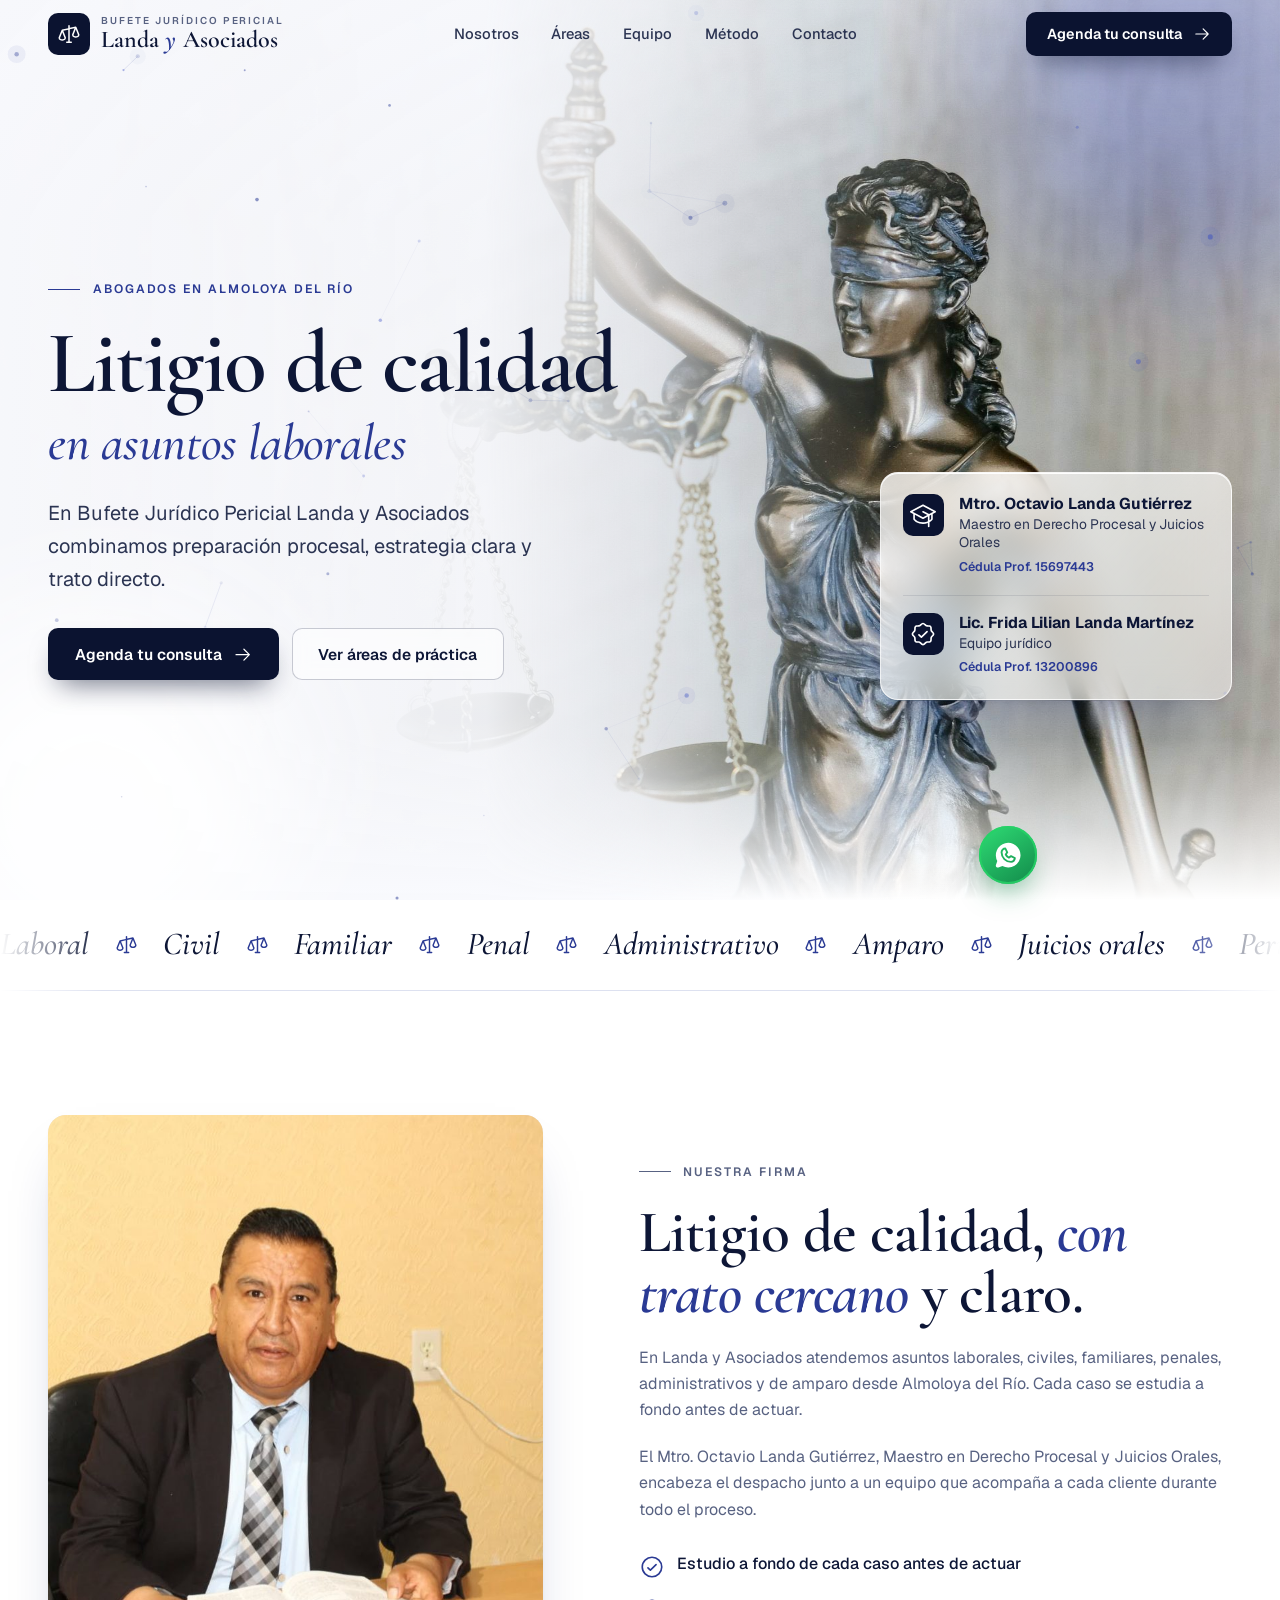
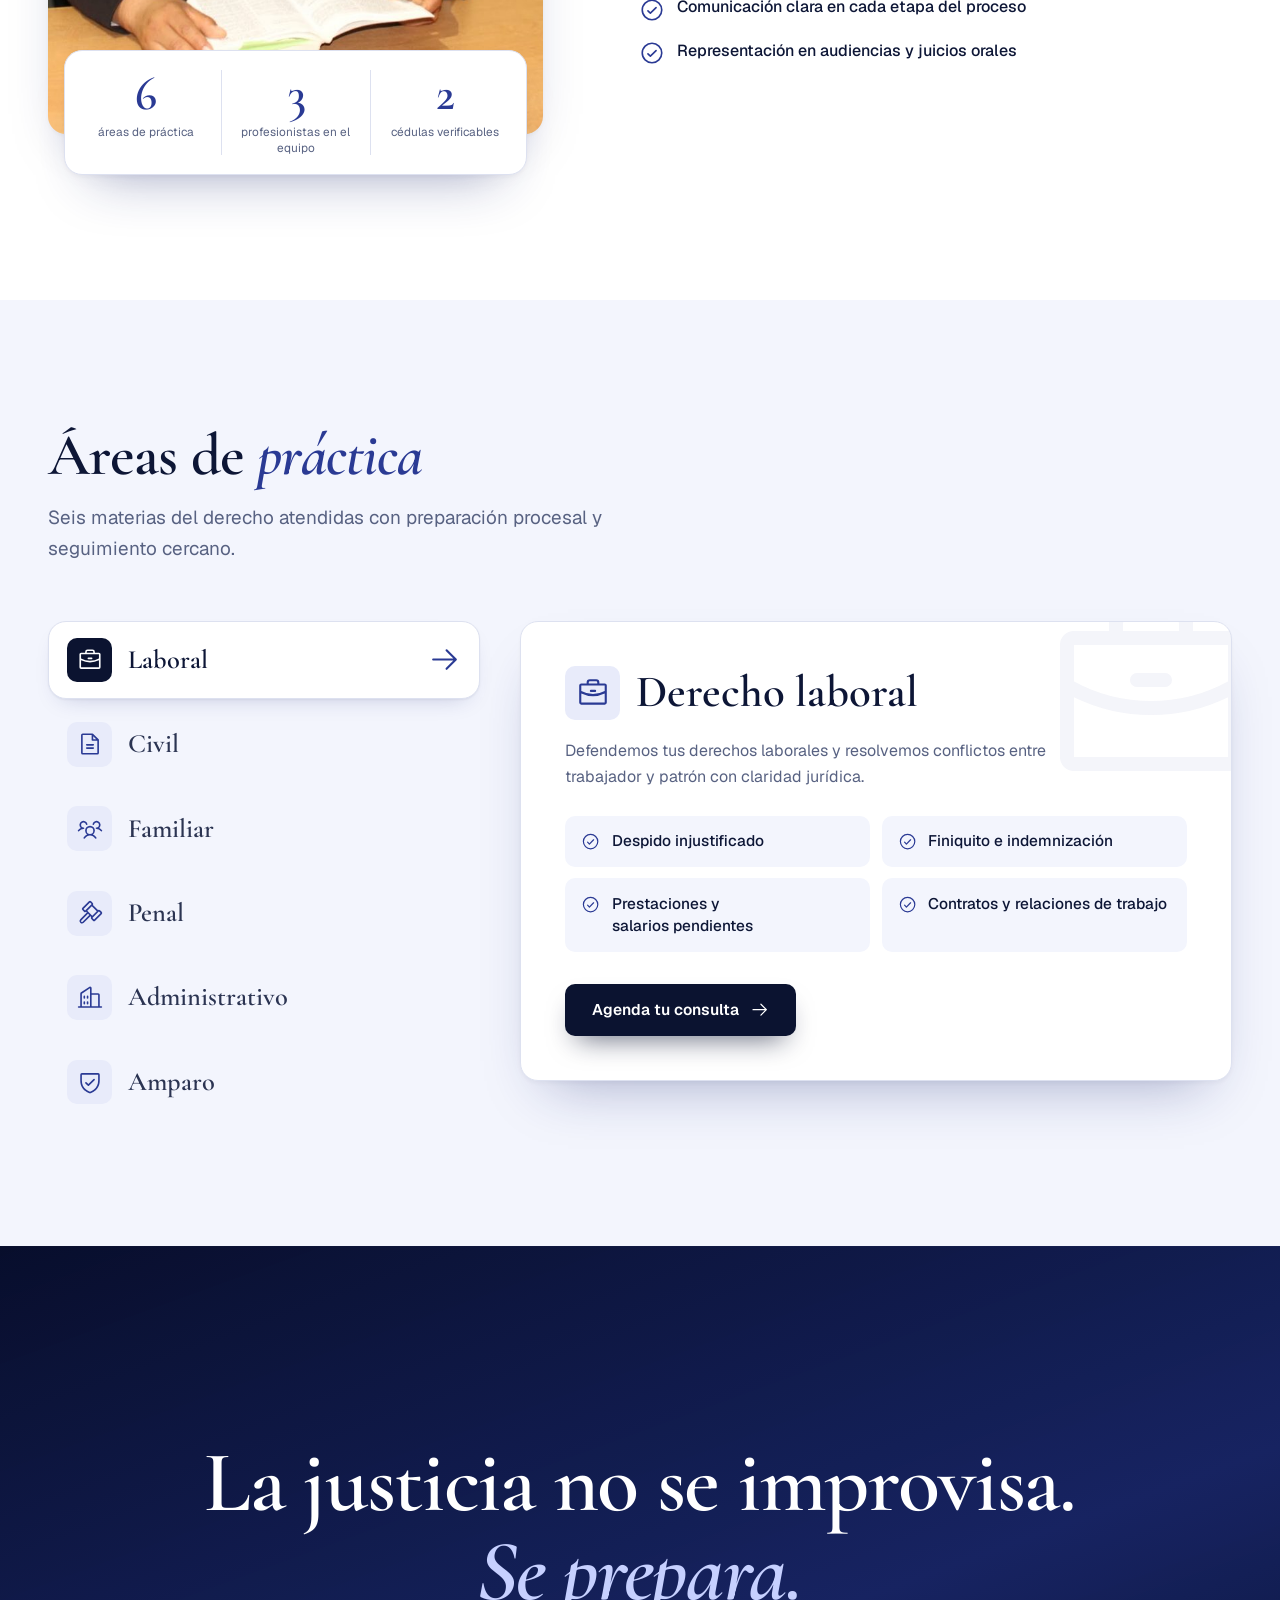
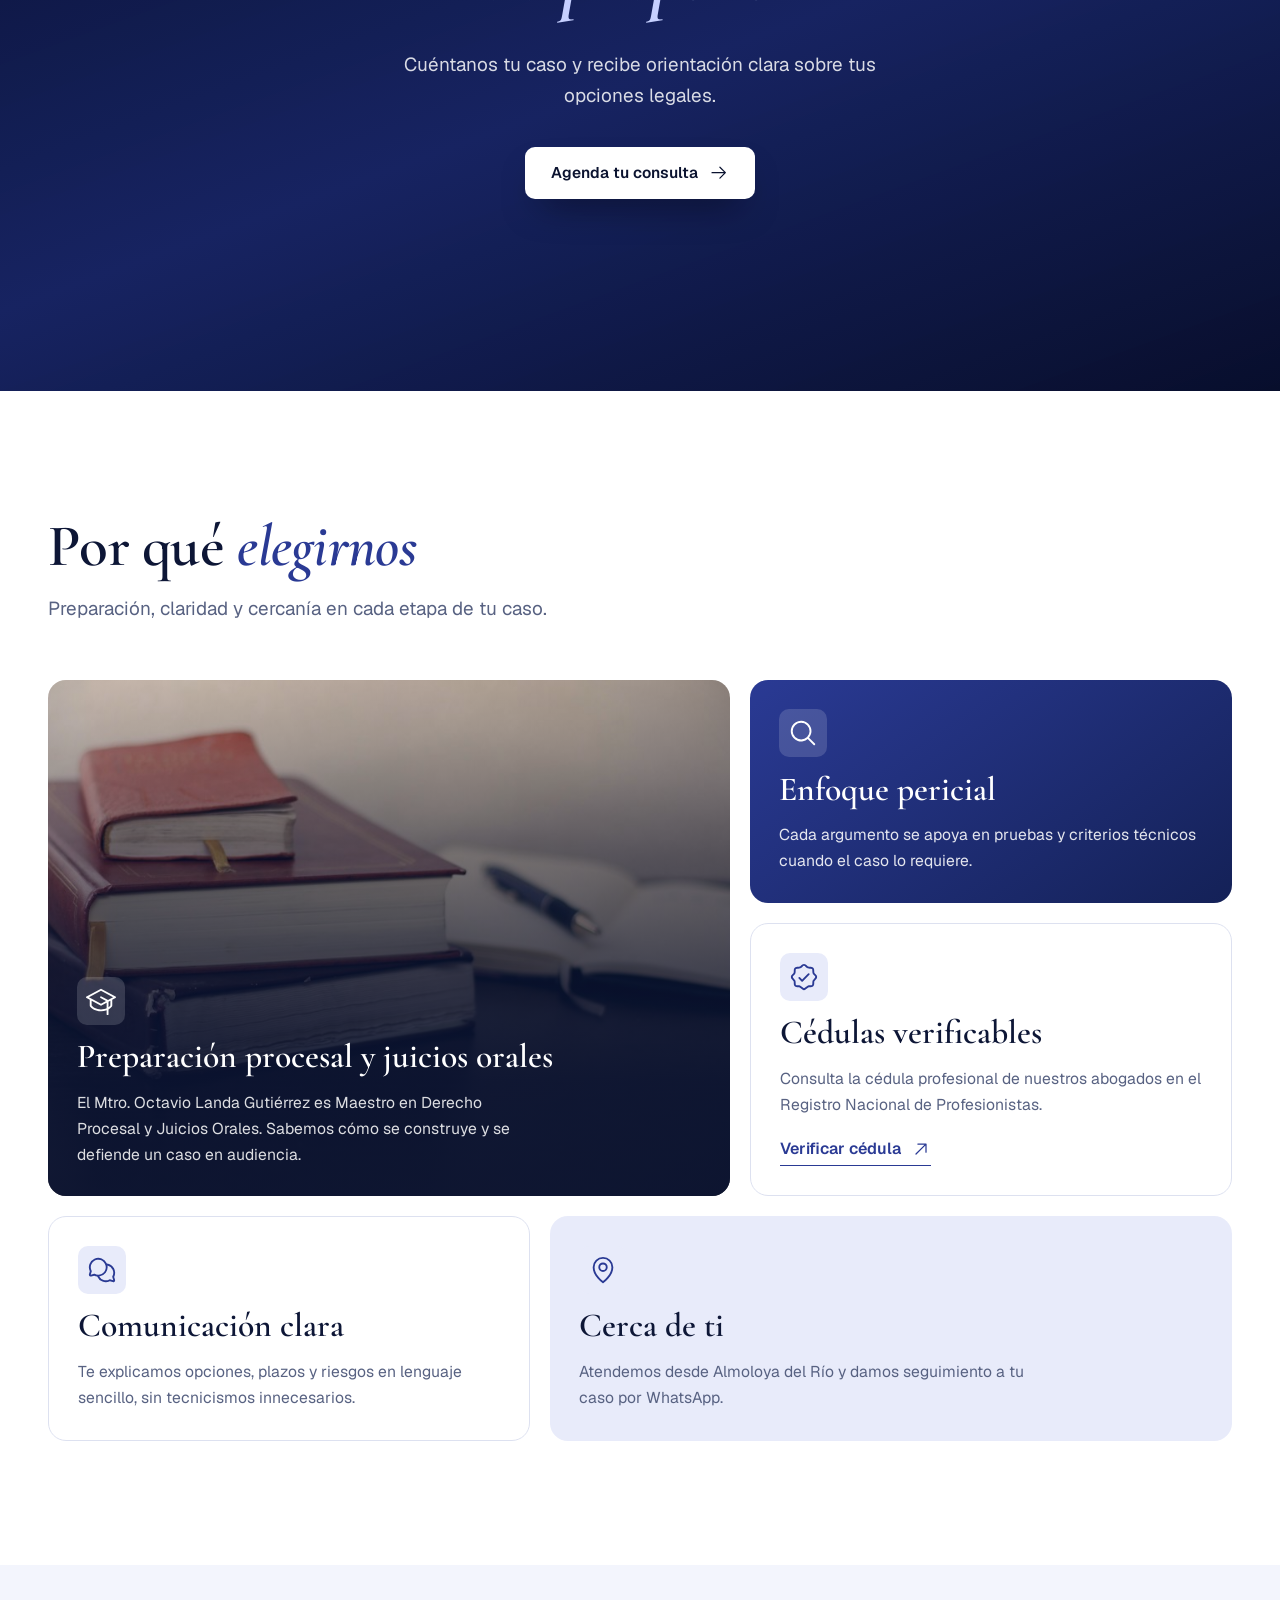
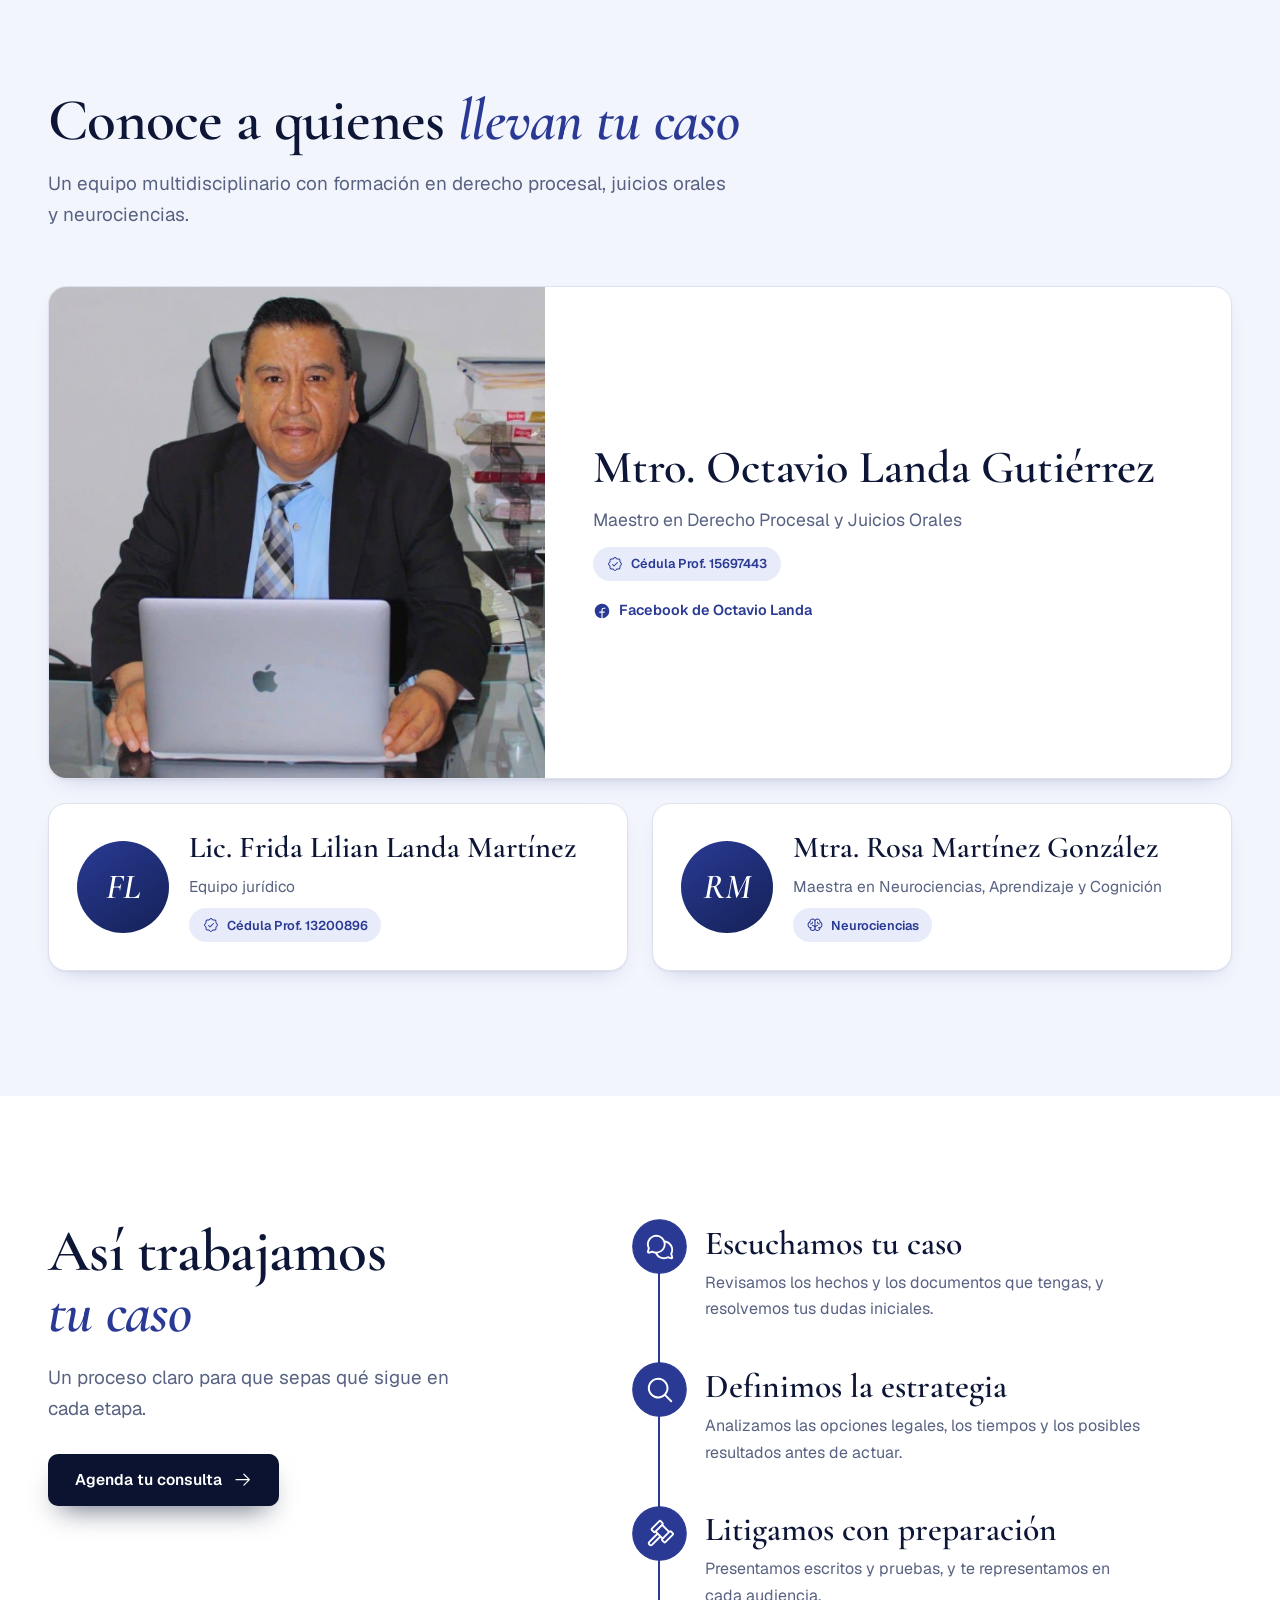
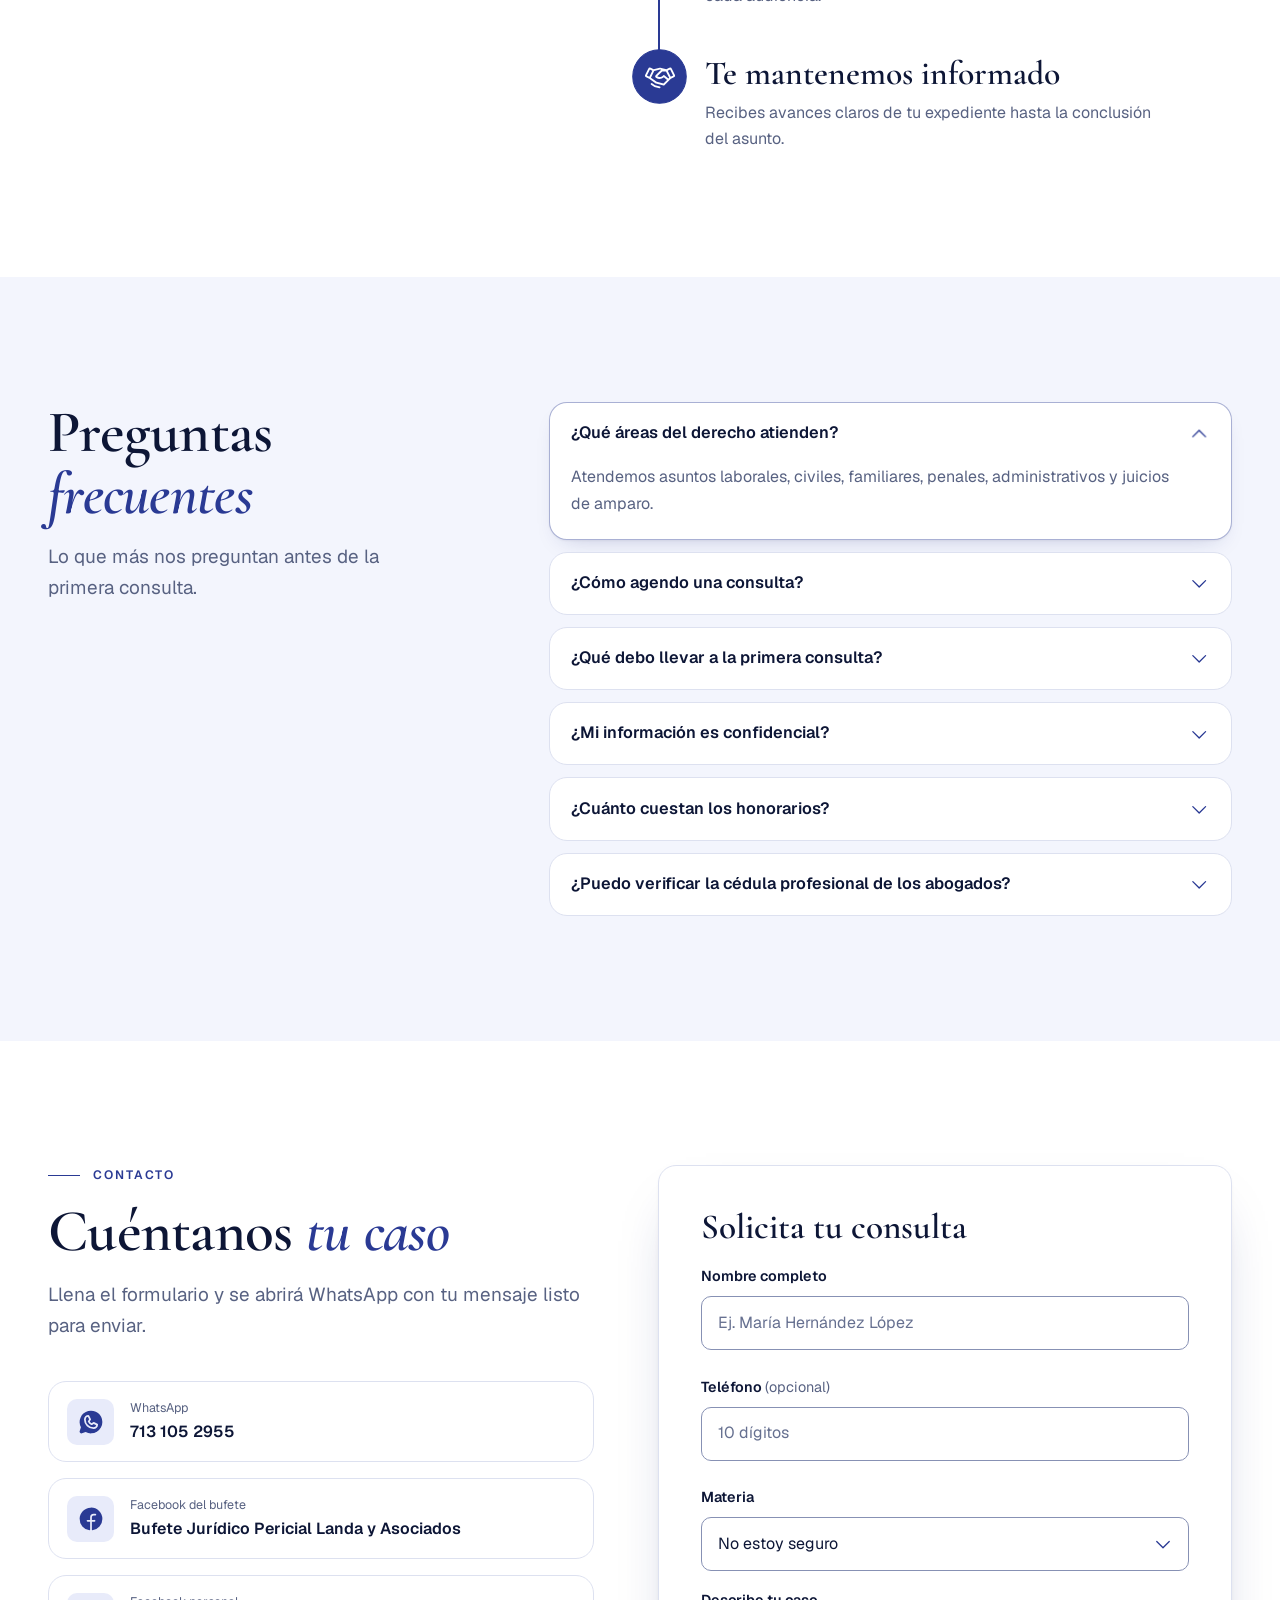
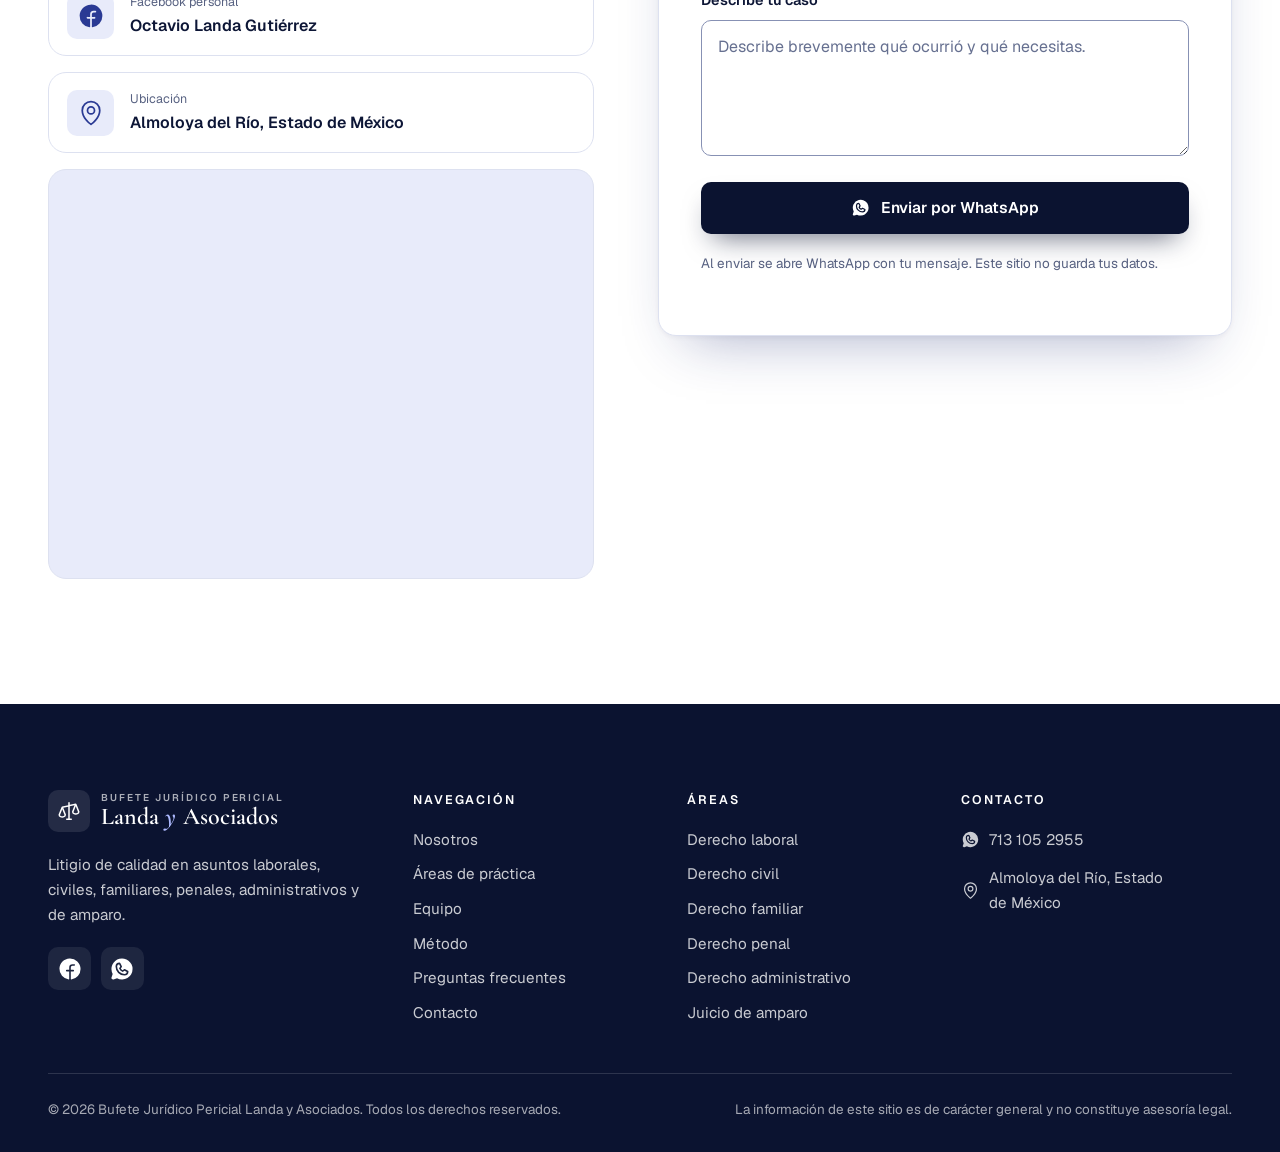
==== index.html @ cb800a86 "first commit" ====
<!DOCTYPE html>
<html lang="es-MX" class="no-js">
<head>
  <meta charset="utf-8">
  <meta name="viewport" content="width=device-width, initial-scale=1, viewport-fit=cover">

  <!-- ===== SEO ===== -->
  <title>Abogados en Almoloya del Río | Bufete Jurídico Pericial Landa y Asociados</title>
  <meta name="description" content="Abogados en Almoloya del Río, Edo. Méx. Litigio de calidad en asuntos laborales, civiles, familiares, penales, administrativos y amparo. Consulta por WhatsApp.">
  <meta name="robots" content="index, follow, max-image-preview:large">
  <meta name="theme-color" content="#f8f9fd">
  <meta name="color-scheme" content="light">
  <meta name="author" content="Bufete Jurídico Pericial Landa y Asociados">
  <!-- TODO producción: agregar <link rel="canonical" href="https://TU-DOMINIO/"> y usar URL absoluta en og:image -->

  <meta property="og:type" content="website">
  <meta property="og:locale" content="es_MX">
  <meta property="og:site_name" content="Bufete Jurídico Pericial Landa y Asociados">
  <meta property="og:title" content="Abogados en Almoloya del Río | Landa y Asociados">
  <meta property="og:description" content="Litigio de calidad en asuntos laborales, civiles, familiares, penales, administrativos y amparo. Agenda tu consulta.">
  <meta property="og:image" content="img/og-cover.jpg">
  <meta property="og:image:width" content="1200">
  <meta property="og:image:height" content="630">
  <meta property="og:image:alt" content="Estatua de la Justicia con balanza, símbolo del Bufete Jurídico Pericial Landa y Asociados">
  <meta name="twitter:card" content="summary_large_image">

  <link rel="icon" href="data:image/svg+xml,%3Csvg%20xmlns%3D%27http%3A%2F%2Fwww.w3.org%2F2000%2Fsvg%27%20viewBox%3D%270%200%20256%20256%27%3E%3Crect%20width%3D%27256%27%20height%3D%27256%27%20rx%3D%2756%27%20fill%3D%27%230b1330%27%2F%3E%3Cg%20transform%3D%27translate%2840%2040%29%20scale%28.69%29%27%20fill%3D%27%23ffffff%27%3E%3Cpath%20d%3D%27M239.43%2C133l-32-80h0a8%2C8%2C0%2C0%2C0-9.16-4.84L136%2C62V40a8%2C8%2C0%2C0%2C0-16%2C0V65.58L54.26%2C80.19A8%2C8%2C0%2C0%2C0%2C48.57%2C85h0v.06L16.57%2C165a7.92%2C7.92%2C0%2C0%2C0-.57%2C3c0%2C23.31%2C24.54%2C32%2C40%2C32s40-8.69%2C40-32a7.92%2C7.92%2C0%2C0%2C0-.57-3L66.92%2C93.77%2C120%2C82V208H104a8%2C8%2C0%2C0%2C0%2C0%2C16h48a8%2C8%2C0%2C0%2C0%2C0-16H136V78.42L187%2C67.1%2C160.57%2C133a7.92%2C7.92%2C0%2C0%2C0-.57%2C3c0%2C23.31%2C24.54%2C32%2C40%2C32s40-8.69%2C40-32A7.92%2C7.92%2C0%2C0%2C0%2C239.43%2C133ZM56%2C184c-7.53%2C0-22.76-3.61-23.93-14.64L56%2C109.54l23.93%2C59.82C78.76%2C180.39%2C63.53%2C184%2C56%2C184Zm144-32c-7.53%2C0-22.76-3.61-23.93-14.64L200%2C77.54l23.93%2C59.82C222.76%2C148.39%2C207.53%2C152%2C200%2C152Z%27%2F%3E%3C%2Fg%3E%3C%2Fsvg%3E">

  <!-- ===== Rendimiento: fuentes locales e imagen del hero ===== -->
  <link rel="preload" href="fonts/geist-latin.woff2" as="font" type="font/woff2" crossorigin>
  <link rel="preload" href="fonts/cormorant-garamond-latin.woff2" as="font" type="font/woff2" crossorigin>
  <link rel="preload" as="image" href="img/hero-justicia-sm.jpg" media="(max-width: 899px)">
  <link rel="preload" as="image" href="img/hero-justicia-lg.jpg" media="(min-width: 900px)">

  <script>
    /* Marca JS activo. Si main.js no carga en 6 s, se vuelve a modo sin JS para no ocultar contenido. */
    (function (d) {
      var h = d.documentElement;
      h.className = h.className.replace('no-js', 'js');
      setTimeout(function () {
        if (!h.classList.contains('js-ok')) { h.className = h.className.replace('js', 'no-js'); }
      }, 6000);
    })(document);
  </script>

  <link rel="stylesheet" href="style.css">

  <!-- ===== Datos estructurados ===== -->
  <script type="application/ld+json">
  {
    "@context": "https://schema.org",
    "@graph": [
      {
        "@type": "LegalService",
        "@id": "#bufete",
        "name": "Bufete Jurídico Pericial Landa y Asociados",
        "alternateName": "Landa y Asociados",
        "description": "Bufete de abogados en Almoloya del Río, Estado de México. Litigio de calidad en materia laboral, civil, familiar, penal, administrativa y amparo.",
        "telephone": "+52 713 105 2955",
        "address": {
          "@type": "PostalAddress",
          "addressLocality": "Almoloya del Río",
          "addressRegion": "Estado de México",
          "addressCountry": "MX"
        },
        "geo": { "@type": "GeoCoordinates", "latitude": 19.1581059, "longitude": -99.4885559 },
        "hasMap": "https://maps.app.goo.gl/gFDHYx5vpFpHCTfm7",
        "areaServed": { "@type": "City", "name": "Almoloya del Río" },
        "knowsAbout": ["Derecho laboral", "Derecho civil", "Derecho familiar", "Derecho penal", "Derecho administrativo", "Juicio de amparo", "Derecho procesal", "Juicios orales"],
        "sameAs": [
          "https://www.facebook.com/share/1JVR1VUr8X/",
          "https://www.facebook.com/share/1EXdh7UYNw/"
        ],
        "employee": [
          { "@type": "Person", "name": "Octavio Landa Gutiérrez", "honorificPrefix": "Mtro.", "jobTitle": "Maestro en Derecho Procesal y Juicios Orales" },
          { "@type": "Person", "name": "Frida Lilian Landa Martínez", "honorificPrefix": "Lic.", "jobTitle": "Licenciada del equipo jurídico" },
          { "@type": "Person", "name": "Rosa Martínez González", "honorificPrefix": "Mtra.", "jobTitle": "Maestra en Neurociencias, Aprendizaje y Cognición" }
        ]
      },
      {
        "@type": "FAQPage",
        "mainEntity": [
          { "@type": "Question", "name": "¿Qué áreas del derecho atienden?", "acceptedAnswer": { "@type": "Answer", "text": "Atendemos asuntos laborales, civiles, familiares, penales, administrativos y juicios de amparo." } },
          { "@type": "Question", "name": "¿Cómo agendo una consulta?", "acceptedAnswer": { "@type": "Answer", "text": "Escríbenos por WhatsApp al 713 105 2955 o llena el formulario de esta página. Te responderemos para acordar el día y la hora." } },
          { "@type": "Question", "name": "¿Qué debo llevar a la primera consulta?", "acceptedAnswer": { "@type": "Answer", "text": "Una identificación oficial y los documentos relacionados con tu asunto: contratos, citatorios, notificaciones, resoluciones o escritos. Si aún no los reúnes, cuéntanos tu caso y te orientamos." } },
          { "@type": "Question", "name": "¿Mi información es confidencial?", "acceptedAnswer": { "@type": "Answer", "text": "Sí. Los abogados estamos obligados al secreto profesional, por lo que todo lo que nos compartas se maneja con estricta reserva." } },
          { "@type": "Question", "name": "¿Cuánto cuestan los honorarios?", "acceptedAnswer": { "@type": "Answer", "text": "Dependen de la materia, la complejidad y la etapa del asunto. Cuéntanos tu caso por WhatsApp y te orientamos." } },
          { "@type": "Question", "name": "¿Puedo verificar la cédula profesional de los abogados?", "acceptedAnswer": { "@type": "Answer", "text": "Sí. Puedes consultarla en el Registro Nacional de Profesionistas de la SEP. Los números de cédula aparecen en la sección Equipo." } }
        ]
      }
    ]
  }
  </script>
</head>

<body>
  <a class="skip" href="#contenido">Saltar al contenido</a>

  <!-- ==================================================================
       CARGA INICIAL: anillo de progreso con la balanza en equilibrio
  =================================================================== -->
  <div class="loader" id="loader" role="status" aria-live="polite" aria-label="Cargando sitio">
    <div class="loader__bg"></div>
    <div class="loader__core">
      <div class="loader__ring">
        <svg viewBox="0 0 120 120" aria-hidden="true" focusable="false">
          <circle class="loader__track" cx="60" cy="60" r="52"/>
          <circle class="loader__bar" id="loaderBar" cx="60" cy="60" r="52"/>
          <circle class="loader__orbit" cx="60" cy="60" r="58"/>
        </svg>
        <div class="loader__mark"><svg class="icon" aria-hidden="true"><use href="#i-scales"/></svg></div>
      </div>
      <p class="loader__name">Landa <em>y</em> Asociados</p>
      <p class="loader__sub">Bufete Jurídico Pericial</p>
      <p class="loader__pct"><span id="loaderPct">0</span>%</p>
    </div>
  </div>

  <div class="progress" aria-hidden="true"></div>

  <!-- ==================================================================
       HEADER
  =================================================================== -->
  <header class="site-header" id="header">
    <div class="container site-header__bar">
      <a class="brand" href="#inicio" aria-label="Bufete Jurídico Pericial Landa y Asociados, ir al inicio">
        <span class="brand__mark"><svg class="icon" aria-hidden="true"><use href="#i-scales"/></svg></span>
        <span class="brand__text">
          <span class="brand__kicker">Bufete Jurídico Pericial</span>
          <span class="brand__name">Landa <em>y</em> Asociados</span>
        </span>
      </a>

      <nav class="nav" aria-label="Principal">
        <ul class="nav__list">
          <li><a class="nav__link" href="#nosotros">Nosotros</a></li>
          <li><a class="nav__link" href="#areas">Áreas</a></li>
          <li><a class="nav__link" href="#equipo">Equipo</a></li>
          <li><a class="nav__link" href="#metodo">Método</a></li>
          <li><a class="nav__link" href="#contacto">Contacto</a></li>
        </ul>
      </nav>

      <a class="btn btn--primary header__cta" href="https://wa.me/527131052955" target="_blank" rel="noopener" data-wa>
        Agenda tu consulta <svg class="icon" aria-hidden="true"><use href="#i-arrow-right"/></svg>
      </a>

      <button class="menu-btn" id="menuBtn" type="button" aria-expanded="false" aria-controls="menu" aria-label="Abrir menú">
        <svg class="icon icon--list" aria-hidden="true"><use href="#i-list"/></svg>
        <svg class="icon icon--x" aria-hidden="true"><use href="#i-x"/></svg>
      </button>
    </div>
  </header>

  <!-- Menú móvil -->
  <div class="menu" id="menu" role="dialog" aria-modal="true" aria-label="Menú de navegación">
    <nav aria-label="Menú móvil">
      <ul class="menu__list">
        <li><a class="menu__link" style="--i:0" href="#nosotros">Nosotros <svg class="icon" aria-hidden="true"><use href="#i-arrow-up-right"/></svg></a></li>
        <li><a class="menu__link" style="--i:1" href="#areas">Áreas de práctica <svg class="icon" aria-hidden="true"><use href="#i-arrow-up-right"/></svg></a></li>
        <li><a class="menu__link" style="--i:2" href="#equipo">Equipo <svg class="icon" aria-hidden="true"><use href="#i-arrow-up-right"/></svg></a></li>
        <li><a class="menu__link" style="--i:3" href="#metodo">Método <svg class="icon" aria-hidden="true"><use href="#i-arrow-up-right"/></svg></a></li>
        <li><a class="menu__link" style="--i:4" href="#preguntas">Preguntas <svg class="icon" aria-hidden="true"><use href="#i-arrow-up-right"/></svg></a></li>
        <li><a class="menu__link" style="--i:5" href="#contacto">Contacto <svg class="icon" aria-hidden="true"><use href="#i-arrow-up-right"/></svg></a></li>
      </ul>
    </nav>
    <div class="menu__foot">
      <a class="btn btn--primary btn--block" href="https://wa.me/527131052955" target="_blank" rel="noopener" data-wa>
        Agenda tu consulta <svg class="icon" aria-hidden="true"><use href="#i-arrow-right"/></svg>
      </a>
      <p class="menu__meta"><svg class="icon" aria-hidden="true"><use href="#i-map-pin"/></svg> Almoloya del Río, Estado de México</p>
    </div>
  </div>

  <main id="contenido">

    <!-- ================================================================
         HERO: fondo fijo (capa fixed recortada), partículas y titular rotatorio
    ================================================================= -->
    <section class="hero" id="inicio" aria-labelledby="hero-title">
      <!-- Foto: estatua de la Justicia (Unsplash, licencia libre) -->
      <div class="hero__bg" aria-hidden="true"></div>
      <div class="hero__veil" aria-hidden="true"></div>
      <div class="hero__glow hero__glow--a" aria-hidden="true"></div>
      <div class="hero__glow hero__glow--b" aria-hidden="true"></div>
      <div class="hero__sheen" aria-hidden="true"></div>
      <canvas class="hero__canvas" id="heroCanvas" aria-hidden="true"></canvas>

      <div class="hero__inner">
        <div class="hero__copy">
          <p class="eyebrow hero__eyebrow" data-hero style="--d:.1s">Abogados en Almoloya del Río</p>

          <h1 class="hero__title" id="hero-title">
            <span class="ln"><span class="ln__in" style="--d:.15s">Litigio de calidad</span></span>
            <span class="ln ln--sub"><span class="ln__in" style="--d:.32s">en asuntos <span class="rot" id="rotator" data-words="laborales|civiles|familiares|penales|administrativos|de amparo"><span class="rot__w">laborales</span></span></span></span>
          </h1>

          <p class="hero__lead" data-hero style="--d:.55s">En Bufete Jurídico Pericial Landa y Asociados combinamos preparación procesal, estrategia clara y trato directo.</p>

          <div class="hero__cta" data-hero style="--d:.72s">
            <a class="btn btn--primary btn--magnetic" href="https://wa.me/527131052955" target="_blank" rel="noopener" data-wa>
              Agenda tu consulta <svg class="icon" aria-hidden="true"><use href="#i-arrow-right"/></svg>
            </a>
            <a class="btn btn--ghost" href="#areas">Ver áreas de práctica</a>
          </div>
        </div>

        <aside class="hero__card" aria-label="Profesionistas del bufete">
          <div class="hero__card-row">
            <span class="hero__card-ico"><svg class="icon" aria-hidden="true"><use href="#i-graduation-cap"/></svg></span>
            <div>
              <strong>Mtro. Octavio Landa Gutiérrez</strong>
              <span class="sub">Maestro en Derecho Procesal y Juicios Orales</span>
              <small>Cédula Prof. 15697443</small>
            </div>
          </div>
          <div class="hero__card-row">
            <span class="hero__card-ico"><svg class="icon" aria-hidden="true"><use href="#i-seal-check"/></svg></span>
            <div>
              <strong>Lic. Frida Lilian Landa Martínez</strong>
              <span class="sub">Equipo jurídico</span>
              <small>Cédula Prof. 13200896</small>
            </div>
          </div>
        </aside>
      </div>
    </section>

    <!-- ================================================================
         CINTA DE ESPECIALIDADES (único marquee de la página)
    ================================================================= -->
    <section class="ribbon" aria-label="Especialidades del bufete">
      <div class="ribbon__track">
        <div class="ribbon__group">
          <span class="ribbon__item">Laboral <svg class="icon" aria-hidden="true"><use href="#i-scales"/></svg></span>
          <span class="ribbon__item">Civil <svg class="icon" aria-hidden="true"><use href="#i-scales"/></svg></span>
          <span class="ribbon__item">Familiar <svg class="icon" aria-hidden="true"><use href="#i-scales"/></svg></span>
          <span class="ribbon__item">Penal <svg class="icon" aria-hidden="true"><use href="#i-scales"/></svg></span>
          <span class="ribbon__item">Administrativo <svg class="icon" aria-hidden="true"><use href="#i-scales"/></svg></span>
          <span class="ribbon__item">Amparo <svg class="icon" aria-hidden="true"><use href="#i-scales"/></svg></span>
          <span class="ribbon__item">Juicios orales <svg class="icon" aria-hidden="true"><use href="#i-scales"/></svg></span>
          <span class="ribbon__item">Pericial <svg class="icon" aria-hidden="true"><use href="#i-scales"/></svg></span>
        </div>
        <div class="ribbon__group" aria-hidden="true">
          <span class="ribbon__item">Laboral <svg class="icon"><use href="#i-scales"/></svg></span>
          <span class="ribbon__item">Civil <svg class="icon"><use href="#i-scales"/></svg></span>
          <span class="ribbon__item">Familiar <svg class="icon"><use href="#i-scales"/></svg></span>
          <span class="ribbon__item">Penal <svg class="icon"><use href="#i-scales"/></svg></span>
          <span class="ribbon__item">Administrativo <svg class="icon"><use href="#i-scales"/></svg></span>
          <span class="ribbon__item">Amparo <svg class="icon"><use href="#i-scales"/></svg></span>
          <span class="ribbon__item">Juicios orales <svg class="icon"><use href="#i-scales"/></svg></span>
          <span class="ribbon__item">Pericial <svg class="icon"><use href="#i-scales"/></svg></span>
        </div>
      </div>
    </section>

    <!-- ================================================================
         NOSOTROS
    ================================================================= -->
    <section class="section" id="nosotros" aria-labelledby="nosotros-title">
      <div class="container about">
        <div class="about__media">
          <figure class="about__photo" data-reveal="mask">
            <img src="img/octavio-landa-despacho.jpg" width="1500" height="999" loading="lazy" decoding="async"
                 alt="Mtro. Octavio Landa Gutiérrez revisando un código legal en su despacho de Almoloya del Río">
          </figure>
          <div class="about__stats" data-reveal="up" style="--d:.35s">
            <div class="stat"><span class="stat__num" data-count="6">6</span><span class="stat__label">áreas de práctica</span></div>
            <div class="stat"><span class="stat__num" data-count="3">3</span><span class="stat__label">profesionistas en el equipo</span></div>
            <div class="stat"><span class="stat__num" data-count="2">2</span><span class="stat__label">cédulas verificables</span></div>
          </div>
        </div>

        <div class="about__body">
          <p class="eyebrow" data-reveal="up">Nuestra firma</p>
          <h2 class="title" id="nosotros-title" data-reveal="up" style="--d:.08s">Litigio de calidad, <em>con trato cercano</em> y claro.</h2>
          <p data-reveal="up" style="--d:.16s">En Landa y Asociados atendemos asuntos laborales, civiles, familiares, penales, administrativos y de amparo desde Almoloya del Río. Cada caso se estudia a fondo antes de actuar.</p>
          <p data-reveal="up" style="--d:.22s">El Mtro. Octavio Landa Gutiérrez, Maestro en Derecho Procesal y Juicios Orales, encabeza el despacho junto a un equipo que acompaña a cada cliente durante todo el proceso.</p>
          <ul class="checks" data-reveal="up" style="--d:.3s">
            <li><svg class="icon" aria-hidden="true"><use href="#i-check-circle"/></svg>Estudio a fondo de cada caso antes de actuar</li>
            <li><svg class="icon" aria-hidden="true"><use href="#i-check-circle"/></svg>Comunicación clara en cada etapa del proceso</li>
            <li><svg class="icon" aria-hidden="true"><use href="#i-check-circle"/></svg>Representación en audiencias y juicios orales</li>
          </ul>
          <a class="link-arrow" href="#equipo" data-reveal="up" style="--d:.36s">Conoce al equipo <svg class="icon" aria-hidden="true"><use href="#i-arrow-right"/></svg></a>
        </div>
      </div>
    </section>

    <!-- ================================================================
         ÁREAS DE PRÁCTICA (pestañas maestro-detalle)
    ================================================================= -->
    <section class="section section--tint" id="areas" aria-labelledby="areas-title">
      <div class="container">
        <div class="section__head">
          <h2 class="title" id="areas-title" data-reveal="up">Áreas de <em>práctica</em></h2>
          <p class="lead" data-reveal="up" style="--d:.1s">Seis materias del derecho atendidas con preparación procesal y seguimiento cercano.</p>
        </div>

        <div class="areas" data-reveal="up" style="--d:.15s">
          <div class="areas__tabs" role="tablist" aria-label="Áreas de práctica">
            <button class="tab" role="tab" id="tab-laboral" aria-controls="panel-laboral" aria-selected="true" type="button">
              <span class="tab__label"><span class="tab__ico"><svg class="icon" aria-hidden="true"><use href="#i-briefcase"/></svg></span>Laboral</span>
              <svg class="icon tab__arrow" aria-hidden="true"><use href="#i-arrow-right"/></svg>
            </button>
            <button class="tab" role="tab" id="tab-civil" aria-controls="panel-civil" aria-selected="false" tabindex="-1" type="button">
              <span class="tab__label"><span class="tab__ico"><svg class="icon" aria-hidden="true"><use href="#i-file-text"/></svg></span>Civil</span>
              <svg class="icon tab__arrow" aria-hidden="true"><use href="#i-arrow-right"/></svg>
            </button>
            <button class="tab" role="tab" id="tab-familiar" aria-controls="panel-familiar" aria-selected="false" tabindex="-1" type="button">
              <span class="tab__label"><span class="tab__ico"><svg class="icon" aria-hidden="true"><use href="#i-users-three"/></svg></span>Familiar</span>
              <svg class="icon tab__arrow" aria-hidden="true"><use href="#i-arrow-right"/></svg>
            </button>
            <button class="tab" role="tab" id="tab-penal" aria-controls="panel-penal" aria-selected="false" tabindex="-1" type="button">
              <span class="tab__label"><span class="tab__ico"><svg class="icon" aria-hidden="true"><use href="#i-gavel"/></svg></span>Penal</span>
              <svg class="icon tab__arrow" aria-hidden="true"><use href="#i-arrow-right"/></svg>
            </button>
            <button class="tab" role="tab" id="tab-administrativo" aria-controls="panel-administrativo" aria-selected="false" tabindex="-1" type="button">
              <span class="tab__label"><span class="tab__ico"><svg class="icon" aria-hidden="true"><use href="#i-buildings"/></svg></span>Administrativo</span>
              <svg class="icon tab__arrow" aria-hidden="true"><use href="#i-arrow-right"/></svg>
            </button>
            <button class="tab" role="tab" id="tab-amparo" aria-controls="panel-amparo" aria-selected="false" tabindex="-1" type="button">
              <span class="tab__label"><span class="tab__ico"><svg class="icon" aria-hidden="true"><use href="#i-shield-check"/></svg></span>Amparo</span>
              <svg class="icon tab__arrow" aria-hidden="true"><use href="#i-arrow-right"/></svg>
            </button>
          </div>

          <div class="areas__panels">
            <!-- NOTA: los asuntos listados por materia son típicos de cada área. Confirmar con el cliente. -->
            <div class="panel is-active" role="tabpanel" id="panel-laboral" aria-labelledby="tab-laboral" tabindex="0">
              <svg class="panel__ghost" aria-hidden="true"><use href="#i-briefcase"/></svg>
              <div class="panel__head"><span class="panel__ico"><svg class="icon" aria-hidden="true"><use href="#i-briefcase"/></svg></span><h3 class="panel__title">Derecho laboral</h3></div>
              <p class="panel__lead">Defendemos tus derechos laborales y resolvemos conflictos entre trabajador y patrón con claridad jurídica.</p>
              <ul class="panel__list">
                <li><svg class="icon" aria-hidden="true"><use href="#i-check-circle"/></svg>Despido injustificado</li>
                <li><svg class="icon" aria-hidden="true"><use href="#i-check-circle"/></svg>Finiquito e indemnización</li>
                <li><svg class="icon" aria-hidden="true"><use href="#i-check-circle"/></svg>Prestaciones y salarios pendientes</li>
                <li><svg class="icon" aria-hidden="true"><use href="#i-check-circle"/></svg>Contratos y relaciones de trabajo</li>
              </ul>
              <a class="btn btn--primary" href="https://wa.me/527131052955" target="_blank" rel="noopener" data-wa data-wa-text="Hola, quisiera agendar una consulta sobre un asunto laboral.">Agenda tu consulta <svg class="icon" aria-hidden="true"><use href="#i-arrow-right"/></svg></a>
            </div>

            <div class="panel" role="tabpanel" id="panel-civil" aria-labelledby="tab-civil" tabindex="0" hidden>
              <svg class="panel__ghost" aria-hidden="true"><use href="#i-file-text"/></svg>
              <div class="panel__head"><span class="panel__ico"><svg class="icon" aria-hidden="true"><use href="#i-file-text"/></svg></span><h3 class="panel__title">Derecho civil</h3></div>
              <p class="panel__lead">Protegemos tu patrimonio y damos certeza jurídica a tus contratos, bienes y obligaciones.</p>
              <ul class="panel__list">
                <li><svg class="icon" aria-hidden="true"><use href="#i-check-circle"/></svg>Contratos y cobro de adeudos</li>
                <li><svg class="icon" aria-hidden="true"><use href="#i-check-circle"/></svg>Arrendamiento y desocupación</li>
                <li><svg class="icon" aria-hidden="true"><use href="#i-check-circle"/></svg>Propiedad y posesión de inmuebles</li>
                <li><svg class="icon" aria-hidden="true"><use href="#i-check-circle"/></svg>Juicios sucesorios y testamentos</li>
              </ul>
              <a class="btn btn--primary" href="https://wa.me/527131052955" target="_blank" rel="noopener" data-wa data-wa-text="Hola, quisiera agendar una consulta sobre un asunto civil.">Agenda tu consulta <svg class="icon" aria-hidden="true"><use href="#i-arrow-right"/></svg></a>
            </div>

            <div class="panel" role="tabpanel" id="panel-familiar" aria-labelledby="tab-familiar" tabindex="0" hidden>
              <svg class="panel__ghost" aria-hidden="true"><use href="#i-users-three"/></svg>
              <div class="panel__head"><span class="panel__ico"><svg class="icon" aria-hidden="true"><use href="#i-users-three"/></svg></span><h3 class="panel__title">Derecho familiar</h3></div>
              <p class="panel__lead">Acompañamos a tu familia en decisiones difíciles con sensibilidad, prudencia y estrategia.</p>
              <ul class="panel__list">
                <li><svg class="icon" aria-hidden="true"><use href="#i-check-circle"/></svg>Divorcio</li>
                <li><svg class="icon" aria-hidden="true"><use href="#i-check-circle"/></svg>Pensión alimenticia</li>
                <li><svg class="icon" aria-hidden="true"><use href="#i-check-circle"/></svg>Guarda y custodia</li>
                <li><svg class="icon" aria-hidden="true"><use href="#i-check-circle"/></svg>Convivencias y reconocimiento de paternidad</li>
              </ul>
              <a class="btn btn--primary" href="https://wa.me/527131052955" target="_blank" rel="noopener" data-wa data-wa-text="Hola, quisiera agendar una consulta sobre un asunto familiar.">Agenda tu consulta <svg class="icon" aria-hidden="true"><use href="#i-arrow-right"/></svg></a>
            </div>

            <div class="panel" role="tabpanel" id="panel-penal" aria-labelledby="tab-penal" tabindex="0" hidden>
              <svg class="panel__ghost" aria-hidden="true"><use href="#i-gavel"/></svg>
              <div class="panel__head"><span class="panel__ico"><svg class="icon" aria-hidden="true"><use href="#i-gavel"/></svg></span><h3 class="panel__title">Derecho penal</h3></div>
              <p class="panel__lead">Defensa y asesoría en el sistema penal acusatorio, con preparación para audiencias y juicios orales.</p>
              <ul class="panel__list">
                <li><svg class="icon" aria-hidden="true"><use href="#i-check-circle"/></svg>Defensa en carpetas de investigación</li>
                <li><svg class="icon" aria-hidden="true"><use href="#i-check-circle"/></svg>Audiencias y juicios orales</li>
                <li><svg class="icon" aria-hidden="true"><use href="#i-check-circle"/></svg>Asesoría a víctimas y ofendidos</li>
                <li><svg class="icon" aria-hidden="true"><use href="#i-check-circle"/></svg>Medidas cautelares</li>
              </ul>
              <a class="btn btn--primary" href="https://wa.me/527131052955" target="_blank" rel="noopener" data-wa data-wa-text="Hola, quisiera agendar una consulta sobre un asunto penal.">Agenda tu consulta <svg class="icon" aria-hidden="true"><use href="#i-arrow-right"/></svg></a>
            </div>

            <div class="panel" role="tabpanel" id="panel-administrativo" aria-labelledby="tab-administrativo" tabindex="0" hidden>
              <svg class="panel__ghost" aria-hidden="true"><use href="#i-buildings"/></svg>
              <div class="panel__head"><span class="panel__ico"><svg class="icon" aria-hidden="true"><use href="#i-buildings"/></svg></span><h3 class="panel__title">Derecho administrativo</h3></div>
              <p class="panel__lead">Te representamos frente a las autoridades para impugnar sanciones y resolver trámites.</p>
              <ul class="panel__list">
                <li><svg class="icon" aria-hidden="true"><use href="#i-check-circle"/></svg>Multas y sanciones</li>
                <li><svg class="icon" aria-hidden="true"><use href="#i-check-circle"/></svg>Licencias, permisos y trámites</li>
                <li><svg class="icon" aria-hidden="true"><use href="#i-check-circle"/></svg>Responsabilidades administrativas</li>
                <li><svg class="icon" aria-hidden="true"><use href="#i-check-circle"/></svg>Recursos y juicios ante autoridades</li>
              </ul>
              <a class="btn btn--primary" href="https://wa.me/527131052955" target="_blank" rel="noopener" data-wa data-wa-text="Hola, quisiera agendar una consulta sobre un asunto administrativo.">Agenda tu consulta <svg class="icon" aria-hidden="true"><use href="#i-arrow-right"/></svg></a>
            </div>

            <div class="panel" role="tabpanel" id="panel-amparo" aria-labelledby="tab-amparo" tabindex="0" hidden>
              <svg class="panel__ghost" aria-hidden="true"><use href="#i-shield-check"/></svg>
              <div class="panel__head"><span class="panel__ico"><svg class="icon" aria-hidden="true"><use href="#i-shield-check"/></svg></span><h3 class="panel__title">Juicio de amparo</h3></div>
              <p class="panel__lead">Protección de tus derechos fundamentales frente a actos de autoridad que los vulneran.</p>
              <ul class="panel__list">
                <li><svg class="icon" aria-hidden="true"><use href="#i-check-circle"/></svg>Amparo directo e indirecto</li>
                <li><svg class="icon" aria-hidden="true"><use href="#i-check-circle"/></svg>Suspensión del acto reclamado</li>
                <li><svg class="icon" aria-hidden="true"><use href="#i-check-circle"/></svg>Impugnación de resoluciones</li>
                <li><svg class="icon" aria-hidden="true"><use href="#i-check-circle"/></svg>Defensa de derechos fundamentales</li>
              </ul>
              <a class="btn btn--primary" href="https://wa.me/527131052955" target="_blank" rel="noopener" data-wa data-wa-text="Hola, quisiera agendar una consulta sobre un juicio de amparo.">Agenda tu consulta <svg class="icon" aria-hidden="true"><use href="#i-arrow-right"/></svg></a>
            </div>
          </div>
        </div>
      </div>
    </section>

    <!-- ================================================================
         BANDA PARALLAX (segundo fondo fijo)
    ================================================================= -->
    <section class="band" aria-labelledby="band-title">
      <div class="band__bg" aria-hidden="true"></div>
      <div class="band__veil" aria-hidden="true"></div>
      <div class="container">
        <h2 class="band__title" id="band-title" data-reveal="up"><span>La justicia no se improvisa.</span> <em>Se prepara.</em></h2>
        <p class="band__text" data-reveal="up" style="--d:.12s">Cuéntanos tu caso y recibe orientación clara sobre tus opciones legales.</p>
        <div data-reveal="up" style="--d:.24s">
          <a class="btn btn--light btn--magnetic" href="https://wa.me/527131052955" target="_blank" rel="noopener" data-wa>
            Agenda tu consulta <svg class="icon" aria-hidden="true"><use href="#i-arrow-right"/></svg>
          </a>
        </div>
      </div>
    </section>

    <!-- ================================================================
         DIFERENCIALES (bento)
    ================================================================= -->
    <section class="section" id="diferenciales" aria-labelledby="dif-title">
      <div class="container">
        <div class="section__head">
          <h2 class="title" id="dif-title" data-reveal="up">Por qué <em>elegirnos</em></h2>
          <p class="lead" data-reveal="up" style="--d:.1s">Preparación, claridad y cercanía en cada etapa de tu caso.</p>
        </div>

        <div class="bento">
          <article class="cell cell--photo cell--a" data-reveal="up">
            <span class="cell__ico"><svg class="icon" aria-hidden="true"><use href="#i-graduation-cap"/></svg></span>
            <h3 class="cell__title">Preparación procesal y juicios orales</h3>
            <p>El Mtro. Octavio Landa Gutiérrez es Maestro en Derecho Procesal y Juicios Orales. Sabemos cómo se construye y se defiende un caso en audiencia.</p>
          </article>
          <article class="cell cell--brand cell--b" data-reveal="up" style="--d:.1s">
            <span class="cell__ico"><svg class="icon" aria-hidden="true"><use href="#i-magnifying-glass"/></svg></span>
            <h3 class="cell__title">Enfoque pericial</h3>
            <p>Cada argumento se apoya en pruebas y criterios técnicos cuando el caso lo requiere.</p>
          </article>
          <article class="cell cell--c" data-reveal="up" style="--d:.18s">
            <span class="cell__ico"><svg class="icon" aria-hidden="true"><use href="#i-seal-check"/></svg></span>
            <h3 class="cell__title">Cédulas verificables</h3>
            <p>Consulta la cédula profesional de nuestros abogados en el Registro Nacional de Profesionistas.</p>
            <a class="link-arrow" href="https://cedulaprofesional.sep.gob.mx/" target="_blank" rel="noopener">Verificar cédula <svg class="icon" aria-hidden="true"><use href="#i-arrow-up-right"/></svg></a>
          </article>
          <article class="cell cell--d" data-reveal="up" style="--d:.1s">
            <span class="cell__ico"><svg class="icon" aria-hidden="true"><use href="#i-chats-circle"/></svg></span>
            <h3 class="cell__title">Comunicación clara</h3>
            <p>Te explicamos opciones, plazos y riesgos en lenguaje sencillo, sin tecnicismos innecesarios.</p>
          </article>
          <article class="cell cell--tint cell--e" data-reveal="up" style="--d:.18s">
            <span class="cell__ico"><svg class="icon" aria-hidden="true"><use href="#i-map-pin"/></svg></span>
            <h3 class="cell__title">Cerca de ti</h3>
            <p>Atendemos desde Almoloya del Río y damos seguimiento a tu caso por WhatsApp.</p>
          </article>
        </div>
      </div>
    </section>

    <!-- ================================================================
         EQUIPO
    ================================================================= -->
    <section class="section section--tint" id="equipo" aria-labelledby="equipo-title">
      <div class="container">
        <div class="section__head">
          <h2 class="title" id="equipo-title" data-reveal="up">Conoce a quienes <em>llevan tu caso</em></h2>
          <p class="lead" data-reveal="up" style="--d:.1s">Un equipo multidisciplinario con formación en derecho procesal, juicios orales y neurociencias.</p>
        </div>

        <div class="team">
          <article class="person person--lead" data-reveal="up">
            <div class="person__photo">
              <img src="img/octavio-landa-retrato.jpg" width="1066" height="1055" loading="lazy" decoding="async"
                   alt="Retrato del Mtro. Octavio Landa Gutiérrez, abogado en Almoloya del Río">
            </div>
            <div class="person__body">
              <h3 class="person__name">Mtro. Octavio Landa Gutiérrez</h3>
              <p class="person__role">Maestro en Derecho Procesal y Juicios Orales</p>
              <span class="chip"><svg class="icon" aria-hidden="true"><use href="#i-seal-check"/></svg>Cédula Prof. 15697443</span>
              <a class="person__social" href="https://www.facebook.com/share/1EXdh7UYNw/" target="_blank" rel="noopener"><svg class="icon" aria-hidden="true"><use href="#i-facebook-logo"/></svg>Facebook de Octavio Landa</a>
            </div>
          </article>

          <!-- Sin foto disponible: reemplazar el avatar por <img> cuando el cliente la envíe -->
          <article class="person person--row" data-reveal="up" style="--d:.12s">
            <span class="avatar" aria-hidden="true">FL</span>
            <div class="person__body">
              <h3 class="person__name">Lic. Frida Lilian Landa Martínez</h3>
              <p class="person__role">Equipo jurídico</p>
              <span class="chip"><svg class="icon" aria-hidden="true"><use href="#i-seal-check"/></svg>Cédula Prof. 13200896</span>
            </div>
          </article>

          <article class="person person--row" data-reveal="up" style="--d:.24s">
            <span class="avatar" aria-hidden="true">RM</span>
            <div class="person__body">
              <h3 class="person__name">Mtra. Rosa Martínez González</h3>
              <p class="person__role">Maestra en Neurociencias, Aprendizaje y Cognición</p>
              <span class="chip"><svg class="icon" aria-hidden="true"><use href="#i-brain"/></svg>Neurociencias</span>
            </div>
          </article>
        </div>
      </div>
    </section>

    <!-- ================================================================
         MÉTODO
    ================================================================= -->
    <section class="section" id="metodo" aria-labelledby="metodo-title">
      <div class="container method">
        <div class="method__intro">
          <h2 class="title" id="metodo-title" data-reveal="up">Así trabajamos <em>tu caso</em></h2>
          <p class="lead" data-reveal="up" style="--d:.1s">Un proceso claro para que sepas qué sigue en cada etapa.</p>
          <div data-reveal="up" style="--d:.2s">
            <a class="btn btn--primary btn--magnetic" href="https://wa.me/527131052955" target="_blank" rel="noopener" data-wa>
              Agenda tu consulta <svg class="icon" aria-hidden="true"><use href="#i-arrow-right"/></svg>
            </a>
          </div>
        </div>

        <ol class="steps">
          <li class="step" data-step>
            <span class="step__ico"><svg class="icon" aria-hidden="true"><use href="#i-chats-circle"/></svg></span>
            <div><h3 class="step__title">Escuchamos tu caso</h3><p>Revisamos los hechos y los documentos que tengas, y resolvemos tus dudas iniciales.</p></div>
          </li>
          <li class="step" data-step>
            <span class="step__ico"><svg class="icon" aria-hidden="true"><use href="#i-magnifying-glass"/></svg></span>
            <div><h3 class="step__title">Definimos la estrategia</h3><p>Analizamos las opciones legales, los tiempos y los posibles resultados antes de actuar.</p></div>
          </li>
          <li class="step" data-step>
            <span class="step__ico"><svg class="icon" aria-hidden="true"><use href="#i-gavel"/></svg></span>
            <div><h3 class="step__title">Litigamos con preparación</h3><p>Presentamos escritos y pruebas, y te representamos en cada audiencia.</p></div>
          </li>
          <li class="step" data-step>
            <span class="step__ico"><svg class="icon" aria-hidden="true"><use href="#i-handshake"/></svg></span>
            <div><h3 class="step__title">Te mantenemos informado</h3><p>Recibes avances claros de tu expediente hasta la conclusión del asunto.</p></div>
          </li>
        </ol>
      </div>
    </section>

    <!-- ================================================================
         PREGUNTAS FRECUENTES
    ================================================================= -->
    <section class="section section--tint" id="preguntas" aria-labelledby="faq-title">
      <div class="container faq">
        <div class="faq__intro">
          <h2 class="title" id="faq-title" data-reveal="up">Preguntas <em>frecuentes</em></h2>
          <p class="lead" data-reveal="up" style="--d:.1s">Lo que más nos preguntan antes de la primera consulta.</p>
        </div>

        <div class="acc" data-reveal="up" style="--d:.15s">
          <div class="acc__item is-open">
            <h3><button class="acc__btn" type="button" aria-expanded="true" aria-controls="faq-1" id="faq-b1">¿Qué áreas del derecho atienden? <svg class="icon" aria-hidden="true"><use href="#i-caret-down"/></svg></button></h3>
            <div class="acc__panel" id="faq-1" role="region" aria-labelledby="faq-b1"><div class="acc__inner"><p>Atendemos asuntos laborales, civiles, familiares, penales, administrativos y juicios de amparo.</p></div></div>
          </div>
          <div class="acc__item">
            <h3><button class="acc__btn" type="button" aria-expanded="false" aria-controls="faq-2" id="faq-b2">¿Cómo agendo una consulta? <svg class="icon" aria-hidden="true"><use href="#i-caret-down"/></svg></button></h3>
            <div class="acc__panel" id="faq-2" role="region" aria-labelledby="faq-b2"><div class="acc__inner"><p>Escríbenos por WhatsApp al 713 105 2955 o llena el formulario de esta página. Te responderemos para acordar el día y la hora.</p></div></div>
          </div>
          <div class="acc__item">
            <h3><button class="acc__btn" type="button" aria-expanded="false" aria-controls="faq-3" id="faq-b3">¿Qué debo llevar a la primera consulta? <svg class="icon" aria-hidden="true"><use href="#i-caret-down"/></svg></button></h3>
            <div class="acc__panel" id="faq-3" role="region" aria-labelledby="faq-b3"><div class="acc__inner"><p>Una identificación oficial y los documentos relacionados con tu asunto: contratos, citatorios, notificaciones, resoluciones o escritos. Si aún no los reúnes, cuéntanos tu caso y te orientamos.</p></div></div>
          </div>
          <div class="acc__item">
            <h3><button class="acc__btn" type="button" aria-expanded="false" aria-controls="faq-4" id="faq-b4">¿Mi información es confidencial? <svg class="icon" aria-hidden="true"><use href="#i-caret-down"/></svg></button></h3>
            <div class="acc__panel" id="faq-4" role="region" aria-labelledby="faq-b4"><div class="acc__inner"><p>Sí. Los abogados estamos obligados al secreto profesional, por lo que todo lo que nos compartas se maneja con estricta reserva.</p></div></div>
          </div>
          <div class="acc__item">
            <h3><button class="acc__btn" type="button" aria-expanded="false" aria-controls="faq-5" id="faq-b5">¿Cuánto cuestan los honorarios? <svg class="icon" aria-hidden="true"><use href="#i-caret-down"/></svg></button></h3>
            <div class="acc__panel" id="faq-5" role="region" aria-labelledby="faq-b5"><div class="acc__inner"><p>Dependen de la materia, la complejidad y la etapa del asunto. Cuéntanos tu caso por WhatsApp y te orientamos.</p></div></div>
          </div>
          <div class="acc__item">
            <h3><button class="acc__btn" type="button" aria-expanded="false" aria-controls="faq-6" id="faq-b6">¿Puedo verificar la cédula profesional de los abogados? <svg class="icon" aria-hidden="true"><use href="#i-caret-down"/></svg></button></h3>
            <div class="acc__panel" id="faq-6" role="region" aria-labelledby="faq-b6"><div class="acc__inner"><p>Sí. Puedes consultarla en el Registro Nacional de Profesionistas de la SEP. Los números de cédula aparecen en la sección Equipo.</p></div></div>
          </div>
        </div>
      </div>
    </section>

    <!-- ================================================================
         CONTACTO (formulario que abre WhatsApp)
    ================================================================= -->
    <section class="section" id="contacto" aria-labelledby="contacto-title">
      <div class="container contact">
        <div class="contact__head">
          <p class="eyebrow" data-reveal="up">Contacto</p>
          <h2 class="title" id="contacto-title" data-reveal="up" style="--d:.08s">Cuéntanos <em>tu caso</em></h2>
          <p class="lead" data-reveal="up" style="--d:.16s">Llena el formulario y se abrirá WhatsApp con tu mensaje listo para enviar.</p>
        </div>

        <form class="form contact__form" id="contactForm" novalidate data-reveal="up" style="--d:.1s" aria-labelledby="form-title">
          <h3 class="form__title" id="form-title">Solicita tu consulta</h3>

          <div class="field">
            <label for="f-nombre">Nombre completo</label>
            <input class="input" id="f-nombre" name="nombre" type="text" autocomplete="name" required aria-describedby="e-nombre" placeholder="Ej. María Hernández López">
            <p class="field__error" id="e-nombre" aria-live="polite"></p>
          </div>

          <div class="field">
            <label for="f-tel">Teléfono <span class="opt">(opcional)</span></label>
            <input class="input" id="f-tel" name="telefono" type="tel" inputmode="tel" autocomplete="tel" aria-describedby="e-tel" placeholder="10 dígitos">
            <p class="field__error" id="e-tel" aria-live="polite"></p>
          </div>

          <div class="field">
            <label for="f-materia">Materia</label>
            <div class="select">
              <select class="input" id="f-materia" name="materia">
                <option value="">No estoy seguro</option>
                <option value="laboral">Laboral</option>
                <option value="civil">Civil</option>
                <option value="familiar">Familiar</option>
                <option value="penal">Penal</option>
                <option value="administrativo">Administrativo</option>
                <option value="de amparo">Amparo</option>
              </select>
              <svg class="icon" aria-hidden="true"><use href="#i-caret-down"/></svg>
            </div>
          </div>

          <div class="field">
            <label for="f-mensaje">Describe tu caso</label>
            <textarea class="input" id="f-mensaje" name="mensaje" required aria-describedby="e-mensaje" placeholder="Describe brevemente qué ocurrió y qué necesitas."></textarea>
            <p class="field__error" id="e-mensaje" aria-live="polite"></p>
          </div>

          <button class="btn btn--primary btn--block" type="submit">
            <svg class="icon" aria-hidden="true"><use href="#i-whatsapp-logo"/></svg> Enviar por WhatsApp
          </button>
          <p class="form__note">Al enviar se abre WhatsApp con tu mensaje. Este sitio no guarda tus datos.</p>
          <p class="form__status" id="formStatus" role="status" aria-live="polite"></p>
        </form>

        <div class="contact__side">
          <a class="info" href="https://wa.me/527131052955" target="_blank" rel="noopener" data-wa data-reveal="up">
            <span class="info__ico"><svg class="icon" aria-hidden="true"><use href="#i-whatsapp-logo"/></svg></span>
            <span><span class="info__label">WhatsApp</span><span class="info__value">713 105 2955</span></span>
          </a>
          <a class="info" href="https://www.facebook.com/share/1JVR1VUr8X/" target="_blank" rel="noopener" data-reveal="up" style="--d:.08s">
            <span class="info__ico"><svg class="icon" aria-hidden="true"><use href="#i-facebook-logo"/></svg></span>
            <span><span class="info__label">Facebook del bufete</span><span class="info__value">Bufete Jurídico Pericial Landa y Asociados</span></span>
          </a>
          <a class="info" href="https://www.facebook.com/share/1EXdh7UYNw/" target="_blank" rel="noopener" data-reveal="up" style="--d:.16s">
            <span class="info__ico"><svg class="icon" aria-hidden="true"><use href="#i-facebook-logo"/></svg></span>
            <span><span class="info__label">Facebook personal</span><span class="info__value">Octavio Landa Gutiérrez</span></span>
          </a>
          <a class="info" href="https://maps.app.goo.gl/gFDHYx5vpFpHCTfm7" target="_blank" rel="noopener" data-reveal="up" style="--d:.24s">
            <span class="info__ico"><svg class="icon" aria-hidden="true"><use href="#i-map-pin"/></svg></span>
            <span><span class="info__label">Ubicación</span><span class="info__value">Almoloya del Río, Estado de México</span></span>
          </a>
          <div class="map" data-reveal="mask">
            <iframe title="Mapa de la ubicación del bufete en Almoloya del Río" loading="lazy" referrerpolicy="no-referrer-when-downgrade"
                    src="https://www.google.com/maps?q=19.1581059,-99.4885559&amp;z=16&amp;hl=es&amp;output=embed"></iframe>
          </div>
        </div>
      </div>
    </section>
  </main>

  <!-- ==================================================================
       FOOTER
  =================================================================== -->
  <footer class="footer">
    <div class="container">
      <div class="footer__grid">
        <div class="footer__brand">
          <a class="brand" href="#inicio" aria-label="Ir al inicio">
            <span class="brand__mark"><svg class="icon" aria-hidden="true"><use href="#i-scales"/></svg></span>
            <span class="brand__text">
              <span class="brand__kicker">Bufete Jurídico Pericial</span>
              <span class="brand__name">Landa <em>y</em> Asociados</span>
            </span>
          </a>
          <p class="footer__about">Litigio de calidad en asuntos laborales, civiles, familiares, penales, administrativos y de amparo.</p>
          <div class="footer__social">
            <a href="https://www.facebook.com/share/1JVR1VUr8X/" target="_blank" rel="noopener" aria-label="Facebook del bufete"><svg class="icon" aria-hidden="true"><use href="#i-facebook-logo"/></svg></a>
            <a href="https://wa.me/527131052955" target="_blank" rel="noopener" data-wa aria-label="WhatsApp"><svg class="icon" aria-hidden="true"><use href="#i-whatsapp-logo"/></svg></a>
          </div>
        </div>

        <nav aria-label="Navegación del pie de página">
          <h2 class="footer__title">Navegación</h2>
          <ul class="footer__list">
            <li><a href="#nosotros">Nosotros</a></li>
            <li><a href="#areas">Áreas de práctica</a></li>
            <li><a href="#equipo">Equipo</a></li>
            <li><a href="#metodo">Método</a></li>
            <li><a href="#preguntas">Preguntas frecuentes</a></li>
            <li><a href="#contacto">Contacto</a></li>
          </ul>
        </nav>

        <div>
          <h2 class="footer__title">Áreas</h2>
          <ul class="footer__list">
            <li><a href="#areas" data-area="laboral">Derecho laboral</a></li>
            <li><a href="#areas" data-area="civil">Derecho civil</a></li>
            <li><a href="#areas" data-area="familiar">Derecho familiar</a></li>
            <li><a href="#areas" data-area="penal">Derecho penal</a></li>
            <li><a href="#areas" data-area="administrativo">Derecho administrativo</a></li>
            <li><a href="#areas" data-area="amparo">Juicio de amparo</a></li>
          </ul>
        </div>

        <div>
          <h2 class="footer__title">Contacto</h2>
          <address>
            <ul class="footer__list">
              <li><a href="https://wa.me/527131052955" target="_blank" rel="noopener" data-wa><svg class="icon" aria-hidden="true"><use href="#i-whatsapp-logo"/></svg>713 105 2955</a></li>
              <li><a href="https://maps.app.goo.gl/gFDHYx5vpFpHCTfm7" target="_blank" rel="noopener"><svg class="icon" aria-hidden="true"><use href="#i-map-pin"/></svg>Almoloya del Río, Estado de México</a></li>
            </ul>
          </address>
        </div>
      </div>

      <div class="footer__legal">
        <p>&copy; <span id="year">2026</span> Bufete Jurídico Pericial Landa y Asociados. Todos los derechos reservados.</p>
        <p>La información de este sitio es de carácter general y no constituye asesoría legal.</p>
      </div>
    </div>
  </footer>

  <!-- ==================================================================
       WHATSAPP FLOTANTE (inferior derecha)
  =================================================================== -->
  <aside aria-label="Contacto rápido por WhatsApp">
  <a class="wa" id="waFloat" href="https://wa.me/527131052955" target="_blank" rel="noopener" data-wa aria-label="Escríbenos por WhatsApp">
    <span class="wa__tip">Escríbenos por WhatsApp</span>
    <span class="wa__btn"><svg class="icon" aria-hidden="true"><use href="#i-whatsapp-logo"/></svg></span>
  </a>
  </aside>

  <!-- Sprite de iconos Phosphor (MIT) -->
  <svg xmlns="http://www.w3.org/2000/svg" width="0" height="0" style="position:absolute" aria-hidden="true" focusable="false"><symbol id="i-arrow-right" viewBox="0 0 256 256"><path d="M221.66,133.66l-72,72a8,8,0,0,1-11.32-11.32L196.69,136H40a8,8,0,0,1,0-16H196.69L138.34,61.66a8,8,0,0,1,11.32-11.32l72,72A8,8,0,0,1,221.66,133.66Z"/></symbol><symbol id="i-arrow-up-right" viewBox="0 0 256 256"><path d="M200,64V168a8,8,0,0,1-16,0V83.31L69.66,197.66a8,8,0,0,1-11.32-11.32L172.69,72H88a8,8,0,0,1,0-16H192A8,8,0,0,1,200,64Z"/></symbol><symbol id="i-brain" viewBox="0 0 256 256"><path d="M248,124a56.11,56.11,0,0,0-32-50.61V72a48,48,0,0,0-88-26.49A48,48,0,0,0,40,72v1.39a56,56,0,0,0,0,101.2V176a48,48,0,0,0,88,26.49A48,48,0,0,0,216,176v-1.41A56.09,56.09,0,0,0,248,124ZM88,208a32,32,0,0,1-31.81-28.56A55.87,55.87,0,0,0,64,180h8a8,8,0,0,0,0-16H64A40,40,0,0,1,50.67,86.27,8,8,0,0,0,56,78.73V72a32,32,0,0,1,64,0v68.26A47.8,47.8,0,0,0,88,128a8,8,0,0,0,0,16,32,32,0,0,1,0,64Zm104-44h-8a8,8,0,0,0,0,16h8a55.87,55.87,0,0,0,7.81-.56A32,32,0,1,1,168,144a8,8,0,0,0,0-16,47.8,47.8,0,0,0-32,12.26V72a32,32,0,0,1,64,0v6.73a8,8,0,0,0,5.33,7.54A40,40,0,0,1,192,164Zm16-52a8,8,0,0,1-8,8h-4a36,36,0,0,1-36-36V80a8,8,0,0,1,16,0v4a20,20,0,0,0,20,20h4A8,8,0,0,1,208,112ZM60,120H56a8,8,0,0,1,0-16h4A20,20,0,0,0,80,84V80a8,8,0,0,1,16,0v4A36,36,0,0,1,60,120Z"/></symbol><symbol id="i-briefcase" viewBox="0 0 256 256"><path d="M216,56H176V48a24,24,0,0,0-24-24H104A24,24,0,0,0,80,48v8H40A16,16,0,0,0,24,72V200a16,16,0,0,0,16,16H216a16,16,0,0,0,16-16V72A16,16,0,0,0,216,56ZM96,48a8,8,0,0,1,8-8h48a8,8,0,0,1,8,8v8H96ZM216,72v41.61A184,184,0,0,1,128,136a184.07,184.07,0,0,1-88-22.38V72Zm0,128H40V131.64A200.19,200.19,0,0,0,128,152a200.25,200.25,0,0,0,88-20.37V200ZM104,112a8,8,0,0,1,8-8h32a8,8,0,0,1,0,16H112A8,8,0,0,1,104,112Z"/></symbol><symbol id="i-buildings" viewBox="0 0 256 256"><path d="M240,208H224V96a16,16,0,0,0-16-16H144V32a16,16,0,0,0-24.88-13.32L39.12,72A16,16,0,0,0,32,85.34V208H16a8,8,0,0,0,0,16H240a8,8,0,0,0,0-16ZM208,96V208H144V96ZM48,85.34,128,32V208H48ZM112,112v16a8,8,0,0,1-16,0V112a8,8,0,1,1,16,0Zm-32,0v16a8,8,0,0,1-16,0V112a8,8,0,1,1,16,0Zm0,56v16a8,8,0,0,1-16,0V168a8,8,0,0,1,16,0Zm32,0v16a8,8,0,0,1-16,0V168a8,8,0,0,1,16,0Z"/></symbol><symbol id="i-caret-down" viewBox="0 0 256 256"><path d="M213.66,101.66l-80,80a8,8,0,0,1-11.32,0l-80-80A8,8,0,0,1,53.66,90.34L128,164.69l74.34-74.35a8,8,0,0,1,11.32,11.32Z"/></symbol><symbol id="i-chats-circle" viewBox="0 0 256 256"><path d="M232.07,186.76a80,80,0,0,0-62.5-114.17A80,80,0,1,0,23.93,138.76l-7.27,24.71a16,16,0,0,0,19.87,19.87l24.71-7.27a80.39,80.39,0,0,0,25.18,7.35,80,80,0,0,0,108.34,40.65l24.71,7.27a16,16,0,0,0,19.87-19.86ZM62,159.5a8.28,8.28,0,0,0-2.26.32L32,168l8.17-27.76a8,8,0,0,0-.63-6,64,64,0,1,1,26.26,26.26A8,8,0,0,0,62,159.5Zm153.79,28.73L224,216l-27.76-8.17a8,8,0,0,0-6,.63,64.05,64.05,0,0,1-85.87-24.88A79.93,79.93,0,0,0,174.7,89.71a64,64,0,0,1,41.75,92.48A8,8,0,0,0,215.82,188.23Z"/></symbol><symbol id="i-check-circle" viewBox="0 0 256 256"><path d="M173.66,98.34a8,8,0,0,1,0,11.32l-56,56a8,8,0,0,1-11.32,0l-24-24a8,8,0,0,1,11.32-11.32L112,148.69l50.34-50.35A8,8,0,0,1,173.66,98.34ZM232,128A104,104,0,1,1,128,24,104.11,104.11,0,0,1,232,128Zm-16,0a88,88,0,1,0-88,88A88.1,88.1,0,0,0,216,128Z"/></symbol><symbol id="i-facebook-logo" viewBox="0 0 256 256"><path d="M232,128a104.16,104.16,0,0,1-91.55,103.26,4,4,0,0,1-4.45-4V152h24a8,8,0,0,0,8-8.53,8.17,8.17,0,0,0-8.25-7.47H136V112a16,16,0,0,1,16-16h16a8,8,0,0,0,8-8.53A8.17,8.17,0,0,0,167.73,80H152a32,32,0,0,0-32,32v24H96a8,8,0,0,0-8,8.53A8.17,8.17,0,0,0,96.27,152H120v75.28a4,4,0,0,1-4.44,4A104.15,104.15,0,0,1,24.07,124.09c2-54,45.74-97.9,99.78-100A104.12,104.12,0,0,1,232,128Z"/></symbol><symbol id="i-file-text" viewBox="0 0 256 256"><path d="M213.66,82.34l-56-56A8,8,0,0,0,152,24H56A16,16,0,0,0,40,40V216a16,16,0,0,0,16,16H200a16,16,0,0,0,16-16V88A8,8,0,0,0,213.66,82.34ZM160,51.31,188.69,80H160ZM200,216H56V40h88V88a8,8,0,0,0,8,8h48V216Zm-32-80a8,8,0,0,1-8,8H96a8,8,0,0,1,0-16h64A8,8,0,0,1,168,136Zm0,32a8,8,0,0,1-8,8H96a8,8,0,0,1,0-16h64A8,8,0,0,1,168,168Z"/></symbol><symbol id="i-gavel" viewBox="0 0 256 256"><path d="M243.32,116.69l-16-16a16,16,0,0,0-20.84-1.53L156.84,49.52a16,16,0,0,0-1.52-20.84l-16-16a16,16,0,0,0-22.63,0l-64,64a16,16,0,0,0,0,22.63l16,16a16,16,0,0,0,20.83,1.52L96.69,124,31.31,189.38A25,25,0,0,0,66.63,224.7L132,159.32l7.17,7.16a16,16,0,0,0,1.52,20.84l16,16a16,16,0,0,0,22.63,0l64-64A16,16,0,0,0,243.32,116.69ZM80,104,64,88l64-64,16,16ZM55.32,213.38a9,9,0,0,1-12.69,0,9,9,0,0,1,0-12.68L108,135.32,120.69,148ZM101,105.66,145.66,61,195,110.34,150.35,155ZM168,192l-16-16,4-4h0l56-56h0l4-4,16,16Z"/></symbol><symbol id="i-graduation-cap" viewBox="0 0 256 256"><path d="M251.76,88.94l-120-64a8,8,0,0,0-7.52,0l-120,64a8,8,0,0,0,0,14.12L32,117.87v48.42a15.91,15.91,0,0,0,4.06,10.65C49.16,191.53,78.51,216,128,216a130,130,0,0,0,48-8.76V240a8,8,0,0,0,16,0V199.51a115.63,115.63,0,0,0,27.94-22.57A15.91,15.91,0,0,0,224,166.29V117.87l27.76-14.81a8,8,0,0,0,0-14.12ZM128,200c-43.27,0-68.72-21.14-80-33.71V126.4l76.24,40.66a8,8,0,0,0,7.52,0L176,143.47v46.34C163.4,195.69,147.52,200,128,200Zm80-33.75a97.83,97.83,0,0,1-16,14.25V134.93l16-8.53ZM188,118.94l-.22-.13-56-29.87a8,8,0,0,0-7.52,14.12L171,128l-43,22.93L25,96,128,41.07,231,96Z"/></symbol><symbol id="i-handshake" viewBox="0 0 256 256"><path d="M254.3,107.91,228.78,56.85a16,16,0,0,0-21.47-7.15L182.44,62.13,130.05,48.27a8.14,8.14,0,0,0-4.1,0L73.56,62.13,48.69,49.7a16,16,0,0,0-21.47,7.15L1.7,107.9a16,16,0,0,0,7.15,21.47l27,13.51,55.49,39.63a8.06,8.06,0,0,0,2.71,1.25l64,16a8,8,0,0,0,7.6-2.1l55.07-55.08,26.42-13.21a16,16,0,0,0,7.15-21.46Zm-54.89,33.37L165,113.72a8,8,0,0,0-10.68.61C136.51,132.27,116.66,130,104,122L147.24,80h31.81l27.21,54.41ZM41.53,64,62,74.22,36.43,125.27,16,115.06Zm116,119.13L99.42,168.61l-49.2-35.14,28-56L128,64.28l9.8,2.59-45,43.68-.08.09a16,16,0,0,0,2.72,24.81c20.56,13.13,45.37,11,64.91-5L188,152.66Zm62-57.87-25.52-51L214.47,64,240,115.06Zm-87.75,92.67a8,8,0,0,1-7.75,6.06,8.13,8.13,0,0,1-1.95-.24L80.41,213.33a7.89,7.89,0,0,1-2.71-1.25L51.35,193.26a8,8,0,0,1,9.3-13l25.11,17.94L126,208.24A8,8,0,0,1,131.82,217.94Z"/></symbol><symbol id="i-list" viewBox="0 0 256 256"><path d="M224,128a8,8,0,0,1-8,8H40a8,8,0,0,1,0-16H216A8,8,0,0,1,224,128ZM40,72H216a8,8,0,0,0,0-16H40a8,8,0,0,0,0,16ZM216,184H40a8,8,0,0,0,0,16H216a8,8,0,0,0,0-16Z"/></symbol><symbol id="i-magnifying-glass" viewBox="0 0 256 256"><path d="M229.66,218.34l-50.07-50.06a88.11,88.11,0,1,0-11.31,11.31l50.06,50.07a8,8,0,0,0,11.32-11.32ZM40,112a72,72,0,1,1,72,72A72.08,72.08,0,0,1,40,112Z"/></symbol><symbol id="i-map-pin" viewBox="0 0 256 256"><path d="M128,64a40,40,0,1,0,40,40A40,40,0,0,0,128,64Zm0,64a24,24,0,1,1,24-24A24,24,0,0,1,128,128Zm0-112a88.1,88.1,0,0,0-88,88c0,31.4,14.51,64.68,42,96.25a254.19,254.19,0,0,0,41.45,38.3,8,8,0,0,0,9.18,0A254.19,254.19,0,0,0,174,200.25c27.45-31.57,42-64.85,42-96.25A88.1,88.1,0,0,0,128,16Zm0,206c-16.53-13-72-60.75-72-118a72,72,0,0,1,144,0C200,161.23,144.53,209,128,222Z"/></symbol><symbol id="i-scales" viewBox="0 0 256 256"><path d="M239.43,133l-32-80h0a8,8,0,0,0-9.16-4.84L136,62V40a8,8,0,0,0-16,0V65.58L54.26,80.19A8,8,0,0,0,48.57,85h0v.06L16.57,165a7.92,7.92,0,0,0-.57,3c0,23.31,24.54,32,40,32s40-8.69,40-32a7.92,7.92,0,0,0-.57-3L66.92,93.77,120,82V208H104a8,8,0,0,0,0,16h48a8,8,0,0,0,0-16H136V78.42L187,67.1,160.57,133a7.92,7.92,0,0,0-.57,3c0,23.31,24.54,32,40,32s40-8.69,40-32A7.92,7.92,0,0,0,239.43,133ZM56,184c-7.53,0-22.76-3.61-23.93-14.64L56,109.54l23.93,59.82C78.76,180.39,63.53,184,56,184Zm144-32c-7.53,0-22.76-3.61-23.93-14.64L200,77.54l23.93,59.82C222.76,148.39,207.53,152,200,152Z"/></symbol><symbol id="i-seal-check" viewBox="0 0 256 256"><path d="M225.86,102.82c-3.77-3.94-7.67-8-9.14-11.57-1.36-3.27-1.44-8.69-1.52-13.94-.15-9.76-.31-20.82-8-28.51s-18.75-7.85-28.51-8c-5.25-.08-10.67-.16-13.94-1.52-3.56-1.47-7.63-5.37-11.57-9.14C146.28,23.51,138.44,16,128,16s-18.27,7.51-25.18,14.14c-3.94,3.77-8,7.67-11.57,9.14C88,40.64,82.56,40.72,77.31,40.8c-9.76.15-20.82.31-28.51,8S41,67.55,40.8,77.31c-.08,5.25-.16,10.67-1.52,13.94-1.47,3.56-5.37,7.63-9.14,11.57C23.51,109.72,16,117.56,16,128s7.51,18.27,14.14,25.18c3.77,3.94,7.67,8,9.14,11.57,1.36,3.27,1.44,8.69,1.52,13.94.15,9.76.31,20.82,8,28.51s18.75,7.85,28.51,8c5.25.08,10.67.16,13.94,1.52,3.56,1.47,7.63,5.37,11.57,9.14C109.72,232.49,117.56,240,128,240s18.27-7.51,25.18-14.14c3.94-3.77,8-7.67,11.57-9.14,3.27-1.36,8.69-1.44,13.94-1.52,9.76-.15,20.82-.31,28.51-8s7.85-18.75,8-28.51c.08-5.25.16-10.67,1.52-13.94,1.47-3.56,5.37-7.63,9.14-11.57C232.49,146.28,240,138.44,240,128S232.49,109.73,225.86,102.82Zm-11.55,39.29c-4.79,5-9.75,10.17-12.38,16.52-2.52,6.1-2.63,13.07-2.73,19.82-.1,7-.21,14.33-3.32,17.43s-10.39,3.22-17.43,3.32c-6.75.1-13.72.21-19.82,2.73-6.35,2.63-11.52,7.59-16.52,12.38S132,224,128,224s-9.15-4.92-14.11-9.69-10.17-9.75-16.52-12.38c-6.1-2.52-13.07-2.63-19.82-2.73-7-.1-14.33-.21-17.43-3.32s-3.22-10.39-3.32-17.43c-.1-6.75-.21-13.72-2.73-19.82-2.63-6.35-7.59-11.52-12.38-16.52S32,132,32,128s4.92-9.15,9.69-14.11,9.75-10.17,12.38-16.52c2.52-6.1,2.63-13.07,2.73-19.82.1-7,.21-14.33,3.32-17.43S70.51,56.9,77.55,56.8c6.75-.1,13.72-.21,19.82-2.73,6.35-2.63,11.52-7.59,16.52-12.38S124,32,128,32s9.15,4.92,14.11,9.69,10.17,9.75,16.52,12.38c6.1,2.52,13.07,2.63,19.82,2.73,7,.1,14.33.21,17.43,3.32s3.22,10.39,3.32,17.43c.1,6.75.21,13.72,2.73,19.82,2.63,6.35,7.59,11.52,12.38,16.52S224,124,224,128,219.08,137.15,214.31,142.11ZM173.66,98.34a8,8,0,0,1,0,11.32l-56,56a8,8,0,0,1-11.32,0l-24-24a8,8,0,0,1,11.32-11.32L112,148.69l50.34-50.35A8,8,0,0,1,173.66,98.34Z"/></symbol><symbol id="i-shield-check" viewBox="0 0 256 256"><path d="M208,40H48A16,16,0,0,0,32,56v56c0,52.72,25.52,84.67,46.93,102.19,23.06,18.86,46,25.26,47,25.53a8,8,0,0,0,4.2,0c1-.27,23.91-6.67,47-25.53C198.48,196.67,224,164.72,224,112V56A16,16,0,0,0,208,40Zm0,72c0,37.07-13.66,67.16-40.6,89.42A129.3,129.3,0,0,1,128,223.62a128.25,128.25,0,0,1-38.92-21.81C61.82,179.51,48,149.3,48,112l0-56,160,0ZM82.34,141.66a8,8,0,0,1,11.32-11.32L112,148.69l50.34-50.35a8,8,0,0,1,11.32,11.32l-56,56a8,8,0,0,1-11.32,0Z"/></symbol><symbol id="i-users-three" viewBox="0 0 256 256"><path d="M244.8,150.4a8,8,0,0,1-11.2-1.6A51.6,51.6,0,0,0,192,128a8,8,0,0,1-7.37-4.89,8,8,0,0,1,0-6.22A8,8,0,0,1,192,112a24,24,0,1,0-23.24-30,8,8,0,1,1-15.5-4A40,40,0,1,1,219,117.51a67.94,67.94,0,0,1,27.43,21.68A8,8,0,0,1,244.8,150.4ZM190.92,212a8,8,0,1,1-13.84,8,57,57,0,0,0-98.16,0,8,8,0,1,1-13.84-8,72.06,72.06,0,0,1,33.74-29.92,48,48,0,1,1,58.36,0A72.06,72.06,0,0,1,190.92,212ZM128,176a32,32,0,1,0-32-32A32,32,0,0,0,128,176ZM72,120a8,8,0,0,0-8-8A24,24,0,1,1,87.24,82a8,8,0,1,0,15.5-4A40,40,0,1,0,37,117.51,67.94,67.94,0,0,0,9.6,139.19a8,8,0,1,0,12.8,9.61A51.6,51.6,0,0,1,64,128,8,8,0,0,0,72,120Z"/></symbol><symbol id="i-whatsapp-logo" viewBox="0 0 256 256"><path d="M152.58,145.23l23,11.48A24,24,0,0,1,152,176a72.08,72.08,0,0,1-72-72A24,24,0,0,1,99.29,80.46l11.48,23L101,118a8,8,0,0,0-.73,7.51,56.47,56.47,0,0,0,30.15,30.15A8,8,0,0,0,138,155ZM232,128A104,104,0,0,1,79.12,219.82L45.07,231.17a16,16,0,0,1-20.24-20.24l11.35-34.05A104,104,0,1,1,232,128Zm-40,24a8,8,0,0,0-4.42-7.16l-32-16a8,8,0,0,0-8,.5l-14.69,9.8a40.55,40.55,0,0,1-16-16l9.8-14.69a8,8,0,0,0,.5-8l-16-32A8,8,0,0,0,104,64a40,40,0,0,0-40,40,88.1,88.1,0,0,0,88,88A40,40,0,0,0,192,152Z"/></symbol><symbol id="i-x" viewBox="0 0 256 256"><path d="M205.66,194.34a8,8,0,0,1-11.32,11.32L128,139.31,61.66,205.66a8,8,0,0,1-11.32-11.32L116.69,128,50.34,61.66A8,8,0,0,1,61.66,50.34L128,116.69l66.34-66.35a8,8,0,0,1,11.32,11.32L139.31,128Z"/></symbol></svg>

  <script src="main.js" defer></script>
</body>
</html>
---- style.css ----
/* ==========================================================================
   Bufete Jurídico Pericial Landa y Asociados
   style.css | Mobile first

   Sistema de diseño
   - Paleta derivada del logo (tinta azul índigo) sobre neutros fríos claros.
     Un solo acento (--brand). Verde WhatsApp solo en el botón flotante.
   - Tipografía: Cormorant Garamond (titulares, tradición jurídica) + Geist (interfaz).
   - Radios: --r-sm botones e inputs / --r-md tarjetas y paneles / --r-pill chips.
   - Z-index: hero card 5, wa 70, menu 80, header 85, progress 90, loader 100.
   - Tema único claro. Solo la banda parallax y el footer usan azul marino profundo.
   ========================================================================== */

/* ---------- Fuentes autoalojadas ---------- */
@font-face{font-family:'Cormorant Garamond';font-style:normal;font-weight:500 700;font-display:swap;src:url(fonts/cormorant-garamond-latin.woff2) format('woff2')}
@font-face{font-family:'Cormorant Garamond';font-style:italic;font-weight:500 700;font-display:swap;src:url(fonts/cormorant-garamond-italic-latin.woff2) format('woff2')}
@font-face{font-family:'Geist';font-style:normal;font-weight:300 700;font-display:swap;src:url(fonts/geist-latin.woff2) format('woff2')}

/* ---------- Tokens ---------- */
:root{
  --ink:#0d1636;
  --navy:#0b1330;
  --navy-2:#142157;
  --brand:#2a3a94;
  --brand-2:#3d52c4;
  --brand-soft:#e8ebfa;
  --tint:#f3f5fd;
  --paper:#f8f9fd;
  --white:#fff;
  --text:#2b3452;
  --muted:#586282;
  --line:#dde1f0;
  --field-line:#8791b4;
  --danger:#b3261e;

  --font-display:'Cormorant Garamond','Iowan Old Style','Palatino Linotype',Georgia,serif;
  --font-ui:'Geist',system-ui,-apple-system,'Segoe UI',Roboto,'Helvetica Neue',Arial,sans-serif;

  --r-sm:10px;
  --r-md:18px;
  --r-pill:999px;

  --shadow-sm:0 1px 2px rgba(13,22,54,.05),0 10px 24px -14px rgba(23,37,110,.28);
  --shadow-md:0 2px 4px rgba(13,22,54,.04),0 28px 56px -28px rgba(23,37,110,.38);

  --ease:cubic-bezier(.16,1,.3,1);
  --ease-io:cubic-bezier(.65,0,.35,1);

  --header-h:4.25rem;
  --gutter:clamp(1.25rem,5vw,3rem);
}

/* ---------- Reset y base ---------- */
*,*::before,*::after{box-sizing:border-box}
html{-webkit-text-size-adjust:100%;scroll-behavior:smooth;scroll-padding-top:5.5rem;color-scheme:light}
body{margin:0;font-family:var(--font-ui);font-size:1rem;line-height:1.65;color:var(--text);background:var(--white);-webkit-font-smoothing:antialiased;text-rendering:optimizeLegibility;overflow-x:clip}
h1,h2,h3,h4,p,ul,ol,figure,blockquote,address{margin:0}
ul,ol{padding:0;list-style:none}
address{font-style:normal}
img,svg,canvas,iframe{display:block;max-width:100%}
a{color:inherit;text-decoration:none}
button,input,select,textarea{font:inherit;color:inherit}
button{background:none;border:0;padding:0;cursor:pointer}
:focus-visible{outline:3px solid var(--brand-2);outline-offset:3px;border-radius:6px}
::selection{background:var(--brand);color:#fff}
html.menu-open,html.is-loading{overflow:hidden}

.sr-only{position:absolute!important;width:1px;height:1px;margin:-1px;padding:0;overflow:hidden;clip:rect(0 0 0 0);white-space:nowrap;border:0}
.skip{position:fixed;left:1rem;top:-4rem;z-index:120;padding:.8rem 1.1rem;border-radius:var(--r-sm);background:var(--navy);color:#fff;font-weight:600;transition:top .3s var(--ease)}
.skip:focus{top:1rem}
.container{width:min(100% - 2 * var(--gutter),76rem);margin-inline:auto}
.icon{width:1.25em;height:1.25em;fill:currentColor;flex:none}

/* ---------- Tipografía compartida ---------- */
.title,.hero__title,.band__title,.panel__title,.cell__title,.step__title,.person__name{text-wrap:balance}
p,li{text-wrap:pretty}
.title{font-family:var(--font-display);font-weight:600;font-size:clamp(2.15rem,1.2rem + 3.7vw,3.7rem);line-height:1.04;letter-spacing:-.012em;color:var(--ink)}
.title em{font-style:italic;color:var(--brand);padding-bottom:.1em}
.lead{font-size:clamp(1.02rem,.97rem + .3vw,1.18rem);color:var(--muted);max-width:60ch}
.eyebrow{display:inline-flex;align-items:center;gap:.8rem;font-size:.76rem;font-weight:600;letter-spacing:.16em;text-transform:uppercase;color:var(--brand)}
.eyebrow::before{content:'';width:2rem;height:1px;background:currentColor}

/* ---------- Botones ---------- */
.btn{position:relative;isolation:isolate;overflow:hidden;display:inline-flex;align-items:center;justify-content:center;gap:.7rem;min-height:3.25rem;padding:0 1.6rem;border-radius:var(--r-sm);font-weight:600;font-size:.97rem;line-height:1;white-space:nowrap;border:1.5px solid transparent;
  transform:translate(var(--tx,0),var(--ty,0));
  transition:transform .5s var(--ease),box-shadow .5s var(--ease),background-color .3s,color .3s,border-color .3s}
.btn .icon{transition:transform .5s var(--ease)}
.btn:hover .icon{transform:translateX(4px)}
.btn:active{scale:.985}
.btn--primary{background:var(--navy);color:#fff;box-shadow:0 14px 28px -12px rgba(11,19,48,.65)}
.btn--primary::before{content:'';position:absolute;inset:0;z-index:-1;background:linear-gradient(110deg,transparent 32%,rgba(255,255,255,.26) 50%,transparent 68%);transform:translateX(-130%);animation:shimmer 5.5s var(--ease-io) 2.8s infinite}
.btn--primary:hover{background:var(--brand);box-shadow:0 18px 34px -12px rgba(42,58,148,.7)}
.btn--ghost{border-color:rgba(13,22,54,.22);color:var(--ink);background:rgba(255,255,255,.6);backdrop-filter:blur(8px);-webkit-backdrop-filter:blur(8px)}
.btn--ghost:hover{border-color:var(--brand);color:var(--brand);background:#fff}
.btn--light{background:#fff;color:var(--navy);box-shadow:0 18px 36px -16px rgba(0,0,0,.6)}
.btn--light:hover{background:var(--brand-soft)}
.btn--block{width:100%}

/* ---------- Revelado al hacer scroll ---------- */
.js [data-reveal]{opacity:0;transition:opacity 1.1s var(--ease) var(--d,0s),transform 1.3s var(--ease) var(--d,0s),clip-path 1.5s var(--ease) var(--d,0s)}
.js [data-reveal="up"]{transform:translateY(36px)}
.js [data-reveal="left"]{transform:translateX(-44px)}
.js [data-reveal="right"]{transform:translateX(44px)}
.js [data-reveal="scale"]{transform:scale(.94)}
.js [data-reveal="mask"]{opacity:1;position:relative}
.js [data-reveal="mask"]::after{content:'';position:absolute;inset:0;z-index:4;pointer-events:none;background:var(--brand-soft);transition:transform 1.6s var(--ease) var(--d,0s)}
.js [data-reveal].is-in{opacity:1;transform:none}
.js [data-reveal="mask"].is-in::after{transform:translateY(-101%)}

/* ---------- Barra de progreso de lectura (solo con scroll-driven CSS) ---------- */
.progress{display:none;position:fixed;inset:0 0 auto 0;height:3px;z-index:90;background:linear-gradient(90deg,var(--brand),var(--brand-2));transform-origin:0 50%;transform:scaleX(0)}
@supports (animation-timeline:scroll()){
  .progress{display:block;animation:grow linear both;animation-timeline:scroll(root)}
}
@keyframes grow{to{transform:scaleX(1)}}

/* ==========================================================================
   LOADER
   ========================================================================== */
.loader{position:fixed;inset:0;z-index:100;display:grid;place-items:center;animation:failsafe .01s linear 9s forwards}
.loader__bg{position:absolute;inset:0;background:radial-gradient(60% 50% at 50% 38%,#fff 0%,var(--paper) 58%,#eaedfa 100%);clip-path:inset(0 0 0 0);transition:clip-path 1.1s var(--ease-io)}
.loader__core{position:relative;display:grid;justify-items:center;gap:1rem;text-align:center;transition:opacity .5s ease,transform .9s var(--ease)}
.loader__ring{position:relative;width:9.5rem;height:9.5rem}
.loader__ring > svg{position:absolute;inset:0;width:100%;height:100%;transform:rotate(-90deg)}
.loader__track{fill:none;stroke:var(--line);stroke-width:2}
.loader__bar{fill:none;stroke:var(--brand);stroke-width:2.6;stroke-linecap:round;stroke-dasharray:326.73;stroke-dashoffset:326.73}
.loader__orbit{fill:none;stroke:var(--brand);stroke-opacity:.4;stroke-width:1.4;stroke-dasharray:1.5 9;stroke-linecap:round;transform-origin:60px 60px;animation:spin 16s linear infinite}
.loader__mark{position:absolute;inset:0;display:grid;place-items:center;color:var(--brand)}
.loader__mark .icon{width:3.5rem;height:3.5rem;transform-origin:50% 18%;animation:balance 2.8s ease-in-out infinite}
.loader__name{font-family:var(--font-display);font-size:1.95rem;font-weight:600;line-height:1;color:var(--ink)}
.loader__name em{color:var(--brand);padding-bottom:.1em}
.loader__sub{font-size:.7rem;font-weight:600;letter-spacing:.24em;text-transform:uppercase;color:var(--muted)}
.loader__pct{font-variant-numeric:tabular-nums;font-size:.85rem;letter-spacing:.1em;color:var(--muted)}
.loader.is-done .loader__core{opacity:0;transform:translateY(-16px) scale(.97)}
.loader.is-done .loader__bg{clip-path:inset(0 0 100% 0);transition-delay:.3s}
.loader.is-gone,.no-js .loader{display:none}

/* ==========================================================================
   HEADER Y MENÚ
   ========================================================================== */
.site-header{position:fixed;inset:0 0 auto 0;z-index:85;height:var(--header-h);display:flex;align-items:center;transition:background-color .45s,box-shadow .45s}
.site-header.is-scrolled{background:rgba(255,255,255,.84);backdrop-filter:saturate(1.6) blur(16px);-webkit-backdrop-filter:saturate(1.6) blur(16px);box-shadow:0 1px 0 var(--line),0 14px 34px -22px rgba(13,22,54,.3)}
.site-header__bar{display:flex;align-items:center;justify-content:space-between;gap:1rem}
.js .site-header{transform:translateY(-100%);transition:background-color .45s,box-shadow .45s,transform 1s var(--ease) .5s}
.js.is-ready .site-header{transform:none}

.brand{display:inline-flex;align-items:center;gap:.7rem;min-width:0}
.brand__mark{display:grid;place-items:center;flex:none;width:2.6rem;height:2.6rem;border-radius:var(--r-sm);background:var(--navy);color:#fff}
.brand__mark .icon{width:1.5rem;height:1.5rem}
.brand__text{display:grid;line-height:1.05;min-width:0}
.brand__kicker{font-size:clamp(.54rem,2.3vw,.62rem);font-weight:600;letter-spacing:.2em;text-transform:uppercase;color:var(--muted);white-space:nowrap}
.brand__name{font-family:var(--font-display);font-size:1.5rem;font-weight:600;color:var(--ink);white-space:nowrap}
.brand__name em{color:var(--brand);padding-right:.05em}

.nav{display:none}
.nav__list{display:flex;align-items:center;gap:.15rem}
.nav__link{position:relative;display:block;padding:.6rem .95rem;border-radius:var(--r-pill);font-size:.92rem;font-weight:500;color:var(--text);transition:color .3s,background-color .3s}
.nav__link:hover{color:var(--brand)}
.nav__link[aria-current="true"]{color:var(--brand);background:var(--brand-soft)}
.header__cta{display:none;min-height:2.8rem;padding:0 1.25rem;font-size:.9rem}

.menu-btn{position:relative;display:grid;place-items:center;width:2.9rem;height:2.9rem;border-radius:var(--r-sm);background:rgba(255,255,255,.75);border:1px solid var(--line);color:var(--ink)}
.menu-btn .icon{position:absolute;width:1.5rem;height:1.5rem;transition:opacity .35s,transform .6s var(--ease)}
.menu-btn .icon--x{opacity:0;transform:rotate(-90deg) scale(.6)}
.menu-btn[aria-expanded="true"] .icon--list{opacity:0;transform:rotate(90deg) scale(.6)}
.menu-btn[aria-expanded="true"] .icon--x{opacity:1;transform:none}

.menu{position:fixed;inset:0;z-index:80;display:flex;flex-direction:column;padding:calc(var(--header-h) + 1.5rem) var(--gutter) calc(2rem + env(safe-area-inset-bottom));background:var(--paper);overflow-y:auto;
  clip-path:circle(0 at calc(100% - 2.4rem) 2.1rem);visibility:hidden;transition:clip-path .8s var(--ease),visibility 0s .8s}
.menu.is-open{clip-path:circle(160% at calc(100% - 2.4rem) 2.1rem);visibility:visible;transition:clip-path 1s var(--ease),visibility 0s}
.menu__list{display:grid;gap:.1rem;margin-top:1rem}
.menu__link{display:flex;align-items:center;justify-content:space-between;padding:.85rem 0;font-family:var(--font-display);font-size:clamp(2rem,1.4rem + 3vw,2.8rem);font-weight:600;line-height:1.1;color:var(--ink);
  opacity:0;transform:translateY(20px);transition:opacity .7s var(--ease) calc(var(--i) * 60ms + 250ms),transform .7s var(--ease) calc(var(--i) * 60ms + 250ms),color .3s}
.menu__link .icon{color:var(--brand);opacity:.7}
.menu__link:hover{color:var(--brand)}
.menu.is-open .menu__link{opacity:1;transform:none}
.menu__foot{display:grid;gap:1rem;margin-top:auto;padding-top:2rem}
.menu__meta{display:flex;align-items:center;gap:.6rem;color:var(--muted);font-size:.95rem}
.menu__meta .icon{color:var(--brand)}

/* ==========================================================================
   HERO
   ========================================================================== */
.hero{position:relative;isolation:isolate;display:flex;align-items:flex-end;min-height:100vh;min-height:100svh;overflow:clip;clip-path:inset(0);background:#dfe3ef}
/* Fondo fijo: capa fixed recortada por el clip-path de .hero (funciona también en iOS) */
.hero__bg{position:fixed;inset:0;height:100vh;height:100lvh;z-index:-3;background:url(img/hero-justicia-sm.jpg) 60% 12%/cover no-repeat;transform-origin:8% 40%;animation:kenburns 30s ease-in-out infinite alternate;will-change:transform}
.hero__veil{position:absolute;inset:0;z-index:-2;background:linear-gradient(180deg,rgba(248,249,253,.08) 0%,rgba(248,249,253,.1) 20%,rgba(248,249,253,.8) 40%,rgba(248,249,253,.95) 60%,#fff 100%)}
.hero__glow{position:absolute;z-index:-1;border-radius:50%;filter:blur(70px);pointer-events:none}
.hero__glow--a{top:-8rem;right:-8rem;width:26rem;height:26rem;background:rgba(61,82,196,.3);animation:drift 18s ease-in-out infinite alternate}
.hero__glow--b{bottom:-6rem;left:-6rem;width:24rem;height:24rem;background:rgba(255,255,255,.9);animation:drift 22s ease-in-out -6s infinite alternate-reverse}
.hero__sheen{position:absolute;inset:-10% -20%;z-index:-1;pointer-events:none;background:linear-gradient(105deg,transparent 42%,rgba(255,255,255,.4) 50%,transparent 58%);transform:translateX(-90%) skewX(-14deg);animation:sheen 12s var(--ease-io) 3.5s infinite}
.hero__canvas{position:absolute;inset:0;z-index:0;width:100%;height:100%;pointer-events:none;opacity:0;transition:opacity 2s ease 1s}
.is-ready .hero__canvas{opacity:1}

.hero__inner{position:relative;z-index:2;display:grid;width:min(100% - 2 * var(--gutter),76rem);margin-inline:auto;padding-top:calc(var(--header-h) + 14rem);padding-bottom:6rem}
.hero__copy{max-width:40rem}
.hero__eyebrow{margin-bottom:1.25rem}
.hero__title{font-family:var(--font-display);font-weight:600;color:var(--ink);font-size:clamp(2.7rem,1.3rem + 6.6vw,5.5rem);line-height:1;letter-spacing:-.02em}
.hero__title .ln{display:block;overflow:hidden;padding-bottom:.14em;margin-bottom:-.14em}
.hero__title .ln__in{display:block}
.hero__title .ln--sub{font-size:.58em;font-style:italic;font-weight:500;line-height:1.18;letter-spacing:-.005em;color:var(--brand);margin-top:.12em;padding-bottom:.2em;margin-bottom:-.2em}
.rot{display:inline-block;vertical-align:bottom;overflow:hidden;padding-bottom:.2em;margin-bottom:-.2em}
.rot__w{display:inline-block;transition:transform .75s var(--ease),opacity .5s ease}
.rot__w.is-out{transform:translateY(-105%);opacity:0}
.rot__w.is-pre{transform:translateY(105%);opacity:0;transition:none}
.hero__lead{margin-top:1.5rem;max-width:34rem;font-size:clamp(1.05rem,1rem + .35vw,1.25rem);color:var(--text)}
.hero__cta{display:flex;flex-wrap:wrap;gap:.8rem;margin-top:2rem}
.hero__cta .btn{flex:1 1 100%}

.js .hero__title .ln__in{transform:translateY(112%);transition:transform 1.3s var(--ease) var(--d,0s)}
.js.is-ready .hero__title .ln__in{transform:none}
.js [data-hero]{opacity:0;transform:translateY(20px);transition:opacity 1.1s var(--ease) var(--d,0s),transform 1.3s var(--ease) var(--d,0s)}
.js.is-ready [data-hero]{opacity:1;transform:none}

.hero__card{display:none}
.js .hero__card{opacity:0;transition:opacity 1.6s var(--ease) 1.1s}
.js.is-ready .hero__card{opacity:1}

/* ==========================================================================
   CINTA DE ESPECIALIDADES (único marquee de la página)
   ========================================================================== */
.ribbon{position:relative;background:#fff;border-bottom:1px solid var(--line);padding-block:1.15rem;overflow:hidden;-webkit-mask-image:linear-gradient(90deg,transparent,#000 8%,#000 92%,transparent);mask-image:linear-gradient(90deg,transparent,#000 8%,#000 92%,transparent)}
.ribbon__track{display:flex;width:max-content;animation:marquee 46s linear infinite}
.ribbon:hover .ribbon__track{animation-play-state:paused}
.ribbon__group{display:flex;align-items:center;flex:none}
.ribbon__item{display:inline-flex;align-items:center;gap:1.6rem;padding-right:1.6rem;font-family:var(--font-display);font-size:clamp(1.45rem,1.2rem + 1vw,2rem);font-style:italic;font-weight:500;color:var(--ink);white-space:nowrap}
.ribbon__item .icon{font-size:1.15rem;color:var(--brand)}

/* ==========================================================================
   SECCIONES BASE
   ========================================================================== */
.section{position:relative;padding-block:clamp(4.5rem,3rem + 6vw,8.5rem)}
.section--tint{background:var(--tint)}
.section__head{display:grid;gap:1rem;max-width:46rem;margin-bottom:clamp(2.25rem,1.5rem + 2.5vw,4rem)}

/* ---------- Nosotros ---------- */
.about{display:grid;gap:4.5rem}
.about__media{position:relative}
.about__photo{position:relative;overflow:hidden;aspect-ratio:4/5;border-radius:var(--r-md);background:var(--brand-soft);box-shadow:var(--shadow-md)}
.about__photo img{width:100%;height:100%;object-fit:cover;object-position:58% 18%;transform:scale(1.08)}
.about__stats{position:absolute;left:1rem;right:1rem;bottom:-2.6rem;display:grid;grid-template-columns:repeat(3,1fr);padding:1.2rem .4rem;border-radius:var(--r-md);background:#fff;border:1px solid var(--line);box-shadow:var(--shadow-md)}
.stat{padding-inline:.5rem;text-align:center}
.stat + .stat{border-left:1px solid var(--line)}
.stat__num{display:block;font-family:var(--font-display);font-size:clamp(2.1rem,1.6rem + 1.8vw,3rem);font-weight:600;line-height:1;color:var(--brand);font-variant-numeric:tabular-nums}
.stat__label{display:block;margin-top:.4rem;font-size:.74rem;line-height:1.3;color:var(--muted)}
.about__body{display:grid;gap:1.25rem;align-content:center}
.about__body p{color:var(--muted);max-width:56ch}
.checks{display:grid;gap:.9rem;margin-top:.5rem}
.checks li{display:flex;align-items:flex-start;gap:.8rem;color:var(--ink);font-weight:500}
.checks .icon{margin-top:.18rem;font-size:1.3rem;color:var(--brand)}
.link-arrow{display:inline-flex;align-items:center;gap:.6rem;width:fit-content;margin-top:.75rem;font-weight:600;color:var(--brand);border-bottom:1.5px solid currentColor;padding-bottom:.2rem;transition:gap .5s var(--ease)}
.link-arrow:hover{gap:1rem}

/* ---------- Áreas de práctica ---------- */
.areas{display:grid;gap:1.25rem}
.areas__tabs{display:flex;gap:.6rem;margin-inline:calc(var(--gutter) * -1);padding:.25rem var(--gutter) .75rem;overflow-x:auto;scroll-snap-type:x proximity;scrollbar-width:none}
.areas__tabs::-webkit-scrollbar{display:none}
.tab{flex:none;display:inline-flex;align-items:center;gap:.6rem;padding:.8rem 1.15rem;border-radius:var(--r-pill);border:1px solid var(--line);background:#fff;font-weight:500;color:var(--text);scroll-snap-align:center;transition:background-color .35s,color .35s,border-color .35s,box-shadow .5s var(--ease),transform .5s var(--ease)}
.tab__label{display:inline-flex;align-items:center;gap:.6rem}
.tab__ico{display:grid;place-items:center;color:var(--brand);transition:color .35s,background-color .35s}
.tab__arrow{display:none}
.tab:hover{border-color:var(--brand)}
.tab[aria-selected="true"]{background:var(--navy);color:#fff;border-color:var(--navy)}
.tab[aria-selected="true"] .tab__ico{color:#fff}

.panel{position:relative;overflow:hidden;padding:clamp(1.5rem,1rem + 2.2vw,3rem);border-radius:var(--r-md);background:#fff;border:1px solid var(--line);box-shadow:var(--shadow-md)}
.panel[hidden]{display:none}
.panel.is-active{animation:panelIn .9s var(--ease) both}
.panel__ghost{fill:currentColor;position:absolute;right:-2rem;top:-2.5rem;width:14rem;height:14rem;color:var(--brand);opacity:.05;pointer-events:none}
.panel__head{display:flex;align-items:center;gap:1rem;margin-bottom:1.1rem}
.panel__ico{display:grid;place-items:center;flex:none;width:3.4rem;height:3.4rem;border-radius:var(--r-sm);background:var(--brand-soft);color:var(--brand);font-size:1.7rem}
.panel__title{font-family:var(--font-display);font-size:clamp(1.9rem,1.4rem + 1.9vw,2.8rem);font-weight:600;line-height:1.05;color:var(--ink)}
.panel__lead{max-width:48ch;color:var(--muted)}
.panel__list{position:relative;display:grid;gap:.7rem;margin:1.6rem 0 2rem}
.panel__list li{display:flex;align-items:flex-start;gap:.7rem;padding:.9rem 1rem;border-radius:var(--r-sm);background:var(--tint);color:var(--ink);font-size:.96rem;font-weight:500;line-height:1.45}
.panel__list .icon{margin-top:.12rem;color:var(--brand)}
.panel .btn{position:relative}

/* ---------- Banda parallax ---------- */
.band{position:relative;isolation:isolate;overflow:clip;clip-path:inset(0);padding-block:clamp(6rem,4rem + 10vw,12rem);text-align:center;color:#fff;background:var(--navy)}
.band__bg{position:fixed;inset:0;height:100vh;height:100lvh;z-index:-2;background:url(img/banda-columnas-sm.jpg) center/cover no-repeat}
.band__veil{position:absolute;inset:0;z-index:-1;background:linear-gradient(160deg,rgba(8,14,44,.92),rgba(26,40,110,.8) 55%,rgba(8,14,44,.92))}
.band__title{margin-inline:auto;text-wrap:balance;font-family:var(--font-display);font-weight:600;font-size:clamp(2.5rem,1.2rem + 5.6vw,5.4rem);line-height:1.03;letter-spacing:-.015em}
.band__title span{display:block}
.band__title em{display:block;color:#c6d0ff;padding-bottom:.1em}
.band__text{max-width:36rem;margin:1.5rem auto 2.25rem;color:rgba(255,255,255,.84);font-size:clamp(1.02rem,.97rem + .3vw,1.18rem)}

/* ---------- Diferenciales (bento) ---------- */
.bento{display:grid;gap:1rem}
.cell{position:relative;isolation:isolate;overflow:hidden;display:flex;flex-direction:column;gap:.9rem;padding:1.8rem;border-radius:var(--r-md);background:#fff;border:1px solid var(--line);transition:transform .7s var(--ease),box-shadow .7s var(--ease)}
.cell::after{content:'';position:absolute;inset:0;z-index:-1;opacity:0;transition:opacity .5s;background:radial-gradient(440px circle at var(--x,50%) var(--y,50%),rgba(61,82,196,.16),transparent 62%)}
.cell:hover{transform:translateY(-4px);box-shadow:var(--shadow-md)}
.cell:hover::after{opacity:1}
.cell__ico{display:grid;place-items:center;width:3rem;height:3rem;border-radius:var(--r-sm);background:var(--brand-soft);color:var(--brand);font-size:1.5rem}
.cell__title{font-family:var(--font-display);font-size:clamp(1.65rem,1.4rem + .9vw,2.1rem);font-weight:600;line-height:1.08;color:var(--ink)}
.cell p{color:var(--muted);font-size:.98rem;max-width:46ch}
.cell a.link-arrow{margin-top:.25rem}
.cell--photo{min-height:24rem;justify-content:flex-end;border:0;color:#fff;background:var(--navy) url(img/codigos-libros.jpg) center/cover no-repeat}
.cell--photo::before{content:'';position:absolute;inset:0;z-index:-1;background:linear-gradient(180deg,rgba(11,19,48,.2) 0%,rgba(11,19,48,.93) 78%)}
.cell--photo .cell__title{color:#fff}
.cell--photo p{color:rgba(255,255,255,.86)}
.cell--photo .cell__ico,.cell--brand .cell__ico{background:rgba(255,255,255,.15);color:#fff}
.cell--brand{border:0;color:#fff;background:linear-gradient(145deg,var(--brand),var(--navy-2))}
.cell--brand .cell__title{color:#fff}
.cell--brand p{color:rgba(255,255,255,.88)}
.cell--tint{background:var(--brand-soft);border-color:transparent}

/* ---------- Equipo ---------- */
.team{display:grid;gap:1.25rem}
.person{display:flex;flex-direction:column;overflow:hidden;border-radius:var(--r-md);background:#fff;border:1px solid var(--line);box-shadow:var(--shadow-sm);transition:transform .7s var(--ease),box-shadow .7s var(--ease)}
.person:hover{transform:translateY(-4px);box-shadow:var(--shadow-md)}
.person__photo{overflow:hidden;aspect-ratio:1/1;background:var(--brand-soft)}
.person__photo img{width:100%;height:100%;object-fit:cover;object-position:50% 14%;transition:transform 1.6s var(--ease)}
.person:hover .person__photo img{transform:scale(1.045)}
.person__body{display:grid;gap:.55rem;padding:1.5rem 1.6rem 1.75rem}
.person__name{font-family:var(--font-display);font-size:clamp(1.7rem,1.4rem + 1vw,2.2rem);font-weight:600;line-height:1.08;color:var(--ink)}
.person__role{color:var(--muted);font-size:.97rem}
.chip{display:inline-flex;align-items:center;gap:.5rem;width:fit-content;padding:.4rem .85rem;border-radius:var(--r-pill);background:var(--brand-soft);color:var(--brand);font-size:.8rem;font-weight:600}
.person--row{flex-direction:row;align-items:center;gap:1.25rem;padding:1.4rem}
.person--row .person__body{padding:0}
.person--row .person__name{font-size:clamp(1.5rem,1.3rem + .8vw,1.9rem)}
.avatar{display:grid;place-items:center;flex:none;width:5rem;height:5rem;border-radius:50%;background:linear-gradient(145deg,var(--brand),var(--navy-2));color:#fff;font-family:var(--font-display);font-size:1.9rem;font-weight:600;font-style:italic}
.person__social{display:inline-flex;align-items:center;gap:.5rem;width:fit-content;margin-top:.35rem;font-size:.9rem;font-weight:600;color:var(--brand)}
.person__social:hover{text-decoration:underline;text-underline-offset:3px}

/* ---------- Método ---------- */
.method{display:grid;gap:3rem}
.method__intro{display:grid;gap:1.1rem;align-content:start}
.method__intro .btn{width:fit-content;margin-top:.75rem}
.steps{display:grid}
.step{position:relative;display:grid;grid-template-columns:3.2rem 1fr;gap:1.25rem;padding-bottom:2.6rem}
.step:last-child{padding-bottom:0}
.step__ico{position:relative;z-index:1;display:grid;place-items:center;width:3.2rem;height:3.2rem;border-radius:50%;background:#fff;border:1.5px solid var(--line);color:var(--muted);font-size:1.4rem;transition:background-color .7s var(--ease),color .7s,border-color .7s,transform .8s var(--ease)}
.step::before,.step::after{content:'';position:absolute;left:1.6rem;top:3.2rem;bottom:0;width:2px;margin-left:-1px}
.step::before{background:var(--line)}
.step::after{background:var(--brand);transform:scaleY(0);transform-origin:top;transition:transform 1.3s var(--ease-io) .35s}
.step:last-child::before,.step:last-child::after{display:none}
.step.is-in .step__ico{background:var(--brand);border-color:var(--brand);color:#fff;transform:scale(1.07)}
.step.is-in::after{transform:scaleY(1)}
.step__title{margin-top:.3rem;font-family:var(--font-display);font-size:clamp(1.65rem,1.4rem + .9vw,2.1rem);font-weight:600;line-height:1.1;color:var(--ink)}
.step p{margin-top:.45rem;max-width:44ch;color:var(--muted)}

/* ---------- Preguntas frecuentes ---------- */
.faq{display:grid;gap:2.5rem}
.faq__intro{display:grid;gap:1rem;align-content:start}
.acc{display:grid;gap:.75rem}
.acc__item{border-radius:var(--r-md);background:#fff;border:1px solid var(--line);transition:border-color .4s,box-shadow .5s var(--ease)}
.acc__item.is-open{border-color:rgba(42,58,148,.4);box-shadow:var(--shadow-sm)}
.acc__btn{display:flex;align-items:center;justify-content:space-between;gap:1.5rem;width:100%;padding:1.2rem 1.35rem;text-align:left;font-size:1.02rem;font-weight:600;line-height:1.4;color:var(--ink)}
.acc__btn .icon{color:var(--brand);transition:transform .7s var(--ease)}
.acc__item.is-open .acc__btn .icon{transform:rotate(180deg)}
.acc__panel{display:grid;grid-template-rows:0fr;visibility:hidden;transition:grid-template-rows .7s var(--ease),visibility 0s .7s}
.acc__item.is-open .acc__panel{grid-template-rows:1fr;visibility:visible;transition-delay:0s}
.acc__inner{overflow:hidden}
.acc__inner p{padding:0 1.35rem 1.35rem;max-width:64ch;color:var(--muted)}
.no-js .acc__panel{grid-template-rows:1fr;visibility:visible}

/* ---------- Contacto ---------- */
.contact{display:grid;gap:2.25rem}
.contact__head{display:grid;gap:1rem}
.contact__side{display:grid;gap:1rem;align-content:start}
.info{display:flex;align-items:center;gap:1rem;padding:1rem 1.15rem;border-radius:var(--r-md);background:#fff;border:1px solid var(--line);transition:transform .6s var(--ease),box-shadow .6s var(--ease),border-color .3s}
.info:hover{transform:translateX(4px);box-shadow:var(--shadow-sm);border-color:rgba(42,58,148,.4)}
.info__ico{display:grid;place-items:center;flex:none;width:2.9rem;height:2.9rem;border-radius:var(--r-sm);background:var(--brand-soft);color:var(--brand);font-size:1.4rem}
.info__label{display:block;font-size:.78rem;color:var(--muted)}
.info__value{display:block;font-weight:600;color:var(--ink);overflow-wrap:anywhere}
.map{position:relative;overflow:hidden;aspect-ratio:4/3;border-radius:var(--r-md);border:1px solid var(--line);background:var(--brand-soft)}
.map iframe{position:absolute;inset:0;width:100%;height:100%;border:0}

.form{display:grid;gap:1.15rem;padding:clamp(1.4rem,1rem + 2vw,2.6rem);border-radius:var(--r-md);background:#fff;border:1px solid var(--line);box-shadow:var(--shadow-md)}
.form__title{font-family:var(--font-display);font-size:clamp(1.7rem,1.4rem + 1vw,2.2rem);font-weight:600;line-height:1.1;color:var(--ink)}
.field{display:grid;gap:.45rem}
.field label{font-size:.9rem;font-weight:600;color:var(--ink)}
.field .opt{font-weight:400;color:var(--muted)}
.input{width:100%;min-height:3.2rem;padding:.8rem 1rem;border-radius:var(--r-sm);border:1.5px solid var(--field-line);background:#fff;color:var(--ink);appearance:none;-webkit-appearance:none;transition:border-color .3s,box-shadow .3s}
.input::placeholder{color:#667090;opacity:1}
.input:hover{border-color:var(--brand)}
.input:focus{outline:none;border-color:var(--brand);box-shadow:0 0 0 4px rgba(42,58,148,.16)}
textarea.input{min-height:8.5rem;resize:vertical}
.select{position:relative}
.select .input{padding-right:2.8rem}
.select .icon{position:absolute;right:1rem;top:50%;translate:0 -50%;pointer-events:none;color:var(--brand)}
.field[data-invalid="true"] .input{border-color:var(--danger);box-shadow:0 0 0 4px rgba(179,38,30,.12)}
.field__error{min-height:0;font-size:.86rem;font-weight:500;color:var(--danger)}
.form__note{font-size:.84rem;color:var(--muted)}
.form__status{font-size:.92rem;color:var(--ink)}
.form__status a{color:var(--brand);font-weight:600;text-decoration:underline;text-underline-offset:3px}

/* ---------- Footer ---------- */
.footer{padding-block:clamp(3.5rem,3rem + 3vw,5.5rem) 2rem;background:var(--navy);color:rgba(255,255,255,.78)}
.footer__grid{display:grid;gap:2.5rem}
.footer .brand__mark{background:rgba(255,255,255,.1)}
.footer .brand__name{color:#fff}
.footer .brand__name em{color:#aebaff}
.footer .brand__kicker{color:rgba(255,255,255,.66)}
.footer__about{max-width:34ch;margin-top:1.25rem;font-size:.95rem}
.footer__title{margin-bottom:1rem;font-size:.78rem;font-weight:600;letter-spacing:.16em;text-transform:uppercase;color:#fff}
.footer__list{display:grid;gap:.6rem;font-size:.95rem}
.footer a:hover{color:#fff}
.footer__list a{display:inline-flex;align-items:center;gap:.6rem}
.footer__social{display:flex;gap:.6rem;margin-top:1.25rem}
.footer__social a{display:grid;place-items:center;width:2.7rem;height:2.7rem;border-radius:var(--r-sm);background:rgba(255,255,255,.08);color:#fff;font-size:1.3rem;transition:background-color .3s,transform .5s var(--ease)}
.footer__social a:hover{background:var(--brand);transform:translateY(-3px)}
.footer__legal{display:grid;gap:.6rem;margin-top:3rem;padding-top:1.5rem;border-top:1px solid rgba(255,255,255,.14);font-size:.84rem;color:rgba(255,255,255,.64)}

/* ---------- WhatsApp flotante ---------- */
.wa{position:fixed;right:max(1rem,env(safe-area-inset-right));bottom:max(1rem,env(safe-area-inset-bottom));z-index:70;display:flex;align-items:center;flex-direction:row-reverse;gap:.75rem}
.js .wa{opacity:0;transform:scale(.4);transition:transform .9s cubic-bezier(.34,1.56,.64,1) 1.6s,opacity .5s ease 1.6s}
.js.is-ready .wa{opacity:1;transform:none}
.wa__btn{position:relative;display:grid;place-items:center;width:3.6rem;height:3.6rem;border-radius:50%;background:linear-gradient(145deg,#2fdd75,#12894a);color:#fff;box-shadow:0 14px 30px -10px rgba(18,137,74,.7);transition:transform .6s var(--ease),box-shadow .6s var(--ease)}
.wa__btn .icon{width:1.9rem;height:1.9rem}
.wa__btn::before,.wa__btn::after{content:'';position:absolute;inset:0;border-radius:50%;border:2px solid rgba(37,211,102,.6);animation:ping 3s var(--ease-io) infinite}
.wa__btn::after{animation-delay:1.5s}
.wa:hover .wa__btn{transform:scale(1.08)}
.wa__tip{padding:.65rem 1rem;border-radius:var(--r-pill);background:#fff;color:var(--ink);font-size:.9rem;font-weight:600;white-space:nowrap;box-shadow:var(--shadow-md);border:1px solid var(--line);opacity:0;transform:translateX(12px);pointer-events:none;transition:opacity .5s,transform .7s var(--ease)}
.wa:hover .wa__tip,.wa:focus-visible .wa__tip,.wa.is-hint .wa__tip{opacity:1;transform:none}

/* ==========================================================================
   KEYFRAMES
   ========================================================================== */
@keyframes spin{to{transform:rotate(360deg)}}
@keyframes balance{0%,100%{transform:rotate(-6deg)}50%{transform:rotate(6deg)}}
@keyframes failsafe{to{opacity:0;transform:translateY(-110%)}}
@keyframes shimmer{0%,60%{transform:translateX(-130%)}100%{transform:translateX(130%)}}
@keyframes kenburns{from{transform:scale(1.05) translate3d(0,0,0)}to{transform:scale(1.12) translate3d(0,-1%,0)}}
@keyframes drift{from{transform:translate3d(0,0,0) scale(1)}to{transform:translate3d(6rem,3rem,0) scale(1.18)}}
@keyframes sheen{0%{transform:translateX(-90%) skewX(-14deg)}45%,100%{transform:translateX(90%) skewX(-14deg)}}
@keyframes float{0%,100%{translate:0 0}50%{translate:0 -10px}}
@keyframes marquee{to{transform:translateX(-50%)}}
@keyframes panelIn{from{opacity:0;transform:translateY(18px)}to{opacity:1;transform:none}}
@keyframes ping{0%{transform:scale(1);opacity:.9}80%,100%{transform:scale(1.7);opacity:0}}

/* ==========================================================================
   >= 480px
   ========================================================================== */
@media (min-width:480px){
  .hero__cta .btn{flex:0 0 auto}
  .panel__list{grid-template-columns:repeat(2,1fr)}
}

/* ==========================================================================
   >= 640px
   ========================================================================== */
@media (min-width:640px){
  .bento{grid-template-columns:repeat(2,1fr)}
  .cell--a{grid-column:1 / -1}
  .person__photo{aspect-ratio:4/3.4}
  .footer__grid{grid-template-columns:repeat(2,1fr)}
  .footer__brand{grid-column:1 / -1}
}

/* ==========================================================================
   >= 900px
   ========================================================================== */
@media (min-width:900px){
  .hero__bg{background-image:url(img/hero-justicia-lg.jpg);background-position:center 28%}
  .hero{align-items:center}
  .hero__veil{background:
    linear-gradient(90deg,rgba(248,249,253,.98) 0%,rgba(248,249,253,.95) 38%,rgba(248,249,253,.72) 50%,rgba(248,249,253,.22) 63%,rgba(248,249,253,0) 76%),
    linear-gradient(180deg,rgba(248,249,253,.4) 0%,transparent 24%,transparent 82%,#fff 100%)}
  .hero__inner{padding-top:calc(var(--header-h) + 3.5rem);padding-bottom:4.5rem}
  .band__bg{background-image:url(img/banda-columnas-lg.jpg)}

  .about{grid-template-columns:minmax(0,5fr) minmax(0,6fr);gap:6rem;align-items:center}
  .about__media{margin-bottom:2.6rem}

  .areas{grid-template-columns:minmax(0,.85fr) minmax(0,1.4fr);gap:2.5rem;align-items:start}
  .areas__tabs{flex-direction:column;gap:.35rem;margin:0;padding:0;overflow:visible}
  .tab{justify-content:space-between;width:100%;padding:1rem 1.15rem;border-color:transparent;border-radius:var(--r-md);background:transparent;font-family:var(--font-display);font-size:1.65rem;font-weight:600;line-height:1}
  .tab__ico{width:2.8rem;height:2.8rem;border-radius:var(--r-sm);background:var(--brand-soft);font-size:1.3rem}
  .tab__label{gap:1rem}
  .tab__arrow{display:block;opacity:0;transform:translateX(-10px);color:var(--brand);transition:opacity .4s,transform .6s var(--ease)}
  .tab:hover{border-color:transparent;background:rgba(255,255,255,.7)}
  .tab[aria-selected="true"]{border-color:var(--line);background:#fff;color:var(--ink);box-shadow:var(--shadow-sm)}
  .tab[aria-selected="true"] .tab__ico{background:var(--navy);color:#fff}
  .tab[aria-selected="true"] .tab__arrow{opacity:1;transform:none}

  .bento{grid-template-columns:repeat(12,1fr);gap:1.25rem}
  .cell--a{grid-column:1 / 8;grid-row:1 / 3}
  .cell--b{grid-column:8 / 13}
  .cell--c{grid-column:8 / 13}
  .cell--d{grid-column:1 / 6}
  .cell--e{grid-column:6 / 13}
  .cell--photo{min-height:30rem}

  .team{grid-template-columns:repeat(2,minmax(0,1fr));gap:1.5rem}
  .person--lead{grid-column:1 / -1;flex-direction:row}
  .person--lead .person__photo{flex:0 0 42%;aspect-ratio:auto;min-height:27rem}
  .person--lead .person__body{justify-content:center;align-content:center;gap:.8rem;padding:2.5rem 3rem}
  .person--lead .person__name{font-size:clamp(2.2rem,1.6rem + 1.6vw,3.1rem)}
  .person--lead .person__role{font-size:1.1rem}
  .person--row{padding:1.75rem}
  .avatar{width:5.75rem;height:5.75rem;font-size:2.2rem}

  .method{grid-template-columns:minmax(0,.9fr) minmax(0,1.1fr);gap:6rem;align-items:start}
  .method__intro{position:sticky;top:7rem}

  .faq{grid-template-columns:minmax(0,.8fr) minmax(0,1.3fr);gap:5rem}
  .faq__intro{position:sticky;top:7rem}

  .contact{grid-template-columns:minmax(0,1fr) minmax(0,1.05fr);gap:2.5rem 4rem;align-items:start}
  .contact__head{grid-column:1;grid-row:1}
  .contact__side{grid-column:1;grid-row:2}
  .contact__form{grid-column:2;grid-row:1 / 3}

  .footer__grid{grid-template-columns:1.4fr 1fr 1fr 1.2fr;gap:3rem}
  .footer__brand{grid-column:auto}
  .footer__legal{grid-template-columns:1fr auto;gap:2rem;align-items:center}
}

/* ==========================================================================
   >= 1100px (navegación de escritorio en una sola línea)
   ========================================================================== */
@media (min-width:1100px){
  .nav{display:block}
  .header__cta{display:inline-flex}
  .menu-btn{display:none}
  .menu{display:none}

  .hero__card{position:absolute;right:0;bottom:3.25rem;z-index:5;display:grid;gap:1.1rem;width:22rem;padding:1.35rem;border-radius:var(--r-md);
    background:linear-gradient(135deg,rgba(255,255,255,.78),rgba(255,255,255,.5));
    border:1px solid rgba(255,255,255,.75);
    backdrop-filter:blur(18px) saturate(1.5);-webkit-backdrop-filter:blur(18px) saturate(1.5);
    box-shadow:inset 0 1px 0 rgba(255,255,255,.95),var(--shadow-md);
    transform:translate3d(calc(var(--mx,0) * -14px),calc(var(--my,0) * -10px),0);
    animation:float 8s ease-in-out infinite}
  .hero__card-row{display:flex;align-items:flex-start;gap:.9rem}
  .hero__card-row + .hero__card-row{padding-top:1.1rem;border-top:1px solid rgba(13,22,54,.1)}
  .hero__card-ico{display:grid;place-items:center;flex:none;width:2.6rem;height:2.6rem;border-radius:var(--r-sm);background:var(--navy);color:#fff;font-size:1.3rem}
  .hero__card strong{display:block;font-size:.98rem;line-height:1.3;color:var(--ink)}
  .hero__card span.sub{display:block;font-size:.86rem;line-height:1.35;color:var(--text)}
  .hero__card small{display:block;margin-top:.3rem;font-size:.78rem;font-weight:600;color:var(--brand)}
}

/* ==========================================================================
   Transparencia reducida y movimiento reducido
   ========================================================================== */
@media (prefers-reduced-transparency:reduce){
  .hero__card{background:#fff;backdrop-filter:none;-webkit-backdrop-filter:none}
  .site-header.is-scrolled{background:#fff;backdrop-filter:none;-webkit-backdrop-filter:none}
  .btn--ghost{backdrop-filter:none;-webkit-backdrop-filter:none}
}

@media (prefers-reduced-motion:reduce){
  html{scroll-behavior:auto}
  *,*::before,*::after{animation-duration:.01ms!important;animation-iteration-count:1!important;animation-delay:0s!important;transition-duration:.01ms!important;transition-delay:0s!important}
  .ribbon{overflow-x:auto;-webkit-mask-image:none;mask-image:none}
  .ribbon__track{animation:none}
  .hero__bg,.hero__sheen,.hero__glow{animation:none}
  .js [data-reveal],.js [data-hero],.js .hero__title .ln__in{opacity:1;transform:none}
  .js [data-reveal="mask"]::after{display:none}
  .progress{display:none!important}
}

/* Parallax suave de imágenes con CSS scroll-driven (mejora progresiva) */
@supports (animation-timeline:view()){
  @media (prefers-reduced-motion:no-preference){
    .about__photo img,.person--lead .person__photo img{animation:pan linear both;animation-timeline:view();animation-range:cover}
    @keyframes pan{from{transform:translateY(-5%) scale(1.14)}to{transform:translateY(5%) scale(1.14)}}
  }
}
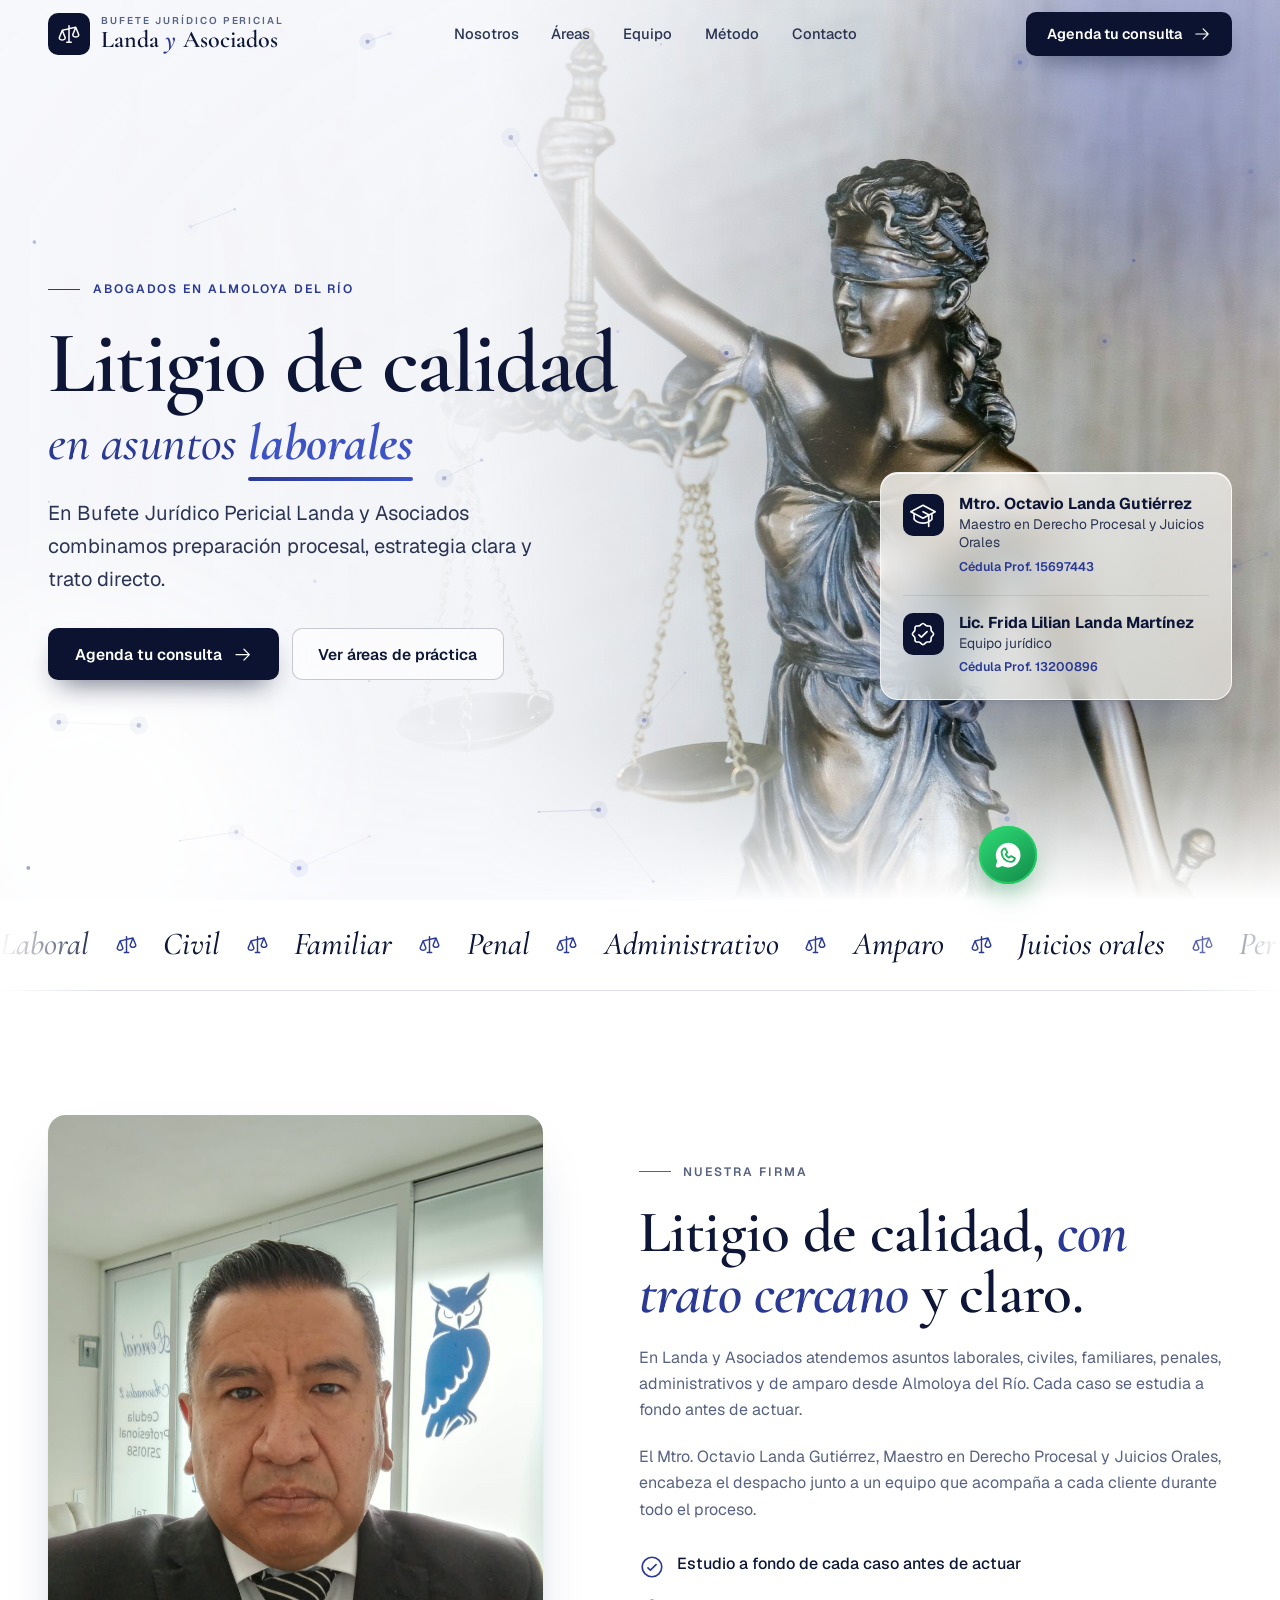
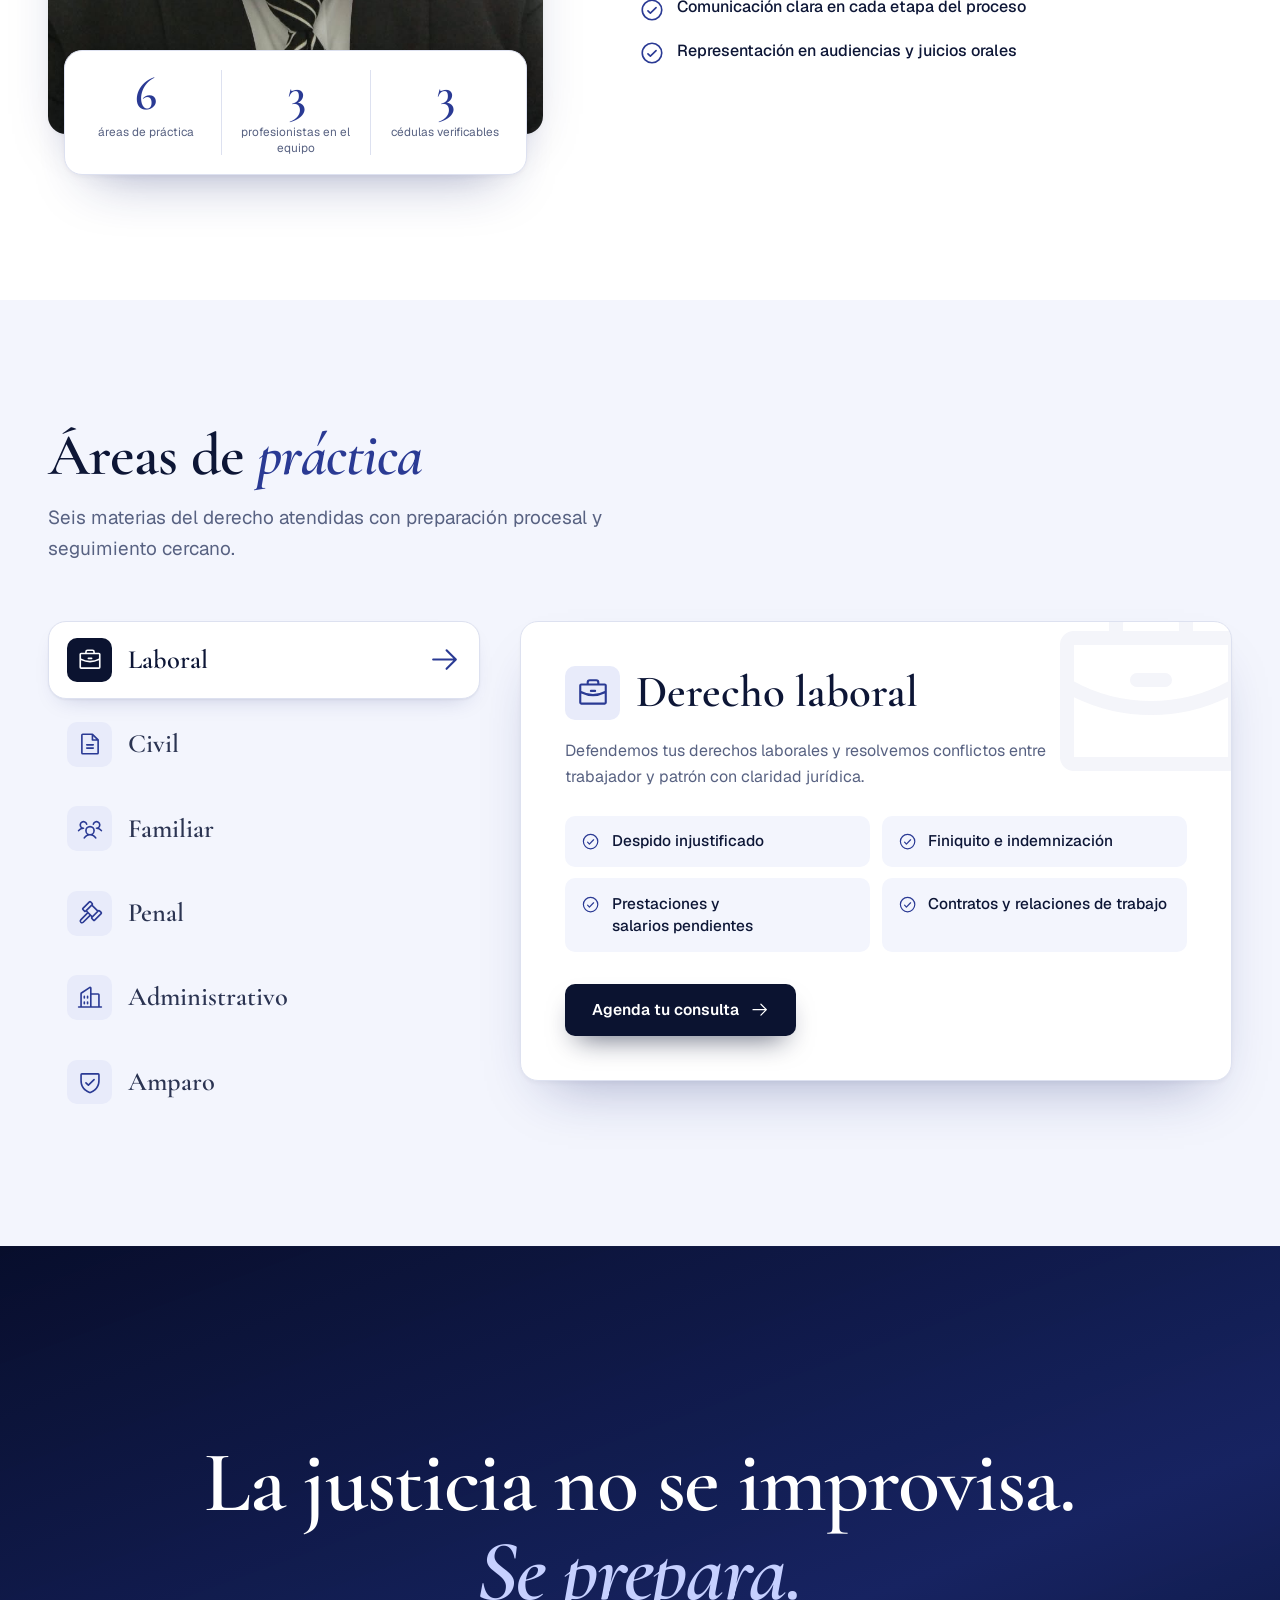
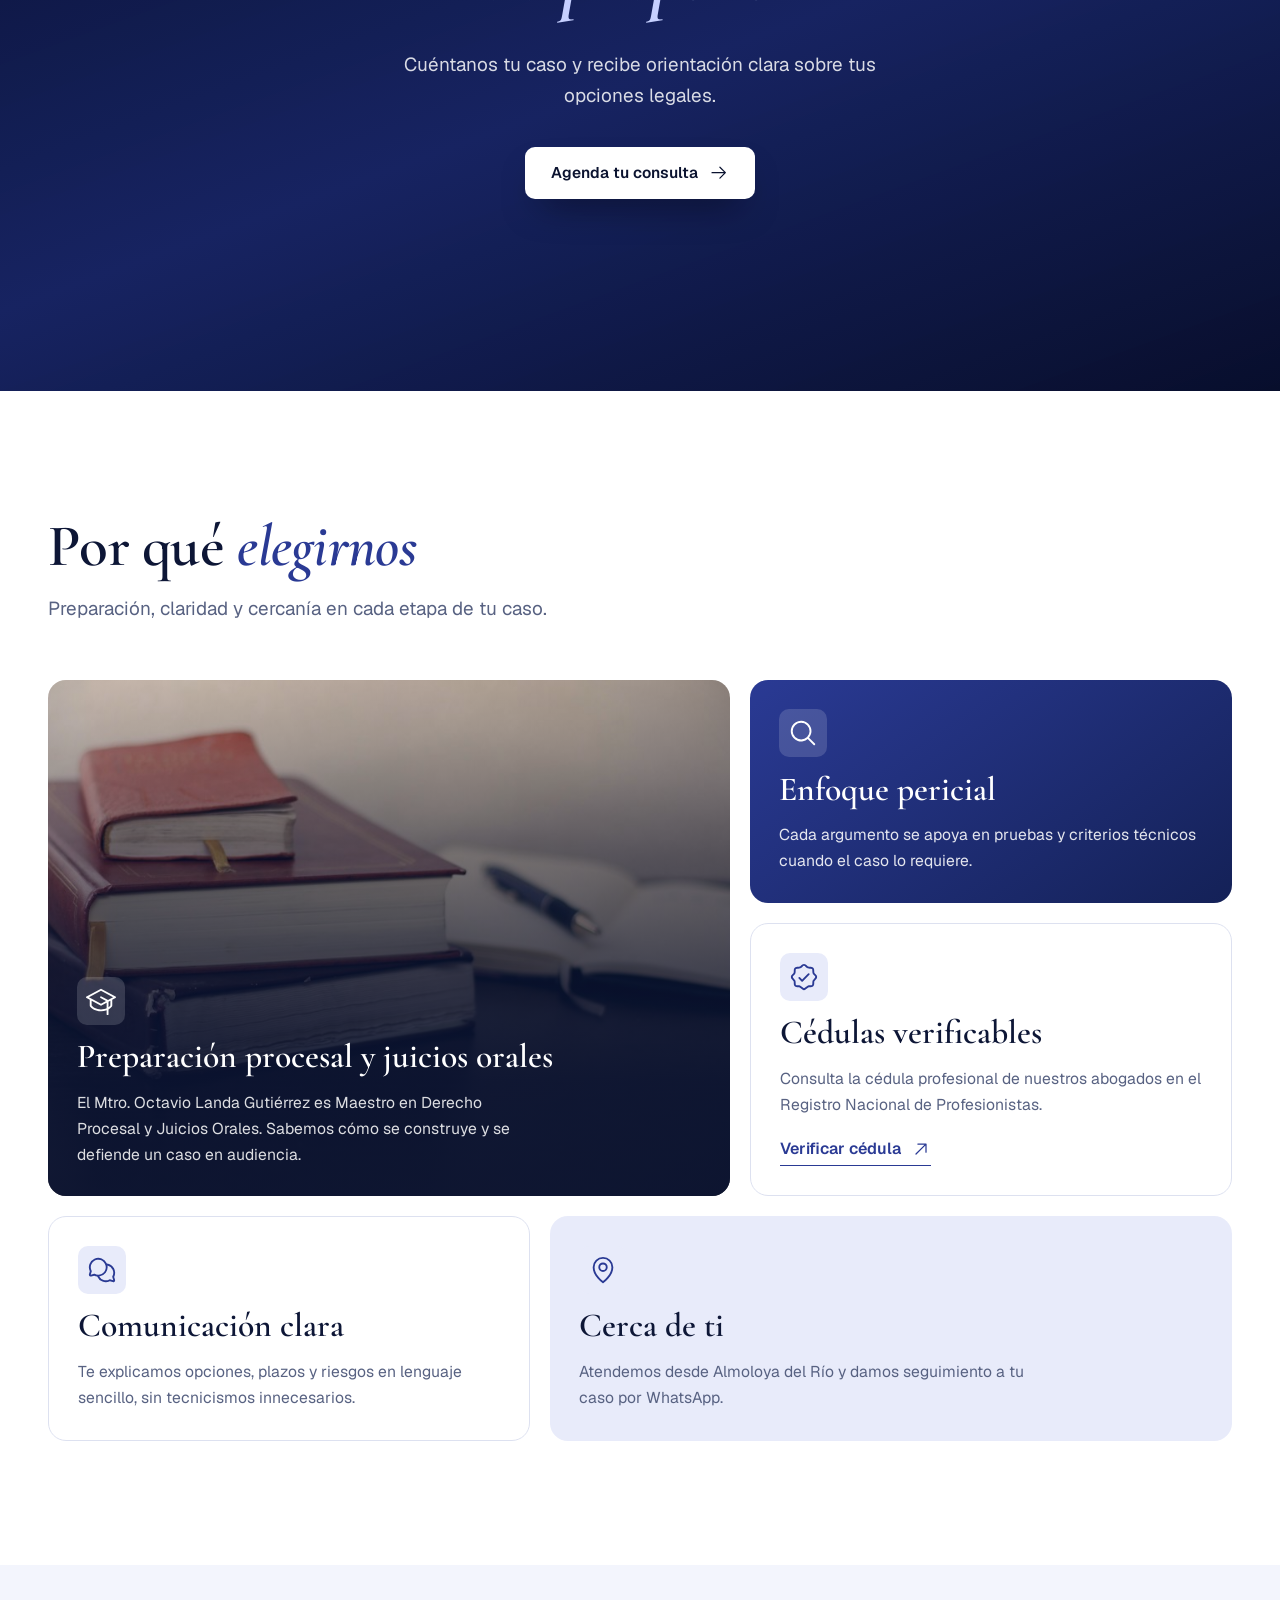
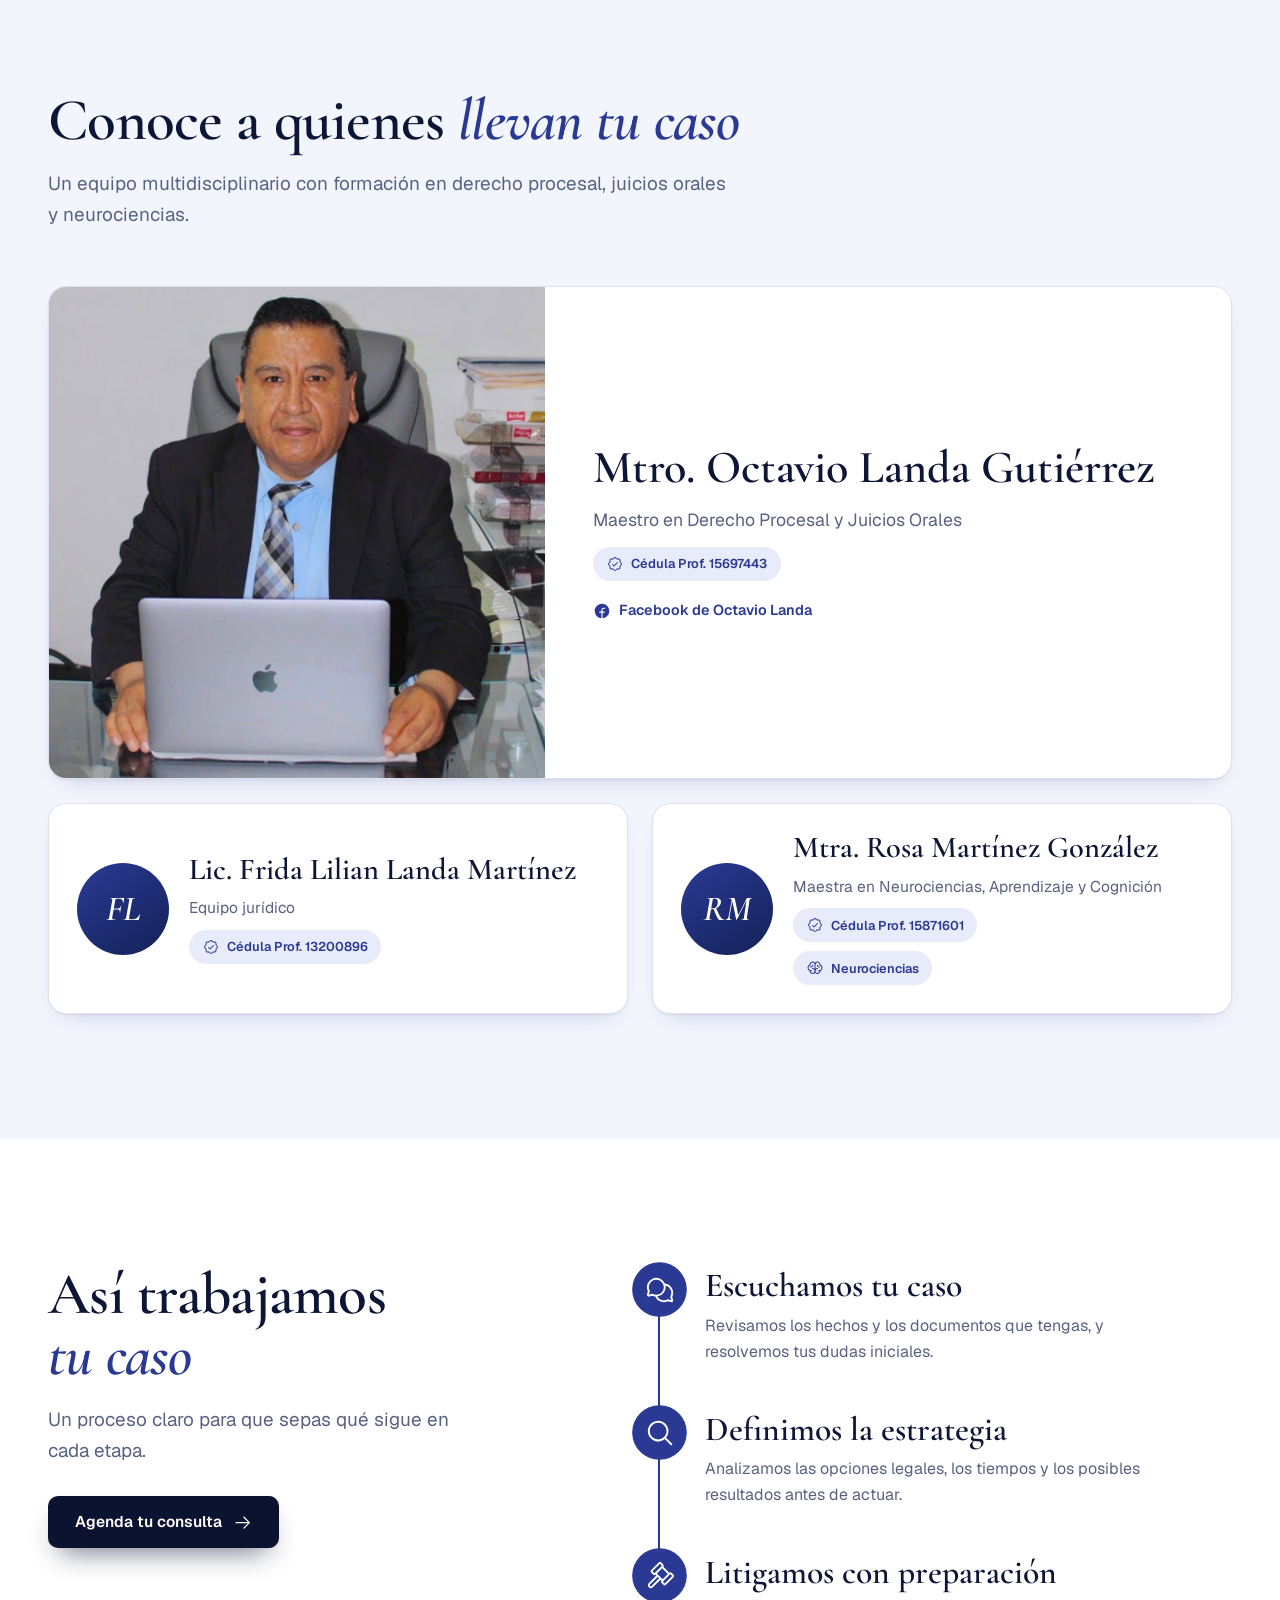
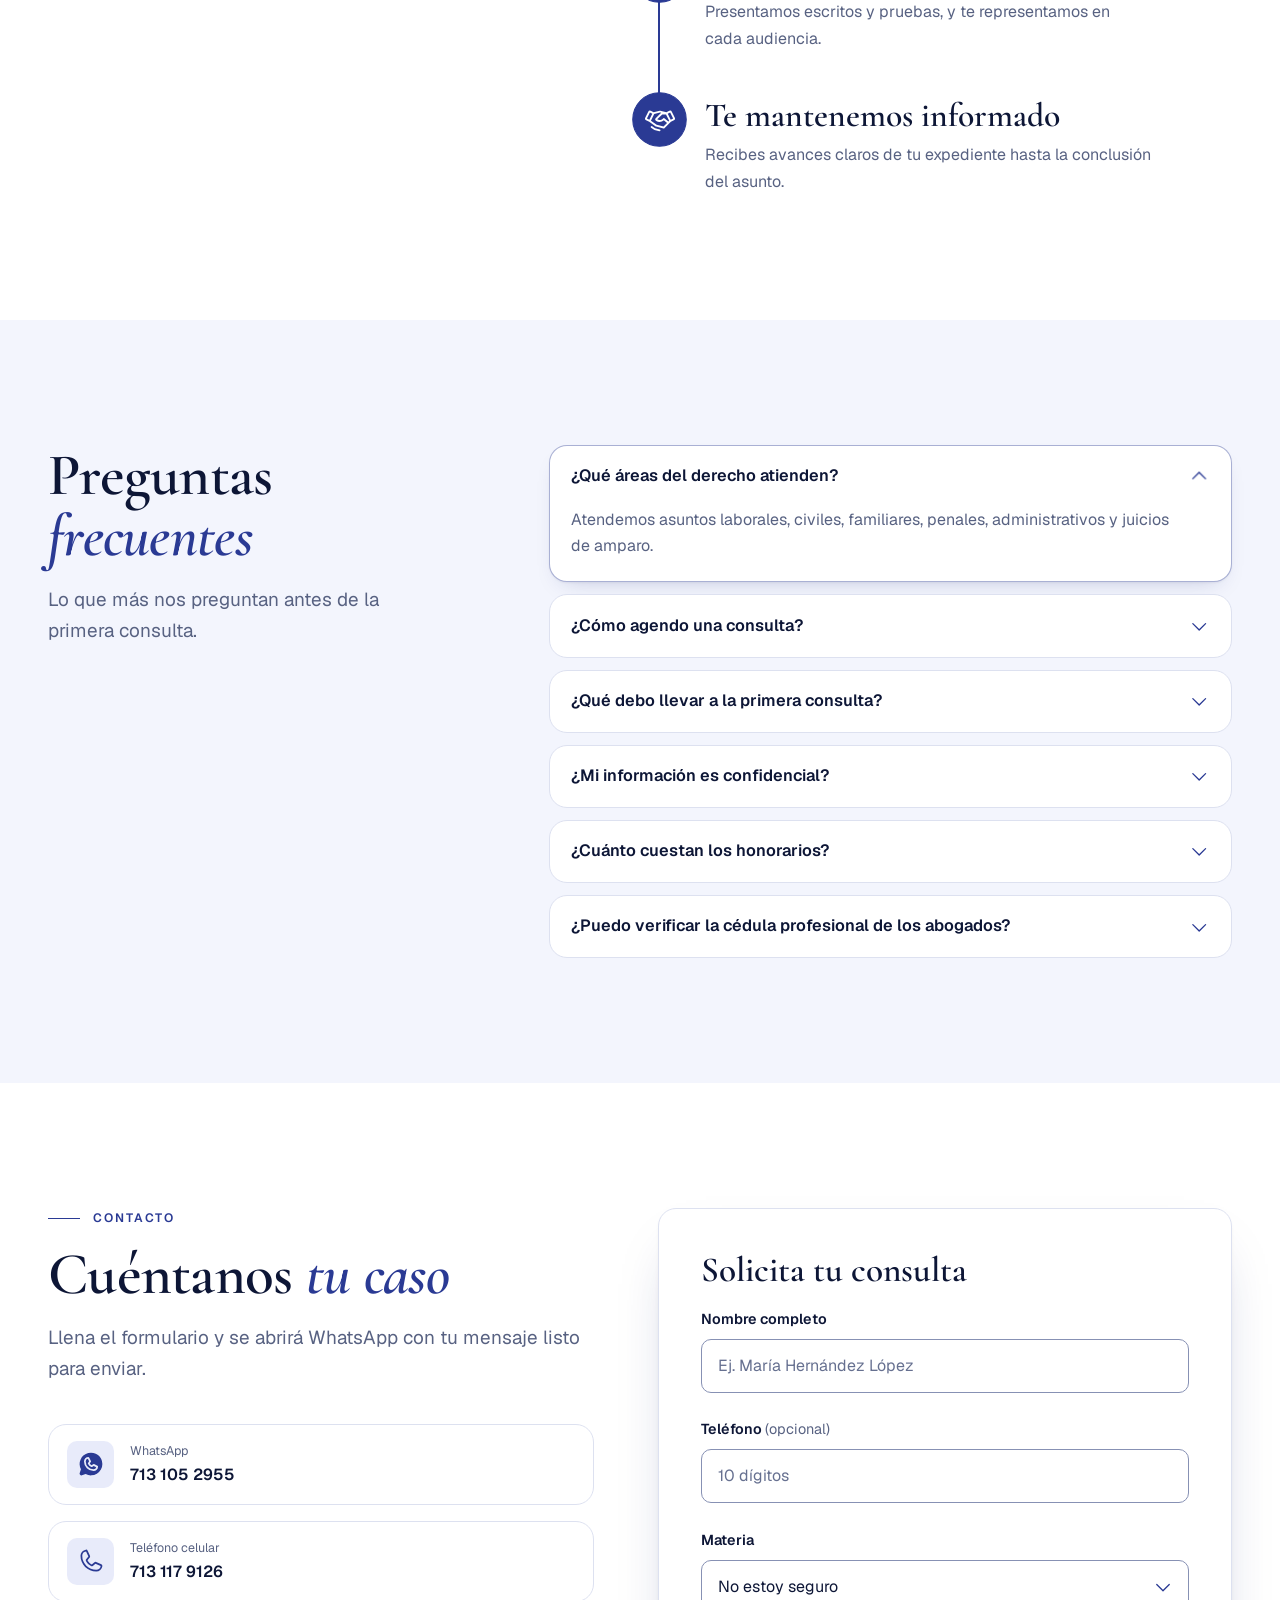
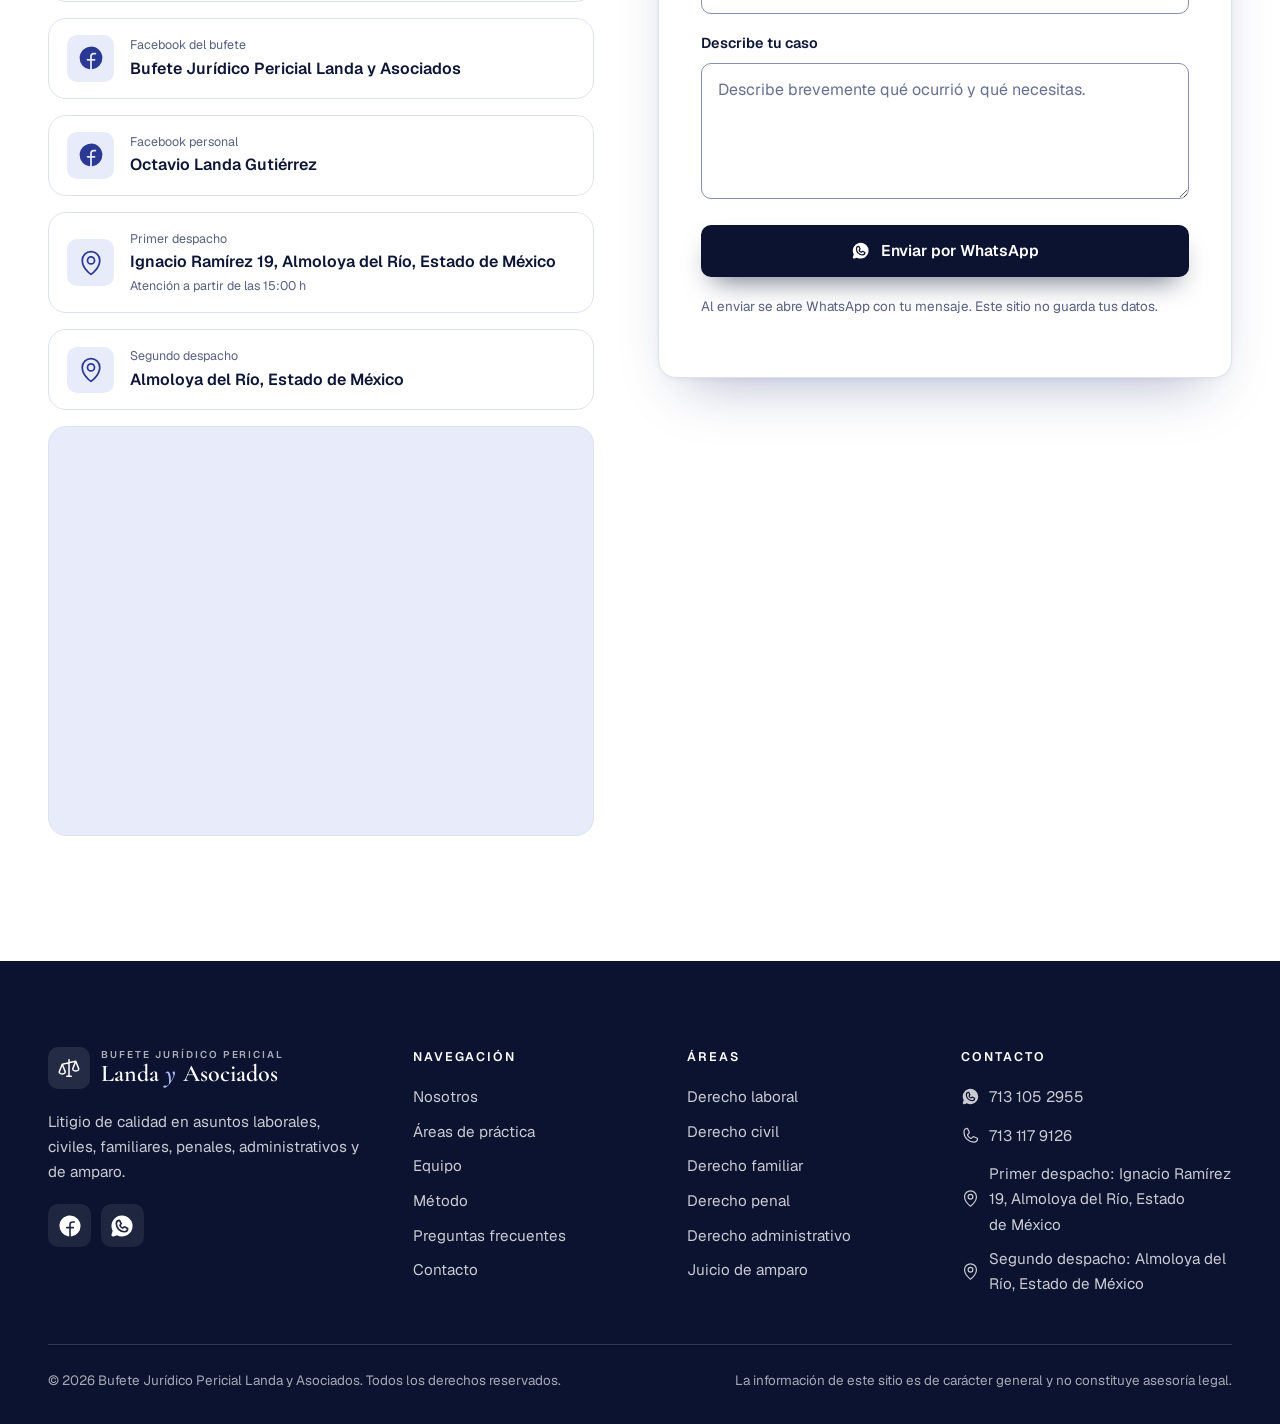
==== commit 30a66972: "acutalizando" ====
--- a/index.html
+++ b/index.html
@@ -56,7 +56,7 @@
         "name": "Bufete Jurídico Pericial Landa y Asociados",
         "alternateName": "Landa y Asociados",
         "description": "Bufete de abogados en Almoloya del Río, Estado de México. Litigio de calidad en materia laboral, civil, familiar, penal, administrativa y amparo.",
-        "telephone": "+52 713 105 2955",
+        "telephone": ["+52 713 105 2955", "+52 713 117 9126"],
         "address": {
           "@type": "PostalAddress",
           "addressLocality": "Almoloya del Río",
@@ -192,7 +192,7 @@
 
           <h1 class="hero__title" id="hero-title">
             <span class="ln"><span class="ln__in" style="--d:.15s">Litigio de calidad</span></span>
-            <span class="ln ln--sub"><span class="ln__in" style="--d:.32s">en asuntos <span class="rot" id="rotator" data-words="laborales|civiles|familiares|penales|administrativos|de amparo"><span class="rot__w">laborales</span></span></span></span>
+            <span class="ln ln--sub"><span class="ln__in" style="--d:.32s">en asuntos <span class="rot" id="rotator" data-words="laborales|civiles|familiares|penales|administrativos|de amparo|agrarios|mercantiles"><span class="rot__w">laborales</span></span></span></span>
           </h1>
 
           <p class="hero__lead" data-hero style="--d:.55s">En Bufete Jurídico Pericial Landa y Asociados combinamos preparación procesal, estrategia clara y trato directo.</p>
@@ -261,13 +261,13 @@
       <div class="container about">
         <div class="about__media">
           <figure class="about__photo" data-reveal="mask">
-            <img src="img/octavio-landa-despacho.jpg" width="1500" height="999" loading="lazy" decoding="async"
-                 alt="Mtro. Octavio Landa Gutiérrez revisando un código legal en su despacho de Almoloya del Río">
+            <img src="img/octavio-landa-nosotros.jpg" width="960" height="1280" loading="lazy" decoding="async"
+                 alt="Mtro. Octavio Landa Gutiérrez en su despacho de Almoloya del Río">
           </figure>
           <div class="about__stats" data-reveal="up" style="--d:.35s">
             <div class="stat"><span class="stat__num" data-count="6">6</span><span class="stat__label">áreas de práctica</span></div>
             <div class="stat"><span class="stat__num" data-count="3">3</span><span class="stat__label">profesionistas en el equipo</span></div>
-            <div class="stat"><span class="stat__num" data-count="2">2</span><span class="stat__label">cédulas verificables</span></div>
+            <div class="stat"><span class="stat__num" data-count="3">3</span><span class="stat__label">cédulas verificables</span></div>
           </div>
         </div>
 
@@ -505,6 +505,7 @@
             <div class="person__body">
               <h3 class="person__name">Mtra. Rosa Martínez González</h3>
               <p class="person__role">Maestra en Neurociencias, Aprendizaje y Cognición</p>
+              <span class="chip"><svg class="icon" aria-hidden="true"><use href="#i-seal-check"/></svg>Cédula Prof. 15871601</span>
               <span class="chip"><svg class="icon" aria-hidden="true"><use href="#i-brain"/></svg>Neurociencias</span>
             </div>
           </article>
@@ -647,6 +648,10 @@
             <span class="info__ico"><svg class="icon" aria-hidden="true"><use href="#i-whatsapp-logo"/></svg></span>
             <span><span class="info__label">WhatsApp</span><span class="info__value">713 105 2955</span></span>
           </a>
+          <a class="info" href="tel:+527131179126" data-reveal="up" style="--d:.04s">
+            <span class="info__ico"><svg class="icon" aria-hidden="true"><use href="#i-phone"/></svg></span>
+            <span><span class="info__label">Teléfono celular</span><span class="info__value">713 117 9126</span></span>
+          </a>
           <a class="info" href="https://www.facebook.com/share/1JVR1VUr8X/" target="_blank" rel="noopener" data-reveal="up" style="--d:.08s">
             <span class="info__ico"><svg class="icon" aria-hidden="true"><use href="#i-facebook-logo"/></svg></span>
             <span><span class="info__label">Facebook del bufete</span><span class="info__value">Bufete Jurídico Pericial Landa y Asociados</span></span>
@@ -655,12 +660,16 @@
             <span class="info__ico"><svg class="icon" aria-hidden="true"><use href="#i-facebook-logo"/></svg></span>
             <span><span class="info__label">Facebook personal</span><span class="info__value">Octavio Landa Gutiérrez</span></span>
           </a>
+          <a class="info" href="https://www.google.com/maps/search/?api=1&amp;query=Ignacio+Ram%C3%ADrez+19%2C+Almoloya+del+R%C3%ADo%2C+Estado+de+M%C3%A9xico" target="_blank" rel="noopener" data-reveal="up" style="--d:.2s">
+            <span class="info__ico"><svg class="icon" aria-hidden="true"><use href="#i-map-pin"/></svg></span>
+            <span><span class="info__label">Primer despacho</span><span class="info__value">Ignacio Ramírez 19, Almoloya del Río, Estado de México</span><span class="info__label">Atención a partir de las 15:00 h</span></span>
+          </a>
           <a class="info" href="https://maps.app.goo.gl/gFDHYx5vpFpHCTfm7" target="_blank" rel="noopener" data-reveal="up" style="--d:.24s">
             <span class="info__ico"><svg class="icon" aria-hidden="true"><use href="#i-map-pin"/></svg></span>
-            <span><span class="info__label">Ubicación</span><span class="info__value">Almoloya del Río, Estado de México</span></span>
+            <span><span class="info__label">Segundo despacho</span><span class="info__value">Almoloya del Río, Estado de México</span></span>
           </a>
           <div class="map" data-reveal="mask">
-            <iframe title="Mapa de la ubicación del bufete en Almoloya del Río" loading="lazy" referrerpolicy="no-referrer-when-downgrade"
+            <iframe title="Mapa de la ubicación del segundo despacho en Almoloya del Río" loading="lazy" referrerpolicy="no-referrer-when-downgrade"
                     src="https://www.google.com/maps?q=19.1581059,-99.4885559&amp;z=16&amp;hl=es&amp;output=embed"></iframe>
           </div>
         </div>
@@ -718,7 +727,9 @@
           <address>
             <ul class="footer__list">
               <li><a href="https://wa.me/527131052955" target="_blank" rel="noopener" data-wa><svg class="icon" aria-hidden="true"><use href="#i-whatsapp-logo"/></svg>713 105 2955</a></li>
-              <li><a href="https://maps.app.goo.gl/gFDHYx5vpFpHCTfm7" target="_blank" rel="noopener"><svg class="icon" aria-hidden="true"><use href="#i-map-pin"/></svg>Almoloya del Río, Estado de México</a></li>
+              <li><a href="tel:+527131179126"><svg class="icon" aria-hidden="true"><use href="#i-phone"/></svg>713 117 9126</a></li>
+              <li><a href="https://www.google.com/maps/search/?api=1&amp;query=Ignacio+Ram%C3%ADrez+19%2C+Almoloya+del+R%C3%ADo%2C+Estado+de+M%C3%A9xico" target="_blank" rel="noopener"><svg class="icon" aria-hidden="true"><use href="#i-map-pin"/></svg>Primer despacho: Ignacio Ramírez 19, Almoloya del Río, Estado de México</a></li>
+              <li><a href="https://maps.app.goo.gl/gFDHYx5vpFpHCTfm7" target="_blank" rel="noopener"><svg class="icon" aria-hidden="true"><use href="#i-map-pin"/></svg>Segundo despacho: Almoloya del Río, Estado de México</a></li>
             </ul>
           </address>
         </div>
@@ -742,7 +753,7 @@
   </aside>
 
   <!-- Sprite de iconos Phosphor (MIT) -->
-  <svg xmlns="http://www.w3.org/2000/svg" width="0" height="0" style="position:absolute" aria-hidden="true" focusable="false"><symbol id="i-arrow-right" viewBox="0 0 256 256"><path d="M221.66,133.66l-72,72a8,8,0,0,1-11.32-11.32L196.69,136H40a8,8,0,0,1,0-16H196.69L138.34,61.66a8,8,0,0,1,11.32-11.32l72,72A8,8,0,0,1,221.66,133.66Z"/></symbol><symbol id="i-arrow-up-right" viewBox="0 0 256 256"><path d="M200,64V168a8,8,0,0,1-16,0V83.31L69.66,197.66a8,8,0,0,1-11.32-11.32L172.69,72H88a8,8,0,0,1,0-16H192A8,8,0,0,1,200,64Z"/></symbol><symbol id="i-brain" viewBox="0 0 256 256"><path d="M248,124a56.11,56.11,0,0,0-32-50.61V72a48,48,0,0,0-88-26.49A48,48,0,0,0,40,72v1.39a56,56,0,0,0,0,101.2V176a48,48,0,0,0,88,26.49A48,48,0,0,0,216,176v-1.41A56.09,56.09,0,0,0,248,124ZM88,208a32,32,0,0,1-31.81-28.56A55.87,55.87,0,0,0,64,180h8a8,8,0,0,0,0-16H64A40,40,0,0,1,50.67,86.27,8,8,0,0,0,56,78.73V72a32,32,0,0,1,64,0v68.26A47.8,47.8,0,0,0,88,128a8,8,0,0,0,0,16,32,32,0,0,1,0,64Zm104-44h-8a8,8,0,0,0,0,16h8a55.87,55.87,0,0,0,7.81-.56A32,32,0,1,1,168,144a8,8,0,0,0,0-16,47.8,47.8,0,0,0-32,12.26V72a32,32,0,0,1,64,0v6.73a8,8,0,0,0,5.33,7.54A40,40,0,0,1,192,164Zm16-52a8,8,0,0,1-8,8h-4a36,36,0,0,1-36-36V80a8,8,0,0,1,16,0v4a20,20,0,0,0,20,20h4A8,8,0,0,1,208,112ZM60,120H56a8,8,0,0,1,0-16h4A20,20,0,0,0,80,84V80a8,8,0,0,1,16,0v4A36,36,0,0,1,60,120Z"/></symbol><symbol id="i-briefcase" viewBox="0 0 256 256"><path d="M216,56H176V48a24,24,0,0,0-24-24H104A24,24,0,0,0,80,48v8H40A16,16,0,0,0,24,72V200a16,16,0,0,0,16,16H216a16,16,0,0,0,16-16V72A16,16,0,0,0,216,56ZM96,48a8,8,0,0,1,8-8h48a8,8,0,0,1,8,8v8H96ZM216,72v41.61A184,184,0,0,1,128,136a184.07,184.07,0,0,1-88-22.38V72Zm0,128H40V131.64A200.19,200.19,0,0,0,128,152a200.25,200.25,0,0,0,88-20.37V200ZM104,112a8,8,0,0,1,8-8h32a8,8,0,0,1,0,16H112A8,8,0,0,1,104,112Z"/></symbol><symbol id="i-buildings" viewBox="0 0 256 256"><path d="M240,208H224V96a16,16,0,0,0-16-16H144V32a16,16,0,0,0-24.88-13.32L39.12,72A16,16,0,0,0,32,85.34V208H16a8,8,0,0,0,0,16H240a8,8,0,0,0,0-16ZM208,96V208H144V96ZM48,85.34,128,32V208H48ZM112,112v16a8,8,0,0,1-16,0V112a8,8,0,1,1,16,0Zm-32,0v16a8,8,0,0,1-16,0V112a8,8,0,1,1,16,0Zm0,56v16a8,8,0,0,1-16,0V168a8,8,0,0,1,16,0Zm32,0v16a8,8,0,0,1-16,0V168a8,8,0,0,1,16,0Z"/></symbol><symbol id="i-caret-down" viewBox="0 0 256 256"><path d="M213.66,101.66l-80,80a8,8,0,0,1-11.32,0l-80-80A8,8,0,0,1,53.66,90.34L128,164.69l74.34-74.35a8,8,0,0,1,11.32,11.32Z"/></symbol><symbol id="i-chats-circle" viewBox="0 0 256 256"><path d="M232.07,186.76a80,80,0,0,0-62.5-114.17A80,80,0,1,0,23.93,138.76l-7.27,24.71a16,16,0,0,0,19.87,19.87l24.71-7.27a80.39,80.39,0,0,0,25.18,7.35,80,80,0,0,0,108.34,40.65l24.71,7.27a16,16,0,0,0,19.87-19.86ZM62,159.5a8.28,8.28,0,0,0-2.26.32L32,168l8.17-27.76a8,8,0,0,0-.63-6,64,64,0,1,1,26.26,26.26A8,8,0,0,0,62,159.5Zm153.79,28.73L224,216l-27.76-8.17a8,8,0,0,0-6,.63,64.05,64.05,0,0,1-85.87-24.88A79.93,79.93,0,0,0,174.7,89.71a64,64,0,0,1,41.75,92.48A8,8,0,0,0,215.82,188.23Z"/></symbol><symbol id="i-check-circle" viewBox="0 0 256 256"><path d="M173.66,98.34a8,8,0,0,1,0,11.32l-56,56a8,8,0,0,1-11.32,0l-24-24a8,8,0,0,1,11.32-11.32L112,148.69l50.34-50.35A8,8,0,0,1,173.66,98.34ZM232,128A104,104,0,1,1,128,24,104.11,104.11,0,0,1,232,128Zm-16,0a88,88,0,1,0-88,88A88.1,88.1,0,0,0,216,128Z"/></symbol><symbol id="i-facebook-logo" viewBox="0 0 256 256"><path d="M232,128a104.16,104.16,0,0,1-91.55,103.26,4,4,0,0,1-4.45-4V152h24a8,8,0,0,0,8-8.53,8.17,8.17,0,0,0-8.25-7.47H136V112a16,16,0,0,1,16-16h16a8,8,0,0,0,8-8.53A8.17,8.17,0,0,0,167.73,80H152a32,32,0,0,0-32,32v24H96a8,8,0,0,0-8,8.53A8.17,8.17,0,0,0,96.27,152H120v75.28a4,4,0,0,1-4.44,4A104.15,104.15,0,0,1,24.07,124.09c2-54,45.74-97.9,99.78-100A104.12,104.12,0,0,1,232,128Z"/></symbol><symbol id="i-file-text" viewBox="0 0 256 256"><path d="M213.66,82.34l-56-56A8,8,0,0,0,152,24H56A16,16,0,0,0,40,40V216a16,16,0,0,0,16,16H200a16,16,0,0,0,16-16V88A8,8,0,0,0,213.66,82.34ZM160,51.31,188.69,80H160ZM200,216H56V40h88V88a8,8,0,0,0,8,8h48V216Zm-32-80a8,8,0,0,1-8,8H96a8,8,0,0,1,0-16h64A8,8,0,0,1,168,136Zm0,32a8,8,0,0,1-8,8H96a8,8,0,0,1,0-16h64A8,8,0,0,1,168,168Z"/></symbol><symbol id="i-gavel" viewBox="0 0 256 256"><path d="M243.32,116.69l-16-16a16,16,0,0,0-20.84-1.53L156.84,49.52a16,16,0,0,0-1.52-20.84l-16-16a16,16,0,0,0-22.63,0l-64,64a16,16,0,0,0,0,22.63l16,16a16,16,0,0,0,20.83,1.52L96.69,124,31.31,189.38A25,25,0,0,0,66.63,224.7L132,159.32l7.17,7.16a16,16,0,0,0,1.52,20.84l16,16a16,16,0,0,0,22.63,0l64-64A16,16,0,0,0,243.32,116.69ZM80,104,64,88l64-64,16,16ZM55.32,213.38a9,9,0,0,1-12.69,0,9,9,0,0,1,0-12.68L108,135.32,120.69,148ZM101,105.66,145.66,61,195,110.34,150.35,155ZM168,192l-16-16,4-4h0l56-56h0l4-4,16,16Z"/></symbol><symbol id="i-graduation-cap" viewBox="0 0 256 256"><path d="M251.76,88.94l-120-64a8,8,0,0,0-7.52,0l-120,64a8,8,0,0,0,0,14.12L32,117.87v48.42a15.91,15.91,0,0,0,4.06,10.65C49.16,191.53,78.51,216,128,216a130,130,0,0,0,48-8.76V240a8,8,0,0,0,16,0V199.51a115.63,115.63,0,0,0,27.94-22.57A15.91,15.91,0,0,0,224,166.29V117.87l27.76-14.81a8,8,0,0,0,0-14.12ZM128,200c-43.27,0-68.72-21.14-80-33.71V126.4l76.24,40.66a8,8,0,0,0,7.52,0L176,143.47v46.34C163.4,195.69,147.52,200,128,200Zm80-33.75a97.83,97.83,0,0,1-16,14.25V134.93l16-8.53ZM188,118.94l-.22-.13-56-29.87a8,8,0,0,0-7.52,14.12L171,128l-43,22.93L25,96,128,41.07,231,96Z"/></symbol><symbol id="i-handshake" viewBox="0 0 256 256"><path d="M254.3,107.91,228.78,56.85a16,16,0,0,0-21.47-7.15L182.44,62.13,130.05,48.27a8.14,8.14,0,0,0-4.1,0L73.56,62.13,48.69,49.7a16,16,0,0,0-21.47,7.15L1.7,107.9a16,16,0,0,0,7.15,21.47l27,13.51,55.49,39.63a8.06,8.06,0,0,0,2.71,1.25l64,16a8,8,0,0,0,7.6-2.1l55.07-55.08,26.42-13.21a16,16,0,0,0,7.15-21.46Zm-54.89,33.37L165,113.72a8,8,0,0,0-10.68.61C136.51,132.27,116.66,130,104,122L147.24,80h31.81l27.21,54.41ZM41.53,64,62,74.22,36.43,125.27,16,115.06Zm116,119.13L99.42,168.61l-49.2-35.14,28-56L128,64.28l9.8,2.59-45,43.68-.08.09a16,16,0,0,0,2.72,24.81c20.56,13.13,45.37,11,64.91-5L188,152.66Zm62-57.87-25.52-51L214.47,64,240,115.06Zm-87.75,92.67a8,8,0,0,1-7.75,6.06,8.13,8.13,0,0,1-1.95-.24L80.41,213.33a7.89,7.89,0,0,1-2.71-1.25L51.35,193.26a8,8,0,0,1,9.3-13l25.11,17.94L126,208.24A8,8,0,0,1,131.82,217.94Z"/></symbol><symbol id="i-list" viewBox="0 0 256 256"><path d="M224,128a8,8,0,0,1-8,8H40a8,8,0,0,1,0-16H216A8,8,0,0,1,224,128ZM40,72H216a8,8,0,0,0,0-16H40a8,8,0,0,0,0,16ZM216,184H40a8,8,0,0,0,0,16H216a8,8,0,0,0,0-16Z"/></symbol><symbol id="i-magnifying-glass" viewBox="0 0 256 256"><path d="M229.66,218.34l-50.07-50.06a88.11,88.11,0,1,0-11.31,11.31l50.06,50.07a8,8,0,0,0,11.32-11.32ZM40,112a72,72,0,1,1,72,72A72.08,72.08,0,0,1,40,112Z"/></symbol><symbol id="i-map-pin" viewBox="0 0 256 256"><path d="M128,64a40,40,0,1,0,40,40A40,40,0,0,0,128,64Zm0,64a24,24,0,1,1,24-24A24,24,0,0,1,128,128Zm0-112a88.1,88.1,0,0,0-88,88c0,31.4,14.51,64.68,42,96.25a254.19,254.19,0,0,0,41.45,38.3,8,8,0,0,0,9.18,0A254.19,254.19,0,0,0,174,200.25c27.45-31.57,42-64.85,42-96.25A88.1,88.1,0,0,0,128,16Zm0,206c-16.53-13-72-60.75-72-118a72,72,0,0,1,144,0C200,161.23,144.53,209,128,222Z"/></symbol><symbol id="i-scales" viewBox="0 0 256 256"><path d="M239.43,133l-32-80h0a8,8,0,0,0-9.16-4.84L136,62V40a8,8,0,0,0-16,0V65.58L54.26,80.19A8,8,0,0,0,48.57,85h0v.06L16.57,165a7.92,7.92,0,0,0-.57,3c0,23.31,24.54,32,40,32s40-8.69,40-32a7.92,7.92,0,0,0-.57-3L66.92,93.77,120,82V208H104a8,8,0,0,0,0,16h48a8,8,0,0,0,0-16H136V78.42L187,67.1,160.57,133a7.92,7.92,0,0,0-.57,3c0,23.31,24.54,32,40,32s40-8.69,40-32A7.92,7.92,0,0,0,239.43,133ZM56,184c-7.53,0-22.76-3.61-23.93-14.64L56,109.54l23.93,59.82C78.76,180.39,63.53,184,56,184Zm144-32c-7.53,0-22.76-3.61-23.93-14.64L200,77.54l23.93,59.82C222.76,148.39,207.53,152,200,152Z"/></symbol><symbol id="i-seal-check" viewBox="0 0 256 256"><path d="M225.86,102.82c-3.77-3.94-7.67-8-9.14-11.57-1.36-3.27-1.44-8.69-1.52-13.94-.15-9.76-.31-20.82-8-28.51s-18.75-7.85-28.51-8c-5.25-.08-10.67-.16-13.94-1.52-3.56-1.47-7.63-5.37-11.57-9.14C146.28,23.51,138.44,16,128,16s-18.27,7.51-25.18,14.14c-3.94,3.77-8,7.67-11.57,9.14C88,40.64,82.56,40.72,77.31,40.8c-9.76.15-20.82.31-28.51,8S41,67.55,40.8,77.31c-.08,5.25-.16,10.67-1.52,13.94-1.47,3.56-5.37,7.63-9.14,11.57C23.51,109.72,16,117.56,16,128s7.51,18.27,14.14,25.18c3.77,3.94,7.67,8,9.14,11.57,1.36,3.27,1.44,8.69,1.52,13.94.15,9.76.31,20.82,8,28.51s18.75,7.85,28.51,8c5.25.08,10.67.16,13.94,1.52,3.56,1.47,7.63,5.37,11.57,9.14C109.72,232.49,117.56,240,128,240s18.27-7.51,25.18-14.14c3.94-3.77,8-7.67,11.57-9.14,3.27-1.36,8.69-1.44,13.94-1.52,9.76-.15,20.82-.31,28.51-8s7.85-18.75,8-28.51c.08-5.25.16-10.67,1.52-13.94,1.47-3.56,5.37-7.63,9.14-11.57C232.49,146.28,240,138.44,240,128S232.49,109.73,225.86,102.82Zm-11.55,39.29c-4.79,5-9.75,10.17-12.38,16.52-2.52,6.1-2.63,13.07-2.73,19.82-.1,7-.21,14.33-3.32,17.43s-10.39,3.22-17.43,3.32c-6.75.1-13.72.21-19.82,2.73-6.35,2.63-11.52,7.59-16.52,12.38S132,224,128,224s-9.15-4.92-14.11-9.69-10.17-9.75-16.52-12.38c-6.1-2.52-13.07-2.63-19.82-2.73-7-.1-14.33-.21-17.43-3.32s-3.22-10.39-3.32-17.43c-.1-6.75-.21-13.72-2.73-19.82-2.63-6.35-7.59-11.52-12.38-16.52S32,132,32,128s4.92-9.15,9.69-14.11,9.75-10.17,12.38-16.52c2.52-6.1,2.63-13.07,2.73-19.82.1-7,.21-14.33,3.32-17.43S70.51,56.9,77.55,56.8c6.75-.1,13.72-.21,19.82-2.73,6.35-2.63,11.52-7.59,16.52-12.38S124,32,128,32s9.15,4.92,14.11,9.69,10.17,9.75,16.52,12.38c6.1,2.52,13.07,2.63,19.82,2.73,7,.1,14.33.21,17.43,3.32s3.22,10.39,3.32,17.43c.1,6.75.21,13.72,2.73,19.82,2.63,6.35,7.59,11.52,12.38,16.52S224,124,224,128,219.08,137.15,214.31,142.11ZM173.66,98.34a8,8,0,0,1,0,11.32l-56,56a8,8,0,0,1-11.32,0l-24-24a8,8,0,0,1,11.32-11.32L112,148.69l50.34-50.35A8,8,0,0,1,173.66,98.34Z"/></symbol><symbol id="i-shield-check" viewBox="0 0 256 256"><path d="M208,40H48A16,16,0,0,0,32,56v56c0,52.72,25.52,84.67,46.93,102.19,23.06,18.86,46,25.26,47,25.53a8,8,0,0,0,4.2,0c1-.27,23.91-6.67,47-25.53C198.48,196.67,224,164.72,224,112V56A16,16,0,0,0,208,40Zm0,72c0,37.07-13.66,67.16-40.6,89.42A129.3,129.3,0,0,1,128,223.62a128.25,128.25,0,0,1-38.92-21.81C61.82,179.51,48,149.3,48,112l0-56,160,0ZM82.34,141.66a8,8,0,0,1,11.32-11.32L112,148.69l50.34-50.35a8,8,0,0,1,11.32,11.32l-56,56a8,8,0,0,1-11.32,0Z"/></symbol><symbol id="i-users-three" viewBox="0 0 256 256"><path d="M244.8,150.4a8,8,0,0,1-11.2-1.6A51.6,51.6,0,0,0,192,128a8,8,0,0,1-7.37-4.89,8,8,0,0,1,0-6.22A8,8,0,0,1,192,112a24,24,0,1,0-23.24-30,8,8,0,1,1-15.5-4A40,40,0,1,1,219,117.51a67.94,67.94,0,0,1,27.43,21.68A8,8,0,0,1,244.8,150.4ZM190.92,212a8,8,0,1,1-13.84,8,57,57,0,0,0-98.16,0,8,8,0,1,1-13.84-8,72.06,72.06,0,0,1,33.74-29.92,48,48,0,1,1,58.36,0A72.06,72.06,0,0,1,190.92,212ZM128,176a32,32,0,1,0-32-32A32,32,0,0,0,128,176ZM72,120a8,8,0,0,0-8-8A24,24,0,1,1,87.24,82a8,8,0,1,0,15.5-4A40,40,0,1,0,37,117.51,67.94,67.94,0,0,0,9.6,139.19a8,8,0,1,0,12.8,9.61A51.6,51.6,0,0,1,64,128,8,8,0,0,0,72,120Z"/></symbol><symbol id="i-whatsapp-logo" viewBox="0 0 256 256"><path d="M152.58,145.23l23,11.48A24,24,0,0,1,152,176a72.08,72.08,0,0,1-72-72A24,24,0,0,1,99.29,80.46l11.48,23L101,118a8,8,0,0,0-.73,7.51,56.47,56.47,0,0,0,30.15,30.15A8,8,0,0,0,138,155ZM232,128A104,104,0,0,1,79.12,219.82L45.07,231.17a16,16,0,0,1-20.24-20.24l11.35-34.05A104,104,0,1,1,232,128Zm-40,24a8,8,0,0,0-4.42-7.16l-32-16a8,8,0,0,0-8,.5l-14.69,9.8a40.55,40.55,0,0,1-16-16l9.8-14.69a8,8,0,0,0,.5-8l-16-32A8,8,0,0,0,104,64a40,40,0,0,0-40,40,88.1,88.1,0,0,0,88,88A40,40,0,0,0,192,152Z"/></symbol><symbol id="i-x" viewBox="0 0 256 256"><path d="M205.66,194.34a8,8,0,0,1-11.32,11.32L128,139.31,61.66,205.66a8,8,0,0,1-11.32-11.32L116.69,128,50.34,61.66A8,8,0,0,1,61.66,50.34L128,116.69l66.34-66.35a8,8,0,0,1,11.32,11.32L139.31,128Z"/></symbol></svg>
+  <svg xmlns="http://www.w3.org/2000/svg" width="0" height="0" style="position:absolute" aria-hidden="true" focusable="false"><symbol id="i-arrow-right" viewBox="0 0 256 256"><path d="M221.66,133.66l-72,72a8,8,0,0,1-11.32-11.32L196.69,136H40a8,8,0,0,1,0-16H196.69L138.34,61.66a8,8,0,0,1,11.32-11.32l72,72A8,8,0,0,1,221.66,133.66Z"/></symbol><symbol id="i-arrow-up-right" viewBox="0 0 256 256"><path d="M200,64V168a8,8,0,0,1-16,0V83.31L69.66,197.66a8,8,0,0,1-11.32-11.32L172.69,72H88a8,8,0,0,1,0-16H192A8,8,0,0,1,200,64Z"/></symbol><symbol id="i-brain" viewBox="0 0 256 256"><path d="M248,124a56.11,56.11,0,0,0-32-50.61V72a48,48,0,0,0-88-26.49A48,48,0,0,0,40,72v1.39a56,56,0,0,0,0,101.2V176a48,48,0,0,0,88,26.49A48,48,0,0,0,216,176v-1.41A56.09,56.09,0,0,0,248,124ZM88,208a32,32,0,0,1-31.81-28.56A55.87,55.87,0,0,0,64,180h8a8,8,0,0,0,0-16H64A40,40,0,0,1,50.67,86.27,8,8,0,0,0,56,78.73V72a32,32,0,0,1,64,0v68.26A47.8,47.8,0,0,0,88,128a8,8,0,0,0,0,16,32,32,0,0,1,0,64Zm104-44h-8a8,8,0,0,0,0,16h8a55.87,55.87,0,0,0,7.81-.56A32,32,0,1,1,168,144a8,8,0,0,0,0-16,47.8,47.8,0,0,0-32,12.26V72a32,32,0,0,1,64,0v6.73a8,8,0,0,0,5.33,7.54A40,40,0,0,1,192,164Zm16-52a8,8,0,0,1-8,8h-4a36,36,0,0,1-36-36V80a8,8,0,0,1,16,0v4a20,20,0,0,0,20,20h4A8,8,0,0,1,208,112ZM60,120H56a8,8,0,0,1,0-16h4A20,20,0,0,0,80,84V80a8,8,0,0,1,16,0v4A36,36,0,0,1,60,120Z"/></symbol><symbol id="i-briefcase" viewBox="0 0 256 256"><path d="M216,56H176V48a24,24,0,0,0-24-24H104A24,24,0,0,0,80,48v8H40A16,16,0,0,0,24,72V200a16,16,0,0,0,16,16H216a16,16,0,0,0,16-16V72A16,16,0,0,0,216,56ZM96,48a8,8,0,0,1,8-8h48a8,8,0,0,1,8,8v8H96ZM216,72v41.61A184,184,0,0,1,128,136a184.07,184.07,0,0,1-88-22.38V72Zm0,128H40V131.64A200.19,200.19,0,0,0,128,152a200.25,200.25,0,0,0,88-20.37V200ZM104,112a8,8,0,0,1,8-8h32a8,8,0,0,1,0,16H112A8,8,0,0,1,104,112Z"/></symbol><symbol id="i-buildings" viewBox="0 0 256 256"><path d="M240,208H224V96a16,16,0,0,0-16-16H144V32a16,16,0,0,0-24.88-13.32L39.12,72A16,16,0,0,0,32,85.34V208H16a8,8,0,0,0,0,16H240a8,8,0,0,0,0-16ZM208,96V208H144V96ZM48,85.34,128,32V208H48ZM112,112v16a8,8,0,0,1-16,0V112a8,8,0,1,1,16,0Zm-32,0v16a8,8,0,0,1-16,0V112a8,8,0,1,1,16,0Zm0,56v16a8,8,0,0,1-16,0V168a8,8,0,0,1,16,0Zm32,0v16a8,8,0,0,1-16,0V168a8,8,0,0,1,16,0Z"/></symbol><symbol id="i-caret-down" viewBox="0 0 256 256"><path d="M213.66,101.66l-80,80a8,8,0,0,1-11.32,0l-80-80A8,8,0,0,1,53.66,90.34L128,164.69l74.34-74.35a8,8,0,0,1,11.32,11.32Z"/></symbol><symbol id="i-chats-circle" viewBox="0 0 256 256"><path d="M232.07,186.76a80,80,0,0,0-62.5-114.17A80,80,0,1,0,23.93,138.76l-7.27,24.71a16,16,0,0,0,19.87,19.87l24.71-7.27a80.39,80.39,0,0,0,25.18,7.35,80,80,0,0,0,108.34,40.65l24.71,7.27a16,16,0,0,0,19.87-19.86ZM62,159.5a8.28,8.28,0,0,0-2.26.32L32,168l8.17-27.76a8,8,0,0,0-.63-6,64,64,0,1,1,26.26,26.26A8,8,0,0,0,62,159.5Zm153.79,28.73L224,216l-27.76-8.17a8,8,0,0,0-6,.63,64.05,64.05,0,0,1-85.87-24.88A79.93,79.93,0,0,0,174.7,89.71a64,64,0,0,1,41.75,92.48A8,8,0,0,0,215.82,188.23Z"/></symbol><symbol id="i-check-circle" viewBox="0 0 256 256"><path d="M173.66,98.34a8,8,0,0,1,0,11.32l-56,56a8,8,0,0,1-11.32,0l-24-24a8,8,0,0,1,11.32-11.32L112,148.69l50.34-50.35A8,8,0,0,1,173.66,98.34ZM232,128A104,104,0,1,1,128,24,104.11,104.11,0,0,1,232,128Zm-16,0a88,88,0,1,0-88,88A88.1,88.1,0,0,0,216,128Z"/></symbol><symbol id="i-facebook-logo" viewBox="0 0 256 256"><path d="M232,128a104.16,104.16,0,0,1-91.55,103.26,4,4,0,0,1-4.45-4V152h24a8,8,0,0,0,8-8.53,8.17,8.17,0,0,0-8.25-7.47H136V112a16,16,0,0,1,16-16h16a8,8,0,0,0,8-8.53A8.17,8.17,0,0,0,167.73,80H152a32,32,0,0,0-32,32v24H96a8,8,0,0,0-8,8.53A8.17,8.17,0,0,0,96.27,152H120v75.28a4,4,0,0,1-4.44,4A104.15,104.15,0,0,1,24.07,124.09c2-54,45.74-97.9,99.78-100A104.12,104.12,0,0,1,232,128Z"/></symbol><symbol id="i-file-text" viewBox="0 0 256 256"><path d="M213.66,82.34l-56-56A8,8,0,0,0,152,24H56A16,16,0,0,0,40,40V216a16,16,0,0,0,16,16H200a16,16,0,0,0,16-16V88A8,8,0,0,0,213.66,82.34ZM160,51.31,188.69,80H160ZM200,216H56V40h88V88a8,8,0,0,0,8,8h48V216Zm-32-80a8,8,0,0,1-8,8H96a8,8,0,0,1,0-16h64A8,8,0,0,1,168,136Zm0,32a8,8,0,0,1-8,8H96a8,8,0,0,1,0-16h64A8,8,0,0,1,168,168Z"/></symbol><symbol id="i-gavel" viewBox="0 0 256 256"><path d="M243.32,116.69l-16-16a16,16,0,0,0-20.84-1.53L156.84,49.52a16,16,0,0,0-1.52-20.84l-16-16a16,16,0,0,0-22.63,0l-64,64a16,16,0,0,0,0,22.63l16,16a16,16,0,0,0,20.83,1.52L96.69,124,31.31,189.38A25,25,0,0,0,66.63,224.7L132,159.32l7.17,7.16a16,16,0,0,0,1.52,20.84l16,16a16,16,0,0,0,22.63,0l64-64A16,16,0,0,0,243.32,116.69ZM80,104,64,88l64-64,16,16ZM55.32,213.38a9,9,0,0,1-12.69,0,9,9,0,0,1,0-12.68L108,135.32,120.69,148ZM101,105.66,145.66,61,195,110.34,150.35,155ZM168,192l-16-16,4-4h0l56-56h0l4-4,16,16Z"/></symbol><symbol id="i-graduation-cap" viewBox="0 0 256 256"><path d="M251.76,88.94l-120-64a8,8,0,0,0-7.52,0l-120,64a8,8,0,0,0,0,14.12L32,117.87v48.42a15.91,15.91,0,0,0,4.06,10.65C49.16,191.53,78.51,216,128,216a130,130,0,0,0,48-8.76V240a8,8,0,0,0,16,0V199.51a115.63,115.63,0,0,0,27.94-22.57A15.91,15.91,0,0,0,224,166.29V117.87l27.76-14.81a8,8,0,0,0,0-14.12ZM128,200c-43.27,0-68.72-21.14-80-33.71V126.4l76.24,40.66a8,8,0,0,0,7.52,0L176,143.47v46.34C163.4,195.69,147.52,200,128,200Zm80-33.75a97.83,97.83,0,0,1-16,14.25V134.93l16-8.53ZM188,118.94l-.22-.13-56-29.87a8,8,0,0,0-7.52,14.12L171,128l-43,22.93L25,96,128,41.07,231,96Z"/></symbol><symbol id="i-handshake" viewBox="0 0 256 256"><path d="M254.3,107.91,228.78,56.85a16,16,0,0,0-21.47-7.15L182.44,62.13,130.05,48.27a8.14,8.14,0,0,0-4.1,0L73.56,62.13,48.69,49.7a16,16,0,0,0-21.47,7.15L1.7,107.9a16,16,0,0,0,7.15,21.47l27,13.51,55.49,39.63a8.06,8.06,0,0,0,2.71,1.25l64,16a8,8,0,0,0,7.6-2.1l55.07-55.08,26.42-13.21a16,16,0,0,0,7.15-21.46Zm-54.89,33.37L165,113.72a8,8,0,0,0-10.68.61C136.51,132.27,116.66,130,104,122L147.24,80h31.81l27.21,54.41ZM41.53,64,62,74.22,36.43,125.27,16,115.06Zm116,119.13L99.42,168.61l-49.2-35.14,28-56L128,64.28l9.8,2.59-45,43.68-.08.09a16,16,0,0,0,2.72,24.81c20.56,13.13,45.37,11,64.91-5L188,152.66Zm62-57.87-25.52-51L214.47,64,240,115.06Zm-87.75,92.67a8,8,0,0,1-7.75,6.06,8.13,8.13,0,0,1-1.95-.24L80.41,213.33a7.89,7.89,0,0,1-2.71-1.25L51.35,193.26a8,8,0,0,1,9.3-13l25.11,17.94L126,208.24A8,8,0,0,1,131.82,217.94Z"/></symbol><symbol id="i-list" viewBox="0 0 256 256"><path d="M224,128a8,8,0,0,1-8,8H40a8,8,0,0,1,0-16H216A8,8,0,0,1,224,128ZM40,72H216a8,8,0,0,0,0-16H40a8,8,0,0,0,0,16ZM216,184H40a8,8,0,0,0,0,16H216a8,8,0,0,0,0-16Z"/></symbol><symbol id="i-magnifying-glass" viewBox="0 0 256 256"><path d="M229.66,218.34l-50.07-50.06a88.11,88.11,0,1,0-11.31,11.31l50.06,50.07a8,8,0,0,0,11.32-11.32ZM40,112a72,72,0,1,1,72,72A72.08,72.08,0,0,1,40,112Z"/></symbol><symbol id="i-map-pin" viewBox="0 0 256 256"><path d="M128,64a40,40,0,1,0,40,40A40,40,0,0,0,128,64Zm0,64a24,24,0,1,1,24-24A24,24,0,0,1,128,128Zm0-112a88.1,88.1,0,0,0-88,88c0,31.4,14.51,64.68,42,96.25a254.19,254.19,0,0,0,41.45,38.3,8,8,0,0,0,9.18,0A254.19,254.19,0,0,0,174,200.25c27.45-31.57,42-64.85,42-96.25A88.1,88.1,0,0,0,128,16Zm0,206c-16.53-13-72-60.75-72-118a72,72,0,0,1,144,0C200,161.23,144.53,209,128,222Z"/></symbol><symbol id="i-phone" viewBox="0 0 256 256"><path d="M222.37,158.46l-47.11-21.11-.13-.06a16,16,0,0,0-15.17,1.4,8.12,8.12,0,0,0-.75.56L134.87,160c-15.42-7.49-31.34-23.29-38.83-38.51l20.78-24.71c.2-.25.39-.5.57-.77a16,16,0,0,0,1.32-15.06l0-.12L97.54,33.64a16,16,0,0,0-16.62-9.52A56.26,56.26,0,0,0,32,80c0,79.4,64.6,144,144,144a56.26,56.26,0,0,0,55.88-48.92A16,16,0,0,0,222.37,158.46ZM176,208A128.14,128.14,0,0,1,48,80,40.2,40.2,0,0,1,82.87,40a.61.61,0,0,0,0,.12l21,47L83.2,111.86a6.13,6.13,0,0,0-.57.77,16,16,0,0,0-1,15.7c9.06,18.53,27.73,37.06,46.46,46.11a16,16,0,0,0,15.75-1.14,8.44,8.44,0,0,0,.74-.56L168.89,152l47,21.05h0s.08,0,.11,0A40.21,40.21,0,0,1,176,208Z"/></symbol><symbol id="i-scales" viewBox="0 0 256 256"><path d="M239.43,133l-32-80h0a8,8,0,0,0-9.16-4.84L136,62V40a8,8,0,0,0-16,0V65.58L54.26,80.19A8,8,0,0,0,48.57,85h0v.06L16.57,165a7.92,7.92,0,0,0-.57,3c0,23.31,24.54,32,40,32s40-8.69,40-32a7.92,7.92,0,0,0-.57-3L66.92,93.77,120,82V208H104a8,8,0,0,0,0,16h48a8,8,0,0,0,0-16H136V78.42L187,67.1,160.57,133a7.92,7.92,0,0,0-.57,3c0,23.31,24.54,32,40,32s40-8.69,40-32A7.92,7.92,0,0,0,239.43,133ZM56,184c-7.53,0-22.76-3.61-23.93-14.64L56,109.54l23.93,59.82C78.76,180.39,63.53,184,56,184Zm144-32c-7.53,0-22.76-3.61-23.93-14.64L200,77.54l23.93,59.82C222.76,148.39,207.53,152,200,152Z"/></symbol><symbol id="i-seal-check" viewBox="0 0 256 256"><path d="M225.86,102.82c-3.77-3.94-7.67-8-9.14-11.57-1.36-3.27-1.44-8.69-1.52-13.94-.15-9.76-.31-20.82-8-28.51s-18.75-7.85-28.51-8c-5.25-.08-10.67-.16-13.94-1.52-3.56-1.47-7.63-5.37-11.57-9.14C146.28,23.51,138.44,16,128,16s-18.27,7.51-25.18,14.14c-3.94,3.77-8,7.67-11.57,9.14C88,40.64,82.56,40.72,77.31,40.8c-9.76.15-20.82.31-28.51,8S41,67.55,40.8,77.31c-.08,5.25-.16,10.67-1.52,13.94-1.47,3.56-5.37,7.63-9.14,11.57C23.51,109.72,16,117.56,16,128s7.51,18.27,14.14,25.18c3.77,3.94,7.67,8,9.14,11.57,1.36,3.27,1.44,8.69,1.52,13.94.15,9.76.31,20.82,8,28.51s18.75,7.85,28.51,8c5.25.08,10.67.16,13.94,1.52,3.56,1.47,7.63,5.37,11.57,9.14C109.72,232.49,117.56,240,128,240s18.27-7.51,25.18-14.14c3.94-3.77,8-7.67,11.57-9.14,3.27-1.36,8.69-1.44,13.94-1.52,9.76-.15,20.82-.31,28.51-8s7.85-18.75,8-28.51c.08-5.25.16-10.67,1.52-13.94,1.47-3.56,5.37-7.63,9.14-11.57C232.49,146.28,240,138.44,240,128S232.49,109.73,225.86,102.82Zm-11.55,39.29c-4.79,5-9.75,10.17-12.38,16.52-2.52,6.1-2.63,13.07-2.73,19.82-.1,7-.21,14.33-3.32,17.43s-10.39,3.22-17.43,3.32c-6.75.1-13.72.21-19.82,2.73-6.35,2.63-11.52,7.59-16.52,12.38S132,224,128,224s-9.15-4.92-14.11-9.69-10.17-9.75-16.52-12.38c-6.1-2.52-13.07-2.63-19.82-2.73-7-.1-14.33-.21-17.43-3.32s-3.22-10.39-3.32-17.43c-.1-6.75-.21-13.72-2.73-19.82-2.63-6.35-7.59-11.52-12.38-16.52S32,132,32,128s4.92-9.15,9.69-14.11,9.75-10.17,12.38-16.52c2.52-6.1,2.63-13.07,2.73-19.82.1-7,.21-14.33,3.32-17.43S70.51,56.9,77.55,56.8c6.75-.1,13.72-.21,19.82-2.73,6.35-2.63,11.52-7.59,16.52-12.38S124,32,128,32s9.15,4.92,14.11,9.69,10.17,9.75,16.52,12.38c6.1,2.52,13.07,2.63,19.82,2.73,7,.1,14.33.21,17.43,3.32s3.22,10.39,3.32,17.43c.1,6.75.21,13.72,2.73,19.82,2.63,6.35,7.59,11.52,12.38,16.52S224,124,224,128,219.08,137.15,214.31,142.11ZM173.66,98.34a8,8,0,0,1,0,11.32l-56,56a8,8,0,0,1-11.32,0l-24-24a8,8,0,0,1,11.32-11.32L112,148.69l50.34-50.35A8,8,0,0,1,173.66,98.34Z"/></symbol><symbol id="i-shield-check" viewBox="0 0 256 256"><path d="M208,40H48A16,16,0,0,0,32,56v56c0,52.72,25.52,84.67,46.93,102.19,23.06,18.86,46,25.26,47,25.53a8,8,0,0,0,4.2,0c1-.27,23.91-6.67,47-25.53C198.48,196.67,224,164.72,224,112V56A16,16,0,0,0,208,40Zm0,72c0,37.07-13.66,67.16-40.6,89.42A129.3,129.3,0,0,1,128,223.62a128.25,128.25,0,0,1-38.92-21.81C61.82,179.51,48,149.3,48,112l0-56,160,0ZM82.34,141.66a8,8,0,0,1,11.32-11.32L112,148.69l50.34-50.35a8,8,0,0,1,11.32,11.32l-56,56a8,8,0,0,1-11.32,0Z"/></symbol><symbol id="i-users-three" viewBox="0 0 256 256"><path d="M244.8,150.4a8,8,0,0,1-11.2-1.6A51.6,51.6,0,0,0,192,128a8,8,0,0,1-7.37-4.89,8,8,0,0,1,0-6.22A8,8,0,0,1,192,112a24,24,0,1,0-23.24-30,8,8,0,1,1-15.5-4A40,40,0,1,1,219,117.51a67.94,67.94,0,0,1,27.43,21.68A8,8,0,0,1,244.8,150.4ZM190.92,212a8,8,0,1,1-13.84,8,57,57,0,0,0-98.16,0,8,8,0,1,1-13.84-8,72.06,72.06,0,0,1,33.74-29.92,48,48,0,1,1,58.36,0A72.06,72.06,0,0,1,190.92,212ZM128,176a32,32,0,1,0-32-32A32,32,0,0,0,128,176ZM72,120a8,8,0,0,0-8-8A24,24,0,1,1,87.24,82a8,8,0,1,0,15.5-4A40,40,0,1,0,37,117.51,67.94,67.94,0,0,0,9.6,139.19a8,8,0,1,0,12.8,9.61A51.6,51.6,0,0,1,64,128,8,8,0,0,0,72,120Z"/></symbol><symbol id="i-whatsapp-logo" viewBox="0 0 256 256"><path d="M152.58,145.23l23,11.48A24,24,0,0,1,152,176a72.08,72.08,0,0,1-72-72A24,24,0,0,1,99.29,80.46l11.48,23L101,118a8,8,0,0,0-.73,7.51,56.47,56.47,0,0,0,30.15,30.15A8,8,0,0,0,138,155ZM232,128A104,104,0,0,1,79.12,219.82L45.07,231.17a16,16,0,0,1-20.24-20.24l11.35-34.05A104,104,0,1,1,232,128Zm-40,24a8,8,0,0,0-4.42-7.16l-32-16a8,8,0,0,0-8,.5l-14.69,9.8a40.55,40.55,0,0,1-16-16l9.8-14.69a8,8,0,0,0,.5-8l-16-32A8,8,0,0,0,104,64a40,40,0,0,0-40,40,88.1,88.1,0,0,0,88,88A40,40,0,0,0,192,152Z"/></symbol><symbol id="i-x" viewBox="0 0 256 256"><path d="M205.66,194.34a8,8,0,0,1-11.32,11.32L128,139.31,61.66,205.66a8,8,0,0,1-11.32-11.32L116.69,128,50.34,61.66A8,8,0,0,1,61.66,50.34L128,116.69l66.34-66.35a8,8,0,0,1,11.32,11.32L139.31,128Z"/></symbol></svg>
 
   <script src="main.js" defer></script>
 </body>
--- a/style.css
+++ b/style.css
@@ -203,6 +203,11 @@
 .rot__w{display:inline-block;transition:transform .75s var(--ease),opacity .5s ease}
 .rot__w.is-out{transform:translateY(-105%);opacity:0}
 .rot__w.is-pre{transform:translateY(105%);opacity:0;transition:none}
+/* Palabra rotatoria llamativa: mas peso, acento brillante y subrayado que se dibuja en cada cambio */
+.rot__w{position:relative;font-weight:700;color:var(--brand-2)}
+.rot__w::after{content:"";position:absolute;left:0;right:0;bottom:-.14em;height:.07em;border-radius:var(--r-pill);background:linear-gradient(90deg,var(--brand),var(--brand-2));transform-origin:left center;transition:transform .9s var(--ease) .2s}
+.rot__w.is-out::after{transform:scaleX(0);transition-duration:.3s;transition-delay:0s}
+.rot__w.is-pre::after{transform:scaleX(0);transition:none}
 .hero__lead{margin-top:1.5rem;max-width:34rem;font-size:clamp(1.05rem,1rem + .35vw,1.25rem);color:var(--text)}
 .hero__cta{display:flex;flex-wrap:wrap;gap:.8rem;margin-top:2rem}
 .hero__cta .btn{flex:1 1 100%}
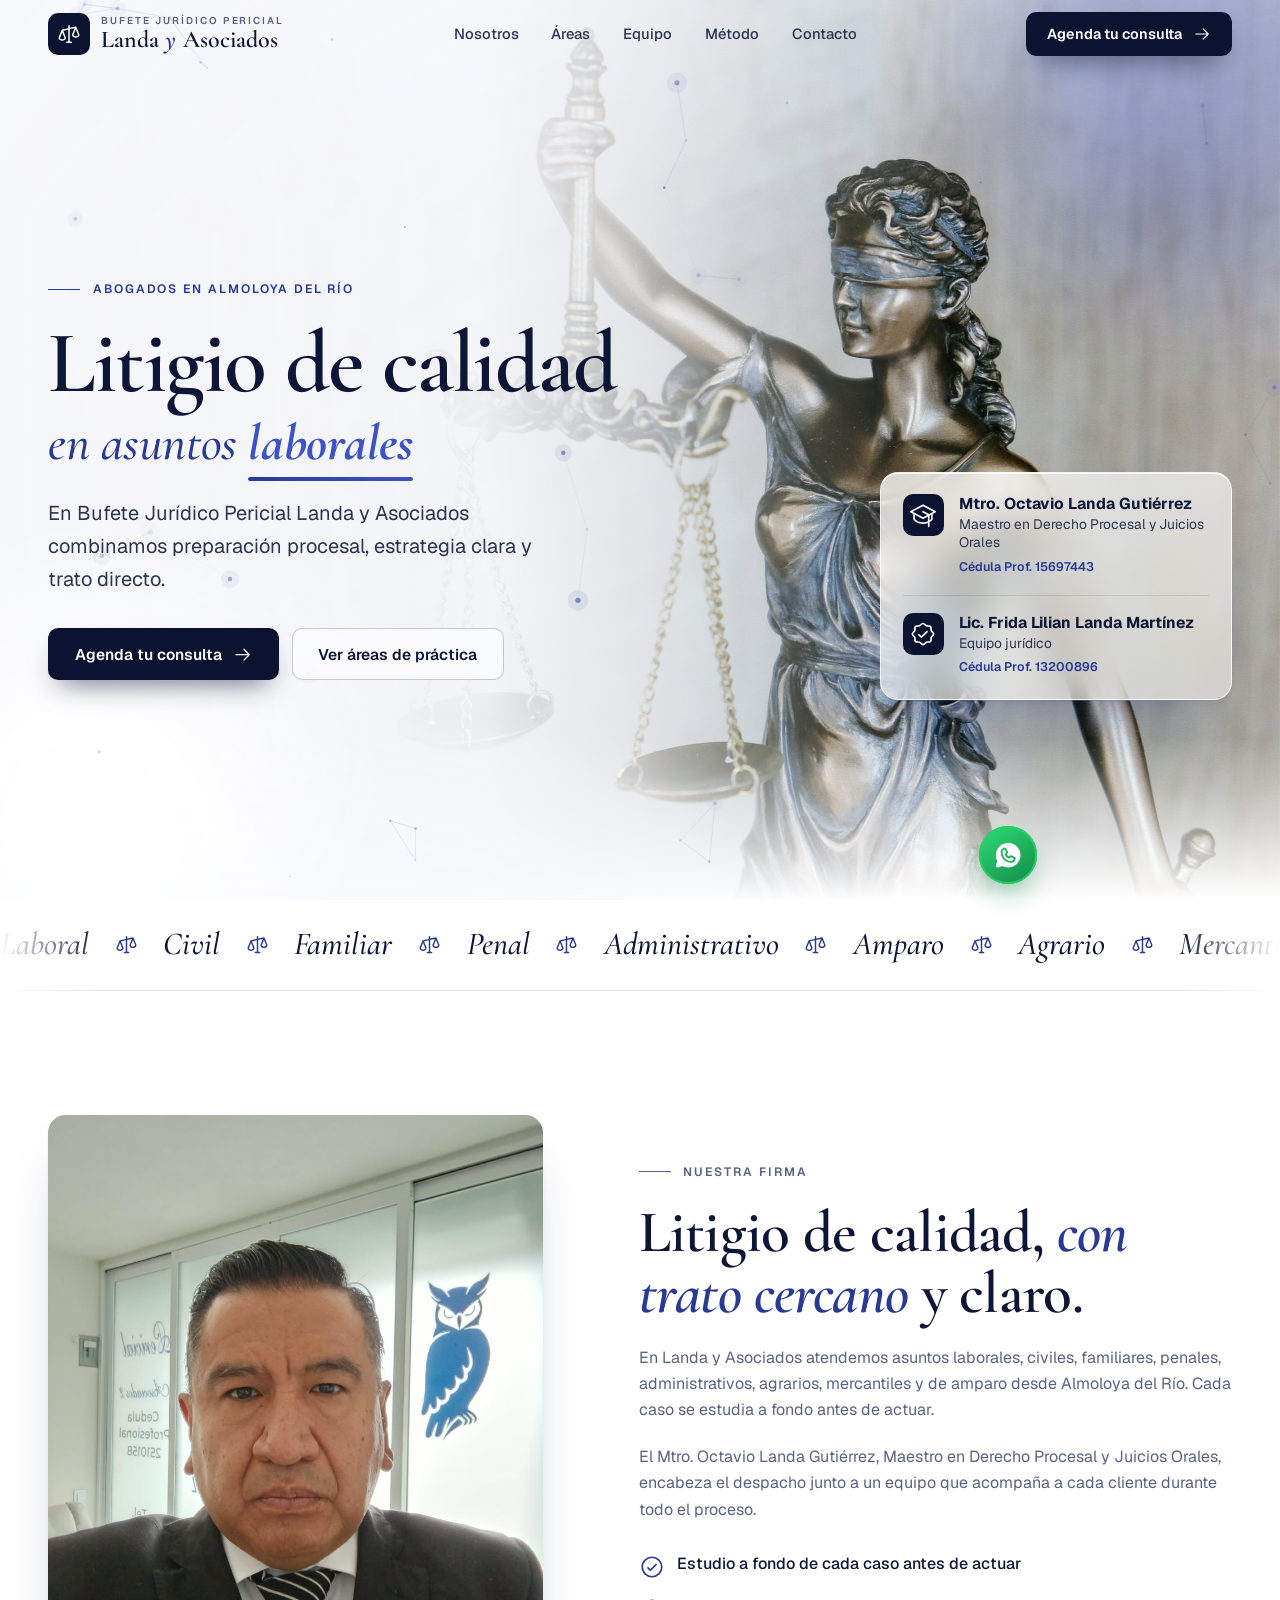
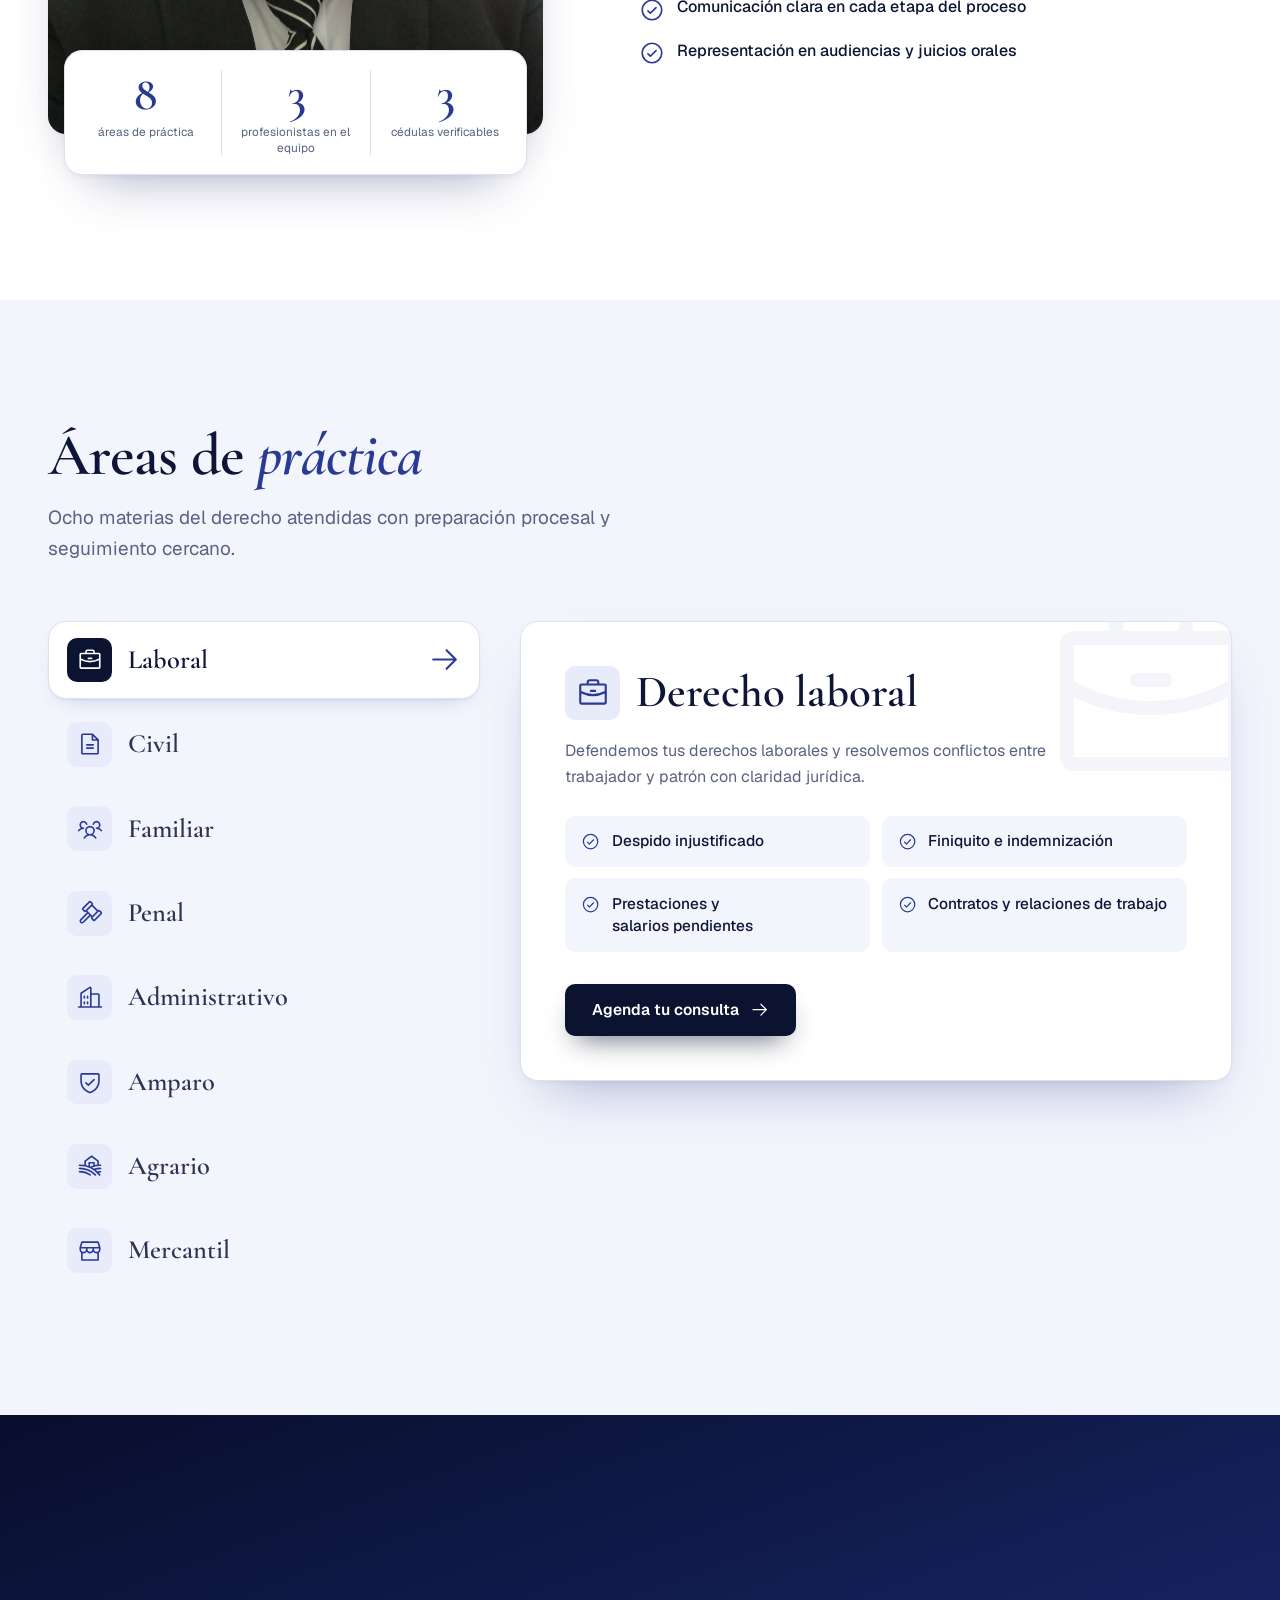
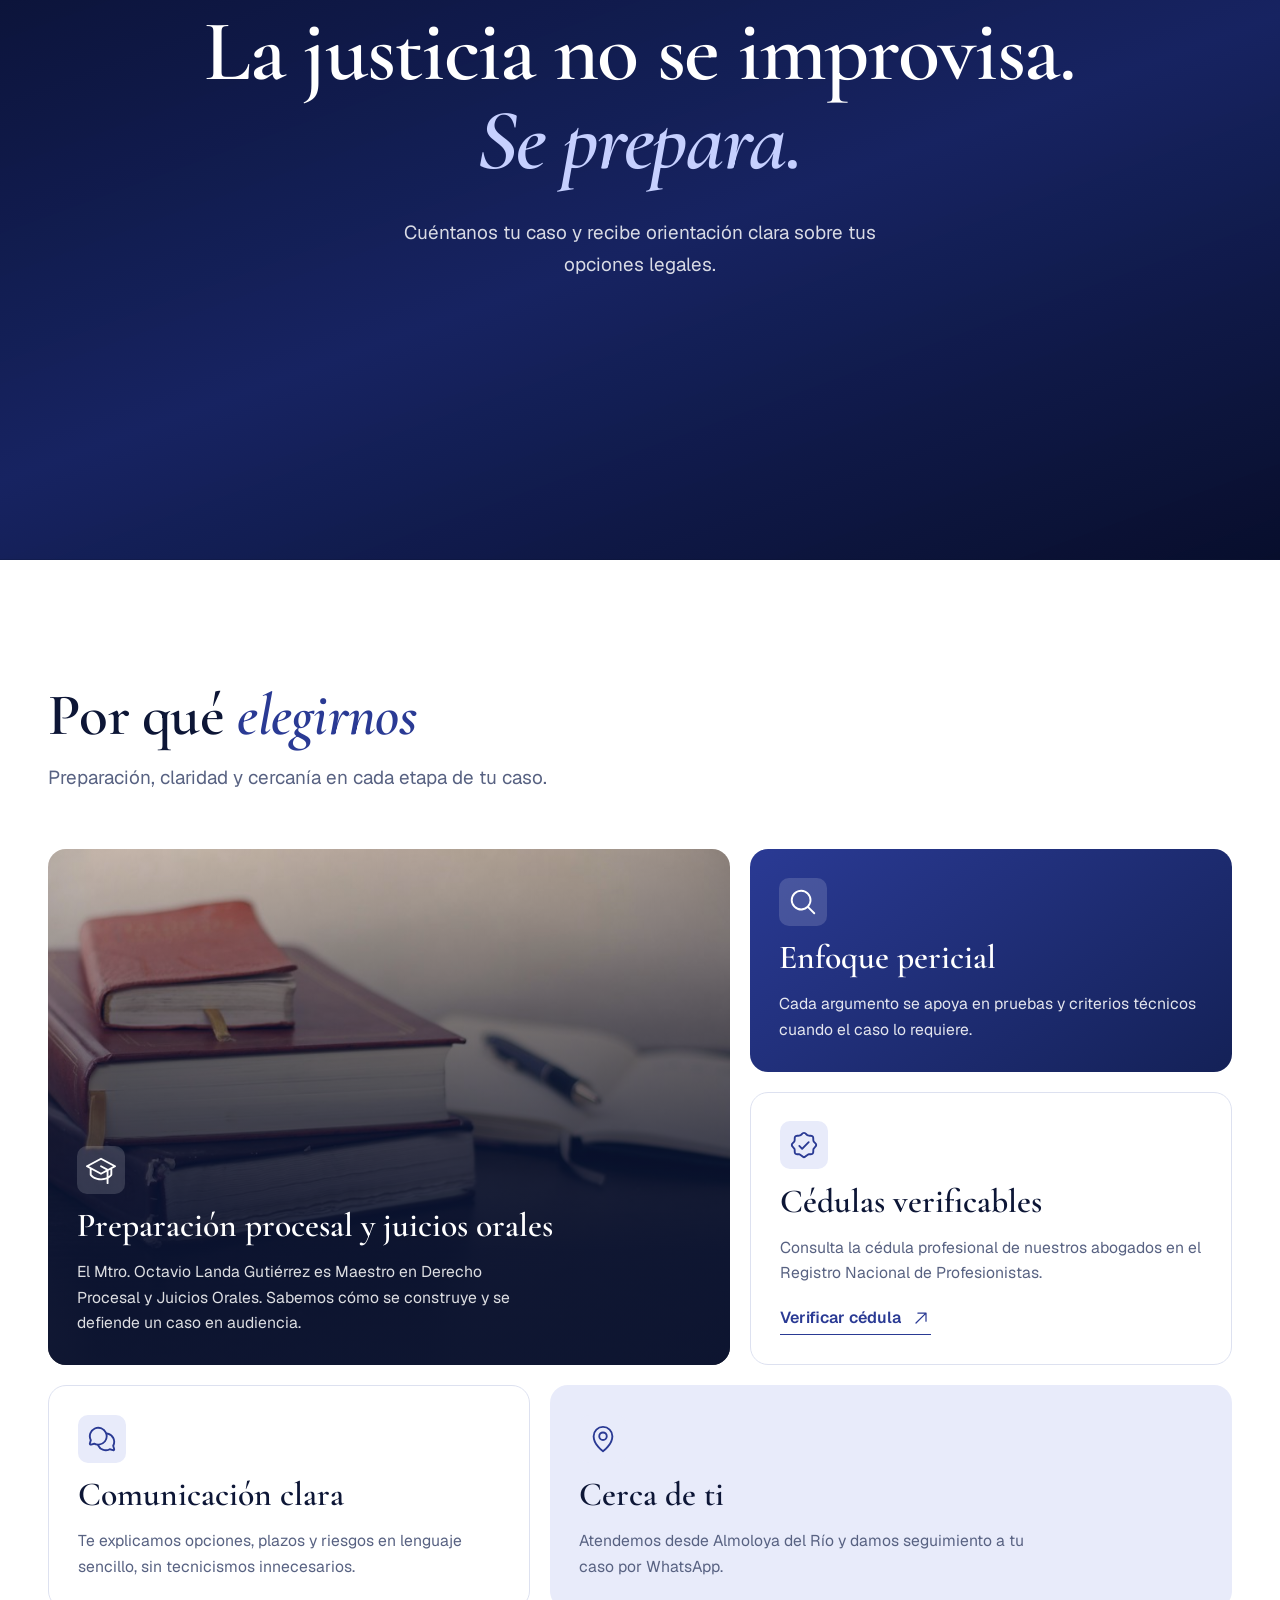
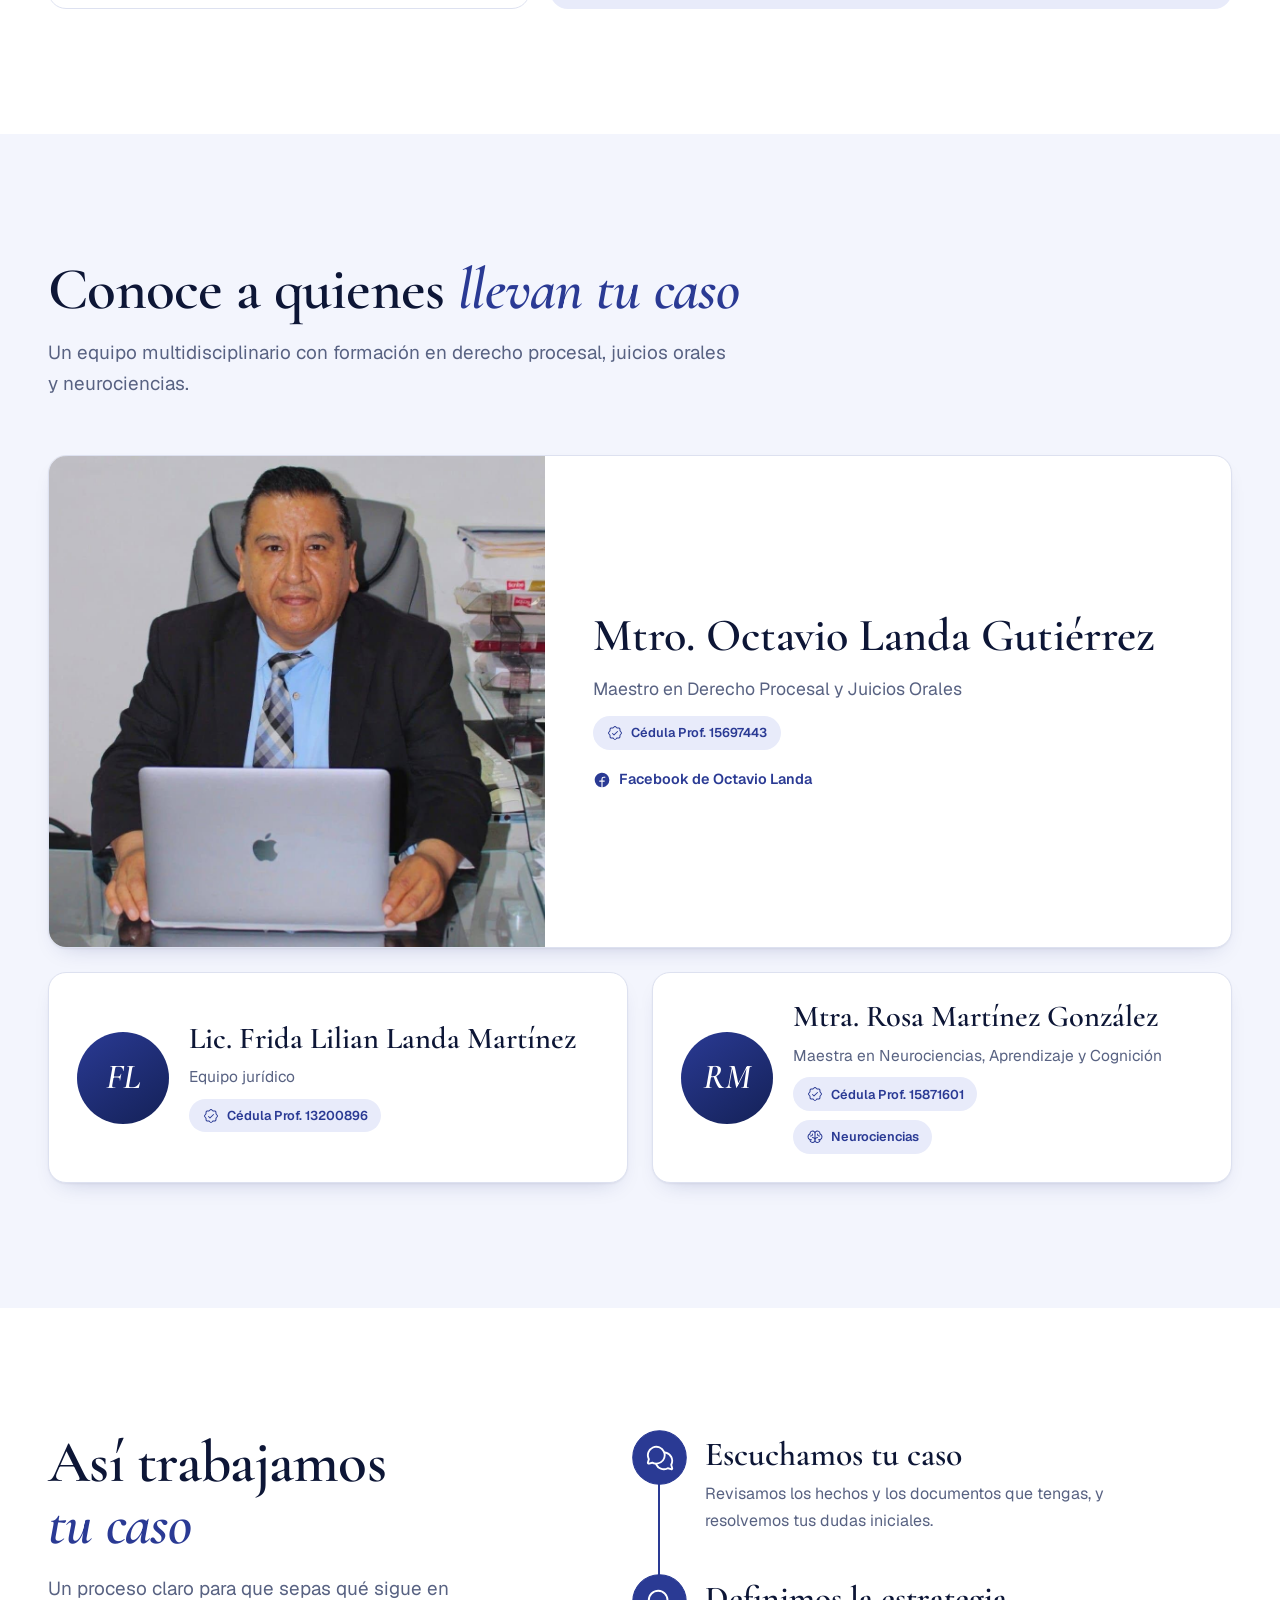
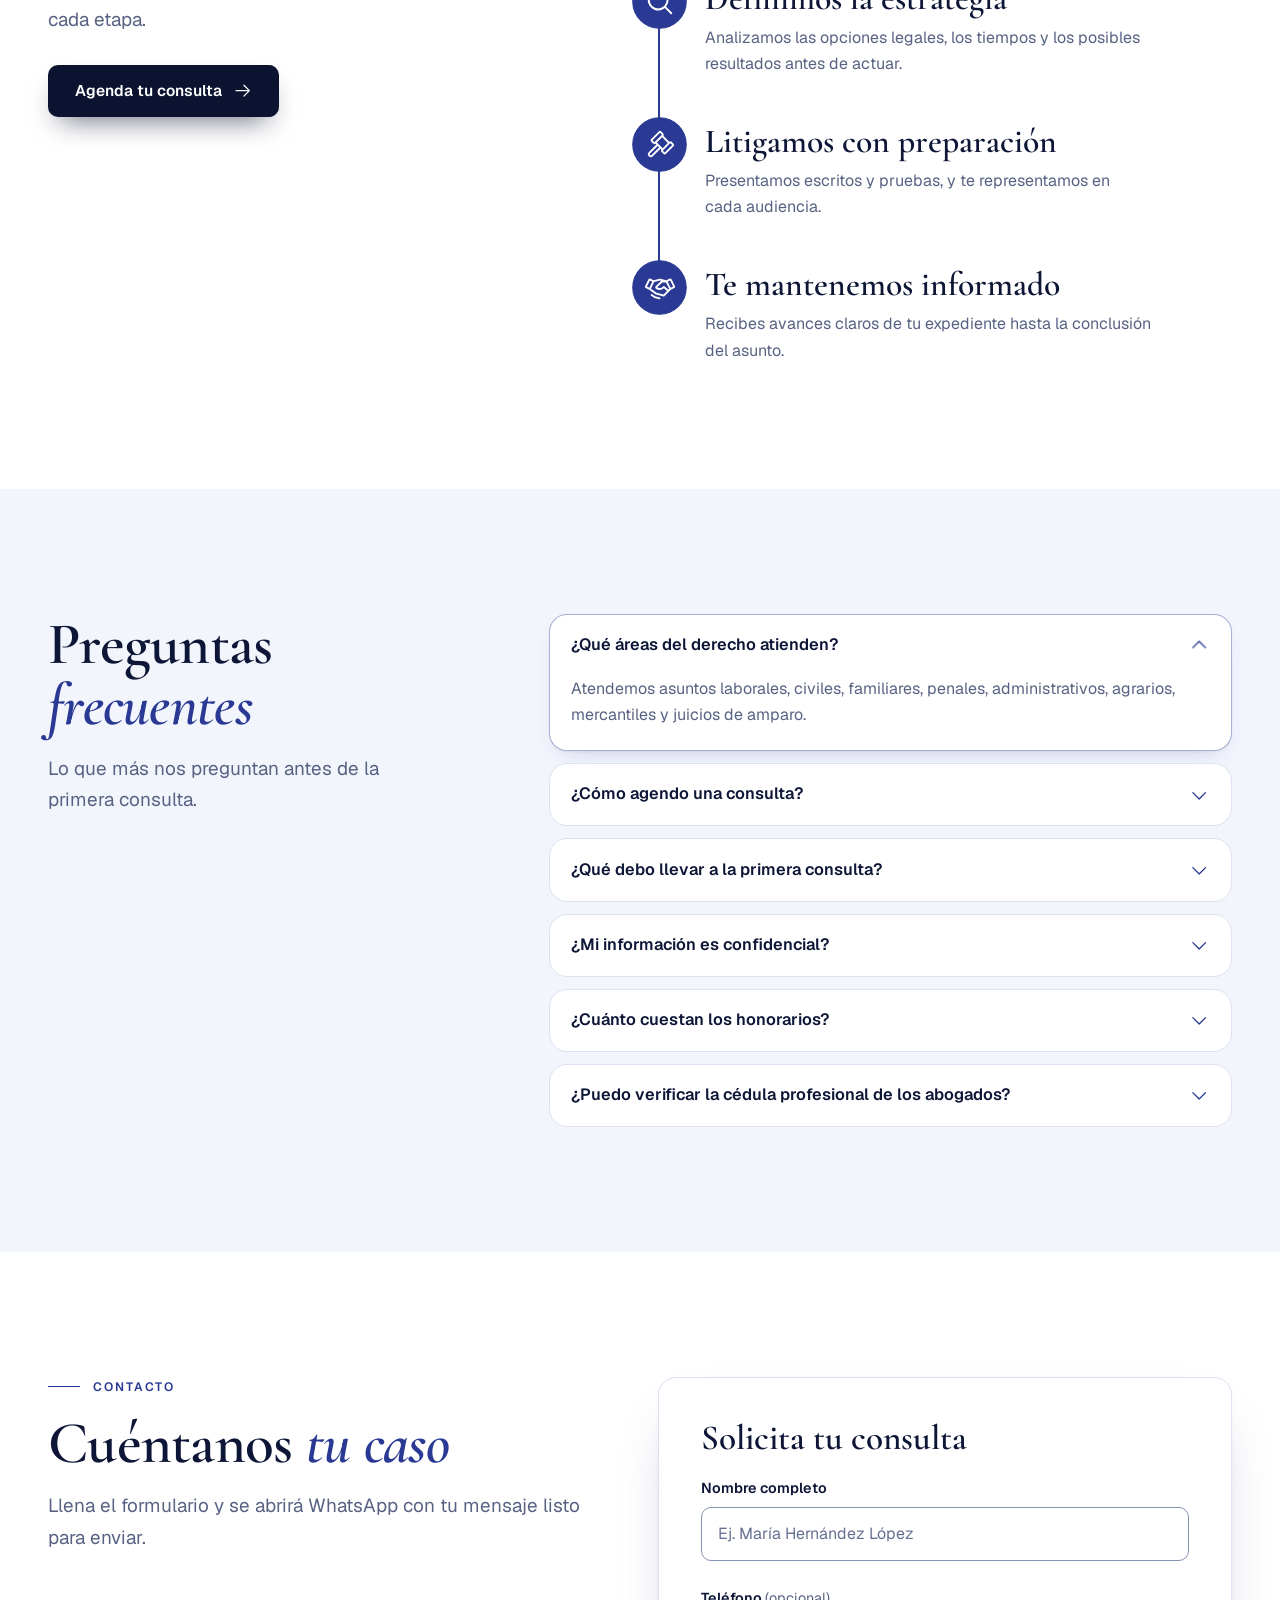
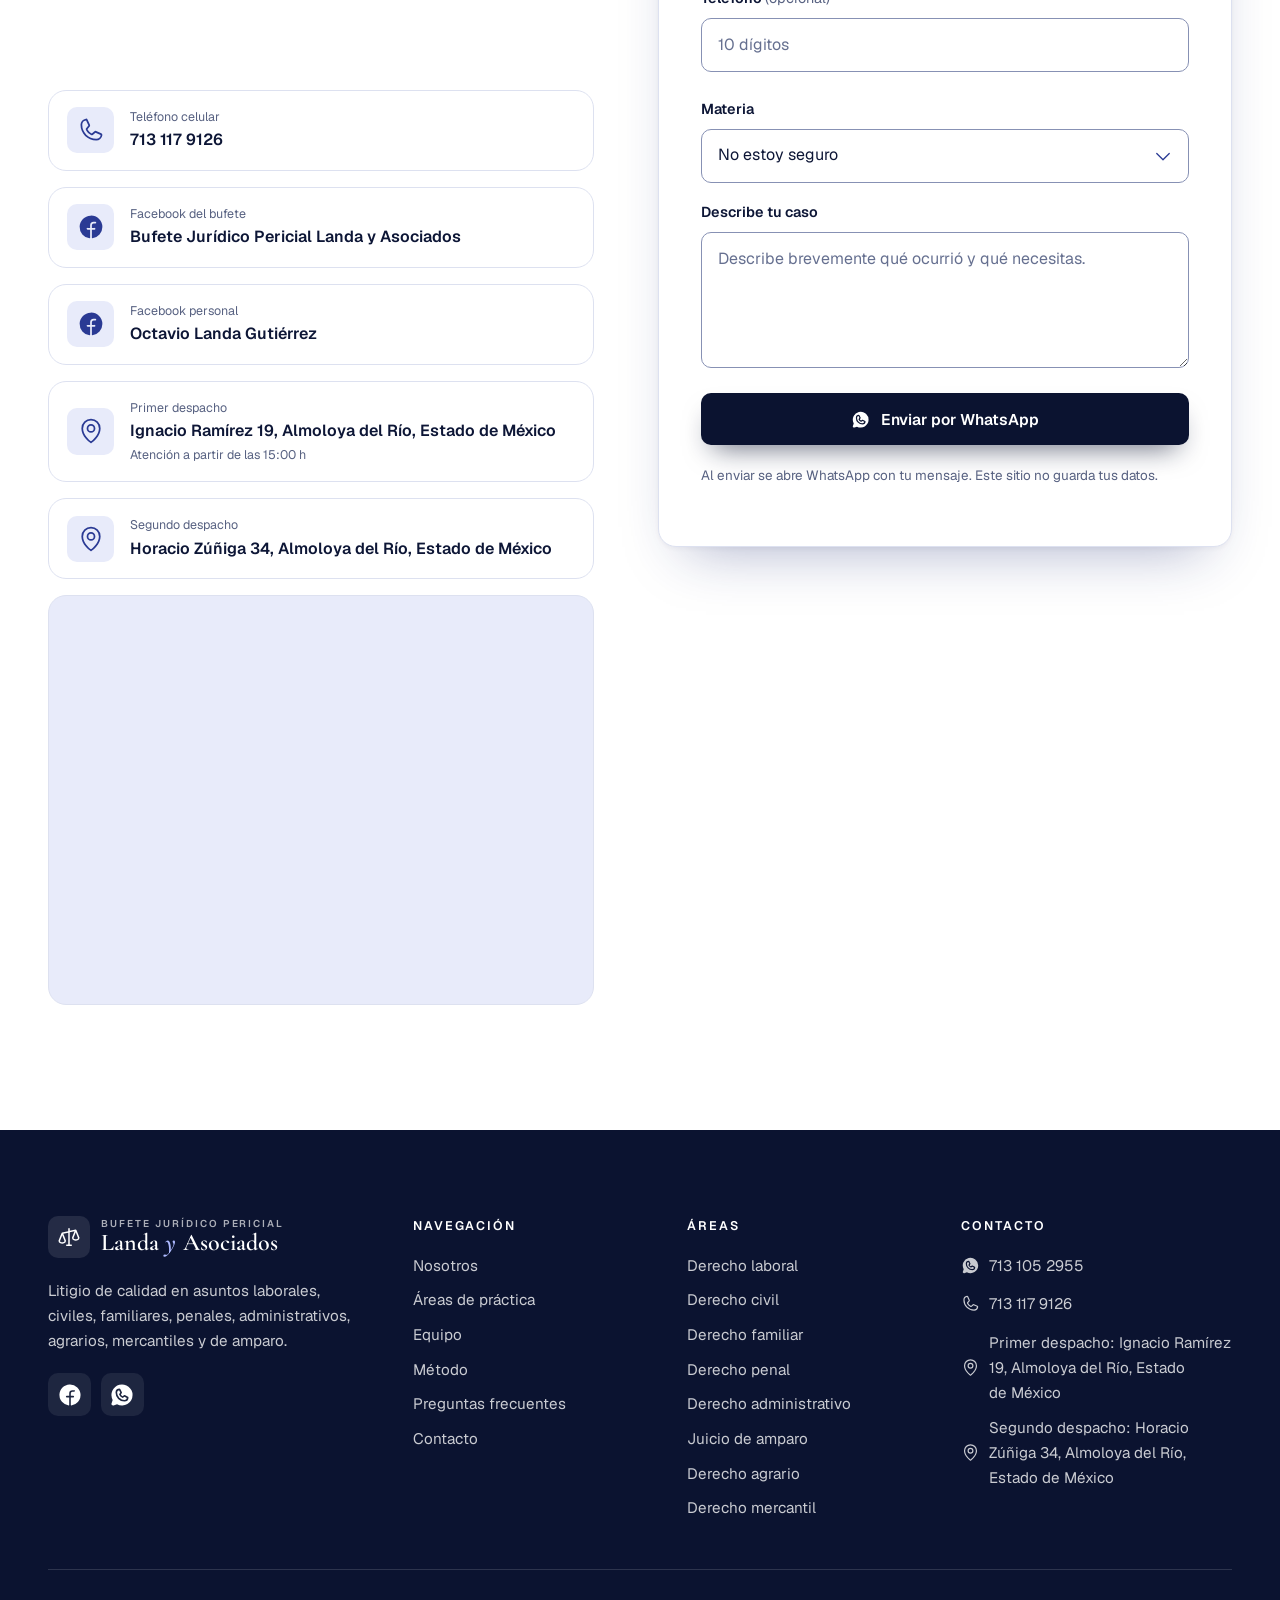
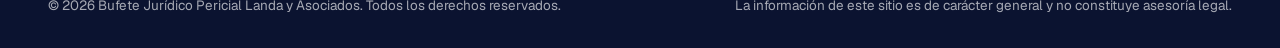
==== commit f7bc71ef: "actualizando pagina" ====
--- a/index.html
+++ b/index.html
@@ -6,7 +6,7 @@
 
   <!-- ===== SEO ===== -->
   <title>Abogados en Almoloya del Río | Bufete Jurídico Pericial Landa y Asociados</title>
-  <meta name="description" content="Abogados en Almoloya del Río, Edo. Méx. Litigio de calidad en asuntos laborales, civiles, familiares, penales, administrativos y amparo. Consulta por WhatsApp.">
+  <meta name="description" content="Abogados en Almoloya del Río, Edo. Méx. Litigio de calidad en asuntos laborales, civiles, familiares, penales, administrativos, agrarios, mercantiles y amparo. Consulta por WhatsApp.">
   <meta name="robots" content="index, follow, max-image-preview:large">
   <meta name="theme-color" content="#f8f9fd">
   <meta name="color-scheme" content="light">
@@ -17,7 +17,7 @@
   <meta property="og:locale" content="es_MX">
   <meta property="og:site_name" content="Bufete Jurídico Pericial Landa y Asociados">
   <meta property="og:title" content="Abogados en Almoloya del Río | Landa y Asociados">
-  <meta property="og:description" content="Litigio de calidad en asuntos laborales, civiles, familiares, penales, administrativos y amparo. Agenda tu consulta.">
+  <meta property="og:description" content="Litigio de calidad en asuntos laborales, civiles, familiares, penales, administrativos, agrarios, mercantiles y amparo. Agenda tu consulta.">
   <meta property="og:image" content="img/og-cover.jpg">
   <meta property="og:image:width" content="1200">
   <meta property="og:image:height" content="630">
@@ -55,10 +55,11 @@
         "@id": "#bufete",
         "name": "Bufete Jurídico Pericial Landa y Asociados",
         "alternateName": "Landa y Asociados",
-        "description": "Bufete de abogados en Almoloya del Río, Estado de México. Litigio de calidad en materia laboral, civil, familiar, penal, administrativa y amparo.",
+        "description": "Bufete de abogados en Almoloya del Río, Estado de México. Litigio de calidad en materia laboral, civil, familiar, penal, administrativa, agraria, mercantil y amparo.",
         "telephone": ["+52 713 105 2955", "+52 713 117 9126"],
         "address": {
           "@type": "PostalAddress",
+          "streetAddress": "Horacio Zúñiga 34",
           "addressLocality": "Almoloya del Río",
           "addressRegion": "Estado de México",
           "addressCountry": "MX"
@@ -66,7 +67,7 @@
         "geo": { "@type": "GeoCoordinates", "latitude": 19.1581059, "longitude": -99.4885559 },
         "hasMap": "https://maps.app.goo.gl/gFDHYx5vpFpHCTfm7",
         "areaServed": { "@type": "City", "name": "Almoloya del Río" },
-        "knowsAbout": ["Derecho laboral", "Derecho civil", "Derecho familiar", "Derecho penal", "Derecho administrativo", "Juicio de amparo", "Derecho procesal", "Juicios orales"],
+        "knowsAbout": ["Derecho laboral", "Derecho civil", "Derecho familiar", "Derecho penal", "Derecho administrativo", "Derecho agrario", "Derecho mercantil", "Juicio de amparo", "Derecho procesal", "Juicios orales"],
         "sameAs": [
           "https://www.facebook.com/share/1JVR1VUr8X/",
           "https://www.facebook.com/share/1EXdh7UYNw/"
@@ -80,7 +81,7 @@
       {
         "@type": "FAQPage",
         "mainEntity": [
-          { "@type": "Question", "name": "¿Qué áreas del derecho atienden?", "acceptedAnswer": { "@type": "Answer", "text": "Atendemos asuntos laborales, civiles, familiares, penales, administrativos y juicios de amparo." } },
+          { "@type": "Question", "name": "¿Qué áreas del derecho atienden?", "acceptedAnswer": { "@type": "Answer", "text": "Atendemos asuntos laborales, civiles, familiares, penales, administrativos, agrarios, mercantiles y juicios de amparo." } },
           { "@type": "Question", "name": "¿Cómo agendo una consulta?", "acceptedAnswer": { "@type": "Answer", "text": "Escríbenos por WhatsApp al 713 105 2955 o llena el formulario de esta página. Te responderemos para acordar el día y la hora." } },
           { "@type": "Question", "name": "¿Qué debo llevar a la primera consulta?", "acceptedAnswer": { "@type": "Answer", "text": "Una identificación oficial y los documentos relacionados con tu asunto: contratos, citatorios, notificaciones, resoluciones o escritos. Si aún no los reúnes, cuéntanos tu caso y te orientamos." } },
           { "@type": "Question", "name": "¿Mi información es confidencial?", "acceptedAnswer": { "@type": "Answer", "text": "Sí. Los abogados estamos obligados al secreto profesional, por lo que todo lo que nos compartas se maneja con estricta reserva." } },
@@ -238,6 +239,8 @@
           <span class="ribbon__item">Penal <svg class="icon" aria-hidden="true"><use href="#i-scales"/></svg></span>
           <span class="ribbon__item">Administrativo <svg class="icon" aria-hidden="true"><use href="#i-scales"/></svg></span>
           <span class="ribbon__item">Amparo <svg class="icon" aria-hidden="true"><use href="#i-scales"/></svg></span>
+          <span class="ribbon__item">Agrario <svg class="icon" aria-hidden="true"><use href="#i-scales"/></svg></span>
+          <span class="ribbon__item">Mercantil <svg class="icon" aria-hidden="true"><use href="#i-scales"/></svg></span>
           <span class="ribbon__item">Juicios orales <svg class="icon" aria-hidden="true"><use href="#i-scales"/></svg></span>
           <span class="ribbon__item">Pericial <svg class="icon" aria-hidden="true"><use href="#i-scales"/></svg></span>
         </div>
@@ -248,6 +251,8 @@
           <span class="ribbon__item">Penal <svg class="icon"><use href="#i-scales"/></svg></span>
           <span class="ribbon__item">Administrativo <svg class="icon"><use href="#i-scales"/></svg></span>
           <span class="ribbon__item">Amparo <svg class="icon"><use href="#i-scales"/></svg></span>
+          <span class="ribbon__item">Agrario <svg class="icon"><use href="#i-scales"/></svg></span>
+          <span class="ribbon__item">Mercantil <svg class="icon"><use href="#i-scales"/></svg></span>
           <span class="ribbon__item">Juicios orales <svg class="icon"><use href="#i-scales"/></svg></span>
           <span class="ribbon__item">Pericial <svg class="icon"><use href="#i-scales"/></svg></span>
         </div>
@@ -265,7 +270,7 @@
                  alt="Mtro. Octavio Landa Gutiérrez en su despacho de Almoloya del Río">
           </figure>
           <div class="about__stats" data-reveal="up" style="--d:.35s">
-            <div class="stat"><span class="stat__num" data-count="6">6</span><span class="stat__label">áreas de práctica</span></div>
+            <div class="stat"><span class="stat__num" data-count="8">8</span><span class="stat__label">áreas de práctica</span></div>
             <div class="stat"><span class="stat__num" data-count="3">3</span><span class="stat__label">profesionistas en el equipo</span></div>
             <div class="stat"><span class="stat__num" data-count="3">3</span><span class="stat__label">cédulas verificables</span></div>
           </div>
@@ -274,7 +279,7 @@
         <div class="about__body">
           <p class="eyebrow" data-reveal="up">Nuestra firma</p>
           <h2 class="title" id="nosotros-title" data-reveal="up" style="--d:.08s">Litigio de calidad, <em>con trato cercano</em> y claro.</h2>
-          <p data-reveal="up" style="--d:.16s">En Landa y Asociados atendemos asuntos laborales, civiles, familiares, penales, administrativos y de amparo desde Almoloya del Río. Cada caso se estudia a fondo antes de actuar.</p>
+          <p data-reveal="up" style="--d:.16s">En Landa y Asociados atendemos asuntos laborales, civiles, familiares, penales, administrativos, agrarios, mercantiles y de amparo desde Almoloya del Río. Cada caso se estudia a fondo antes de actuar.</p>
           <p data-reveal="up" style="--d:.22s">El Mtro. Octavio Landa Gutiérrez, Maestro en Derecho Procesal y Juicios Orales, encabeza el despacho junto a un equipo que acompaña a cada cliente durante todo el proceso.</p>
           <ul class="checks" data-reveal="up" style="--d:.3s">
             <li><svg class="icon" aria-hidden="true"><use href="#i-check-circle"/></svg>Estudio a fondo de cada caso antes de actuar</li>
@@ -293,7 +298,7 @@
       <div class="container">
         <div class="section__head">
           <h2 class="title" id="areas-title" data-reveal="up">Áreas de <em>práctica</em></h2>
-          <p class="lead" data-reveal="up" style="--d:.1s">Seis materias del derecho atendidas con preparación procesal y seguimiento cercano.</p>
+          <p class="lead" data-reveal="up" style="--d:.1s">Ocho materias del derecho atendidas con preparación procesal y seguimiento cercano.</p>
         </div>
 
         <div class="areas" data-reveal="up" style="--d:.15s">
@@ -322,6 +327,14 @@
               <span class="tab__label"><span class="tab__ico"><svg class="icon" aria-hidden="true"><use href="#i-shield-check"/></svg></span>Amparo</span>
               <svg class="icon tab__arrow" aria-hidden="true"><use href="#i-arrow-right"/></svg>
             </button>
+            <button class="tab" role="tab" id="tab-agrario" aria-controls="panel-agrario" aria-selected="false" tabindex="-1" type="button">
+              <span class="tab__label"><span class="tab__ico"><svg class="icon" aria-hidden="true"><use href="#i-farm"/></svg></span>Agrario</span>
+              <svg class="icon tab__arrow" aria-hidden="true"><use href="#i-arrow-right"/></svg>
+            </button>
+            <button class="tab" role="tab" id="tab-mercantil" aria-controls="panel-mercantil" aria-selected="false" tabindex="-1" type="button">
+              <span class="tab__label"><span class="tab__ico"><svg class="icon" aria-hidden="true"><use href="#i-storefront"/></svg></span>Mercantil</span>
+              <svg class="icon tab__arrow" aria-hidden="true"><use href="#i-arrow-right"/></svg>
+            </button>
           </div>
 
           <div class="areas__panels">
@@ -402,6 +415,32 @@
                 <li><svg class="icon" aria-hidden="true"><use href="#i-check-circle"/></svg>Defensa de derechos fundamentales</li>
               </ul>
               <a class="btn btn--primary" href="https://wa.me/527131052955" target="_blank" rel="noopener" data-wa data-wa-text="Hola, quisiera agendar una consulta sobre un juicio de amparo.">Agenda tu consulta <svg class="icon" aria-hidden="true"><use href="#i-arrow-right"/></svg></a>
+            </div>
+
+            <div class="panel" role="tabpanel" id="panel-agrario" aria-labelledby="tab-agrario" tabindex="0" hidden>
+              <svg class="panel__ghost" aria-hidden="true"><use href="#i-farm"/></svg>
+              <div class="panel__head"><span class="panel__ico"><svg class="icon" aria-hidden="true"><use href="#i-farm"/></svg></span><h3 class="panel__title">Derecho agrario</h3></div>
+              <p class="panel__lead">Defendemos tus derechos sobre la tierra ejidal, comunal y de propiedad rural con claridad jurídica.</p>
+              <ul class="panel__list">
+                <li><svg class="icon" aria-hidden="true"><use href="#i-check-circle"/></svg>Derechos ejidales y comunales</li>
+                <li><svg class="icon" aria-hidden="true"><use href="#i-check-circle"/></svg>Conflictos de linderos y posesión de parcelas</li>
+                <li><svg class="icon" aria-hidden="true"><use href="#i-check-circle"/></svg>Sucesión de derechos agrarios</li>
+                <li><svg class="icon" aria-hidden="true"><use href="#i-check-circle"/></svg>Juicios ante tribunales agrarios</li>
+              </ul>
+              <a class="btn btn--primary" href="https://wa.me/527131052955" target="_blank" rel="noopener" data-wa data-wa-text="Hola, quisiera agendar una consulta sobre un asunto agrario.">Agenda tu consulta <svg class="icon" aria-hidden="true"><use href="#i-arrow-right"/></svg></a>
+            </div>
+
+            <div class="panel" role="tabpanel" id="panel-mercantil" aria-labelledby="tab-mercantil" tabindex="0" hidden>
+              <svg class="panel__ghost" aria-hidden="true"><use href="#i-storefront"/></svg>
+              <div class="panel__head"><span class="panel__ico"><svg class="icon" aria-hidden="true"><use href="#i-storefront"/></svg></span><h3 class="panel__title">Derecho mercantil</h3></div>
+              <p class="panel__lead">Respaldamos a comerciantes, empresas y particulares en sus operaciones, cobros y conflictos comerciales.</p>
+              <ul class="panel__list">
+                <li><svg class="icon" aria-hidden="true"><use href="#i-check-circle"/></svg>Cobro de pagarés, cheques y títulos de crédito</li>
+                <li><svg class="icon" aria-hidden="true"><use href="#i-check-circle"/></svg>Contratos mercantiles</li>
+                <li><svg class="icon" aria-hidden="true"><use href="#i-check-circle"/></svg>Juicios ejecutivos y orales mercantiles</li>
+                <li><svg class="icon" aria-hidden="true"><use href="#i-check-circle"/></svg>Constitución y asesoría de sociedades</li>
+              </ul>
+              <a class="btn btn--primary" href="https://wa.me/527131052955" target="_blank" rel="noopener" data-wa data-wa-text="Hola, quisiera agendar una consulta sobre un asunto mercantil.">Agenda tu consulta <svg class="icon" aria-hidden="true"><use href="#i-arrow-right"/></svg></a>
             </div>
           </div>
         </div>
@@ -562,7 +601,7 @@
         <div class="acc" data-reveal="up" style="--d:.15s">
           <div class="acc__item is-open">
             <h3><button class="acc__btn" type="button" aria-expanded="true" aria-controls="faq-1" id="faq-b1">¿Qué áreas del derecho atienden? <svg class="icon" aria-hidden="true"><use href="#i-caret-down"/></svg></button></h3>
-            <div class="acc__panel" id="faq-1" role="region" aria-labelledby="faq-b1"><div class="acc__inner"><p>Atendemos asuntos laborales, civiles, familiares, penales, administrativos y juicios de amparo.</p></div></div>
+            <div class="acc__panel" id="faq-1" role="region" aria-labelledby="faq-b1"><div class="acc__inner"><p>Atendemos asuntos laborales, civiles, familiares, penales, administrativos, agrarios, mercantiles y juicios de amparo.</p></div></div>
           </div>
           <div class="acc__item">
             <h3><button class="acc__btn" type="button" aria-expanded="false" aria-controls="faq-2" id="faq-b2">¿Cómo agendo una consulta? <svg class="icon" aria-hidden="true"><use href="#i-caret-down"/></svg></button></h3>
@@ -625,6 +664,8 @@
                 <option value="penal">Penal</option>
                 <option value="administrativo">Administrativo</option>
                 <option value="de amparo">Amparo</option>
+                <option value="agrario">Agrario</option>
+                <option value="mercantil">Mercantil</option>
               </select>
               <svg class="icon" aria-hidden="true"><use href="#i-caret-down"/></svg>
             </div>
@@ -666,7 +707,7 @@
           </a>
           <a class="info" href="https://maps.app.goo.gl/gFDHYx5vpFpHCTfm7" target="_blank" rel="noopener" data-reveal="up" style="--d:.24s">
             <span class="info__ico"><svg class="icon" aria-hidden="true"><use href="#i-map-pin"/></svg></span>
-            <span><span class="info__label">Segundo despacho</span><span class="info__value">Almoloya del Río, Estado de México</span></span>
+            <span><span class="info__label">Segundo despacho</span><span class="info__value">Horacio Zúñiga 34, Almoloya del Río, Estado de México</span></span>
           </a>
           <div class="map" data-reveal="mask">
             <iframe title="Mapa de la ubicación del segundo despacho en Almoloya del Río" loading="lazy" referrerpolicy="no-referrer-when-downgrade"
@@ -691,7 +732,7 @@
               <span class="brand__name">Landa <em>y</em> Asociados</span>
             </span>
           </a>
-          <p class="footer__about">Litigio de calidad en asuntos laborales, civiles, familiares, penales, administrativos y de amparo.</p>
+          <p class="footer__about">Litigio de calidad en asuntos laborales, civiles, familiares, penales, administrativos, agrarios, mercantiles y de amparo.</p>
           <div class="footer__social">
             <a href="https://www.facebook.com/share/1JVR1VUr8X/" target="_blank" rel="noopener" aria-label="Facebook del bufete"><svg class="icon" aria-hidden="true"><use href="#i-facebook-logo"/></svg></a>
             <a href="https://wa.me/527131052955" target="_blank" rel="noopener" data-wa aria-label="WhatsApp"><svg class="icon" aria-hidden="true"><use href="#i-whatsapp-logo"/></svg></a>
@@ -719,6 +760,8 @@
             <li><a href="#areas" data-area="penal">Derecho penal</a></li>
             <li><a href="#areas" data-area="administrativo">Derecho administrativo</a></li>
             <li><a href="#areas" data-area="amparo">Juicio de amparo</a></li>
+            <li><a href="#areas" data-area="agrario">Derecho agrario</a></li>
+            <li><a href="#areas" data-area="mercantil">Derecho mercantil</a></li>
           </ul>
         </div>
 
@@ -729,7 +772,7 @@
               <li><a href="https://wa.me/527131052955" target="_blank" rel="noopener" data-wa><svg class="icon" aria-hidden="true"><use href="#i-whatsapp-logo"/></svg>713 105 2955</a></li>
               <li><a href="tel:+527131179126"><svg class="icon" aria-hidden="true"><use href="#i-phone"/></svg>713 117 9126</a></li>
               <li><a href="https://www.google.com/maps/search/?api=1&amp;query=Ignacio+Ram%C3%ADrez+19%2C+Almoloya+del+R%C3%ADo%2C+Estado+de+M%C3%A9xico" target="_blank" rel="noopener"><svg class="icon" aria-hidden="true"><use href="#i-map-pin"/></svg>Primer despacho: Ignacio Ramírez 19, Almoloya del Río, Estado de México</a></li>
-              <li><a href="https://maps.app.goo.gl/gFDHYx5vpFpHCTfm7" target="_blank" rel="noopener"><svg class="icon" aria-hidden="true"><use href="#i-map-pin"/></svg>Segundo despacho: Almoloya del Río, Estado de México</a></li>
+              <li><a href="https://maps.app.goo.gl/gFDHYx5vpFpHCTfm7" target="_blank" rel="noopener"><svg class="icon" aria-hidden="true"><use href="#i-map-pin"/></svg>Segundo despacho: Horacio Zúñiga 34, Almoloya del Río, Estado de México</a></li>
             </ul>
           </address>
         </div>
@@ -753,7 +796,7 @@
   </aside>
 
   <!-- Sprite de iconos Phosphor (MIT) -->
-  <svg xmlns="http://www.w3.org/2000/svg" width="0" height="0" style="position:absolute" aria-hidden="true" focusable="false"><symbol id="i-arrow-right" viewBox="0 0 256 256"><path d="M221.66,133.66l-72,72a8,8,0,0,1-11.32-11.32L196.69,136H40a8,8,0,0,1,0-16H196.69L138.34,61.66a8,8,0,0,1,11.32-11.32l72,72A8,8,0,0,1,221.66,133.66Z"/></symbol><symbol id="i-arrow-up-right" viewBox="0 0 256 256"><path d="M200,64V168a8,8,0,0,1-16,0V83.31L69.66,197.66a8,8,0,0,1-11.32-11.32L172.69,72H88a8,8,0,0,1,0-16H192A8,8,0,0,1,200,64Z"/></symbol><symbol id="i-brain" viewBox="0 0 256 256"><path d="M248,124a56.11,56.11,0,0,0-32-50.61V72a48,48,0,0,0-88-26.49A48,48,0,0,0,40,72v1.39a56,56,0,0,0,0,101.2V176a48,48,0,0,0,88,26.49A48,48,0,0,0,216,176v-1.41A56.09,56.09,0,0,0,248,124ZM88,208a32,32,0,0,1-31.81-28.56A55.87,55.87,0,0,0,64,180h8a8,8,0,0,0,0-16H64A40,40,0,0,1,50.67,86.27,8,8,0,0,0,56,78.73V72a32,32,0,0,1,64,0v68.26A47.8,47.8,0,0,0,88,128a8,8,0,0,0,0,16,32,32,0,0,1,0,64Zm104-44h-8a8,8,0,0,0,0,16h8a55.87,55.87,0,0,0,7.81-.56A32,32,0,1,1,168,144a8,8,0,0,0,0-16,47.8,47.8,0,0,0-32,12.26V72a32,32,0,0,1,64,0v6.73a8,8,0,0,0,5.33,7.54A40,40,0,0,1,192,164Zm16-52a8,8,0,0,1-8,8h-4a36,36,0,0,1-36-36V80a8,8,0,0,1,16,0v4a20,20,0,0,0,20,20h4A8,8,0,0,1,208,112ZM60,120H56a8,8,0,0,1,0-16h4A20,20,0,0,0,80,84V80a8,8,0,0,1,16,0v4A36,36,0,0,1,60,120Z"/></symbol><symbol id="i-briefcase" viewBox="0 0 256 256"><path d="M216,56H176V48a24,24,0,0,0-24-24H104A24,24,0,0,0,80,48v8H40A16,16,0,0,0,24,72V200a16,16,0,0,0,16,16H216a16,16,0,0,0,16-16V72A16,16,0,0,0,216,56ZM96,48a8,8,0,0,1,8-8h48a8,8,0,0,1,8,8v8H96ZM216,72v41.61A184,184,0,0,1,128,136a184.07,184.07,0,0,1-88-22.38V72Zm0,128H40V131.64A200.19,200.19,0,0,0,128,152a200.25,200.25,0,0,0,88-20.37V200ZM104,112a8,8,0,0,1,8-8h32a8,8,0,0,1,0,16H112A8,8,0,0,1,104,112Z"/></symbol><symbol id="i-buildings" viewBox="0 0 256 256"><path d="M240,208H224V96a16,16,0,0,0-16-16H144V32a16,16,0,0,0-24.88-13.32L39.12,72A16,16,0,0,0,32,85.34V208H16a8,8,0,0,0,0,16H240a8,8,0,0,0,0-16ZM208,96V208H144V96ZM48,85.34,128,32V208H48ZM112,112v16a8,8,0,0,1-16,0V112a8,8,0,1,1,16,0Zm-32,0v16a8,8,0,0,1-16,0V112a8,8,0,1,1,16,0Zm0,56v16a8,8,0,0,1-16,0V168a8,8,0,0,1,16,0Zm32,0v16a8,8,0,0,1-16,0V168a8,8,0,0,1,16,0Z"/></symbol><symbol id="i-caret-down" viewBox="0 0 256 256"><path d="M213.66,101.66l-80,80a8,8,0,0,1-11.32,0l-80-80A8,8,0,0,1,53.66,90.34L128,164.69l74.34-74.35a8,8,0,0,1,11.32,11.32Z"/></symbol><symbol id="i-chats-circle" viewBox="0 0 256 256"><path d="M232.07,186.76a80,80,0,0,0-62.5-114.17A80,80,0,1,0,23.93,138.76l-7.27,24.71a16,16,0,0,0,19.87,19.87l24.71-7.27a80.39,80.39,0,0,0,25.18,7.35,80,80,0,0,0,108.34,40.65l24.71,7.27a16,16,0,0,0,19.87-19.86ZM62,159.5a8.28,8.28,0,0,0-2.26.32L32,168l8.17-27.76a8,8,0,0,0-.63-6,64,64,0,1,1,26.26,26.26A8,8,0,0,0,62,159.5Zm153.79,28.73L224,216l-27.76-8.17a8,8,0,0,0-6,.63,64.05,64.05,0,0,1-85.87-24.88A79.93,79.93,0,0,0,174.7,89.71a64,64,0,0,1,41.75,92.48A8,8,0,0,0,215.82,188.23Z"/></symbol><symbol id="i-check-circle" viewBox="0 0 256 256"><path d="M173.66,98.34a8,8,0,0,1,0,11.32l-56,56a8,8,0,0,1-11.32,0l-24-24a8,8,0,0,1,11.32-11.32L112,148.69l50.34-50.35A8,8,0,0,1,173.66,98.34ZM232,128A104,104,0,1,1,128,24,104.11,104.11,0,0,1,232,128Zm-16,0a88,88,0,1,0-88,88A88.1,88.1,0,0,0,216,128Z"/></symbol><symbol id="i-facebook-logo" viewBox="0 0 256 256"><path d="M232,128a104.16,104.16,0,0,1-91.55,103.26,4,4,0,0,1-4.45-4V152h24a8,8,0,0,0,8-8.53,8.17,8.17,0,0,0-8.25-7.47H136V112a16,16,0,0,1,16-16h16a8,8,0,0,0,8-8.53A8.17,8.17,0,0,0,167.73,80H152a32,32,0,0,0-32,32v24H96a8,8,0,0,0-8,8.53A8.17,8.17,0,0,0,96.27,152H120v75.28a4,4,0,0,1-4.44,4A104.15,104.15,0,0,1,24.07,124.09c2-54,45.74-97.9,99.78-100A104.12,104.12,0,0,1,232,128Z"/></symbol><symbol id="i-file-text" viewBox="0 0 256 256"><path d="M213.66,82.34l-56-56A8,8,0,0,0,152,24H56A16,16,0,0,0,40,40V216a16,16,0,0,0,16,16H200a16,16,0,0,0,16-16V88A8,8,0,0,0,213.66,82.34ZM160,51.31,188.69,80H160ZM200,216H56V40h88V88a8,8,0,0,0,8,8h48V216Zm-32-80a8,8,0,0,1-8,8H96a8,8,0,0,1,0-16h64A8,8,0,0,1,168,136Zm0,32a8,8,0,0,1-8,8H96a8,8,0,0,1,0-16h64A8,8,0,0,1,168,168Z"/></symbol><symbol id="i-gavel" viewBox="0 0 256 256"><path d="M243.32,116.69l-16-16a16,16,0,0,0-20.84-1.53L156.84,49.52a16,16,0,0,0-1.52-20.84l-16-16a16,16,0,0,0-22.63,0l-64,64a16,16,0,0,0,0,22.63l16,16a16,16,0,0,0,20.83,1.52L96.69,124,31.31,189.38A25,25,0,0,0,66.63,224.7L132,159.32l7.17,7.16a16,16,0,0,0,1.52,20.84l16,16a16,16,0,0,0,22.63,0l64-64A16,16,0,0,0,243.32,116.69ZM80,104,64,88l64-64,16,16ZM55.32,213.38a9,9,0,0,1-12.69,0,9,9,0,0,1,0-12.68L108,135.32,120.69,148ZM101,105.66,145.66,61,195,110.34,150.35,155ZM168,192l-16-16,4-4h0l56-56h0l4-4,16,16Z"/></symbol><symbol id="i-graduation-cap" viewBox="0 0 256 256"><path d="M251.76,88.94l-120-64a8,8,0,0,0-7.52,0l-120,64a8,8,0,0,0,0,14.12L32,117.87v48.42a15.91,15.91,0,0,0,4.06,10.65C49.16,191.53,78.51,216,128,216a130,130,0,0,0,48-8.76V240a8,8,0,0,0,16,0V199.51a115.63,115.63,0,0,0,27.94-22.57A15.91,15.91,0,0,0,224,166.29V117.87l27.76-14.81a8,8,0,0,0,0-14.12ZM128,200c-43.27,0-68.72-21.14-80-33.71V126.4l76.24,40.66a8,8,0,0,0,7.52,0L176,143.47v46.34C163.4,195.69,147.52,200,128,200Zm80-33.75a97.83,97.83,0,0,1-16,14.25V134.93l16-8.53ZM188,118.94l-.22-.13-56-29.87a8,8,0,0,0-7.52,14.12L171,128l-43,22.93L25,96,128,41.07,231,96Z"/></symbol><symbol id="i-handshake" viewBox="0 0 256 256"><path d="M254.3,107.91,228.78,56.85a16,16,0,0,0-21.47-7.15L182.44,62.13,130.05,48.27a8.14,8.14,0,0,0-4.1,0L73.56,62.13,48.69,49.7a16,16,0,0,0-21.47,7.15L1.7,107.9a16,16,0,0,0,7.15,21.47l27,13.51,55.49,39.63a8.06,8.06,0,0,0,2.71,1.25l64,16a8,8,0,0,0,7.6-2.1l55.07-55.08,26.42-13.21a16,16,0,0,0,7.15-21.46Zm-54.89,33.37L165,113.72a8,8,0,0,0-10.68.61C136.51,132.27,116.66,130,104,122L147.24,80h31.81l27.21,54.41ZM41.53,64,62,74.22,36.43,125.27,16,115.06Zm116,119.13L99.42,168.61l-49.2-35.14,28-56L128,64.28l9.8,2.59-45,43.68-.08.09a16,16,0,0,0,2.72,24.81c20.56,13.13,45.37,11,64.91-5L188,152.66Zm62-57.87-25.52-51L214.47,64,240,115.06Zm-87.75,92.67a8,8,0,0,1-7.75,6.06,8.13,8.13,0,0,1-1.95-.24L80.41,213.33a7.89,7.89,0,0,1-2.71-1.25L51.35,193.26a8,8,0,0,1,9.3-13l25.11,17.94L126,208.24A8,8,0,0,1,131.82,217.94Z"/></symbol><symbol id="i-list" viewBox="0 0 256 256"><path d="M224,128a8,8,0,0,1-8,8H40a8,8,0,0,1,0-16H216A8,8,0,0,1,224,128ZM40,72H216a8,8,0,0,0,0-16H40a8,8,0,0,0,0,16ZM216,184H40a8,8,0,0,0,0,16H216a8,8,0,0,0,0-16Z"/></symbol><symbol id="i-magnifying-glass" viewBox="0 0 256 256"><path d="M229.66,218.34l-50.07-50.06a88.11,88.11,0,1,0-11.31,11.31l50.06,50.07a8,8,0,0,0,11.32-11.32ZM40,112a72,72,0,1,1,72,72A72.08,72.08,0,0,1,40,112Z"/></symbol><symbol id="i-map-pin" viewBox="0 0 256 256"><path d="M128,64a40,40,0,1,0,40,40A40,40,0,0,0,128,64Zm0,64a24,24,0,1,1,24-24A24,24,0,0,1,128,128Zm0-112a88.1,88.1,0,0,0-88,88c0,31.4,14.51,64.68,42,96.25a254.19,254.19,0,0,0,41.45,38.3,8,8,0,0,0,9.18,0A254.19,254.19,0,0,0,174,200.25c27.45-31.57,42-64.85,42-96.25A88.1,88.1,0,0,0,128,16Zm0,206c-16.53-13-72-60.75-72-118a72,72,0,0,1,144,0C200,161.23,144.53,209,128,222Z"/></symbol><symbol id="i-phone" viewBox="0 0 256 256"><path d="M222.37,158.46l-47.11-21.11-.13-.06a16,16,0,0,0-15.17,1.4,8.12,8.12,0,0,0-.75.56L134.87,160c-15.42-7.49-31.34-23.29-38.83-38.51l20.78-24.71c.2-.25.39-.5.57-.77a16,16,0,0,0,1.32-15.06l0-.12L97.54,33.64a16,16,0,0,0-16.62-9.52A56.26,56.26,0,0,0,32,80c0,79.4,64.6,144,144,144a56.26,56.26,0,0,0,55.88-48.92A16,16,0,0,0,222.37,158.46ZM176,208A128.14,128.14,0,0,1,48,80,40.2,40.2,0,0,1,82.87,40a.61.61,0,0,0,0,.12l21,47L83.2,111.86a6.13,6.13,0,0,0-.57.77,16,16,0,0,0-1,15.7c9.06,18.53,27.73,37.06,46.46,46.11a16,16,0,0,0,15.75-1.14,8.44,8.44,0,0,0,.74-.56L168.89,152l47,21.05h0s.08,0,.11,0A40.21,40.21,0,0,1,176,208Z"/></symbol><symbol id="i-scales" viewBox="0 0 256 256"><path d="M239.43,133l-32-80h0a8,8,0,0,0-9.16-4.84L136,62V40a8,8,0,0,0-16,0V65.58L54.26,80.19A8,8,0,0,0,48.57,85h0v.06L16.57,165a7.92,7.92,0,0,0-.57,3c0,23.31,24.54,32,40,32s40-8.69,40-32a7.92,7.92,0,0,0-.57-3L66.92,93.77,120,82V208H104a8,8,0,0,0,0,16h48a8,8,0,0,0,0-16H136V78.42L187,67.1,160.57,133a7.92,7.92,0,0,0-.57,3c0,23.31,24.54,32,40,32s40-8.69,40-32A7.92,7.92,0,0,0,239.43,133ZM56,184c-7.53,0-22.76-3.61-23.93-14.64L56,109.54l23.93,59.82C78.76,180.39,63.53,184,56,184Zm144-32c-7.53,0-22.76-3.61-23.93-14.64L200,77.54l23.93,59.82C222.76,148.39,207.53,152,200,152Z"/></symbol><symbol id="i-seal-check" viewBox="0 0 256 256"><path d="M225.86,102.82c-3.77-3.94-7.67-8-9.14-11.57-1.36-3.27-1.44-8.69-1.52-13.94-.15-9.76-.31-20.82-8-28.51s-18.75-7.85-28.51-8c-5.25-.08-10.67-.16-13.94-1.52-3.56-1.47-7.63-5.37-11.57-9.14C146.28,23.51,138.44,16,128,16s-18.27,7.51-25.18,14.14c-3.94,3.77-8,7.67-11.57,9.14C88,40.64,82.56,40.72,77.31,40.8c-9.76.15-20.82.31-28.51,8S41,67.55,40.8,77.31c-.08,5.25-.16,10.67-1.52,13.94-1.47,3.56-5.37,7.63-9.14,11.57C23.51,109.72,16,117.56,16,128s7.51,18.27,14.14,25.18c3.77,3.94,7.67,8,9.14,11.57,1.36,3.27,1.44,8.69,1.52,13.94.15,9.76.31,20.82,8,28.51s18.75,7.85,28.51,8c5.25.08,10.67.16,13.94,1.52,3.56,1.47,7.63,5.37,11.57,9.14C109.72,232.49,117.56,240,128,240s18.27-7.51,25.18-14.14c3.94-3.77,8-7.67,11.57-9.14,3.27-1.36,8.69-1.44,13.94-1.52,9.76-.15,20.82-.31,28.51-8s7.85-18.75,8-28.51c.08-5.25.16-10.67,1.52-13.94,1.47-3.56,5.37-7.63,9.14-11.57C232.49,146.28,240,138.44,240,128S232.49,109.73,225.86,102.82Zm-11.55,39.29c-4.79,5-9.75,10.17-12.38,16.52-2.52,6.1-2.63,13.07-2.73,19.82-.1,7-.21,14.33-3.32,17.43s-10.39,3.22-17.43,3.32c-6.75.1-13.72.21-19.82,2.73-6.35,2.63-11.52,7.59-16.52,12.38S132,224,128,224s-9.15-4.92-14.11-9.69-10.17-9.75-16.52-12.38c-6.1-2.52-13.07-2.63-19.82-2.73-7-.1-14.33-.21-17.43-3.32s-3.22-10.39-3.32-17.43c-.1-6.75-.21-13.72-2.73-19.82-2.63-6.35-7.59-11.52-12.38-16.52S32,132,32,128s4.92-9.15,9.69-14.11,9.75-10.17,12.38-16.52c2.52-6.1,2.63-13.07,2.73-19.82.1-7,.21-14.33,3.32-17.43S70.51,56.9,77.55,56.8c6.75-.1,13.72-.21,19.82-2.73,6.35-2.63,11.52-7.59,16.52-12.38S124,32,128,32s9.15,4.92,14.11,9.69,10.17,9.75,16.52,12.38c6.1,2.52,13.07,2.63,19.82,2.73,7,.1,14.33.21,17.43,3.32s3.22,10.39,3.32,17.43c.1,6.75.21,13.72,2.73,19.82,2.63,6.35,7.59,11.52,12.38,16.52S224,124,224,128,219.08,137.15,214.31,142.11ZM173.66,98.34a8,8,0,0,1,0,11.32l-56,56a8,8,0,0,1-11.32,0l-24-24a8,8,0,0,1,11.32-11.32L112,148.69l50.34-50.35A8,8,0,0,1,173.66,98.34Z"/></symbol><symbol id="i-shield-check" viewBox="0 0 256 256"><path d="M208,40H48A16,16,0,0,0,32,56v56c0,52.72,25.52,84.67,46.93,102.19,23.06,18.86,46,25.26,47,25.53a8,8,0,0,0,4.2,0c1-.27,23.91-6.67,47-25.53C198.48,196.67,224,164.72,224,112V56A16,16,0,0,0,208,40Zm0,72c0,37.07-13.66,67.16-40.6,89.42A129.3,129.3,0,0,1,128,223.62a128.25,128.25,0,0,1-38.92-21.81C61.82,179.51,48,149.3,48,112l0-56,160,0ZM82.34,141.66a8,8,0,0,1,11.32-11.32L112,148.69l50.34-50.35a8,8,0,0,1,11.32,11.32l-56,56a8,8,0,0,1-11.32,0Z"/></symbol><symbol id="i-users-three" viewBox="0 0 256 256"><path d="M244.8,150.4a8,8,0,0,1-11.2-1.6A51.6,51.6,0,0,0,192,128a8,8,0,0,1-7.37-4.89,8,8,0,0,1,0-6.22A8,8,0,0,1,192,112a24,24,0,1,0-23.24-30,8,8,0,1,1-15.5-4A40,40,0,1,1,219,117.51a67.94,67.94,0,0,1,27.43,21.68A8,8,0,0,1,244.8,150.4ZM190.92,212a8,8,0,1,1-13.84,8,57,57,0,0,0-98.16,0,8,8,0,1,1-13.84-8,72.06,72.06,0,0,1,33.74-29.92,48,48,0,1,1,58.36,0A72.06,72.06,0,0,1,190.92,212ZM128,176a32,32,0,1,0-32-32A32,32,0,0,0,128,176ZM72,120a8,8,0,0,0-8-8A24,24,0,1,1,87.24,82a8,8,0,1,0,15.5-4A40,40,0,1,0,37,117.51,67.94,67.94,0,0,0,9.6,139.19a8,8,0,1,0,12.8,9.61A51.6,51.6,0,0,1,64,128,8,8,0,0,0,72,120Z"/></symbol><symbol id="i-whatsapp-logo" viewBox="0 0 256 256"><path d="M152.58,145.23l23,11.48A24,24,0,0,1,152,176a72.08,72.08,0,0,1-72-72A24,24,0,0,1,99.29,80.46l11.48,23L101,118a8,8,0,0,0-.73,7.51,56.47,56.47,0,0,0,30.15,30.15A8,8,0,0,0,138,155ZM232,128A104,104,0,0,1,79.12,219.82L45.07,231.17a16,16,0,0,1-20.24-20.24l11.35-34.05A104,104,0,1,1,232,128Zm-40,24a8,8,0,0,0-4.42-7.16l-32-16a8,8,0,0,0-8,.5l-14.69,9.8a40.55,40.55,0,0,1-16-16l9.8-14.69a8,8,0,0,0,.5-8l-16-32A8,8,0,0,0,104,64a40,40,0,0,0-40,40,88.1,88.1,0,0,0,88,88A40,40,0,0,0,192,152Z"/></symbol><symbol id="i-x" viewBox="0 0 256 256"><path d="M205.66,194.34a8,8,0,0,1-11.32,11.32L128,139.31,61.66,205.66a8,8,0,0,1-11.32-11.32L116.69,128,50.34,61.66A8,8,0,0,1,61.66,50.34L128,116.69l66.34-66.35a8,8,0,0,1,11.32,11.32L139.31,128Z"/></symbol></svg>
+  <svg xmlns="http://www.w3.org/2000/svg" width="0" height="0" style="position:absolute" aria-hidden="true" focusable="false"><symbol id="i-arrow-right" viewBox="0 0 256 256"><path d="M221.66,133.66l-72,72a8,8,0,0,1-11.32-11.32L196.69,136H40a8,8,0,0,1,0-16H196.69L138.34,61.66a8,8,0,0,1,11.32-11.32l72,72A8,8,0,0,1,221.66,133.66Z"/></symbol><symbol id="i-arrow-up-right" viewBox="0 0 256 256"><path d="M200,64V168a8,8,0,0,1-16,0V83.31L69.66,197.66a8,8,0,0,1-11.32-11.32L172.69,72H88a8,8,0,0,1,0-16H192A8,8,0,0,1,200,64Z"/></symbol><symbol id="i-brain" viewBox="0 0 256 256"><path d="M248,124a56.11,56.11,0,0,0-32-50.61V72a48,48,0,0,0-88-26.49A48,48,0,0,0,40,72v1.39a56,56,0,0,0,0,101.2V176a48,48,0,0,0,88,26.49A48,48,0,0,0,216,176v-1.41A56.09,56.09,0,0,0,248,124ZM88,208a32,32,0,0,1-31.81-28.56A55.87,55.87,0,0,0,64,180h8a8,8,0,0,0,0-16H64A40,40,0,0,1,50.67,86.27,8,8,0,0,0,56,78.73V72a32,32,0,0,1,64,0v68.26A47.8,47.8,0,0,0,88,128a8,8,0,0,0,0,16,32,32,0,0,1,0,64Zm104-44h-8a8,8,0,0,0,0,16h8a55.87,55.87,0,0,0,7.81-.56A32,32,0,1,1,168,144a8,8,0,0,0,0-16,47.8,47.8,0,0,0-32,12.26V72a32,32,0,0,1,64,0v6.73a8,8,0,0,0,5.33,7.54A40,40,0,0,1,192,164Zm16-52a8,8,0,0,1-8,8h-4a36,36,0,0,1-36-36V80a8,8,0,0,1,16,0v4a20,20,0,0,0,20,20h4A8,8,0,0,1,208,112ZM60,120H56a8,8,0,0,1,0-16h4A20,20,0,0,0,80,84V80a8,8,0,0,1,16,0v4A36,36,0,0,1,60,120Z"/></symbol><symbol id="i-briefcase" viewBox="0 0 256 256"><path d="M216,56H176V48a24,24,0,0,0-24-24H104A24,24,0,0,0,80,48v8H40A16,16,0,0,0,24,72V200a16,16,0,0,0,16,16H216a16,16,0,0,0,16-16V72A16,16,0,0,0,216,56ZM96,48a8,8,0,0,1,8-8h48a8,8,0,0,1,8,8v8H96ZM216,72v41.61A184,184,0,0,1,128,136a184.07,184.07,0,0,1-88-22.38V72Zm0,128H40V131.64A200.19,200.19,0,0,0,128,152a200.25,200.25,0,0,0,88-20.37V200ZM104,112a8,8,0,0,1,8-8h32a8,8,0,0,1,0,16H112A8,8,0,0,1,104,112Z"/></symbol><symbol id="i-buildings" viewBox="0 0 256 256"><path d="M240,208H224V96a16,16,0,0,0-16-16H144V32a16,16,0,0,0-24.88-13.32L39.12,72A16,16,0,0,0,32,85.34V208H16a8,8,0,0,0,0,16H240a8,8,0,0,0,0-16ZM208,96V208H144V96ZM48,85.34,128,32V208H48ZM112,112v16a8,8,0,0,1-16,0V112a8,8,0,1,1,16,0Zm-32,0v16a8,8,0,0,1-16,0V112a8,8,0,1,1,16,0Zm0,56v16a8,8,0,0,1-16,0V168a8,8,0,0,1,16,0Zm32,0v16a8,8,0,0,1-16,0V168a8,8,0,0,1,16,0Z"/></symbol><symbol id="i-caret-down" viewBox="0 0 256 256"><path d="M213.66,101.66l-80,80a8,8,0,0,1-11.32,0l-80-80A8,8,0,0,1,53.66,90.34L128,164.69l74.34-74.35a8,8,0,0,1,11.32,11.32Z"/></symbol><symbol id="i-chats-circle" viewBox="0 0 256 256"><path d="M232.07,186.76a80,80,0,0,0-62.5-114.17A80,80,0,1,0,23.93,138.76l-7.27,24.71a16,16,0,0,0,19.87,19.87l24.71-7.27a80.39,80.39,0,0,0,25.18,7.35,80,80,0,0,0,108.34,40.65l24.71,7.27a16,16,0,0,0,19.87-19.86ZM62,159.5a8.28,8.28,0,0,0-2.26.32L32,168l8.17-27.76a8,8,0,0,0-.63-6,64,64,0,1,1,26.26,26.26A8,8,0,0,0,62,159.5Zm153.79,28.73L224,216l-27.76-8.17a8,8,0,0,0-6,.63,64.05,64.05,0,0,1-85.87-24.88A79.93,79.93,0,0,0,174.7,89.71a64,64,0,0,1,41.75,92.48A8,8,0,0,0,215.82,188.23Z"/></symbol><symbol id="i-check-circle" viewBox="0 0 256 256"><path d="M173.66,98.34a8,8,0,0,1,0,11.32l-56,56a8,8,0,0,1-11.32,0l-24-24a8,8,0,0,1,11.32-11.32L112,148.69l50.34-50.35A8,8,0,0,1,173.66,98.34ZM232,128A104,104,0,1,1,128,24,104.11,104.11,0,0,1,232,128Zm-16,0a88,88,0,1,0-88,88A88.1,88.1,0,0,0,216,128Z"/></symbol><symbol id="i-facebook-logo" viewBox="0 0 256 256"><path d="M232,128a104.16,104.16,0,0,1-91.55,103.26,4,4,0,0,1-4.45-4V152h24a8,8,0,0,0,8-8.53,8.17,8.17,0,0,0-8.25-7.47H136V112a16,16,0,0,1,16-16h16a8,8,0,0,0,8-8.53A8.17,8.17,0,0,0,167.73,80H152a32,32,0,0,0-32,32v24H96a8,8,0,0,0-8,8.53A8.17,8.17,0,0,0,96.27,152H120v75.28a4,4,0,0,1-4.44,4A104.15,104.15,0,0,1,24.07,124.09c2-54,45.74-97.9,99.78-100A104.12,104.12,0,0,1,232,128Z"/></symbol><symbol id="i-farm" viewBox="0 0 256 256"><path d="M136.83,220.43a8,8,0,0,1-11.09,2.23A183.15,183.15,0,0,0,24,192a8,8,0,0,1,0-16,199.11,199.11,0,0,1,110.6,33.34A8,8,0,0,1,136.83,220.43ZM24,144a8,8,0,0,0,0,16,214.81,214.81,0,0,1,151.17,61.71,8,8,0,1,0,11.2-11.42A230.69,230.69,0,0,0,24,144Zm208,16a216.51,216.51,0,0,0-48.59,5.49q8.24,6.25,16,13.16A201.53,201.53,0,0,1,232,176a8,8,0,0,1,0,16c-6,0-11.93.29-17.85.86q8.32,8.67,15.94,18.14a8,8,0,1,1-12.48,10A247,247,0,0,0,24,128a8,8,0,0,1,0-16,266.33,266.33,0,0,1,48,4.37V80a8,8,0,0,1,3.2-6.4l64-48a8,8,0,0,1,9.6,0l64,48A8,8,0,0,1,216,80v32.49c5.31-.31,10.64-.49,16-.49a8,8,0,0,1,0,16,246.3,246.3,0,0,0-84.26,14.69q9.44,5,18.46,10.78A232.2,232.2,0,0,1,232,144a8,8,0,0,1,0,16ZM120,88h48a8,8,0,0,1,8,8v21.94q11.88-2.56,24-4V84L144,42,88,84v35.81q12.19,3,24,7.18V96A8,8,0,0,1,120,88Zm8.07,45.27A262.48,262.48,0,0,1,160,121.94V104H128v29.24Z"/></symbol><symbol id="i-file-text" viewBox="0 0 256 256"><path d="M213.66,82.34l-56-56A8,8,0,0,0,152,24H56A16,16,0,0,0,40,40V216a16,16,0,0,0,16,16H200a16,16,0,0,0,16-16V88A8,8,0,0,0,213.66,82.34ZM160,51.31,188.69,80H160ZM200,216H56V40h88V88a8,8,0,0,0,8,8h48V216Zm-32-80a8,8,0,0,1-8,8H96a8,8,0,0,1,0-16h64A8,8,0,0,1,168,136Zm0,32a8,8,0,0,1-8,8H96a8,8,0,0,1,0-16h64A8,8,0,0,1,168,168Z"/></symbol><symbol id="i-gavel" viewBox="0 0 256 256"><path d="M243.32,116.69l-16-16a16,16,0,0,0-20.84-1.53L156.84,49.52a16,16,0,0,0-1.52-20.84l-16-16a16,16,0,0,0-22.63,0l-64,64a16,16,0,0,0,0,22.63l16,16a16,16,0,0,0,20.83,1.52L96.69,124,31.31,189.38A25,25,0,0,0,66.63,224.7L132,159.32l7.17,7.16a16,16,0,0,0,1.52,20.84l16,16a16,16,0,0,0,22.63,0l64-64A16,16,0,0,0,243.32,116.69ZM80,104,64,88l64-64,16,16ZM55.32,213.38a9,9,0,0,1-12.69,0,9,9,0,0,1,0-12.68L108,135.32,120.69,148ZM101,105.66,145.66,61,195,110.34,150.35,155ZM168,192l-16-16,4-4h0l56-56h0l4-4,16,16Z"/></symbol><symbol id="i-graduation-cap" viewBox="0 0 256 256"><path d="M251.76,88.94l-120-64a8,8,0,0,0-7.52,0l-120,64a8,8,0,0,0,0,14.12L32,117.87v48.42a15.91,15.91,0,0,0,4.06,10.65C49.16,191.53,78.51,216,128,216a130,130,0,0,0,48-8.76V240a8,8,0,0,0,16,0V199.51a115.63,115.63,0,0,0,27.94-22.57A15.91,15.91,0,0,0,224,166.29V117.87l27.76-14.81a8,8,0,0,0,0-14.12ZM128,200c-43.27,0-68.72-21.14-80-33.71V126.4l76.24,40.66a8,8,0,0,0,7.52,0L176,143.47v46.34C163.4,195.69,147.52,200,128,200Zm80-33.75a97.83,97.83,0,0,1-16,14.25V134.93l16-8.53ZM188,118.94l-.22-.13-56-29.87a8,8,0,0,0-7.52,14.12L171,128l-43,22.93L25,96,128,41.07,231,96Z"/></symbol><symbol id="i-handshake" viewBox="0 0 256 256"><path d="M254.3,107.91,228.78,56.85a16,16,0,0,0-21.47-7.15L182.44,62.13,130.05,48.27a8.14,8.14,0,0,0-4.1,0L73.56,62.13,48.69,49.7a16,16,0,0,0-21.47,7.15L1.7,107.9a16,16,0,0,0,7.15,21.47l27,13.51,55.49,39.63a8.06,8.06,0,0,0,2.71,1.25l64,16a8,8,0,0,0,7.6-2.1l55.07-55.08,26.42-13.21a16,16,0,0,0,7.15-21.46Zm-54.89,33.37L165,113.72a8,8,0,0,0-10.68.61C136.51,132.27,116.66,130,104,122L147.24,80h31.81l27.21,54.41ZM41.53,64,62,74.22,36.43,125.27,16,115.06Zm116,119.13L99.42,168.61l-49.2-35.14,28-56L128,64.28l9.8,2.59-45,43.68-.08.09a16,16,0,0,0,2.72,24.81c20.56,13.13,45.37,11,64.91-5L188,152.66Zm62-57.87-25.52-51L214.47,64,240,115.06Zm-87.75,92.67a8,8,0,0,1-7.75,6.06,8.13,8.13,0,0,1-1.95-.24L80.41,213.33a7.89,7.89,0,0,1-2.71-1.25L51.35,193.26a8,8,0,0,1,9.3-13l25.11,17.94L126,208.24A8,8,0,0,1,131.82,217.94Z"/></symbol><symbol id="i-list" viewBox="0 0 256 256"><path d="M224,128a8,8,0,0,1-8,8H40a8,8,0,0,1,0-16H216A8,8,0,0,1,224,128ZM40,72H216a8,8,0,0,0,0-16H40a8,8,0,0,0,0,16ZM216,184H40a8,8,0,0,0,0,16H216a8,8,0,0,0,0-16Z"/></symbol><symbol id="i-magnifying-glass" viewBox="0 0 256 256"><path d="M229.66,218.34l-50.07-50.06a88.11,88.11,0,1,0-11.31,11.31l50.06,50.07a8,8,0,0,0,11.32-11.32ZM40,112a72,72,0,1,1,72,72A72.08,72.08,0,0,1,40,112Z"/></symbol><symbol id="i-map-pin" viewBox="0 0 256 256"><path d="M128,64a40,40,0,1,0,40,40A40,40,0,0,0,128,64Zm0,64a24,24,0,1,1,24-24A24,24,0,0,1,128,128Zm0-112a88.1,88.1,0,0,0-88,88c0,31.4,14.51,64.68,42,96.25a254.19,254.19,0,0,0,41.45,38.3,8,8,0,0,0,9.18,0A254.19,254.19,0,0,0,174,200.25c27.45-31.57,42-64.85,42-96.25A88.1,88.1,0,0,0,128,16Zm0,206c-16.53-13-72-60.75-72-118a72,72,0,0,1,144,0C200,161.23,144.53,209,128,222Z"/></symbol><symbol id="i-phone" viewBox="0 0 256 256"><path d="M222.37,158.46l-47.11-21.11-.13-.06a16,16,0,0,0-15.17,1.4,8.12,8.12,0,0,0-.75.56L134.87,160c-15.42-7.49-31.34-23.29-38.83-38.51l20.78-24.71c.2-.25.39-.5.57-.77a16,16,0,0,0,1.32-15.06l0-.12L97.54,33.64a16,16,0,0,0-16.62-9.52A56.26,56.26,0,0,0,32,80c0,79.4,64.6,144,144,144a56.26,56.26,0,0,0,55.88-48.92A16,16,0,0,0,222.37,158.46ZM176,208A128.14,128.14,0,0,1,48,80,40.2,40.2,0,0,1,82.87,40a.61.61,0,0,0,0,.12l21,47L83.2,111.86a6.13,6.13,0,0,0-.57.77,16,16,0,0,0-1,15.7c9.06,18.53,27.73,37.06,46.46,46.11a16,16,0,0,0,15.75-1.14,8.44,8.44,0,0,0,.74-.56L168.89,152l47,21.05h0s.08,0,.11,0A40.21,40.21,0,0,1,176,208Z"/></symbol><symbol id="i-scales" viewBox="0 0 256 256"><path d="M239.43,133l-32-80h0a8,8,0,0,0-9.16-4.84L136,62V40a8,8,0,0,0-16,0V65.58L54.26,80.19A8,8,0,0,0,48.57,85h0v.06L16.57,165a7.92,7.92,0,0,0-.57,3c0,23.31,24.54,32,40,32s40-8.69,40-32a7.92,7.92,0,0,0-.57-3L66.92,93.77,120,82V208H104a8,8,0,0,0,0,16h48a8,8,0,0,0,0-16H136V78.42L187,67.1,160.57,133a7.92,7.92,0,0,0-.57,3c0,23.31,24.54,32,40,32s40-8.69,40-32A7.92,7.92,0,0,0,239.43,133ZM56,184c-7.53,0-22.76-3.61-23.93-14.64L56,109.54l23.93,59.82C78.76,180.39,63.53,184,56,184Zm144-32c-7.53,0-22.76-3.61-23.93-14.64L200,77.54l23.93,59.82C222.76,148.39,207.53,152,200,152Z"/></symbol><symbol id="i-seal-check" viewBox="0 0 256 256"><path d="M225.86,102.82c-3.77-3.94-7.67-8-9.14-11.57-1.36-3.27-1.44-8.69-1.52-13.94-.15-9.76-.31-20.82-8-28.51s-18.75-7.85-28.51-8c-5.25-.08-10.67-.16-13.94-1.52-3.56-1.47-7.63-5.37-11.57-9.14C146.28,23.51,138.44,16,128,16s-18.27,7.51-25.18,14.14c-3.94,3.77-8,7.67-11.57,9.14C88,40.64,82.56,40.72,77.31,40.8c-9.76.15-20.82.31-28.51,8S41,67.55,40.8,77.31c-.08,5.25-.16,10.67-1.52,13.94-1.47,3.56-5.37,7.63-9.14,11.57C23.51,109.72,16,117.56,16,128s7.51,18.27,14.14,25.18c3.77,3.94,7.67,8,9.14,11.57,1.36,3.27,1.44,8.69,1.52,13.94.15,9.76.31,20.82,8,28.51s18.75,7.85,28.51,8c5.25.08,10.67.16,13.94,1.52,3.56,1.47,7.63,5.37,11.57,9.14C109.72,232.49,117.56,240,128,240s18.27-7.51,25.18-14.14c3.94-3.77,8-7.67,11.57-9.14,3.27-1.36,8.69-1.44,13.94-1.52,9.76-.15,20.82-.31,28.51-8s7.85-18.75,8-28.51c.08-5.25.16-10.67,1.52-13.94,1.47-3.56,5.37-7.63,9.14-11.57C232.49,146.28,240,138.44,240,128S232.49,109.73,225.86,102.82Zm-11.55,39.29c-4.79,5-9.75,10.17-12.38,16.52-2.52,6.1-2.63,13.07-2.73,19.82-.1,7-.21,14.33-3.32,17.43s-10.39,3.22-17.43,3.32c-6.75.1-13.72.21-19.82,2.73-6.35,2.63-11.52,7.59-16.52,12.38S132,224,128,224s-9.15-4.92-14.11-9.69-10.17-9.75-16.52-12.38c-6.1-2.52-13.07-2.63-19.82-2.73-7-.1-14.33-.21-17.43-3.32s-3.22-10.39-3.32-17.43c-.1-6.75-.21-13.72-2.73-19.82-2.63-6.35-7.59-11.52-12.38-16.52S32,132,32,128s4.92-9.15,9.69-14.11,9.75-10.17,12.38-16.52c2.52-6.1,2.63-13.07,2.73-19.82.1-7,.21-14.33,3.32-17.43S70.51,56.9,77.55,56.8c6.75-.1,13.72-.21,19.82-2.73,6.35-2.63,11.52-7.59,16.52-12.38S124,32,128,32s9.15,4.92,14.11,9.69,10.17,9.75,16.52,12.38c6.1,2.52,13.07,2.63,19.82,2.73,7,.1,14.33.21,17.43,3.32s3.22,10.39,3.32,17.43c.1,6.75.21,13.72,2.73,19.82,2.63,6.35,7.59,11.52,12.38,16.52S224,124,224,128,219.08,137.15,214.31,142.11ZM173.66,98.34a8,8,0,0,1,0,11.32l-56,56a8,8,0,0,1-11.32,0l-24-24a8,8,0,0,1,11.32-11.32L112,148.69l50.34-50.35A8,8,0,0,1,173.66,98.34Z"/></symbol><symbol id="i-shield-check" viewBox="0 0 256 256"><path d="M208,40H48A16,16,0,0,0,32,56v56c0,52.72,25.52,84.67,46.93,102.19,23.06,18.86,46,25.26,47,25.53a8,8,0,0,0,4.2,0c1-.27,23.91-6.67,47-25.53C198.48,196.67,224,164.72,224,112V56A16,16,0,0,0,208,40Zm0,72c0,37.07-13.66,67.16-40.6,89.42A129.3,129.3,0,0,1,128,223.62a128.25,128.25,0,0,1-38.92-21.81C61.82,179.51,48,149.3,48,112l0-56,160,0ZM82.34,141.66a8,8,0,0,1,11.32-11.32L112,148.69l50.34-50.35a8,8,0,0,1,11.32,11.32l-56,56a8,8,0,0,1-11.32,0Z"/></symbol><symbol id="i-storefront" viewBox="0 0 256 256"><path d="M232,96a7.89,7.89,0,0,0-.3-2.2L217.35,43.6A16.07,16.07,0,0,0,202,32H54A16.07,16.07,0,0,0,38.65,43.6L24.31,93.8A7.89,7.89,0,0,0,24,96h0v16a40,40,0,0,0,16,32v72a8,8,0,0,0,8,8H208a8,8,0,0,0,8-8V144a40,40,0,0,0,16-32V96ZM54,48H202l11.42,40H42.61Zm50,56h48v8a24,24,0,0,1-48,0Zm-16,0v8a24,24,0,0,1-35.12,21.26,7.88,7.88,0,0,0-1.82-1.06A24,24,0,0,1,40,112v-8ZM200,208H56V151.2a40.57,40.57,0,0,0,8,.8,40,40,0,0,0,32-16,40,40,0,0,0,64,0,40,40,0,0,0,32,16,40.57,40.57,0,0,0,8-.8Zm4.93-75.8a8.08,8.08,0,0,0-1.8,1.05A24,24,0,0,1,168,112v-8h48v8A24,24,0,0,1,204.93,132.2Z"/></symbol><symbol id="i-users-three" viewBox="0 0 256 256"><path d="M244.8,150.4a8,8,0,0,1-11.2-1.6A51.6,51.6,0,0,0,192,128a8,8,0,0,1-7.37-4.89,8,8,0,0,1,0-6.22A8,8,0,0,1,192,112a24,24,0,1,0-23.24-30,8,8,0,1,1-15.5-4A40,40,0,1,1,219,117.51a67.94,67.94,0,0,1,27.43,21.68A8,8,0,0,1,244.8,150.4ZM190.92,212a8,8,0,1,1-13.84,8,57,57,0,0,0-98.16,0,8,8,0,1,1-13.84-8,72.06,72.06,0,0,1,33.74-29.92,48,48,0,1,1,58.36,0A72.06,72.06,0,0,1,190.92,212ZM128,176a32,32,0,1,0-32-32A32,32,0,0,0,128,176ZM72,120a8,8,0,0,0-8-8A24,24,0,1,1,87.24,82a8,8,0,1,0,15.5-4A40,40,0,1,0,37,117.51,67.94,67.94,0,0,0,9.6,139.19a8,8,0,1,0,12.8,9.61A51.6,51.6,0,0,1,64,128,8,8,0,0,0,72,120Z"/></symbol><symbol id="i-whatsapp-logo" viewBox="0 0 256 256"><path d="M152.58,145.23l23,11.48A24,24,0,0,1,152,176a72.08,72.08,0,0,1-72-72A24,24,0,0,1,99.29,80.46l11.48,23L101,118a8,8,0,0,0-.73,7.51,56.47,56.47,0,0,0,30.15,30.15A8,8,0,0,0,138,155ZM232,128A104,104,0,0,1,79.12,219.82L45.07,231.17a16,16,0,0,1-20.24-20.24l11.35-34.05A104,104,0,1,1,232,128Zm-40,24a8,8,0,0,0-4.42-7.16l-32-16a8,8,0,0,0-8,.5l-14.69,9.8a40.55,40.55,0,0,1-16-16l9.8-14.69a8,8,0,0,0,.5-8l-16-32A8,8,0,0,0,104,64a40,40,0,0,0-40,40,88.1,88.1,0,0,0,88,88A40,40,0,0,0,192,152Z"/></symbol><symbol id="i-x" viewBox="0 0 256 256"><path d="M205.66,194.34a8,8,0,0,1-11.32,11.32L128,139.31,61.66,205.66a8,8,0,0,1-11.32-11.32L116.69,128,50.34,61.66A8,8,0,0,1,61.66,50.34L128,116.69l66.34-66.35a8,8,0,0,1,11.32,11.32L139.31,128Z"/></symbol></svg>
 
   <script src="main.js" defer></script>
 </body>
--- a/style.css
+++ b/style.css
@@ -258,9 +258,9 @@
 
 /* ---------- Áreas de práctica ---------- */
 .areas{display:grid;gap:1.25rem}
-.areas__tabs{display:flex;gap:.6rem;margin-inline:calc(var(--gutter) * -1);padding:.25rem var(--gutter) .75rem;overflow-x:auto;scroll-snap-type:x proximity;scrollbar-width:none}
-.areas__tabs::-webkit-scrollbar{display:none}
-.tab{flex:none;display:inline-flex;align-items:center;gap:.6rem;padding:.8rem 1.15rem;border-radius:var(--r-pill);border:1px solid var(--line);background:#fff;font-weight:500;color:var(--text);scroll-snap-align:center;transition:background-color .35s,color .35s,border-color .35s,box-shadow .5s var(--ease),transform .5s var(--ease)}
+/* Celular: las ocho materias en filas visibles a la vez, sin deslizar */
+.areas__tabs{display:flex;flex-wrap:wrap;gap:.5rem;padding:.25rem 0 .5rem}
+.tab{flex:none;display:inline-flex;align-items:center;gap:.5rem;padding:.65rem 1rem;border-radius:var(--r-pill);border:1px solid var(--line);background:#fff;font-weight:500;color:var(--text);transition:background-color .35s,color .35s,border-color .35s,box-shadow .5s var(--ease),transform .5s var(--ease)}
 .tab__label{display:inline-flex;align-items:center;gap:.6rem}
 .tab__ico{display:grid;place-items:center;color:var(--brand);transition:color .35s,background-color .35s}
 .tab__arrow{display:none}
@@ -470,7 +470,7 @@
   .about__media{margin-bottom:2.6rem}
 
   .areas{grid-template-columns:minmax(0,.85fr) minmax(0,1.4fr);gap:2.5rem;align-items:start}
-  .areas__tabs{flex-direction:column;gap:.35rem;margin:0;padding:0;overflow:visible}
+  .areas__tabs{flex-direction:column;flex-wrap:nowrap;gap:.35rem;margin:0;padding:0;overflow:visible}
   .tab{justify-content:space-between;width:100%;padding:1rem 1.15rem;border-color:transparent;border-radius:var(--r-md);background:transparent;font-family:var(--font-display);font-size:1.65rem;font-weight:600;line-height:1}
   .tab__ico{width:2.8rem;height:2.8rem;border-radius:var(--r-sm);background:var(--brand-soft);font-size:1.3rem}
   .tab__label{gap:1rem}
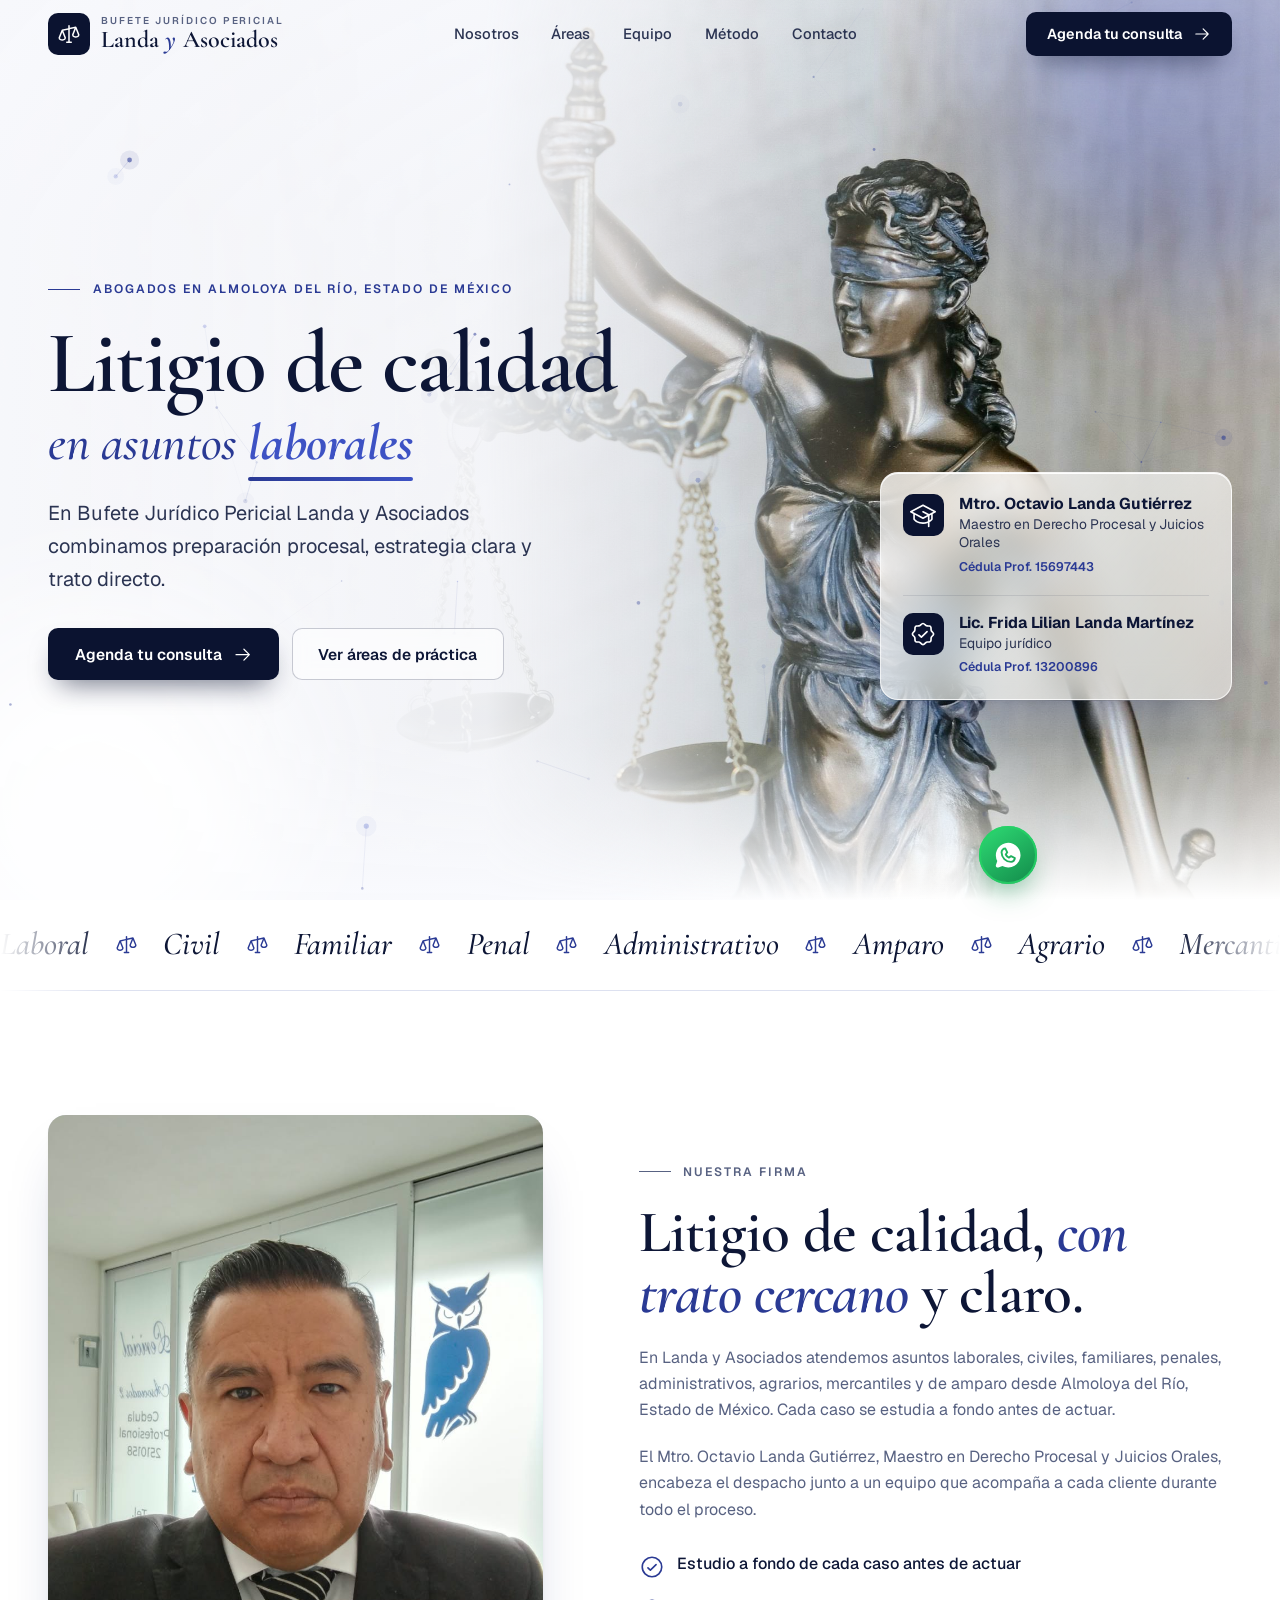
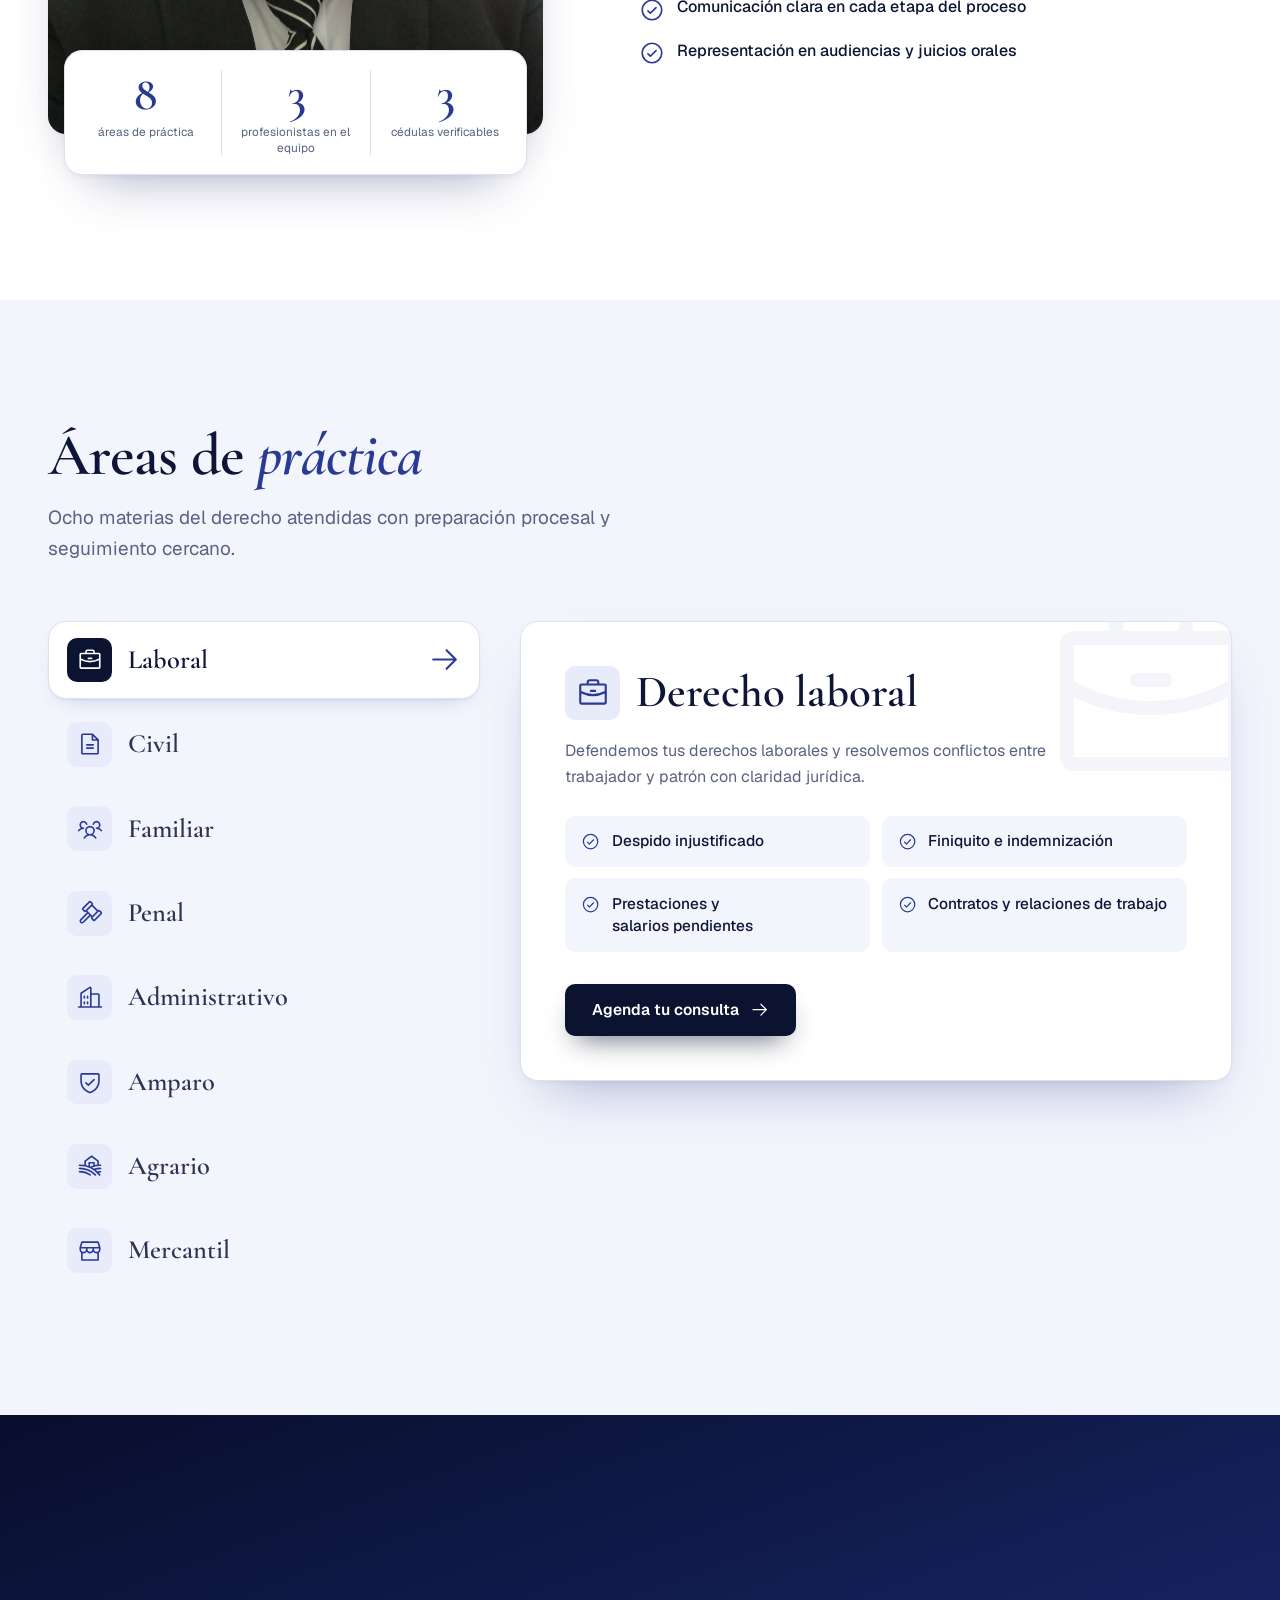
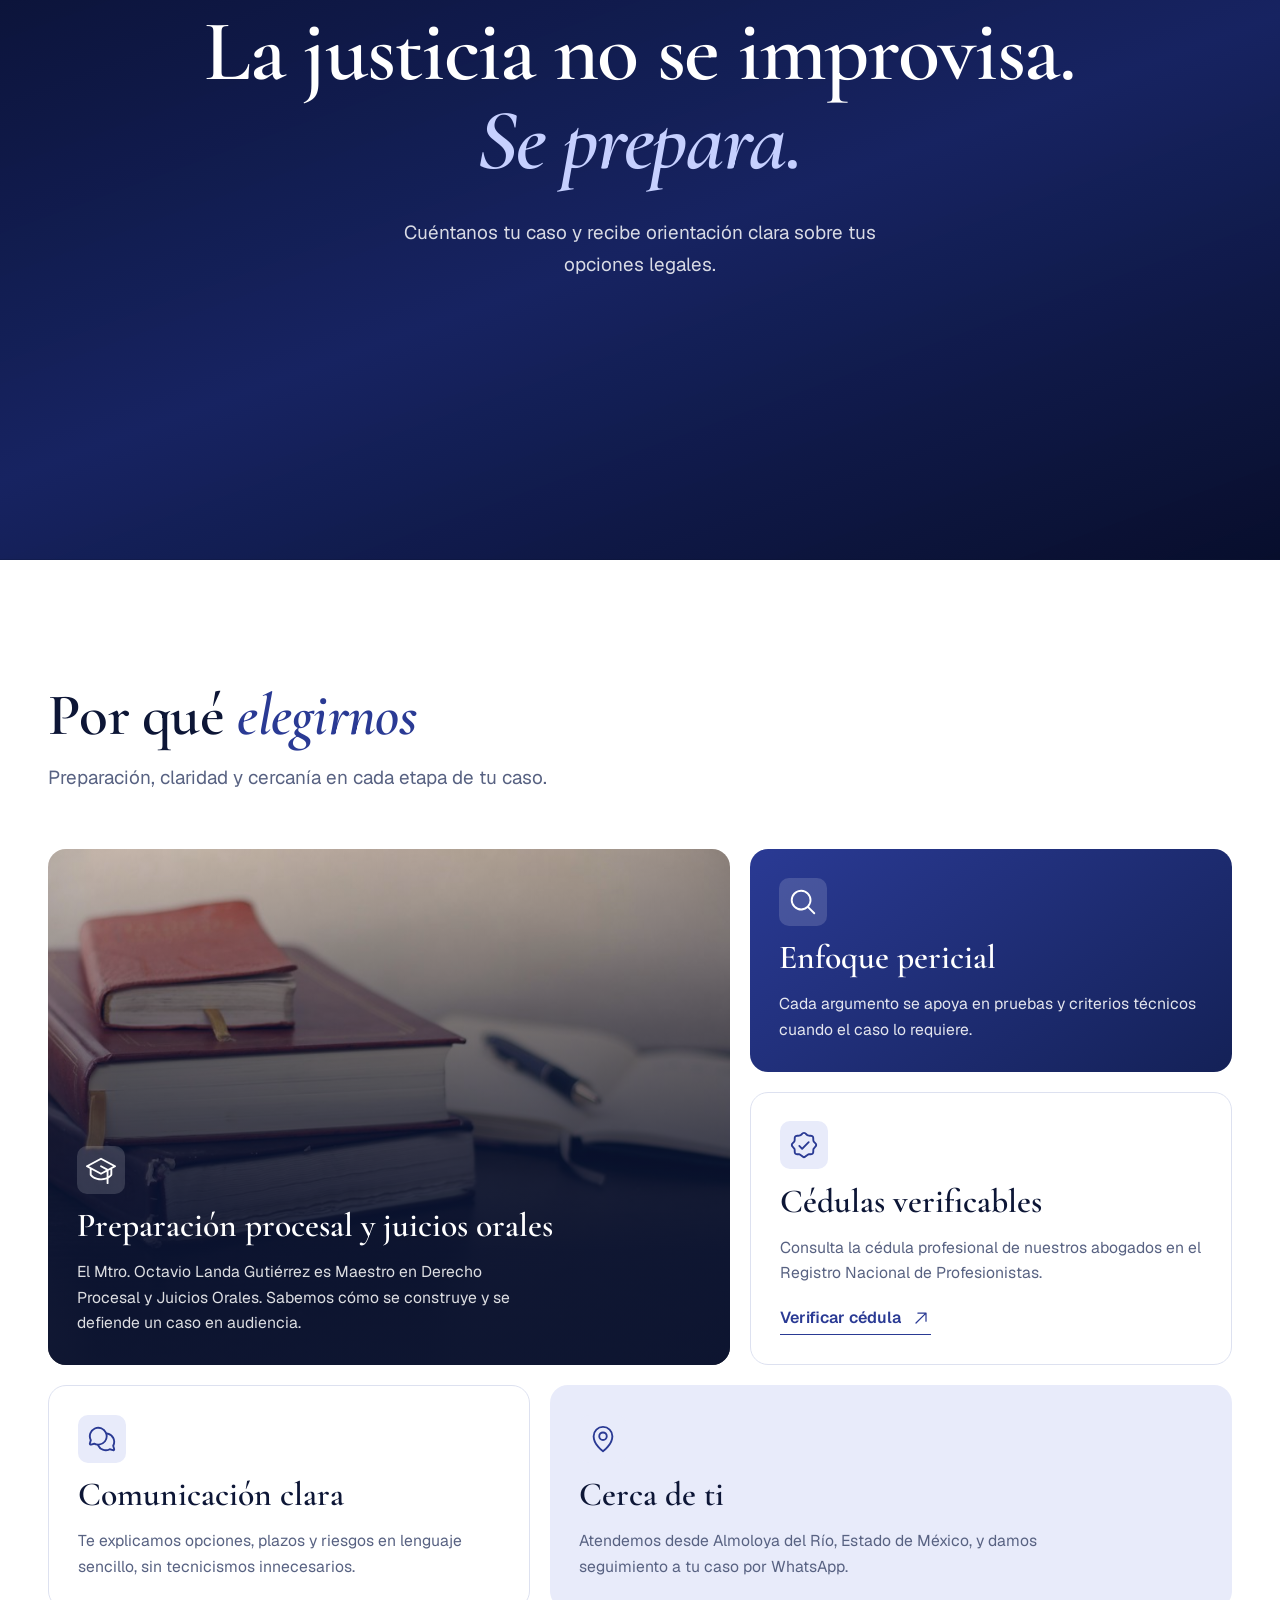
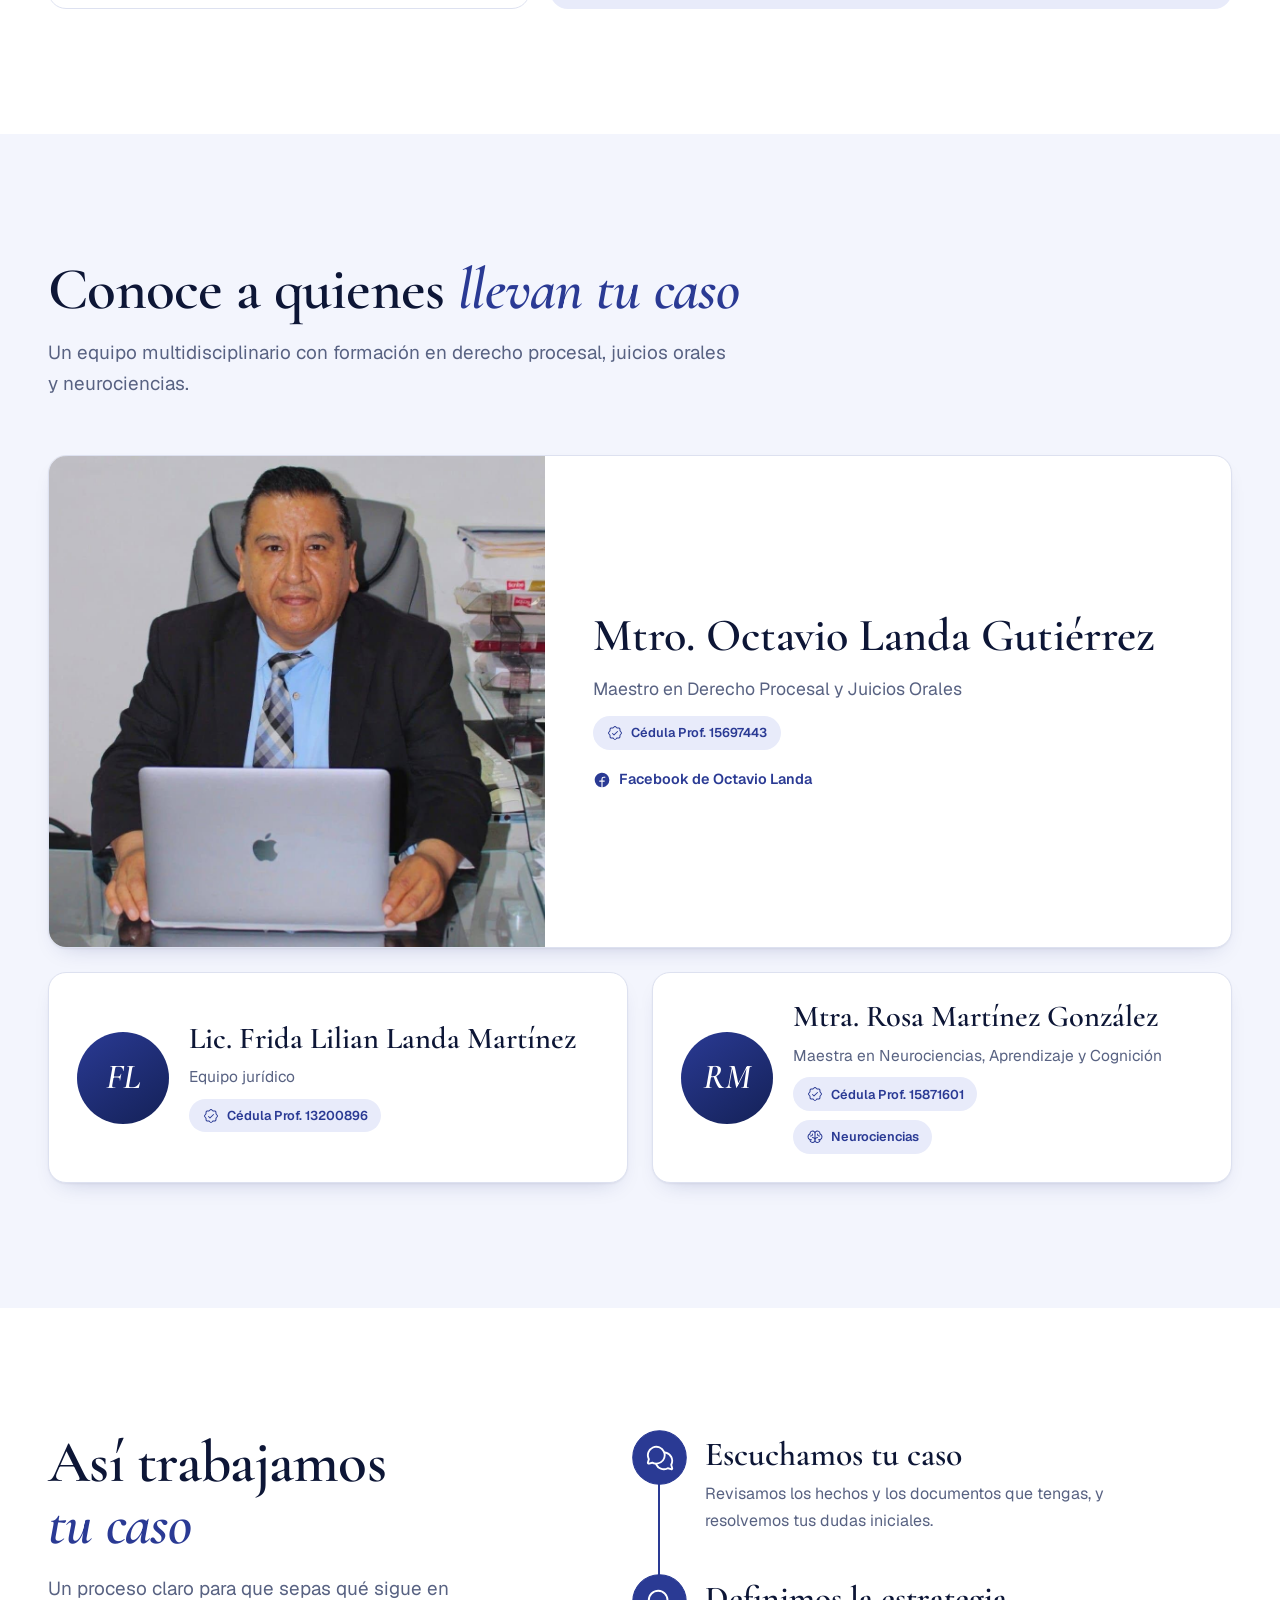
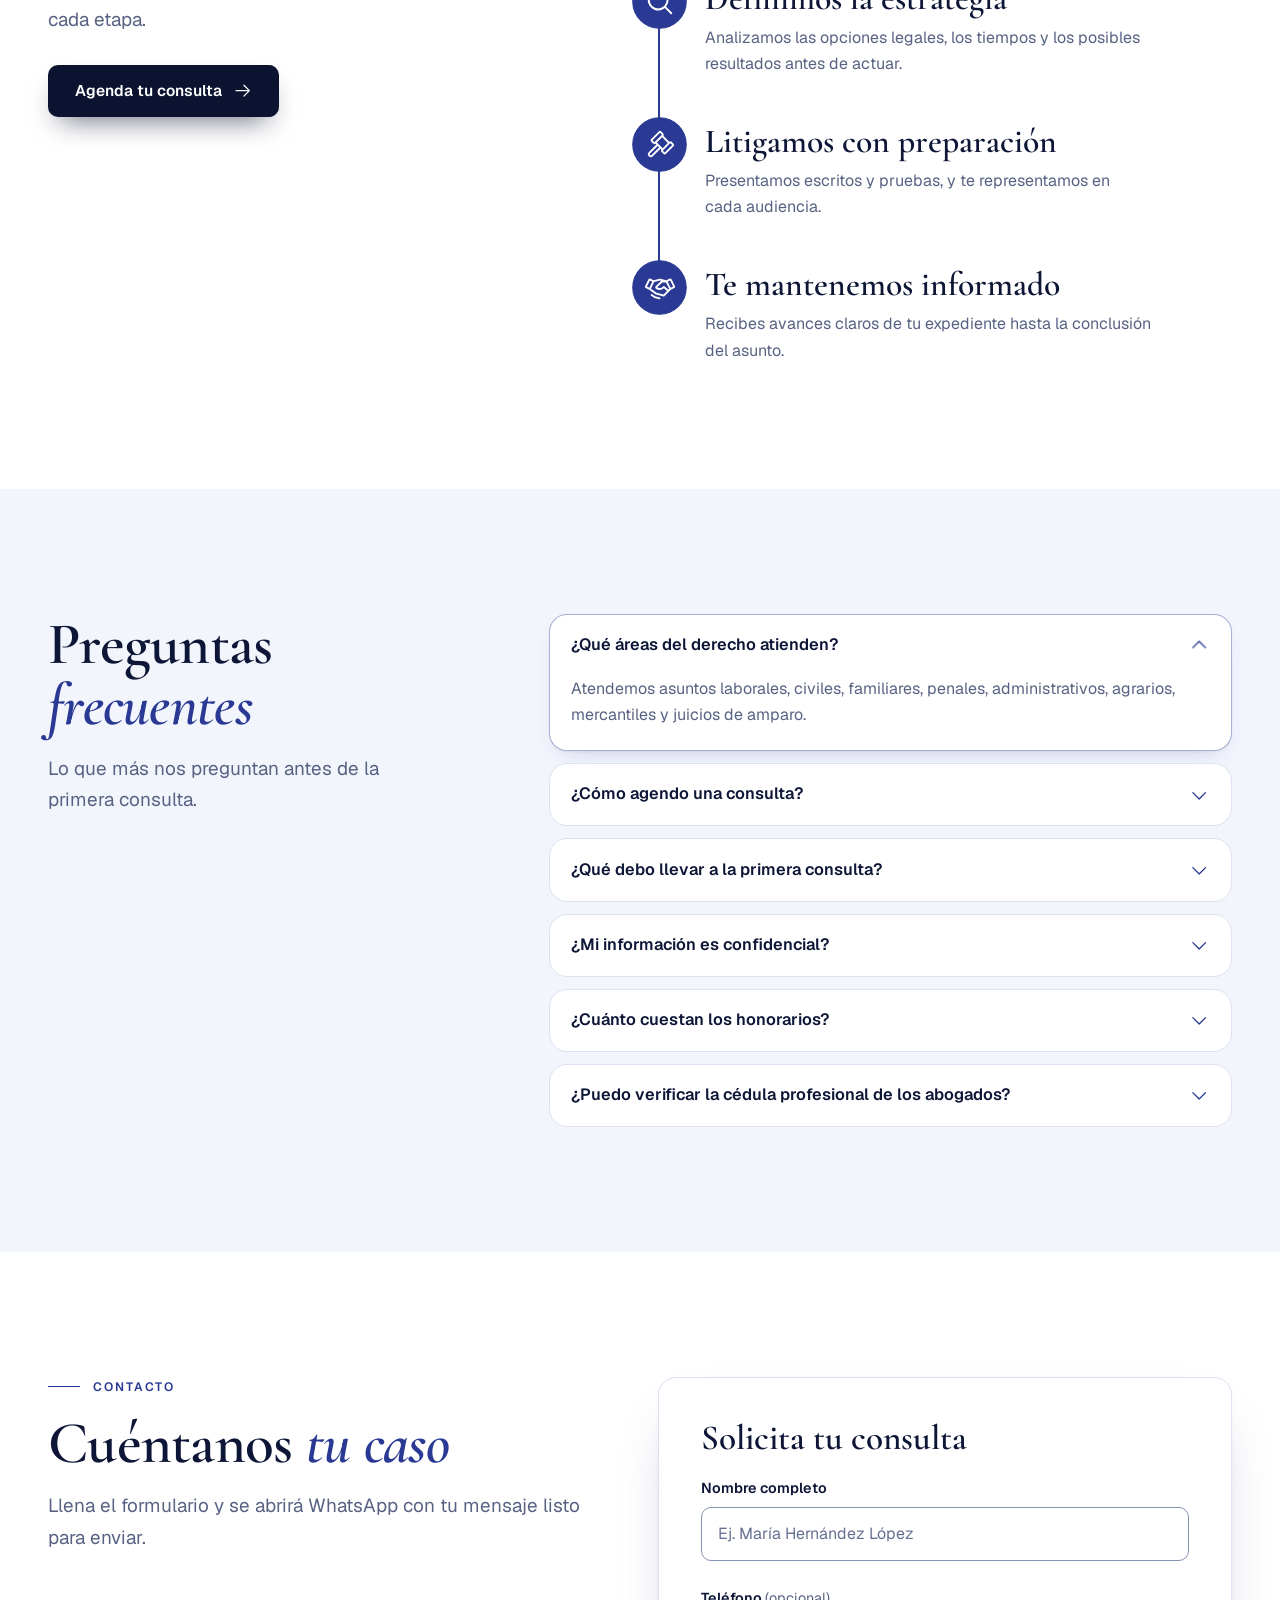
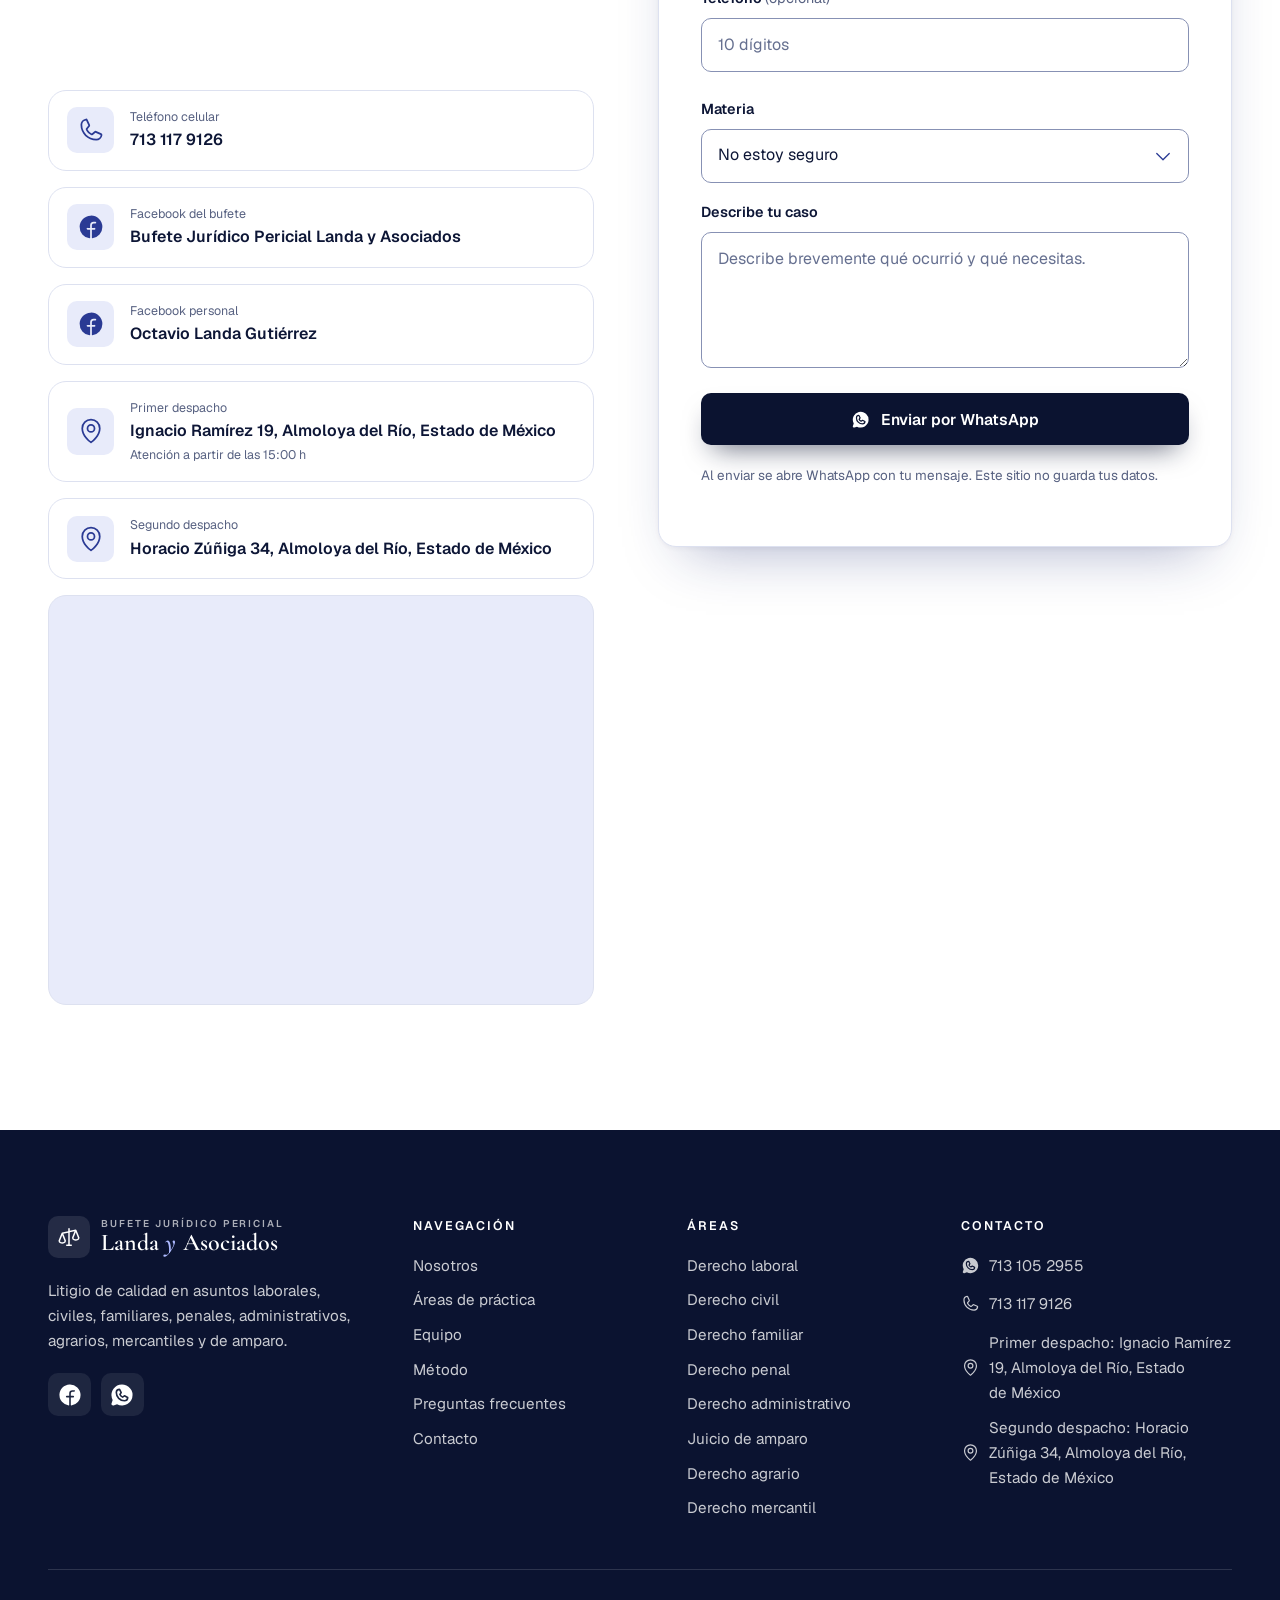
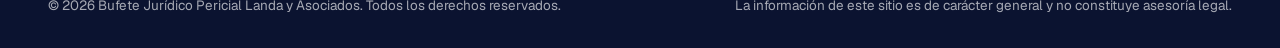
==== commit 984e7de0: "actualiznado" ====
--- a/index.html
+++ b/index.html
@@ -5,8 +5,8 @@
   <meta name="viewport" content="width=device-width, initial-scale=1, viewport-fit=cover">
 
   <!-- ===== SEO ===== -->
-  <title>Abogados en Almoloya del Río | Bufete Jurídico Pericial Landa y Asociados</title>
-  <meta name="description" content="Abogados en Almoloya del Río, Edo. Méx. Litigio de calidad en asuntos laborales, civiles, familiares, penales, administrativos, agrarios, mercantiles y amparo. Consulta por WhatsApp.">
+  <title>Abogados en Almoloya del Río, Estado de México | Bufete Jurídico Pericial Landa y Asociados</title>
+  <meta name="description" content="Abogados en Almoloya del Río, Estado de México. Litigio de calidad en asuntos laborales, civiles, familiares, penales, administrativos, agrarios, mercantiles y amparo. Consulta por WhatsApp.">
   <meta name="robots" content="index, follow, max-image-preview:large">
   <meta name="theme-color" content="#f8f9fd">
   <meta name="color-scheme" content="light">
@@ -16,7 +16,7 @@
   <meta property="og:type" content="website">
   <meta property="og:locale" content="es_MX">
   <meta property="og:site_name" content="Bufete Jurídico Pericial Landa y Asociados">
-  <meta property="og:title" content="Abogados en Almoloya del Río | Landa y Asociados">
+  <meta property="og:title" content="Abogados en Almoloya del Río, Estado de México | Landa y Asociados">
   <meta property="og:description" content="Litigio de calidad en asuntos laborales, civiles, familiares, penales, administrativos, agrarios, mercantiles y amparo. Agenda tu consulta.">
   <meta property="og:image" content="img/og-cover.jpg">
   <meta property="og:image:width" content="1200">
@@ -66,7 +66,7 @@
         },
         "geo": { "@type": "GeoCoordinates", "latitude": 19.1581059, "longitude": -99.4885559 },
         "hasMap": "https://maps.app.goo.gl/gFDHYx5vpFpHCTfm7",
-        "areaServed": { "@type": "City", "name": "Almoloya del Río" },
+        "areaServed": { "@type": "City", "name": "Almoloya del Río, Estado de México" },
         "knowsAbout": ["Derecho laboral", "Derecho civil", "Derecho familiar", "Derecho penal", "Derecho administrativo", "Derecho agrario", "Derecho mercantil", "Juicio de amparo", "Derecho procesal", "Juicios orales"],
         "sameAs": [
           "https://www.facebook.com/share/1JVR1VUr8X/",
@@ -189,7 +189,7 @@
 
       <div class="hero__inner">
         <div class="hero__copy">
-          <p class="eyebrow hero__eyebrow" data-hero style="--d:.1s">Abogados en Almoloya del Río</p>
+          <p class="eyebrow hero__eyebrow" data-hero style="--d:.1s">Abogados en Almoloya del Río, Estado de México</p>
 
           <h1 class="hero__title" id="hero-title">
             <span class="ln"><span class="ln__in" style="--d:.15s">Litigio de calidad</span></span>
@@ -267,7 +267,7 @@
         <div class="about__media">
           <figure class="about__photo" data-reveal="mask">
             <img src="img/octavio-landa-nosotros.jpg" width="960" height="1280" loading="lazy" decoding="async"
-                 alt="Mtro. Octavio Landa Gutiérrez en su despacho de Almoloya del Río">
+                 alt="Mtro. Octavio Landa Gutiérrez en su despacho de Almoloya del Río, Estado de México">
           </figure>
           <div class="about__stats" data-reveal="up" style="--d:.35s">
             <div class="stat"><span class="stat__num" data-count="8">8</span><span class="stat__label">áreas de práctica</span></div>
@@ -279,7 +279,7 @@
         <div class="about__body">
           <p class="eyebrow" data-reveal="up">Nuestra firma</p>
           <h2 class="title" id="nosotros-title" data-reveal="up" style="--d:.08s">Litigio de calidad, <em>con trato cercano</em> y claro.</h2>
-          <p data-reveal="up" style="--d:.16s">En Landa y Asociados atendemos asuntos laborales, civiles, familiares, penales, administrativos, agrarios, mercantiles y de amparo desde Almoloya del Río. Cada caso se estudia a fondo antes de actuar.</p>
+          <p data-reveal="up" style="--d:.16s">En Landa y Asociados atendemos asuntos laborales, civiles, familiares, penales, administrativos, agrarios, mercantiles y de amparo desde Almoloya del Río, Estado de México. Cada caso se estudia a fondo antes de actuar.</p>
           <p data-reveal="up" style="--d:.22s">El Mtro. Octavio Landa Gutiérrez, Maestro en Derecho Procesal y Juicios Orales, encabeza el despacho junto a un equipo que acompaña a cada cliente durante todo el proceso.</p>
           <ul class="checks" data-reveal="up" style="--d:.3s">
             <li><svg class="icon" aria-hidden="true"><use href="#i-check-circle"/></svg>Estudio a fondo de cada caso antes de actuar</li>
@@ -499,7 +499,7 @@
           <article class="cell cell--tint cell--e" data-reveal="up" style="--d:.18s">
             <span class="cell__ico"><svg class="icon" aria-hidden="true"><use href="#i-map-pin"/></svg></span>
             <h3 class="cell__title">Cerca de ti</h3>
-            <p>Atendemos desde Almoloya del Río y damos seguimiento a tu caso por WhatsApp.</p>
+            <p>Atendemos desde Almoloya del Río, Estado de México, y damos seguimiento a tu caso por WhatsApp.</p>
           </article>
         </div>
       </div>
@@ -519,7 +519,7 @@
           <article class="person person--lead" data-reveal="up">
             <div class="person__photo">
               <img src="img/octavio-landa-retrato.jpg" width="1066" height="1055" loading="lazy" decoding="async"
-                   alt="Retrato del Mtro. Octavio Landa Gutiérrez, abogado en Almoloya del Río">
+                   alt="Retrato del Mtro. Octavio Landa Gutiérrez, abogado en Almoloya del Río, Estado de México">
             </div>
             <div class="person__body">
               <h3 class="person__name">Mtro. Octavio Landa Gutiérrez</h3>
@@ -710,7 +710,7 @@
             <span><span class="info__label">Segundo despacho</span><span class="info__value">Horacio Zúñiga 34, Almoloya del Río, Estado de México</span></span>
           </a>
           <div class="map" data-reveal="mask">
-            <iframe title="Mapa de la ubicación del segundo despacho en Almoloya del Río" loading="lazy" referrerpolicy="no-referrer-when-downgrade"
+            <iframe title="Mapa de la ubicación del segundo despacho en Almoloya del Río, Estado de México" loading="lazy" referrerpolicy="no-referrer-when-downgrade"
                     src="https://www.google.com/maps?q=19.1581059,-99.4885559&amp;z=16&amp;hl=es&amp;output=embed"></iframe>
           </div>
         </div>
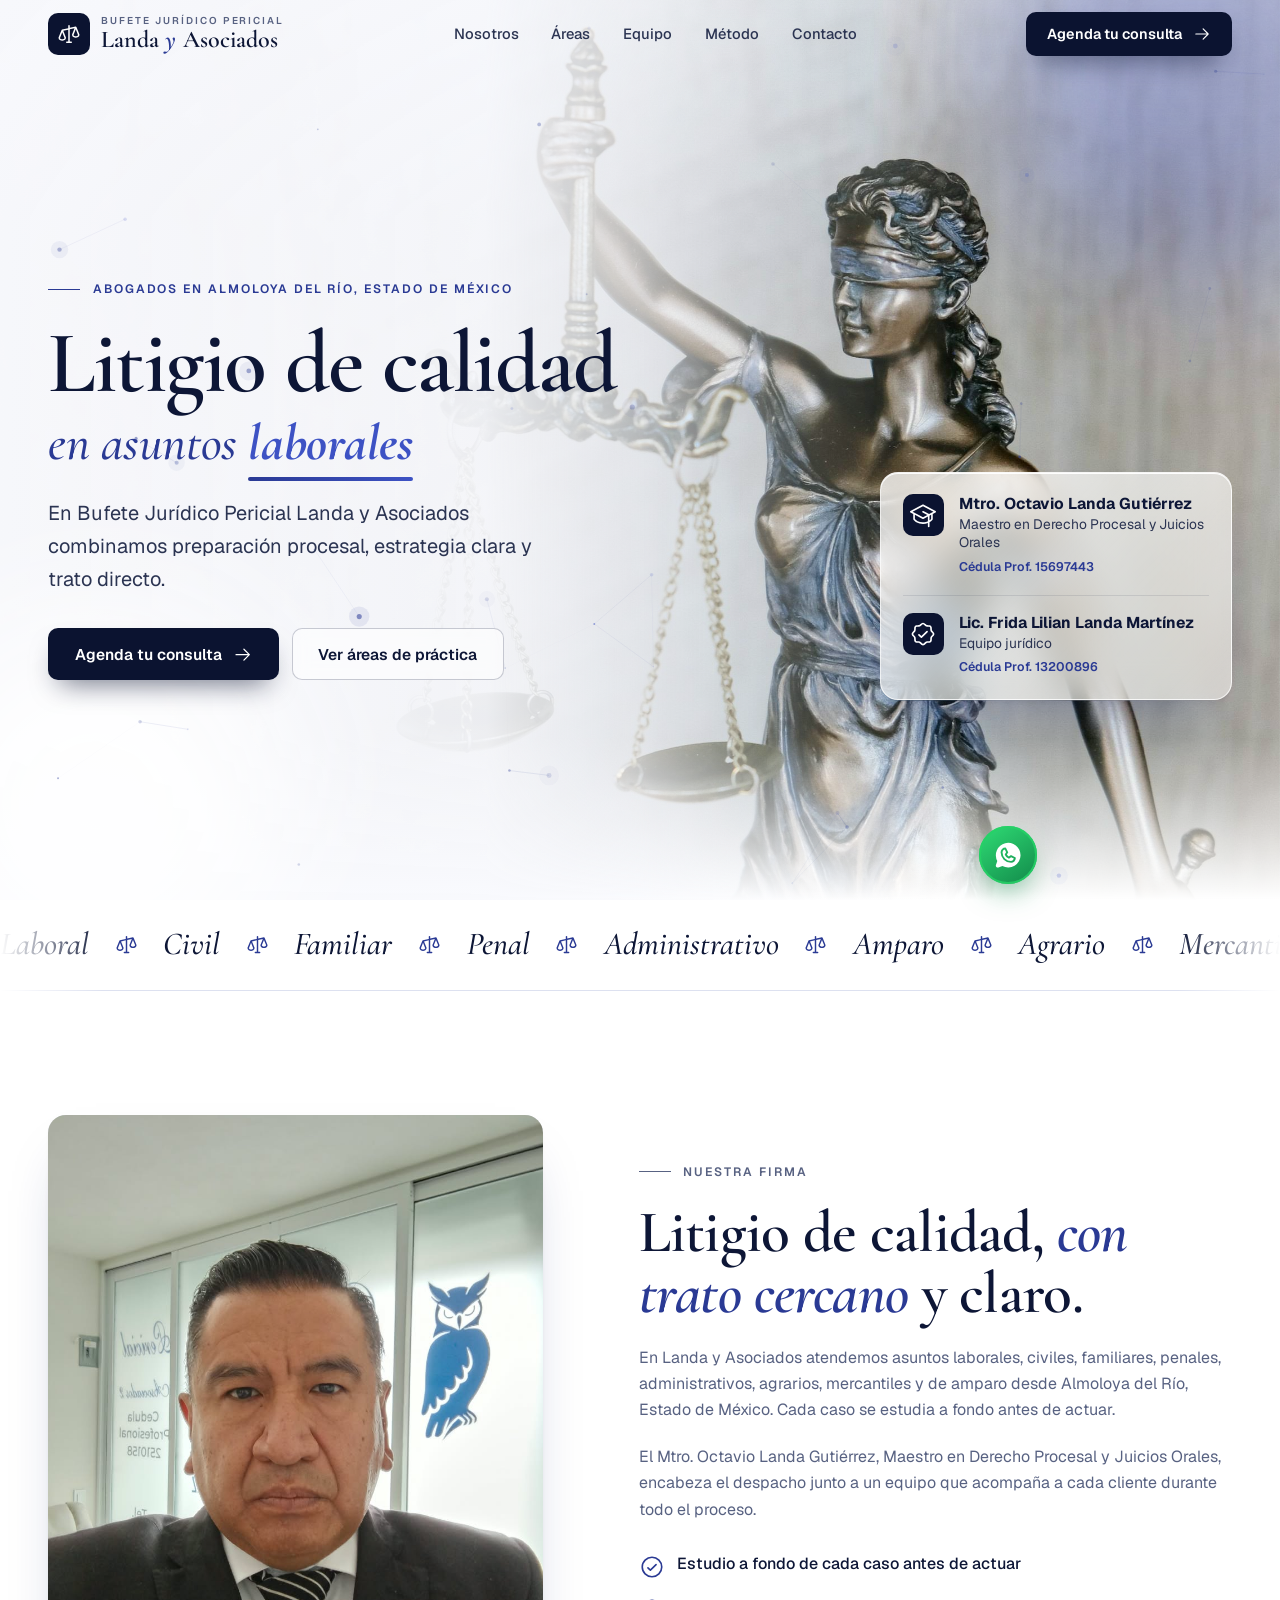
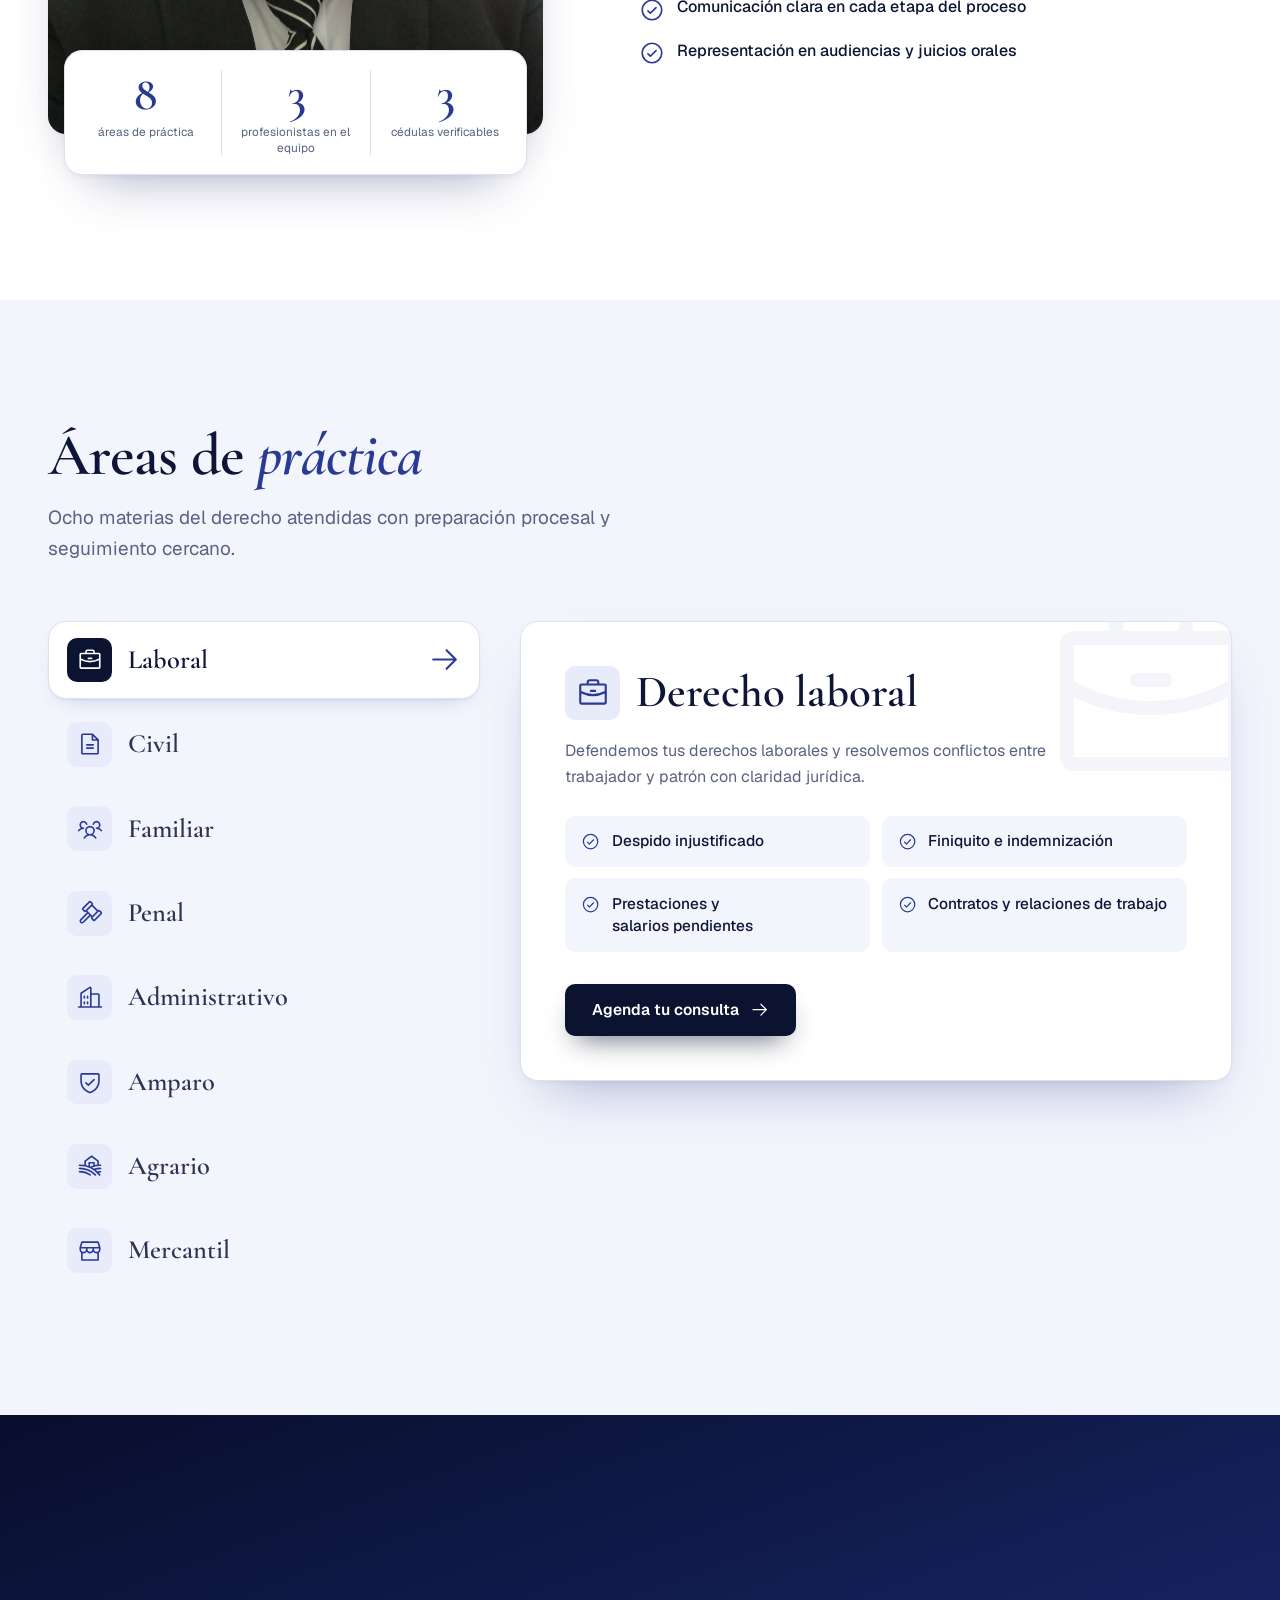
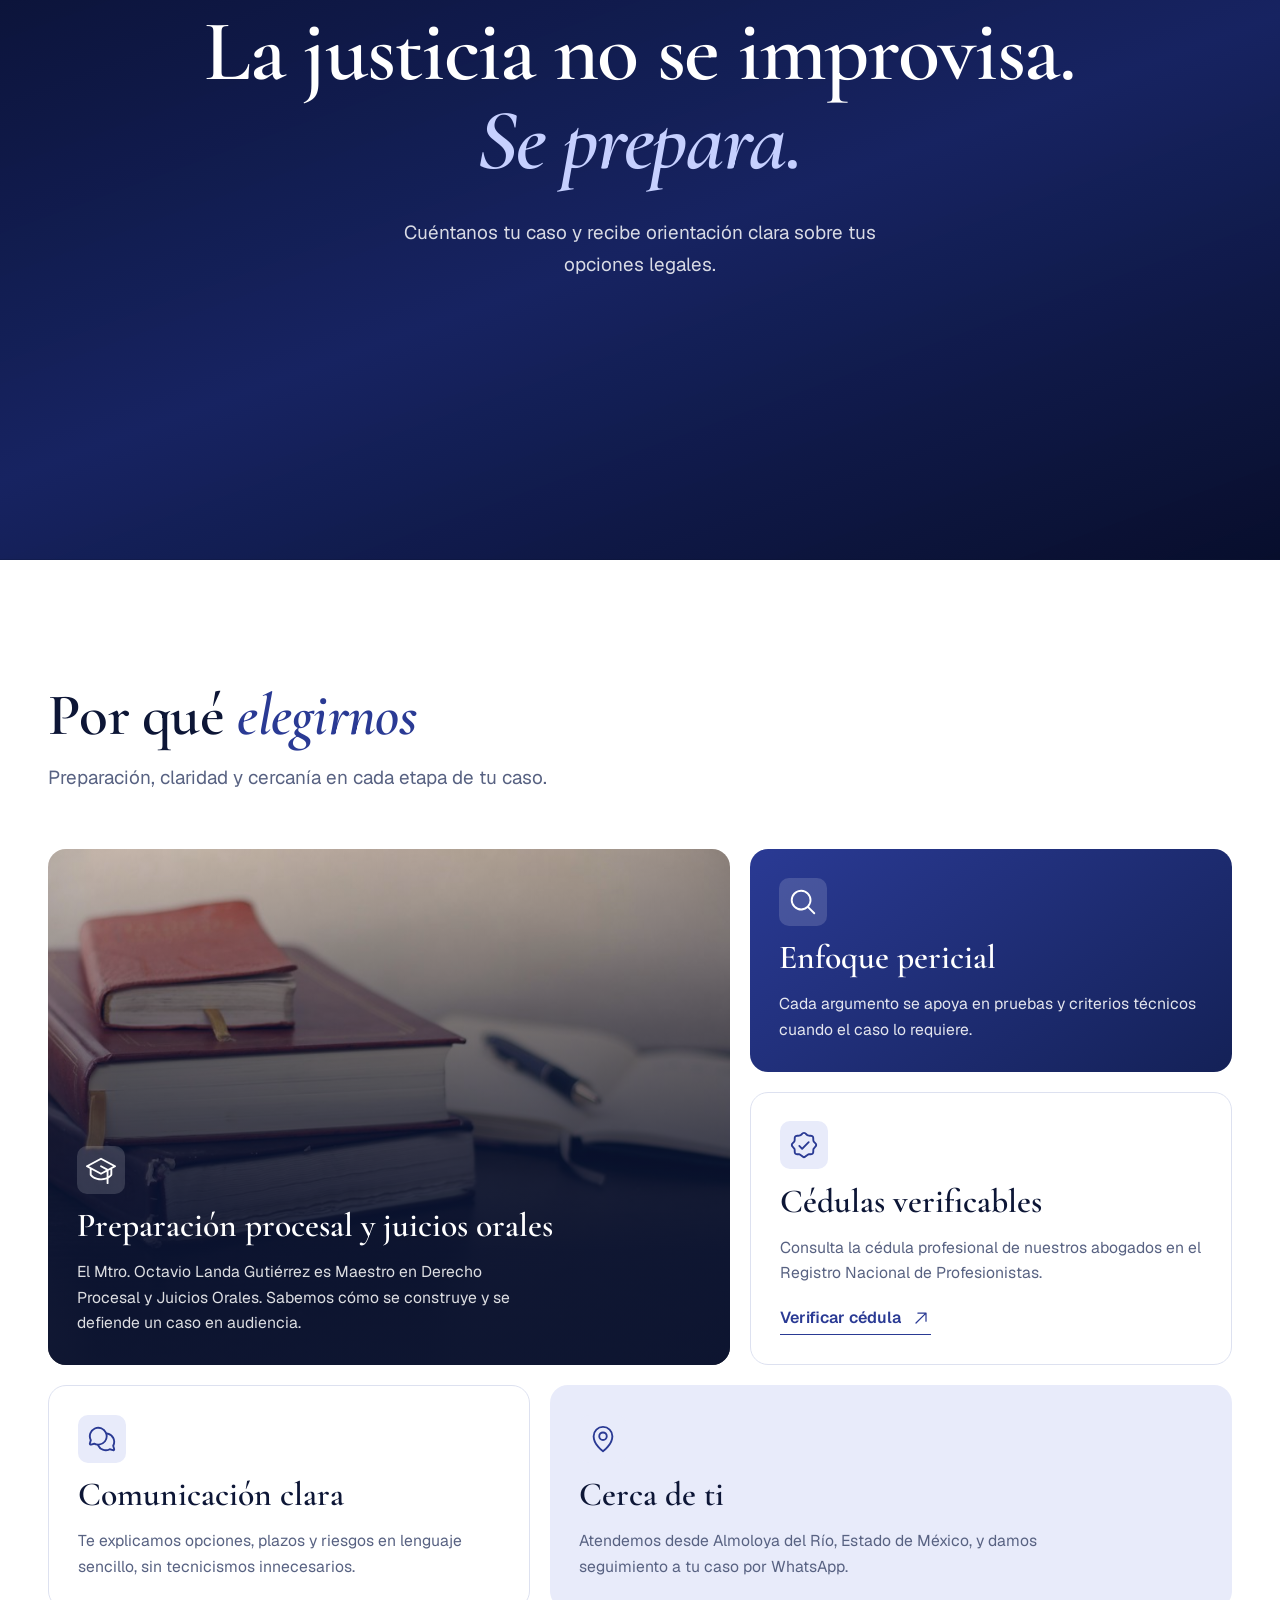
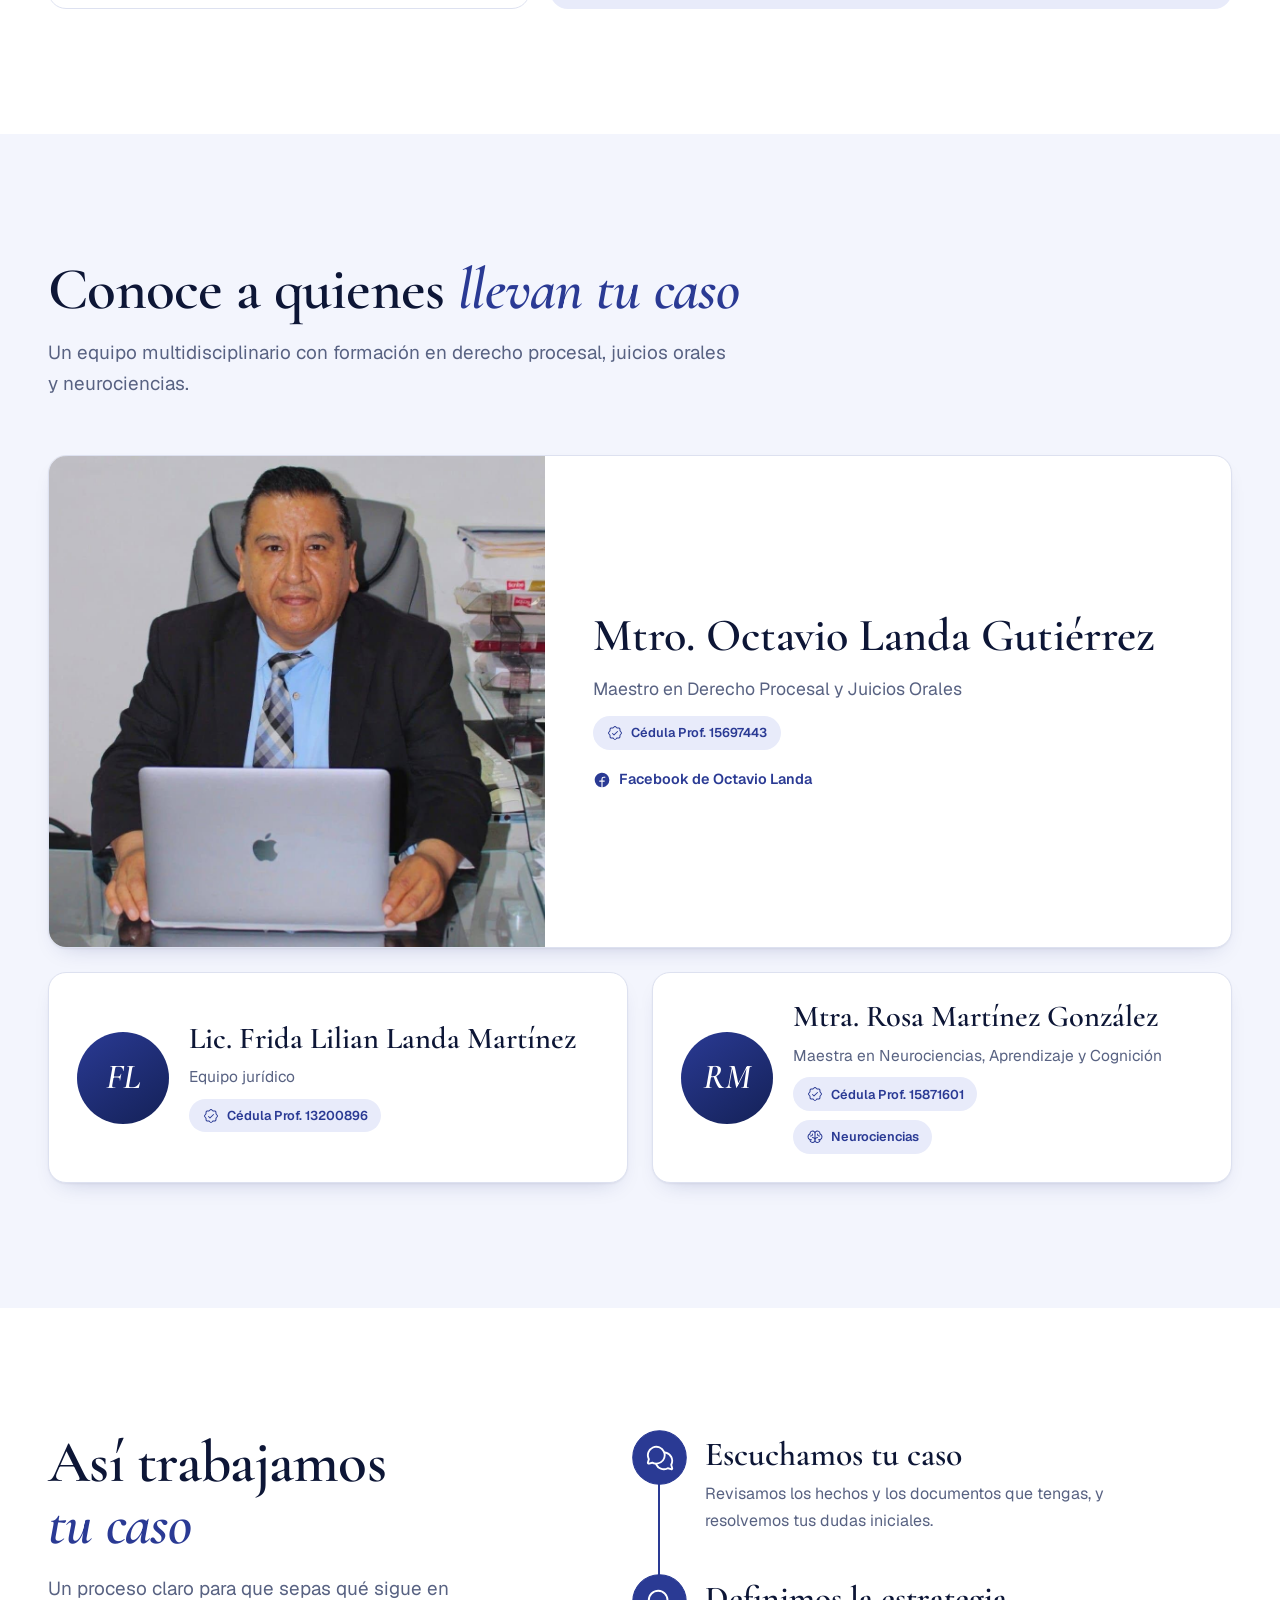
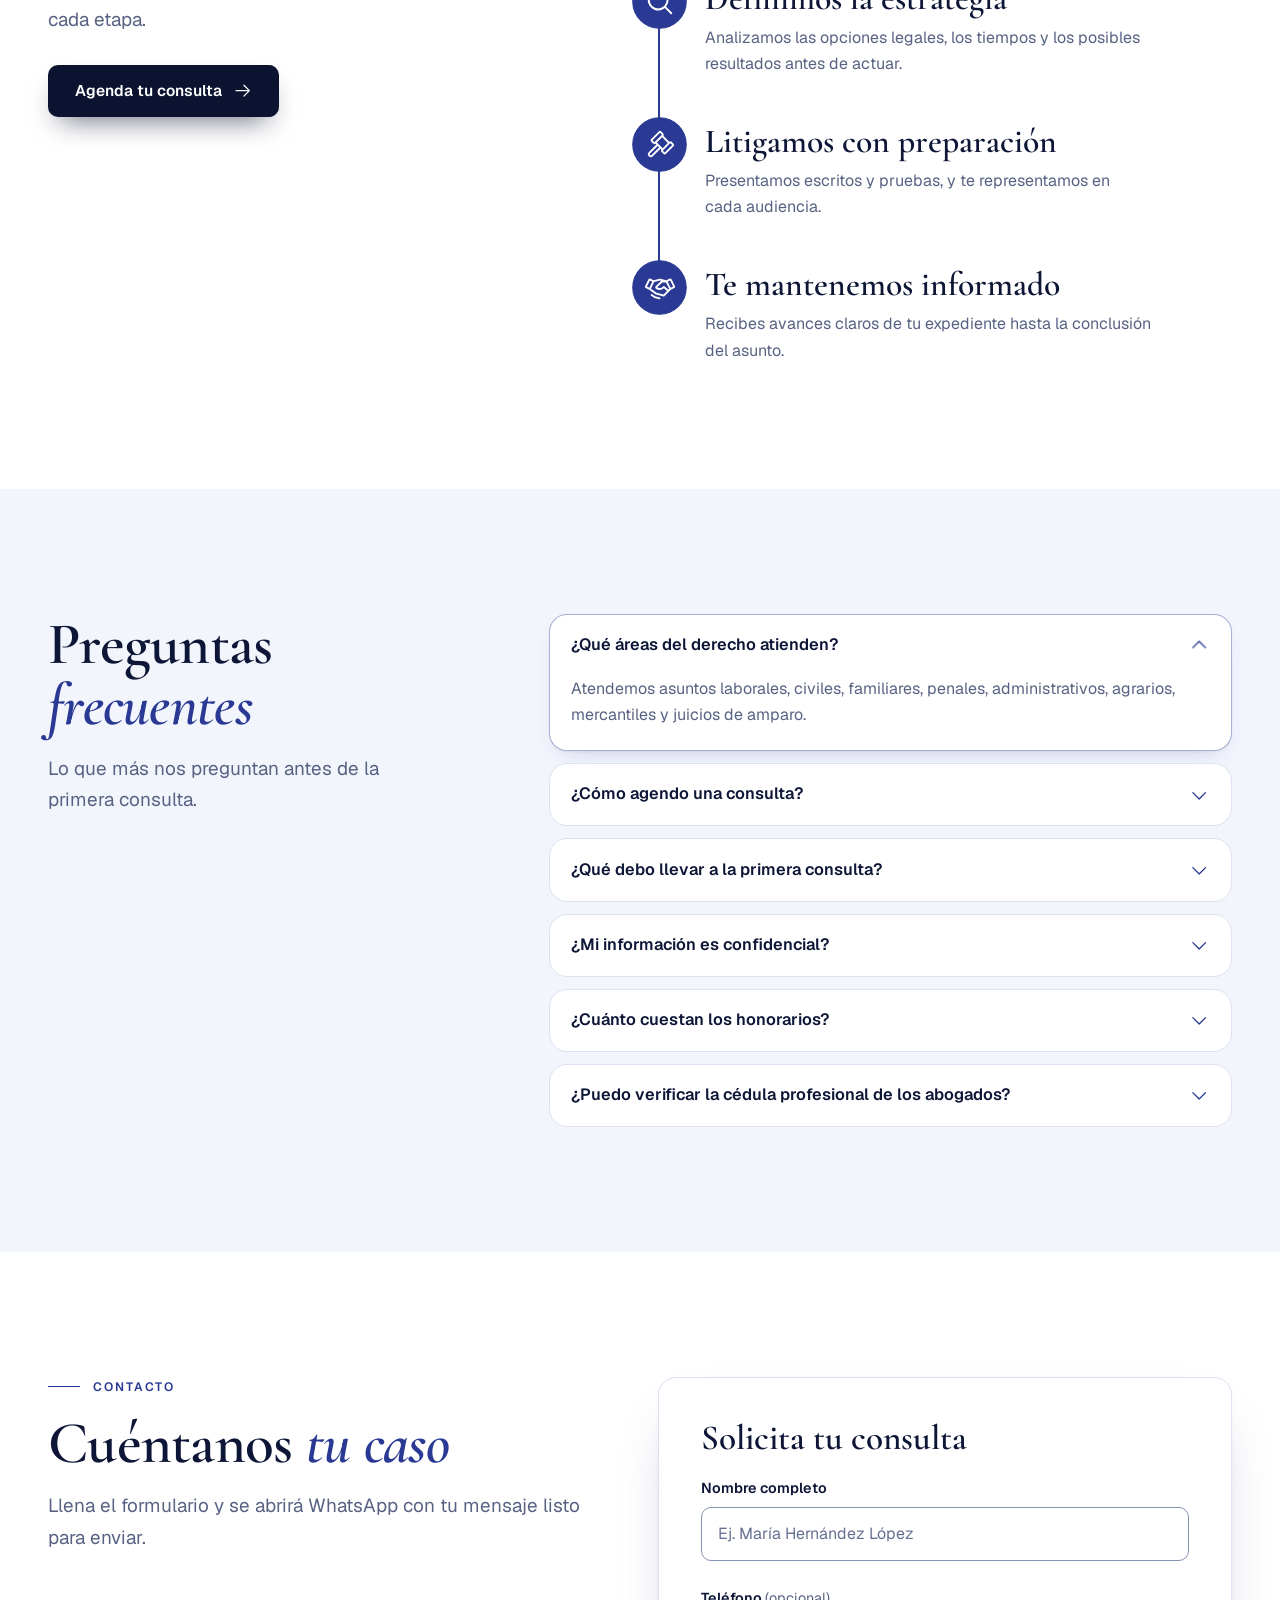
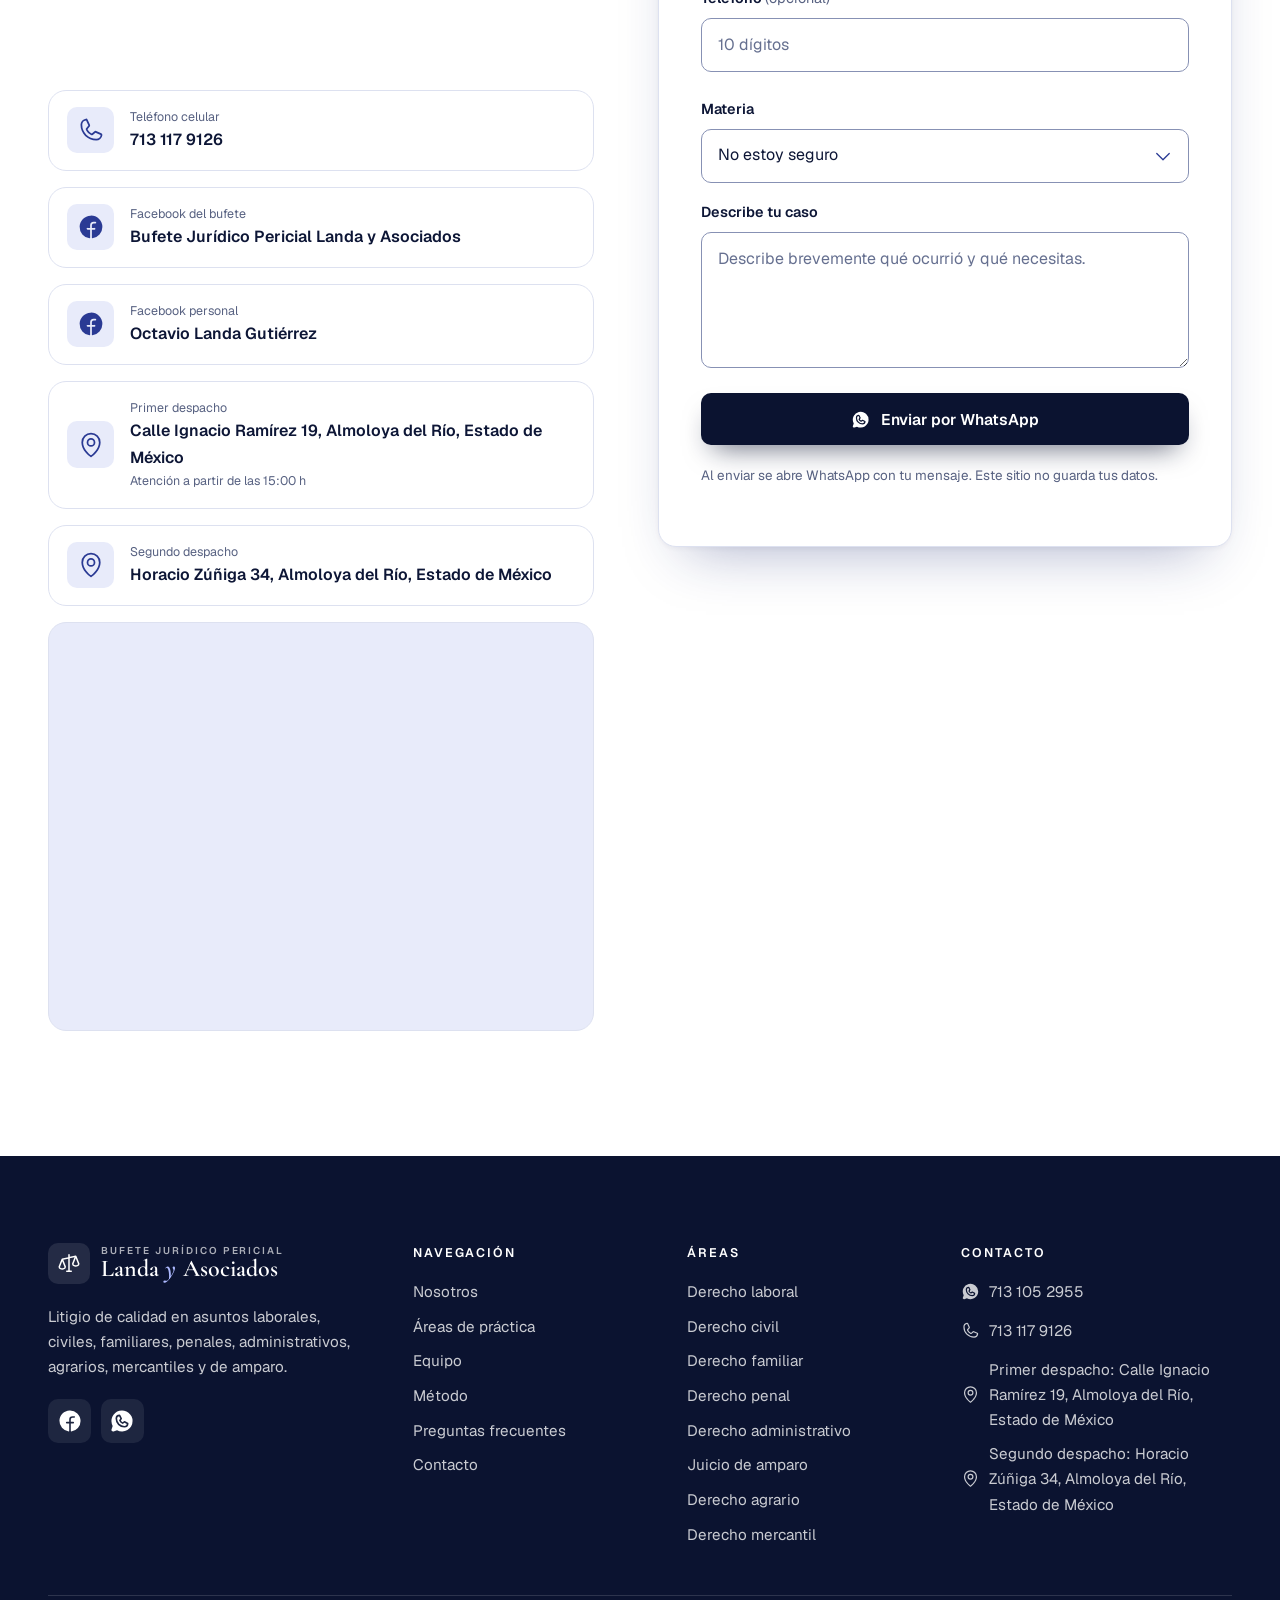
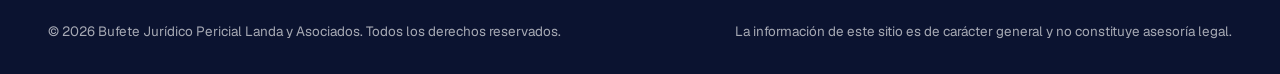
==== commit 06d55bc4: "actualziand" ====
--- a/index.html
+++ b/index.html
@@ -701,9 +701,9 @@
             <span class="info__ico"><svg class="icon" aria-hidden="true"><use href="#i-facebook-logo"/></svg></span>
             <span><span class="info__label">Facebook personal</span><span class="info__value">Octavio Landa Gutiérrez</span></span>
           </a>
-          <a class="info" href="https://www.google.com/maps/search/?api=1&amp;query=Ignacio+Ram%C3%ADrez+19%2C+Almoloya+del+R%C3%ADo%2C+Estado+de+M%C3%A9xico" target="_blank" rel="noopener" data-reveal="up" style="--d:.2s">
+          <a class="info" href="https://www.google.com/maps/search/?api=1&amp;query=Calle+Ignacio+Ram%C3%ADrez+19%2C+Almoloya+del+R%C3%ADo%2C+Estado+de+M%C3%A9xico" target="_blank" rel="noopener" data-reveal="up" style="--d:.2s">
             <span class="info__ico"><svg class="icon" aria-hidden="true"><use href="#i-map-pin"/></svg></span>
-            <span><span class="info__label">Primer despacho</span><span class="info__value">Ignacio Ramírez 19, Almoloya del Río, Estado de México</span><span class="info__label">Atención a partir de las 15:00 h</span></span>
+            <span><span class="info__label">Primer despacho</span><span class="info__value">Calle Ignacio Ramírez 19, Almoloya del Río, Estado de México</span><span class="info__label">Atención a partir de las 15:00 h</span></span>
           </a>
           <a class="info" href="https://maps.app.goo.gl/gFDHYx5vpFpHCTfm7" target="_blank" rel="noopener" data-reveal="up" style="--d:.24s">
             <span class="info__ico"><svg class="icon" aria-hidden="true"><use href="#i-map-pin"/></svg></span>
@@ -771,7 +771,7 @@
             <ul class="footer__list">
               <li><a href="https://wa.me/527131052955" target="_blank" rel="noopener" data-wa><svg class="icon" aria-hidden="true"><use href="#i-whatsapp-logo"/></svg>713 105 2955</a></li>
               <li><a href="tel:+527131179126"><svg class="icon" aria-hidden="true"><use href="#i-phone"/></svg>713 117 9126</a></li>
-              <li><a href="https://www.google.com/maps/search/?api=1&amp;query=Ignacio+Ram%C3%ADrez+19%2C+Almoloya+del+R%C3%ADo%2C+Estado+de+M%C3%A9xico" target="_blank" rel="noopener"><svg class="icon" aria-hidden="true"><use href="#i-map-pin"/></svg>Primer despacho: Ignacio Ramírez 19, Almoloya del Río, Estado de México</a></li>
+              <li><a href="https://www.google.com/maps/search/?api=1&amp;query=Calle+Ignacio+Ram%C3%ADrez+19%2C+Almoloya+del+R%C3%ADo%2C+Estado+de+M%C3%A9xico" target="_blank" rel="noopener"><svg class="icon" aria-hidden="true"><use href="#i-map-pin"/></svg>Primer despacho: Calle Ignacio Ramírez 19, Almoloya del Río, Estado de México</a></li>
               <li><a href="https://maps.app.goo.gl/gFDHYx5vpFpHCTfm7" target="_blank" rel="noopener"><svg class="icon" aria-hidden="true"><use href="#i-map-pin"/></svg>Segundo despacho: Horacio Zúñiga 34, Almoloya del Río, Estado de México</a></li>
             </ul>
           </address>
